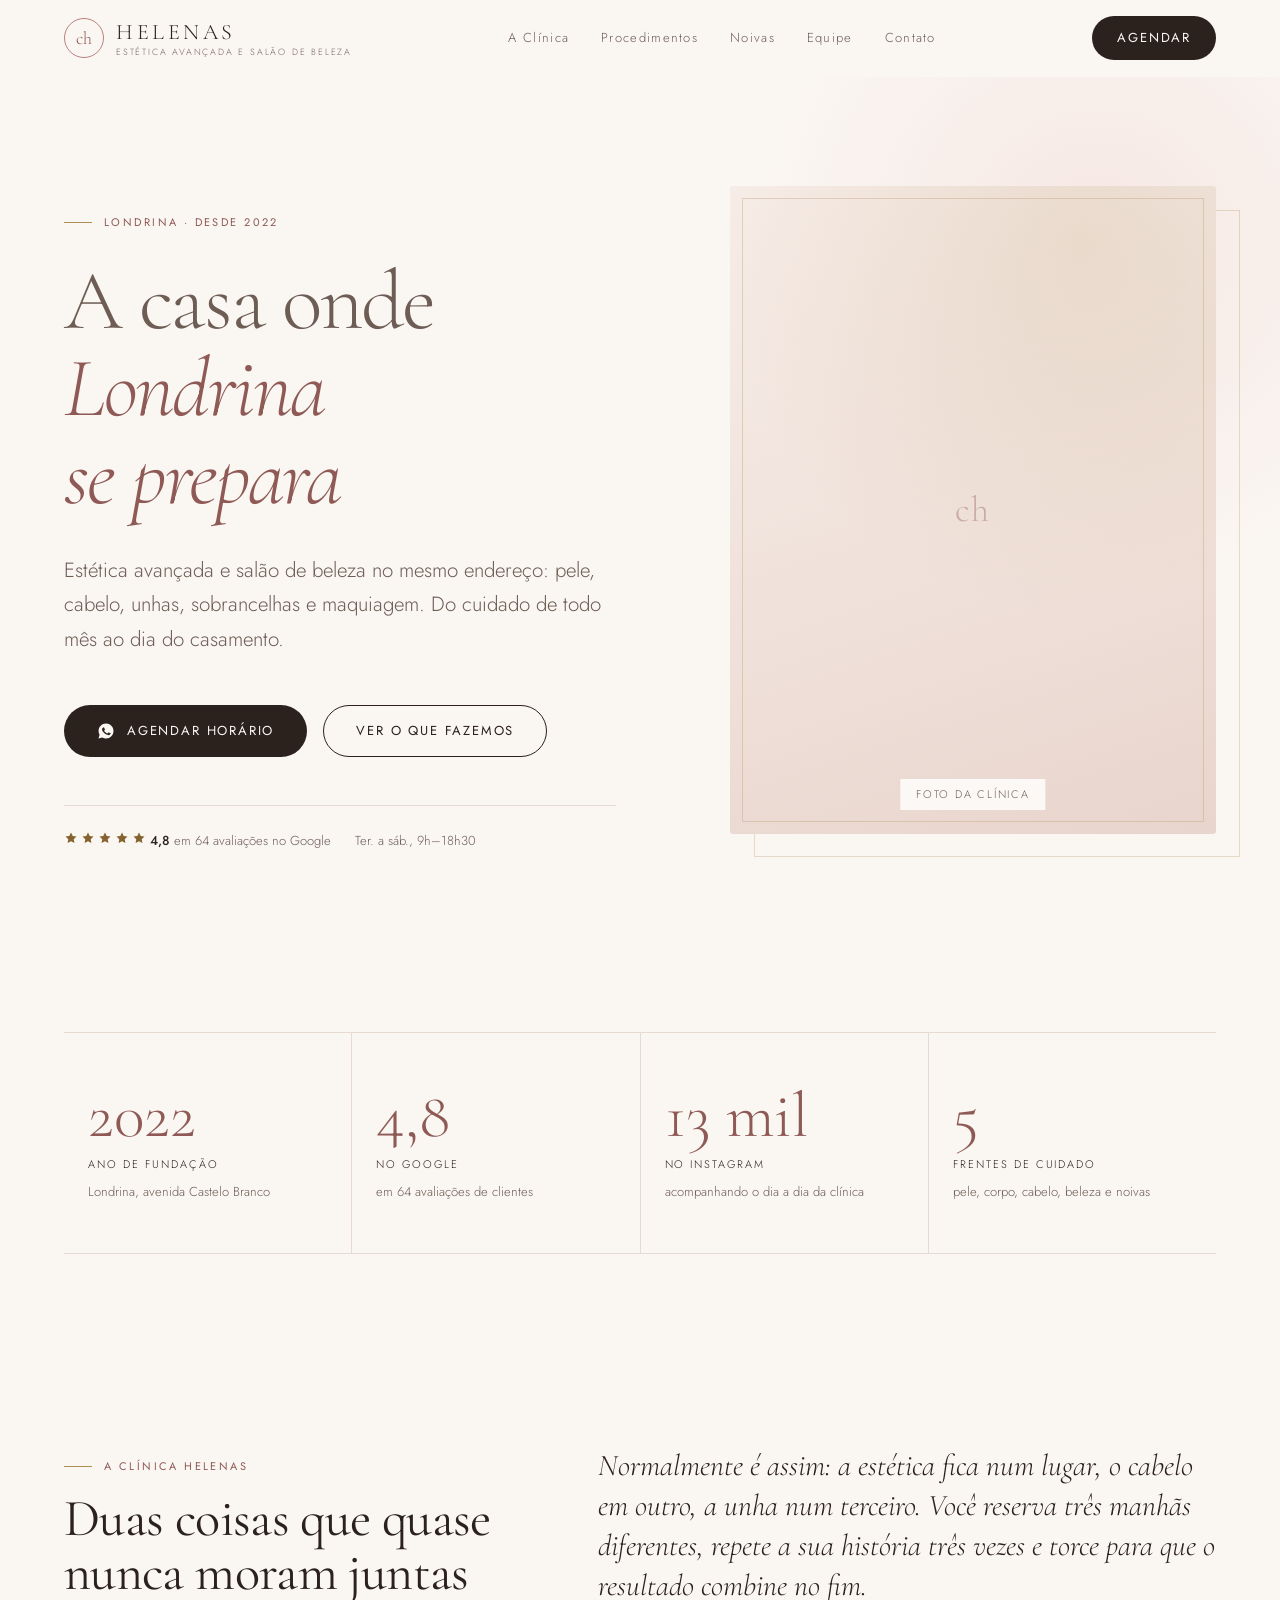
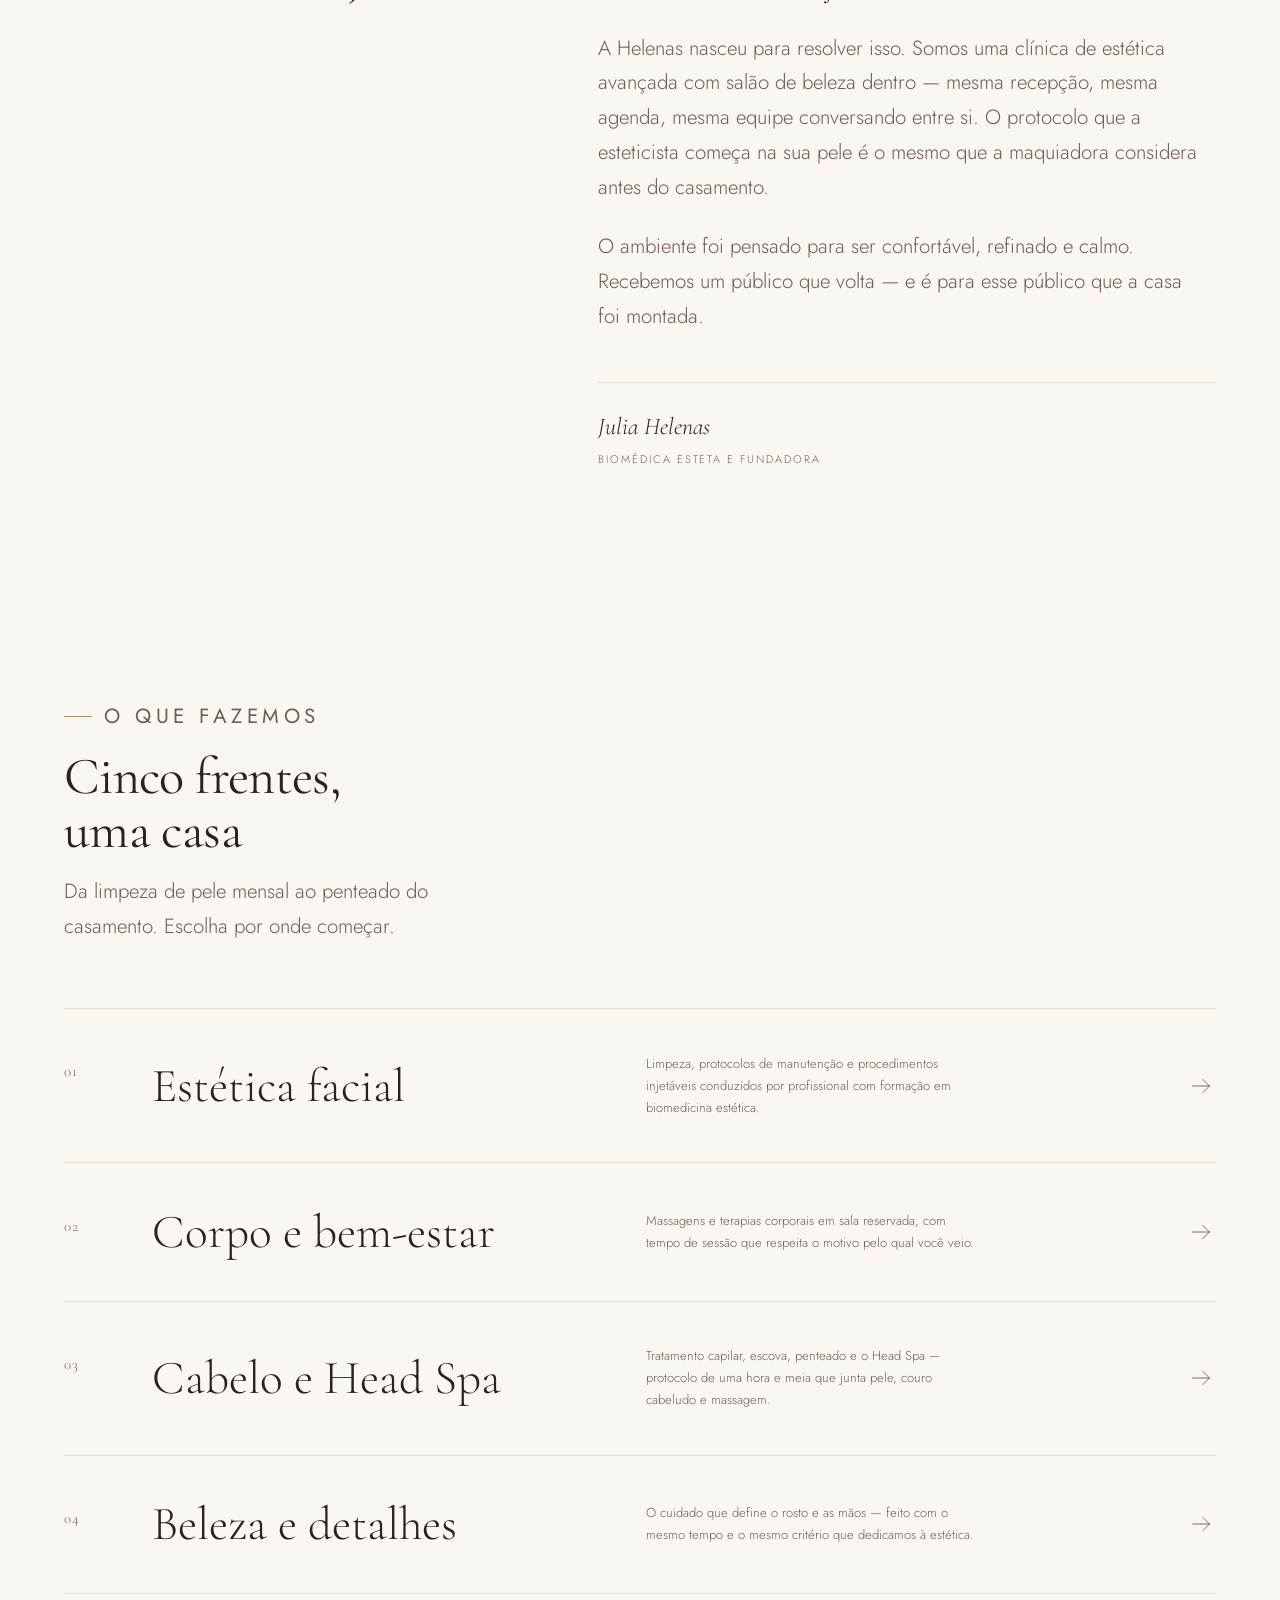
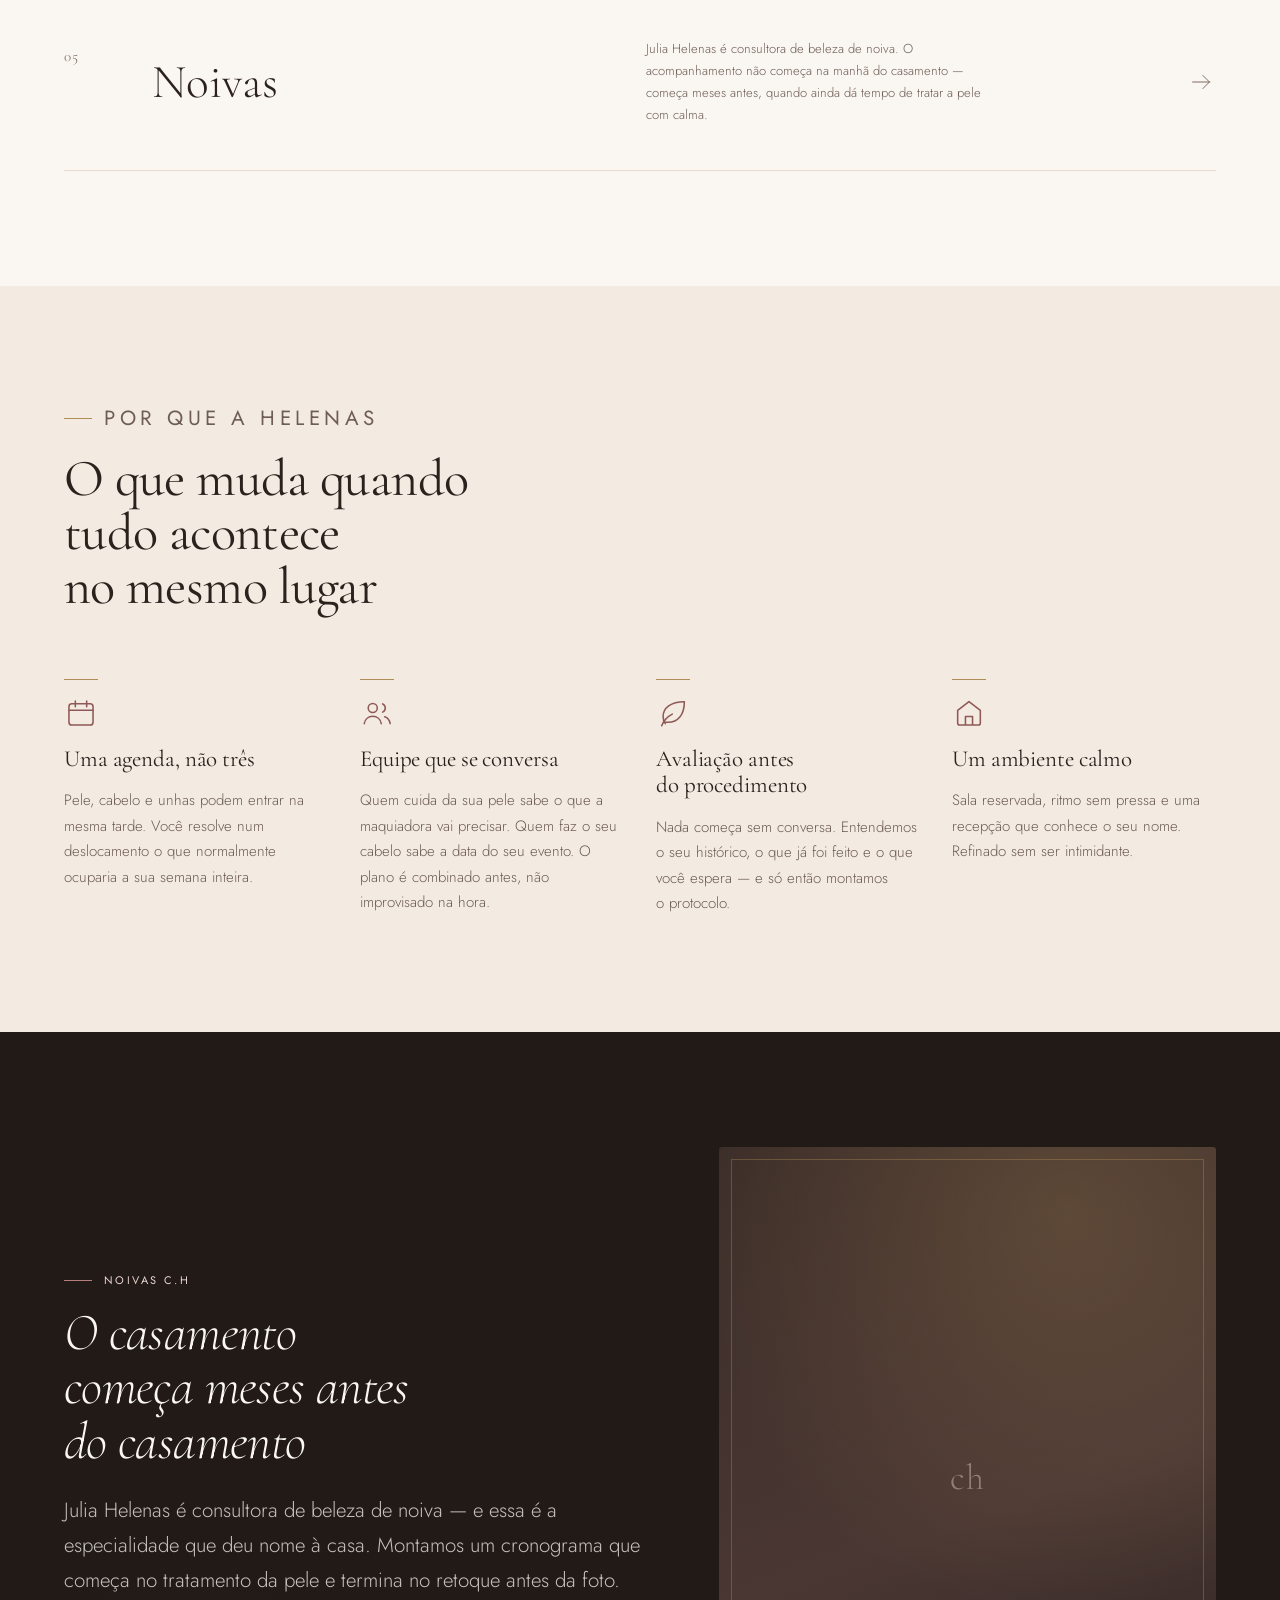
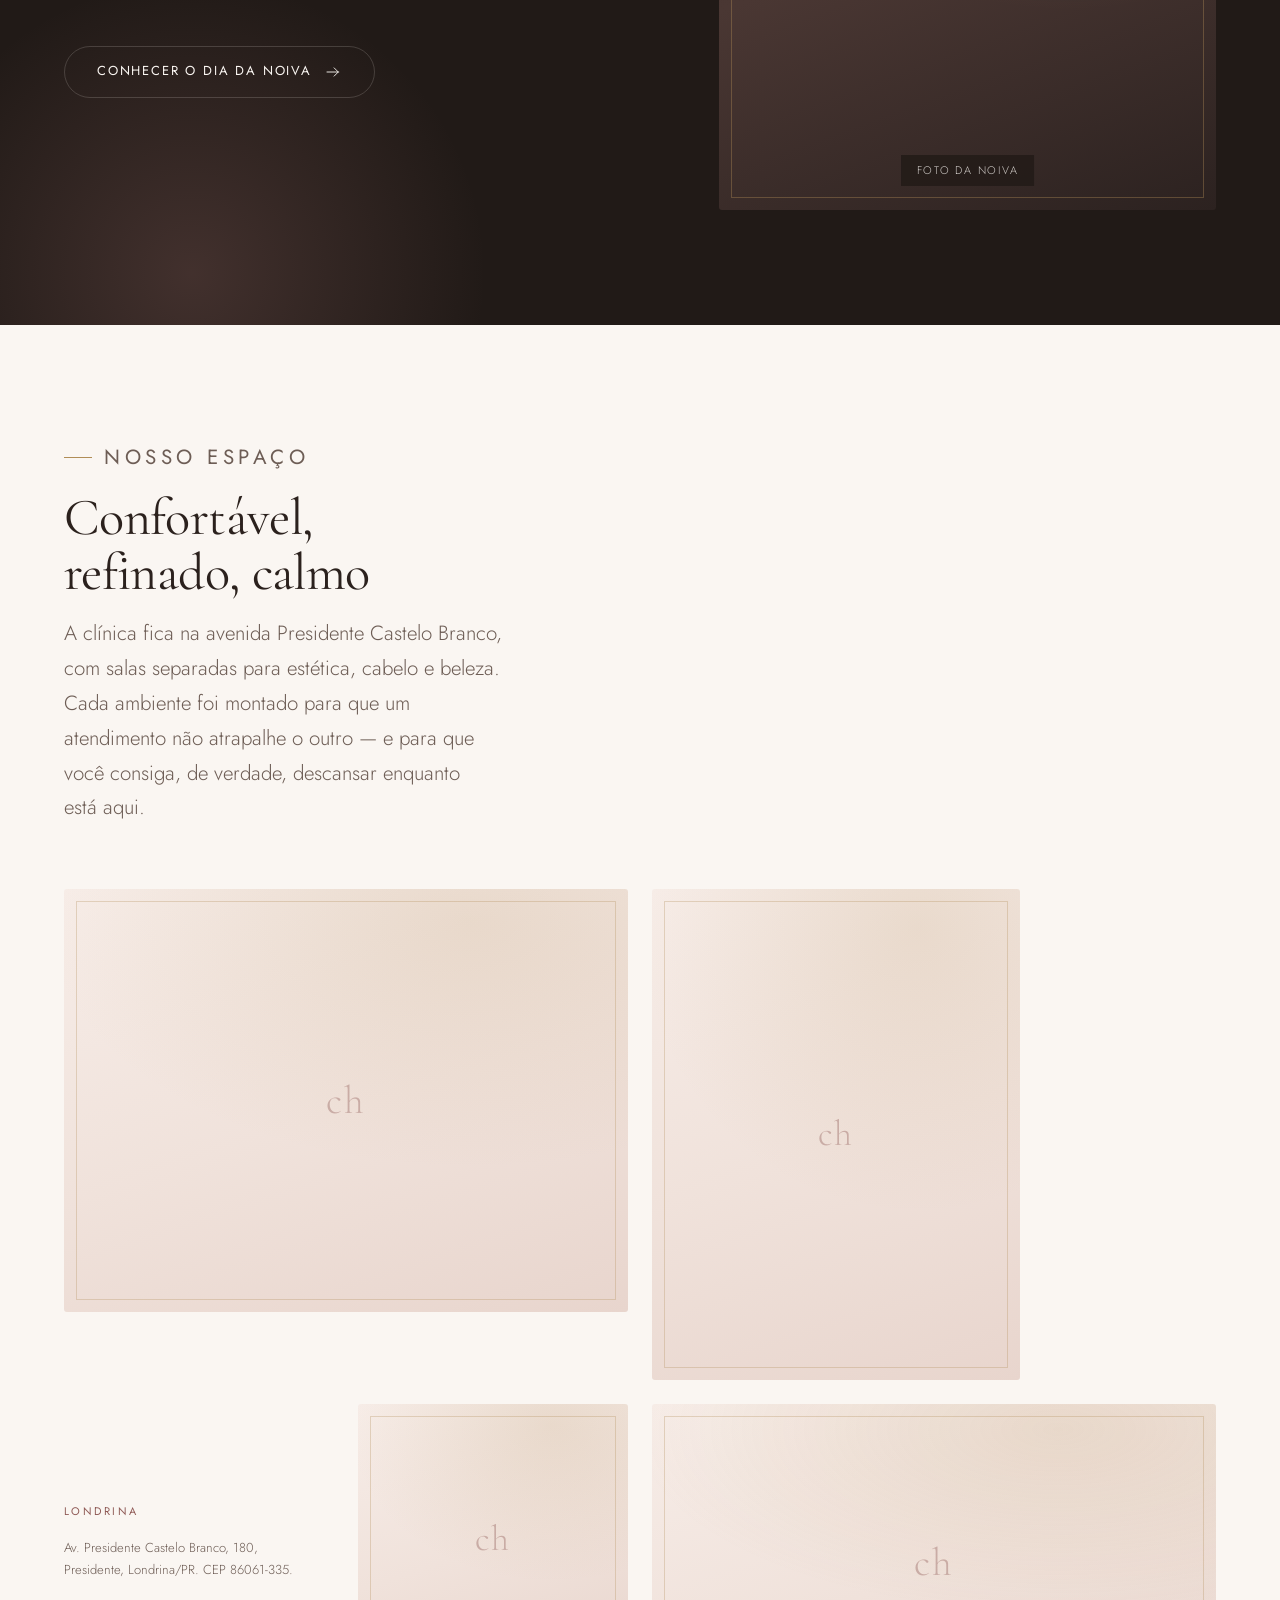
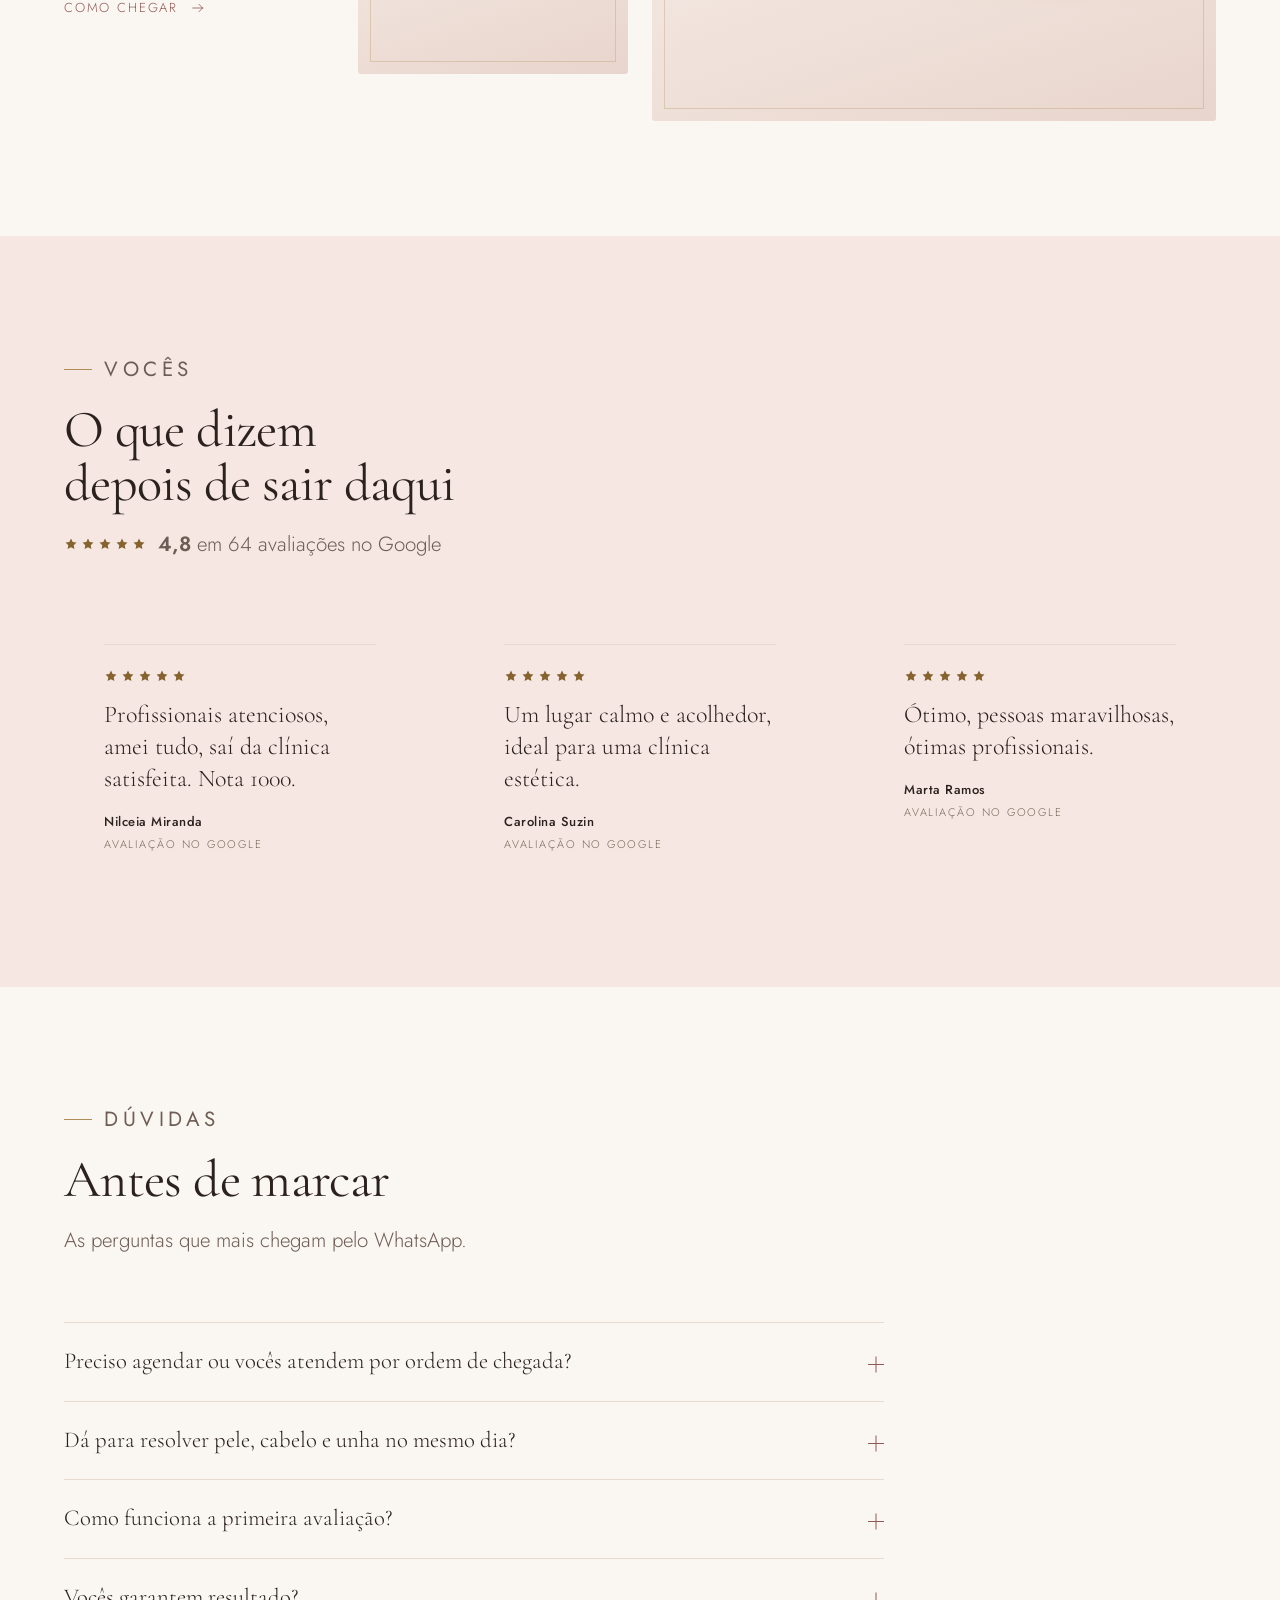
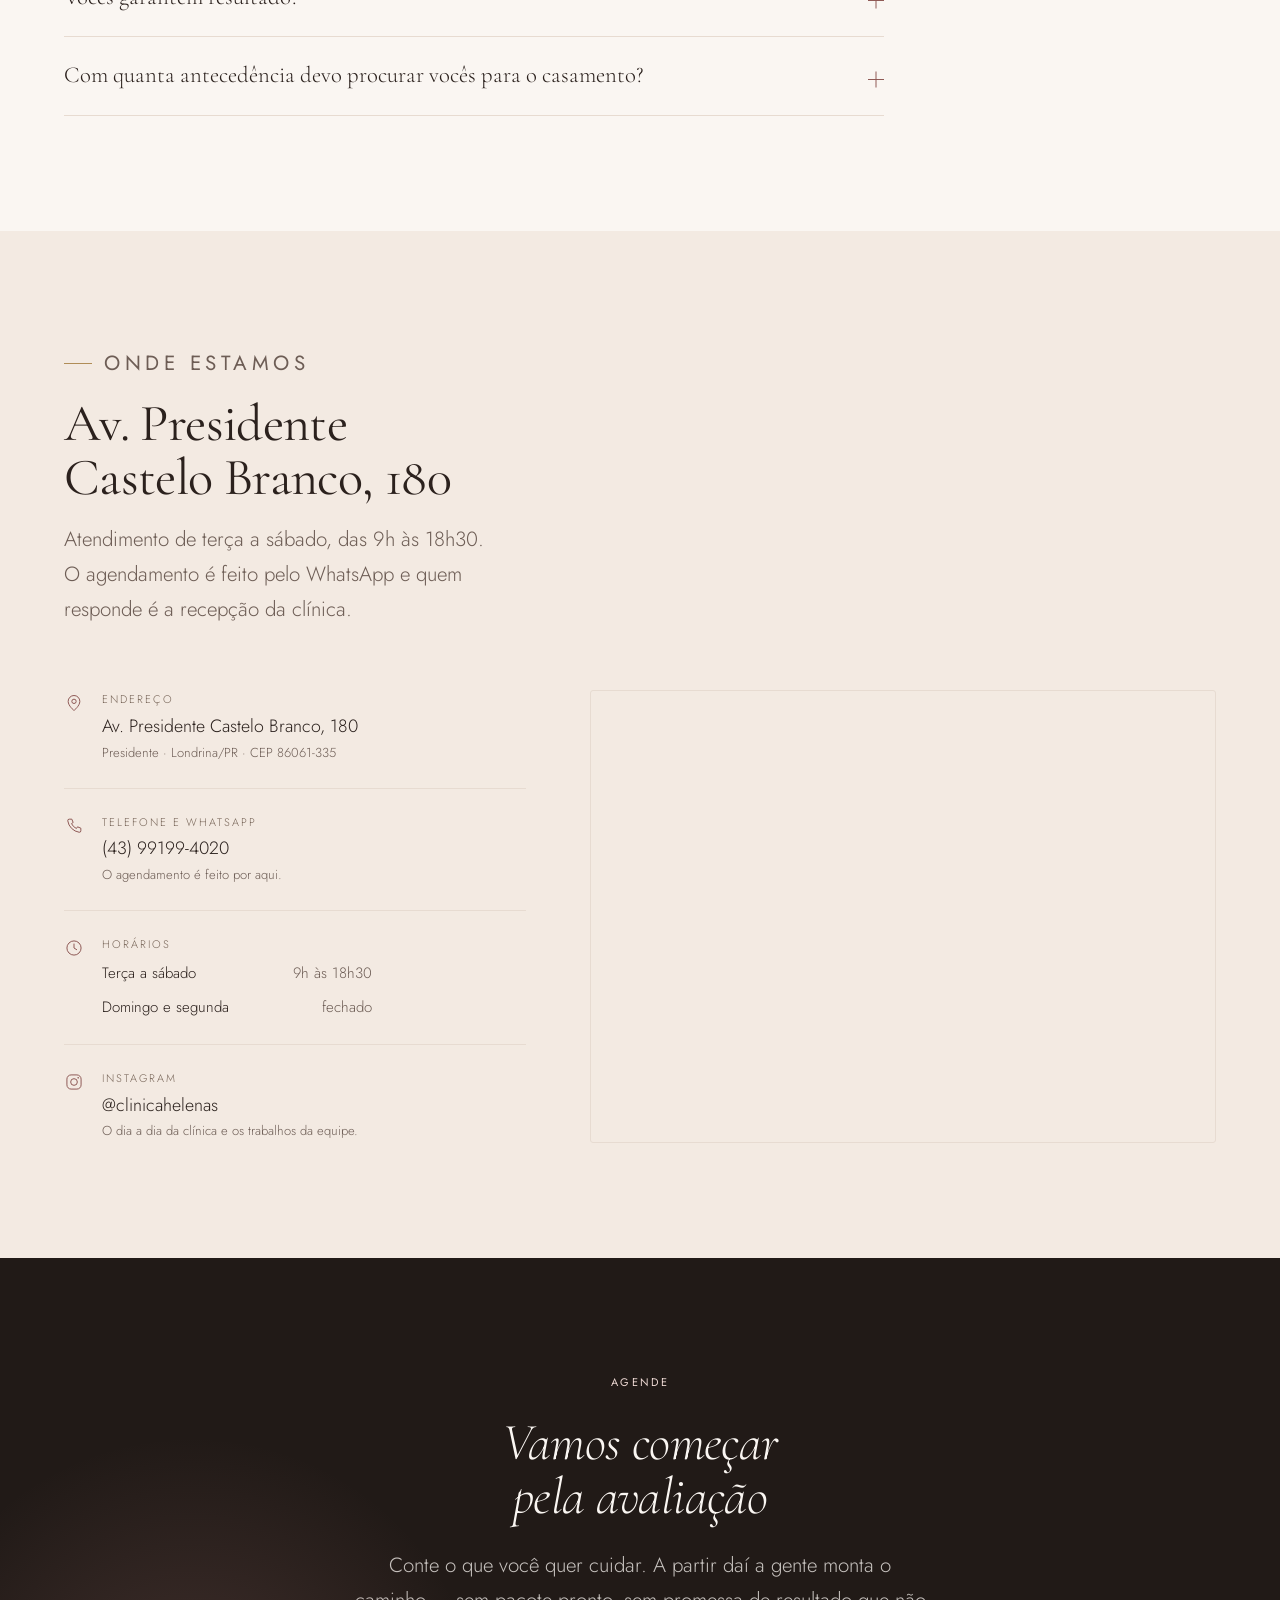
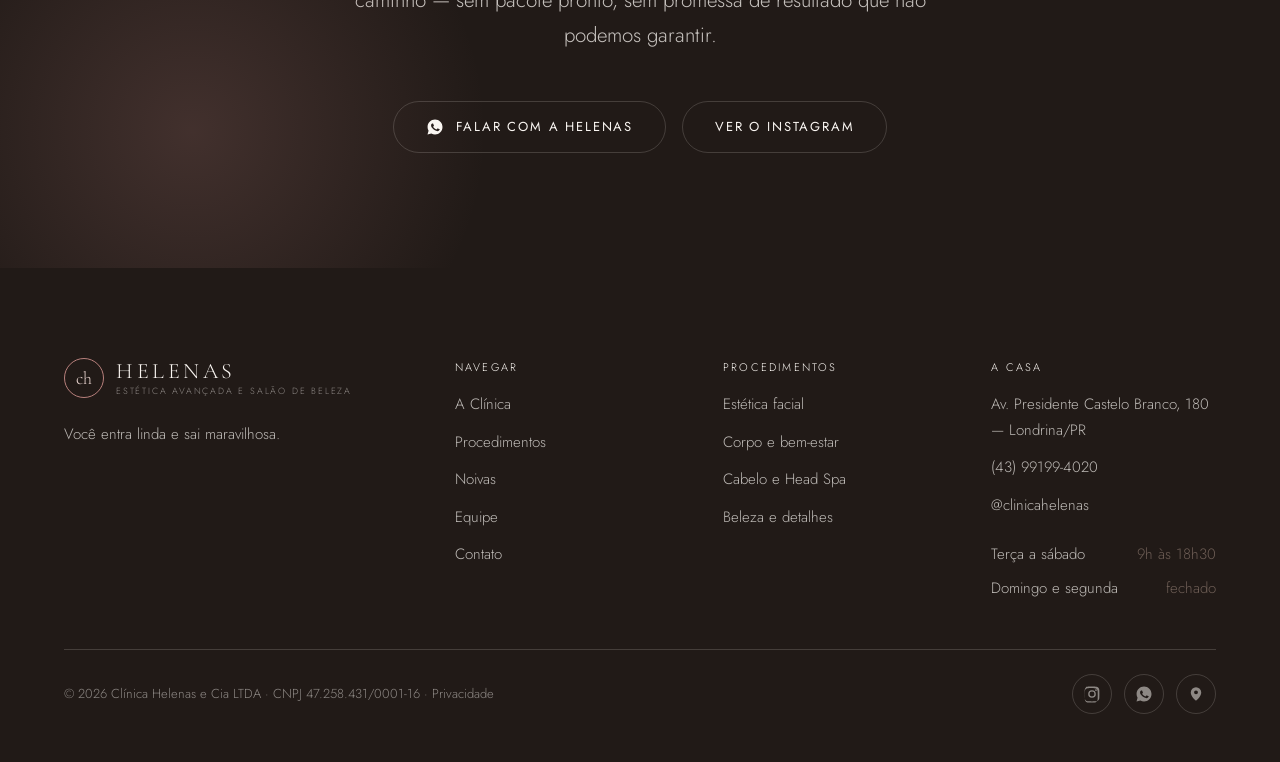
==== index.html @ 76448b74 "Publica o site da Clínica Helenas Site institucional estático de doze páginas para a clínica de esté" ====
<!doctype html>
<html lang="pt-BR">
<head>
<meta charset="utf-8">
<meta name="viewport" content="width=device-width, initial-scale=1">
<title>Clínica Helenas — Estética avançada e salão de beleza em Londrina</title>
<meta name="description" content="Clínica de estética avançada e salão de beleza em Londrina. Pele, cabelo, unhas, sobrancelhas, maquiagem e Dia da Noiva no mesmo endereço. Agende pelo WhatsApp.">
<link rel="canonical" href="https://eczp999.github.io/helenas/">
<meta name="theme-color" content="#faf6f2">
<meta name="author" content="Clínica Helenas">
<meta name="robots" content="index, follow, max-image-preview:large">
<meta name="geo.region" content="BR-PR">
<meta name="geo.placename" content="Londrina">

<meta property="og:type" content="website">
<meta property="og:site_name" content="Clínica Helenas">
<meta property="og:locale" content="pt_BR">
<meta property="og:title" content="Clínica Helenas — Estética avançada e salão de beleza em Londrina">
<meta property="og:description" content="Clínica de estética avançada e salão de beleza em Londrina. Pele, cabelo, unhas, sobrancelhas, maquiagem e Dia da Noiva no mesmo endereço. Agende pelo WhatsApp.">
<meta property="og:url" content="https://eczp999.github.io/helenas/">
<meta property="og:image" content="https://eczp999.github.io/helenas/assets/img/og.png">
<meta property="og:image:width" content="1200">
<meta property="og:image:height" content="630">
<meta property="og:image:alt" content="Clínica Helenas — Estética avançada e salão de beleza em Londrina">
<meta name="twitter:card" content="summary_large_image">
<meta name="twitter:title" content="Clínica Helenas — Estética avançada e salão de beleza em Londrina">
<meta name="twitter:description" content="Clínica de estética avançada e salão de beleza em Londrina. Pele, cabelo, unhas, sobrancelhas, maquiagem e Dia da Noiva no mesmo endereço. Agende pelo WhatsApp.">
<meta name="twitter:image" content="https://eczp999.github.io/helenas/assets/img/og.png">

<link rel="icon" href="favicon.ico" sizes="32x32">
<link rel="icon" href="assets/img/favicon.svg" type="image/svg+xml">
<link rel="apple-touch-icon" href="assets/img/favicon.svg">

<link rel="preload" href="assets/fonts/cormorant-latin-var.woff2" as="font" type="font/woff2" crossorigin>
<link rel="preload" href="assets/fonts/cormorant-italic-latin-var.woff2" as="font" type="font/woff2" crossorigin>
<link rel="preload" href="assets/fonts/jost-latin-var.woff2" as="font" type="font/woff2" crossorigin>
<link rel="stylesheet" href="assets/css/helenas.css?v=72c29e4b">
<script type="application/ld+json">{"@context":"https://schema.org","@graph":[{"@type":["BeautySalon","HealthAndBeautyBusiness"],"@id":"https://eczp999.github.io/helenas/#negocio","name":"Clínica Helenas","legalName":"Clínica Helenas e Cia LTDA","description":"Estética avançada e salão de beleza em Londrina/PR.","url":"https://eczp999.github.io/helenas/","telephone":"+5543991994020","foundingDate":"2022","priceRange":"$$","currenciesAccepted":"BRL","address":{"@type":"PostalAddress","streetAddress":"Av. Presidente Castelo Branco, 180","addressLocality":"Londrina","addressRegion":"PR","postalCode":"86061-335","addressCountry":"BR"},"areaServed":{"@type":"City","name":"Londrina"},"openingHoursSpecification":[{"@type":"OpeningHoursSpecification","dayOfWeek":["Tu","We","Th","Fr","Sa"],"opens":"09:00","closes":"18:30"}],"sameAs":["https://www.instagram.com/clinicahelenas/"],"hasMap":"https://www.google.com/maps/search/?api=1&query=Cl%C3%ADnica%20Helenas%2C%20Av.%20Presidente%20Castelo%20Branco%2C%20180%2C%20Londrina%20-%20PR%2C%2086061-335","aggregateRating":{"@type":"AggregateRating","ratingValue":"4.8","reviewCount":64,"bestRating":"5"},"makesOffer":[{"@type":"Offer","itemOffered":{"@type":"Service","name":"Estética facial","description":"Limpeza, protocolos de manutenção e procedimentos injetáveis conduzidos por profissional com formação em biomedicina estética.","url":"https://eczp999.github.io/helenas/procedimentos/estetica-facial/"}},{"@type":"Offer","itemOffered":{"@type":"Service","name":"Corpo e bem-estar","description":"Massagens e terapias corporais em sala reservada, com tempo de sessão que respeita o motivo pelo qual você veio.","url":"https://eczp999.github.io/helenas/procedimentos/corpo-e-bem-estar/"}},{"@type":"Offer","itemOffered":{"@type":"Service","name":"Cabelo e Head Spa","description":"Tratamento capilar, escova, penteado e o Head Spa — protocolo de uma hora e meia que junta pele, couro cabeludo e massagem.","url":"https://eczp999.github.io/helenas/procedimentos/cabelo-e-head-spa/"}},{"@type":"Offer","itemOffered":{"@type":"Service","name":"Beleza e detalhes","description":"O cuidado que define o rosto e as mãos — feito com o mesmo tempo e o mesmo critério que dedicamos à estética.","url":"https://eczp999.github.io/helenas/procedimentos/beleza-e-detalhes/"}}]},{"@type":"FAQPage","mainEntity":[{"@type":"Question","name":"Preciso agendar ou vocês atendem por ordem de chegada?","acceptedAnswer":{"@type":"Answer","text":"Todo atendimento é agendado. A agenda é montada com intervalo entre clientes justamente para que ninguém seja atendido com pressa — por isso não trabalhamos com encaixe por ordem de chegada. O agendamento é feito pelo WhatsApp."}},{"@type":"Question","name":"Dá para resolver pele, cabelo e unha no mesmo dia?","acceptedAnswer":{"@type":"Answer","text":"Dá, e é o principal motivo de a clínica e o salão funcionarem no mesmo endereço. Avise no agendamento tudo o que você quer fazer: a recepção monta a sequência dos horários para que um procedimento não atrapalhe o outro."}},{"@type":"Question","name":"Como funciona a primeira avaliação?","acceptedAnswer":{"@type":"Answer","text":"É uma conversa presencial, sem procedimento. Olhamos a sua pele ou o seu cabelo de perto, perguntamos o que já foi feito antes, o que você usa em casa e o que espera. Ao final você sai com um plano — e com a informação de quanto tempo ele leva."}},{"@type":"Question","name":"Vocês garantem resultado?","acceptedAnswer":{"@type":"Answer","text":"Não. Resultado estético depende de pele, histórico, idade, saúde e do cuidado que você mantém em casa. O que fazemos é explicar, antes, o que cada procedimento faz e o que ele não faz, para que a decisão seja sua e informada."}},{"@type":"Question","name":"Com quanta antecedência devo procurar vocês para o casamento?","acceptedAnswer":{"@type":"Answer","text":"Quanto antes melhor. Tratamento de pele precisa de meses para acontecer com calma e alguns procedimentos pedem distância da data. Se o casamento já está próximo, ainda assim vale conversar: montamos o cronograma possível dentro do tempo que houver."}},{"@type":"Question","name":"Homens são atendidos?","acceptedAnswer":{"@type":"Answer","text":"Sim. O Head Spa e as massagens atendem homens e mulheres, e os demais serviços também."}},{"@type":"Question","name":"Quanto tempo dura um atendimento?","acceptedAnswer":{"@type":"Answer","text":"Varia por procedimento. O Head Spa completo leva cerca de uma hora e meia; uma sobrancelha, bem menos. No agendamento informamos a duração prevista para que você organize o seu dia."}},{"@type":"Question","name":"Onde fica a clínica?","acceptedAnswer":{"@type":"Answer","text":"Na avenida Presidente Castelo Branco, 180, bairro Presidente, em Londrina. Atendemos de terça a sábado, das 9h às 18h30."}}]},{"@type":"WebSite","@id":"https://eczp999.github.io/helenas/#site","url":"https://eczp999.github.io/helenas/","name":"Clínica Helenas","inLanguage":"pt-BR","publisher":{"@id":"https://eczp999.github.io/helenas/#negocio"}}]}</script>

</head>
<body>
<a class="pular" href="#conteudo">Pular para o conteúdo</a>
<header class="topo" data-topo>
<div class="env topo__barra">
<a class="marca" href="./"><span class="marca__selo" aria-hidden="true">ch</span><span class="marca__texto"><span class="marca__nome">HELENAS</span><span class="marca__assinatura">Estética avançada e salão de beleza</span></span></a>
<nav class="topo__nav" aria-label="Navegação principal"><a class="topo__link" href="a-clinica/">A Clínica</a><a class="topo__link" href="procedimentos/">Procedimentos</a><a class="topo__link" href="noivas/">Noivas</a><a class="topo__link" href="equipe/">Equipe</a><a class="topo__link" href="contato/">Contato</a></nav>
<a class="botao botao--primario topo__acao" href="https://wa.me/5543991994020?text=Ol%C3%A1%21%20Vim%20pelo%20site%20da%20Cl%C3%ADnica%20Helenas%20e%20gostaria%20de%20agendar%20um%20hor%C3%A1rio.%20Quais%20datas%20voc%C3%AAs%20t%C3%AAm%20dispon%C3%ADveis%3F" target="_blank" rel="noopener">Agendar</a>
<button class="menu-botao" type="button" data-menu-botao aria-expanded="false" aria-controls="gaveta">
<span class="menu-botao__traco" aria-hidden="true"><span></span><span></span><span></span></span>
Menu
</button>
</div>
</header>
<div class="gaveta" id="gaveta" data-gaveta data-aberta="nao">
<nav class="gaveta__lista" aria-label="Navegação"><a href="a-clinica/">A Clínica<span>01</span></a><a href="procedimentos/">Procedimentos<span>02</span></a><a href="noivas/">Noivas<span>03</span></a><a href="equipe/">Equipe<span>04</span></a><a href="contato/">Contato<span>05</span></a></nav>
<div class="gaveta__rodape">
<a class="botao botao--primario" href="https://wa.me/5543991994020?text=Ol%C3%A1%21%20Vim%20pelo%20site%20da%20Cl%C3%ADnica%20Helenas%20e%20gostaria%20de%20agendar%20um%20hor%C3%A1rio.%20Quais%20datas%20voc%C3%AAs%20t%C3%AAm%20dispon%C3%ADveis%3F" target="_blank" rel="noopener"><svg viewBox="0 0 24 24" aria-hidden="true" focusable="false"><path d="M12.04 2c-5.5 0-9.96 4.46-9.96 9.96 0 1.76.46 3.45 1.34 4.96L2 22l5.2-1.36a9.9 9.9 0 0 0 4.84 1.24h.01c5.5 0 9.96-4.46 9.96-9.96S17.54 2 12.04 2Zm5.8 14.13c-.24.68-1.42 1.32-1.95 1.37-.5.05-.98.23-3.3-.69-2.78-1.1-4.55-3.95-4.69-4.13-.14-.19-1.12-1.49-1.12-2.84 0-1.35.71-2.02.96-2.29.25-.28.55-.35.73-.35.18 0 .37 0 .53.01.17.01.4-.06.62.48.24.57.8 1.97.87 2.11.07.14.12.31.02.5-.1.19-.15.31-.29.47-.14.17-.3.37-.43.5-.14.14-.29.29-.12.57.17.28.74 1.22 1.59 1.98 1.09.97 2.01 1.27 2.29 1.41.28.14.45.12.62-.07.17-.19.71-.83.9-1.11.19-.28.38-.24.64-.14.26.09 1.65.78 1.94.92.28.14.47.21.54.33.07.11.07.65-.17 1.33Z"/></svg> Agendar pelo WhatsApp</a>
<p class="gaveta__contato"><span>(43) 99199-4020</span><span>Ter. a sáb., 9h–18h30</span></p>
</div>
</div>
<main id="conteudo"><section class="hero">
<div class="env hero__grade">
<div class="hero__texto revelar visivel">
<p class="etiqueta">Londrina · desde 2022</p>
<h1 class="hero__titulo"><span>A casa onde</span><span>Londrina se prepara</span></h1>
<p class="hero__texto">Estética avançada e salão de beleza no mesmo endereço: pele, cabelo, unhas, sobrancelhas e maquiagem. Do cuidado de todo mês ao dia do casamento.</p>
<div class="hero__acoes">
<a class="botao botao--primario" href="https://wa.me/5543991994020?text=Ol%C3%A1%21%20Vim%20pelo%20site%20da%20Cl%C3%ADnica%20Helenas%20e%20gostaria%20de%20agendar%20um%20hor%C3%A1rio.%20Quais%20datas%20voc%C3%AAs%20t%C3%AAm%20dispon%C3%ADveis%3F" target="_blank" rel="noopener"><svg viewBox="0 0 24 24" aria-hidden="true" focusable="false"><path d="M12.04 2c-5.5 0-9.96 4.46-9.96 9.96 0 1.76.46 3.45 1.34 4.96L2 22l5.2-1.36a9.9 9.9 0 0 0 4.84 1.24h.01c5.5 0 9.96-4.46 9.96-9.96S17.54 2 12.04 2Zm5.8 14.13c-.24.68-1.42 1.32-1.95 1.37-.5.05-.98.23-3.3-.69-2.78-1.1-4.55-3.95-4.69-4.13-.14-.19-1.12-1.49-1.12-2.84 0-1.35.71-2.02.96-2.29.25-.28.55-.35.73-.35.18 0 .37 0 .53.01.17.01.4-.06.62.48.24.57.8 1.97.87 2.11.07.14.12.31.02.5-.1.19-.15.31-.29.47-.14.17-.3.37-.43.5-.14.14-.29.29-.12.57.17.28.74 1.22 1.59 1.98 1.09.97 2.01 1.27 2.29 1.41.28.14.45.12.62-.07.17-.19.71-.83.9-1.11.19-.28.38-.24.64-.14.26.09 1.65.78 1.94.92.28.14.47.21.54.33.07.11.07.65-.17 1.33Z"/></svg> Agendar horário</a>
<a class="botao botao--contorno" href="#frentes">Ver o que fazemos</a>
</div>
<div class="hero__nota">
<span><span class="estrelas" aria-hidden="true"><svg viewBox="0 0 24 24" aria-hidden="true" focusable="false"><path d="m12 2.6 2.9 5.9 6.5.9-4.7 4.6 1.1 6.5-5.8-3-5.8 3 1.1-6.5L2.6 9.4l6.5-.9L12 2.6Z"/></svg><svg viewBox="0 0 24 24" aria-hidden="true" focusable="false"><path d="m12 2.6 2.9 5.9 6.5.9-4.7 4.6 1.1 6.5-5.8-3-5.8 3 1.1-6.5L2.6 9.4l6.5-.9L12 2.6Z"/></svg><svg viewBox="0 0 24 24" aria-hidden="true" focusable="false"><path d="m12 2.6 2.9 5.9 6.5.9-4.7 4.6 1.1 6.5-5.8-3-5.8 3 1.1-6.5L2.6 9.4l6.5-.9L12 2.6Z"/></svg><svg viewBox="0 0 24 24" aria-hidden="true" focusable="false"><path d="m12 2.6 2.9 5.9 6.5.9-4.7 4.6 1.1 6.5-5.8-3-5.8 3 1.1-6.5L2.6 9.4l6.5-.9L12 2.6Z"/></svg><svg viewBox="0 0 24 24" aria-hidden="true" focusable="false"><path d="m12 2.6 2.9 5.9 6.5.9-4.7 4.6 1.1 6.5-5.8-3-5.8 3 1.1-6.5L2.6 9.4l6.5-.9L12 2.6Z"/></svg></span> <strong>4,8</strong> em 64 avaliações no Google</span>
<span>Ter. a sáb., 9h–18h30</span>
</div>
</div>
<div class="hero__foto revelar visivel" data-atraso="1"><!-- FOTO REAL A INSERIR [hero]: Recepção da Clínica Helenas em Londrina --><div class="foto foto--retrato" data-foto="hero" role="img" aria-label="Recepção da Clínica Helenas em Londrina"><span class="marca-selo" aria-hidden="true">ch</span><span class="foto__rotulo">Foto da clínica</span></div></div>
</div>
</section>
<section class="secao--curta" aria-label="A clínica em números"><div class="env"><div class="numeros"><div class="numero revelar" data-atraso="0"><span class="numero__valor">2022</span><span class="numero__rotulo">ano de fundação</span><span class="numero__detalhe">Londrina, avenida Castelo Branco</span></div><div class="numero revelar" data-atraso="1"><span class="numero__valor">4,8</span><span class="numero__rotulo">no Google</span><span class="numero__detalhe">em 64 avaliações de clientes</span></div><div class="numero revelar" data-atraso="2"><span class="numero__valor">13 mil</span><span class="numero__rotulo">no Instagram</span><span class="numero__detalhe">acompanhando o dia a dia da clínica</span></div><div class="numero revelar" data-atraso="3"><span class="numero__valor">5</span><span class="numero__rotulo">frentes de cuidado</span><span class="numero__detalhe">pele, corpo, cabelo, beleza e noivas</span></div></div></div></section>
<section class="secao">
<div class="env manifesto__grade">
<div class="manifesto__titulo revelar">
<p class="etiqueta">A Clínica Helenas</p>
<h2>Duas coisas que quase nunca moram juntas</h2>
</div>
<div class="manifesto__corpo revelar" data-atraso="1">
<p>Normalmente é assim: a estética fica num lugar, o cabelo em outro, a unha num terceiro. Você reserva três manhãs diferentes, repete a sua história três vezes e torce para que o resultado combine no fim.</p><p>A Helenas nasceu para resolver isso. Somos uma clínica de estética avançada com salão de beleza dentro — mesma recepção, mesma agenda, mesma equipe conversando entre si. O protocolo que a esteticista começa na sua pele é o mesmo que a maquiadora considera antes do casamento.</p><p>O ambiente foi pensado para ser confortável, refinado e calmo. Recebemos um público que volta — e é para esse público que a casa foi montada.</p>
<div class="assinatura">
<span class="assinatura__nome">Julia Helenas</span>
<span class="assinatura__papel">Biomédica esteta e fundadora</span>
</div>
</div>
</div>
</section>
<section class="secao" id="frentes">
<div class="env">
<div class="cabeca-secao revelar">
<p class="etiqueta">O que fazemos</p>
<h2>Cinco frentes, uma casa</h2>
<p>Da limpeza de pele mensal ao penteado do casamento. Escolha por onde começar.</p>
</div>
<ul class="indice"><li class="indice__item revelar" data-atraso="0"><a class="indice__link" href="procedimentos/estetica-facial/"><span class="indice__ordem">01</span><span class="indice__nome">Estética facial</span><span class="indice__resumo">Limpeza, protocolos de manutenção e procedimentos injetáveis conduzidos por profissional com formação em biomedicina estética.</span><svg class="indice__seta" viewBox="0 0 32 32" fill="none" stroke="currentColor" stroke-width="1" aria-hidden="true" focusable="false"><path d="M7 16h18m0 0-7-7m7 7-7 7" stroke-linecap="round" stroke-linejoin="round"/></svg></a><!-- FOTO REAL A INSERIR [indice-estetica-facial]: Atendimento de Estética facial na Clínica Helenas --><div class="foto indice__mini" data-foto="indice-estetica-facial" role="img" aria-label="Atendimento de Estética facial na Clínica Helenas"><span class="marca-selo" aria-hidden="true">ch</span></div></li><li class="indice__item revelar" data-atraso="1"><a class="indice__link" href="procedimentos/corpo-e-bem-estar/"><span class="indice__ordem">02</span><span class="indice__nome">Corpo e bem-estar</span><span class="indice__resumo">Massagens e terapias corporais em sala reservada, com tempo de sessão que respeita o motivo pelo qual você veio.</span><svg class="indice__seta" viewBox="0 0 32 32" fill="none" stroke="currentColor" stroke-width="1" aria-hidden="true" focusable="false"><path d="M7 16h18m0 0-7-7m7 7-7 7" stroke-linecap="round" stroke-linejoin="round"/></svg></a><!-- FOTO REAL A INSERIR [indice-corpo-e-bem-estar]: Atendimento de Corpo e bem-estar na Clínica Helenas --><div class="foto indice__mini" data-foto="indice-corpo-e-bem-estar" role="img" aria-label="Atendimento de Corpo e bem-estar na Clínica Helenas"><span class="marca-selo" aria-hidden="true">ch</span></div></li><li class="indice__item revelar" data-atraso="2"><a class="indice__link" href="procedimentos/cabelo-e-head-spa/"><span class="indice__ordem">03</span><span class="indice__nome">Cabelo e Head Spa</span><span class="indice__resumo">Tratamento capilar, escova, penteado e o Head Spa — protocolo de uma hora e meia que junta pele, couro cabeludo e massagem.</span><svg class="indice__seta" viewBox="0 0 32 32" fill="none" stroke="currentColor" stroke-width="1" aria-hidden="true" focusable="false"><path d="M7 16h18m0 0-7-7m7 7-7 7" stroke-linecap="round" stroke-linejoin="round"/></svg></a><!-- FOTO REAL A INSERIR [indice-cabelo-e-head-spa]: Atendimento de Cabelo e Head Spa na Clínica Helenas --><div class="foto indice__mini" data-foto="indice-cabelo-e-head-spa" role="img" aria-label="Atendimento de Cabelo e Head Spa na Clínica Helenas"><span class="marca-selo" aria-hidden="true">ch</span></div></li><li class="indice__item revelar" data-atraso="3"><a class="indice__link" href="procedimentos/beleza-e-detalhes/"><span class="indice__ordem">04</span><span class="indice__nome">Beleza e detalhes</span><span class="indice__resumo">O cuidado que define o rosto e as mãos — feito com o mesmo tempo e o mesmo critério que dedicamos à estética.</span><svg class="indice__seta" viewBox="0 0 32 32" fill="none" stroke="currentColor" stroke-width="1" aria-hidden="true" focusable="false"><path d="M7 16h18m0 0-7-7m7 7-7 7" stroke-linecap="round" stroke-linejoin="round"/></svg></a><!-- FOTO REAL A INSERIR [indice-beleza-e-detalhes]: Atendimento de Beleza e detalhes na Clínica Helenas --><div class="foto indice__mini" data-foto="indice-beleza-e-detalhes" role="img" aria-label="Atendimento de Beleza e detalhes na Clínica Helenas"><span class="marca-selo" aria-hidden="true">ch</span></div></li><li class="indice__item revelar" data-atraso="4"><a class="indice__link" href="noivas/"><span class="indice__ordem">05</span><span class="indice__nome">Noivas</span><span class="indice__resumo">Julia Helenas é consultora de beleza de noiva. O acompanhamento não começa na manhã do casamento — começa meses antes, quando ainda dá tempo de tratar a pele com calma.</span><svg class="indice__seta" viewBox="0 0 32 32" fill="none" stroke="currentColor" stroke-width="1" aria-hidden="true" focusable="false"><path d="M7 16h18m0 0-7-7m7 7-7 7" stroke-linecap="round" stroke-linejoin="round"/></svg></a><!-- FOTO REAL A INSERIR [indice-noivas]: Atendimento de Noivas na Clínica Helenas --><div class="foto indice__mini" data-foto="indice-noivas" role="img" aria-label="Atendimento de Noivas na Clínica Helenas"><span class="marca-selo" aria-hidden="true">ch</span></div></li></ul>
</div>
</section>
<section class="secao secao--areia">
<div class="env">
<div class="cabeca-secao revelar">
<p class="etiqueta">Por que a Helenas</p>
<h2>O que muda quando tudo acontece no mesmo lugar</h2>
</div>
<ul class="pilares"><li class="pilar revelar" data-atraso="0"><svg class="pilar__icone" viewBox="0 0 24 24" fill="none" stroke="currentColor" stroke-width="1.15" aria-hidden="true" focusable="false"><rect x="3.5" y="5.5" width="17" height="15" rx="2"/><path d="M3.5 10h17M8 3.5v4m8-4v4" stroke-linecap="round"/></svg><h3>Uma agenda, não três</h3><p>Pele, cabelo e unhas podem entrar na mesma tarde. Você resolve num deslocamento o que normalmente ocuparia a sua semana inteira.</p></li><li class="pilar revelar" data-atraso="1"><svg class="pilar__icone" viewBox="0 0 24 24" fill="none" stroke="currentColor" stroke-width="1.15" aria-hidden="true" focusable="false"><circle cx="9" cy="8.5" r="3.2"/><path d="M3 19.5c.5-3.2 3-5.2 6-5.2s5.5 2 6 5.2" stroke-linecap="round"/><path d="M16 5.6a3.2 3.2 0 0 1 0 5.8m1.4 3.2c2.1.6 3.5 2.3 3.9 4.9" stroke-linecap="round"/></svg><h3>Equipe que se conversa</h3><p>Quem cuida da sua pele sabe o que a maquiadora vai precisar. Quem faz o seu cabelo sabe a data do seu evento. O plano é combinado antes, não improvisado na hora.</p></li><li class="pilar revelar" data-atraso="2"><svg class="pilar__icone" viewBox="0 0 24 24" fill="none" stroke="currentColor" stroke-width="1.15" aria-hidden="true" focusable="false"><path d="M20 4C10.5 4 5 8.4 5 14.5c0 2 .6 3.7 1.6 5" stroke-linecap="round"/><path d="M20 4c0 9.5-4.6 14.5-11.5 14.5H6.6" stroke-linecap="round"/><path d="M4 21c1.4-3.6 4-6.4 7.5-8.2" stroke-linecap="round"/></svg><h3>Avaliação antes do procedimento</h3><p>Nada começa sem conversa. Entendemos o seu histórico, o que já foi feito e o que você espera — e só então montamos o protocolo.</p></li><li class="pilar revelar" data-atraso="3"><svg class="pilar__icone" viewBox="0 0 24 24" fill="none" stroke="currentColor" stroke-width="1.15" aria-hidden="true" focusable="false"><path d="M4 10.2 12 4l8 6.2V19a1.5 1.5 0 0 1-1.5 1.5h-13A1.5 1.5 0 0 1 4 19v-8.8Z" stroke-linejoin="round"/><path d="M9.5 20.5v-6h5v6" stroke-linejoin="round"/></svg><h3>Um ambiente calmo</h3><p>Sala reservada, ritmo sem pressa e uma recepção que conhece o seu nome. Refinado sem ser intimidante.</p></li></ul>
</div>
</section>
<section class="secao escuro faixa-noivas">
<div class="env faixa-noivas__grade">
<div class="revelar">
<p class="etiqueta">Noivas C.H</p>
<h2 style="margin-top:var(--e4)">O casamento começa meses antes do casamento</h2>
<p class="faixa-noivas__texto">Julia Helenas é consultora de beleza de noiva — e essa é a especialidade que deu nome à casa. Montamos um cronograma que começa no tratamento da pele e termina no retoque antes da foto.</p>
<div class="faixa-noivas__acao">
<a class="botao botao--claro" href="noivas/">Conhecer o Dia da Noiva <svg class="seta" viewBox="0 0 24 24" fill="none" stroke="currentColor" stroke-width="1.2" aria-hidden="true" focusable="false"><path d="M4 12h15m0 0-5.5-5.5M19 12l-5.5 5.5" stroke-linecap="round" stroke-linejoin="round"/></svg></a>
</div>
</div>
<div class="revelar" data-atraso="1"><!-- FOTO REAL A INSERIR [noiva-principal]: Noiva sendo preparada na Clínica Helenas --><div class="foto foto--retrato" data-foto="noiva-principal" role="img" aria-label="Noiva sendo preparada na Clínica Helenas"><span class="marca-selo" aria-hidden="true">ch</span><span class="foto__rotulo">Foto da noiva</span></div></div>
</div>
</section>
<section class="secao">
<div class="env">
<div class="cabeca-secao revelar">
<p class="etiqueta">Nosso espaço</p>
<h2>Confortável, refinado, calmo</h2>
<p>A clínica fica na avenida Presidente Castelo Branco, com salas separadas para estética, cabelo e beleza. Cada ambiente foi montado para que um atendimento não atrapalhe o outro — e para que você consiga, de verdade, descansar enquanto está aqui.</p>
</div>
<div class="espaco__grade">
<div class="espaco__a revelar"><!-- FOTO REAL A INSERIR [espaco-recepcao]: Recepção da Clínica Helenas --><div class="foto foto--paisagem" data-foto="espaco-recepcao" role="img" aria-label="Recepção da Clínica Helenas"><span class="marca-selo" aria-hidden="true">ch</span></div></div>
<div class="espaco__b revelar" data-atraso="1"><!-- FOTO REAL A INSERIR [espaco-sala]: Sala de atendimento estético --><div class="foto foto--retrato" data-foto="espaco-sala" role="img" aria-label="Sala de atendimento estético"><span class="marca-selo" aria-hidden="true">ch</span></div></div>
<div class="espaco__texto revelar" data-atraso="1">
<p class="etiqueta etiqueta--solta">Londrina</p>
<p class="dado__extra">Av. Presidente Castelo Branco, 180, Presidente, Londrina/PR. CEP 86061-335.</p>
<a class="link-filete" href="https://www.google.com/maps/search/?api=1&amp;query=Cl%C3%ADnica%20Helenas%2C%20Av.%20Presidente%20Castelo%20Branco%2C%20180%2C%20Londrina%20-%20PR%2C%2086061-335" target="_blank" rel="noopener">Como chegar <svg class="seta" viewBox="0 0 24 24" fill="none" stroke="currentColor" stroke-width="1.2" aria-hidden="true" focusable="false"><path d="M4 12h15m0 0-5.5-5.5M19 12l-5.5 5.5" stroke-linecap="round" stroke-linejoin="round"/></svg></a>
</div>
<div class="espaco__c revelar" data-atraso="2"><!-- FOTO REAL A INSERIR [espaco-salao]: Área do salão de beleza --><div class="foto foto--quadro" data-foto="espaco-salao" role="img" aria-label="Área do salão de beleza"><span class="marca-selo" aria-hidden="true">ch</span></div></div>
<div class="espaco__d revelar" data-atraso="2"><!-- FOTO REAL A INSERIR [espaco-detalhe]: Detalhe da decoração da clínica --><div class="foto foto--larga" data-foto="espaco-detalhe" role="img" aria-label="Detalhe da decoração da clínica"><span class="marca-selo" aria-hidden="true">ch</span></div></div>
</div>
</div>
</section>
<section class="secao secao--veu">
<div class="env">
<div class="cabeca-secao revelar">
<p class="etiqueta">Vocês</p>
<h2>O que dizem depois de sair daqui</h2>
<p class="nota-google"><span class="estrelas" aria-hidden="true"><svg viewBox="0 0 24 24" aria-hidden="true" focusable="false"><path d="m12 2.6 2.9 5.9 6.5.9-4.7 4.6 1.1 6.5-5.8-3-5.8 3 1.1-6.5L2.6 9.4l6.5-.9L12 2.6Z"/></svg><svg viewBox="0 0 24 24" aria-hidden="true" focusable="false"><path d="m12 2.6 2.9 5.9 6.5.9-4.7 4.6 1.1 6.5-5.8-3-5.8 3 1.1-6.5L2.6 9.4l6.5-.9L12 2.6Z"/></svg><svg viewBox="0 0 24 24" aria-hidden="true" focusable="false"><path d="m12 2.6 2.9 5.9 6.5.9-4.7 4.6 1.1 6.5-5.8-3-5.8 3 1.1-6.5L2.6 9.4l6.5-.9L12 2.6Z"/></svg><svg viewBox="0 0 24 24" aria-hidden="true" focusable="false"><path d="m12 2.6 2.9 5.9 6.5.9-4.7 4.6 1.1 6.5-5.8-3-5.8 3 1.1-6.5L2.6 9.4l6.5-.9L12 2.6Z"/></svg><svg viewBox="0 0 24 24" aria-hidden="true" focusable="false"><path d="m12 2.6 2.9 5.9 6.5.9-4.7 4.6 1.1 6.5-5.8-3-5.8 3 1.1-6.5L2.6 9.4l6.5-.9L12 2.6Z"/></svg></span> <span><strong>4,8</strong> em 64 avaliações no Google</span></p>
</div>
<div class="avaliacoes"><figure class="avaliacao revelar" data-atraso="0"><span class="estrelas" aria-hidden="true"><svg viewBox="0 0 24 24" aria-hidden="true" focusable="false"><path d="m12 2.6 2.9 5.9 6.5.9-4.7 4.6 1.1 6.5-5.8-3-5.8 3 1.1-6.5L2.6 9.4l6.5-.9L12 2.6Z"/></svg><svg viewBox="0 0 24 24" aria-hidden="true" focusable="false"><path d="m12 2.6 2.9 5.9 6.5.9-4.7 4.6 1.1 6.5-5.8-3-5.8 3 1.1-6.5L2.6 9.4l6.5-.9L12 2.6Z"/></svg><svg viewBox="0 0 24 24" aria-hidden="true" focusable="false"><path d="m12 2.6 2.9 5.9 6.5.9-4.7 4.6 1.1 6.5-5.8-3-5.8 3 1.1-6.5L2.6 9.4l6.5-.9L12 2.6Z"/></svg><svg viewBox="0 0 24 24" aria-hidden="true" focusable="false"><path d="m12 2.6 2.9 5.9 6.5.9-4.7 4.6 1.1 6.5-5.8-3-5.8 3 1.1-6.5L2.6 9.4l6.5-.9L12 2.6Z"/></svg><svg viewBox="0 0 24 24" aria-hidden="true" focusable="false"><path d="m12 2.6 2.9 5.9 6.5.9-4.7 4.6 1.1 6.5-5.8-3-5.8 3 1.1-6.5L2.6 9.4l6.5-.9L12 2.6Z"/></svg></span><blockquote>Profissionais atenciosos, amei tudo, saí da clínica satisfeita. Nota 1000.</blockquote><figcaption><strong>Nilceia Miranda</strong><span>Avaliação no Google</span></figcaption></figure><figure class="avaliacao revelar" data-atraso="1"><span class="estrelas" aria-hidden="true"><svg viewBox="0 0 24 24" aria-hidden="true" focusable="false"><path d="m12 2.6 2.9 5.9 6.5.9-4.7 4.6 1.1 6.5-5.8-3-5.8 3 1.1-6.5L2.6 9.4l6.5-.9L12 2.6Z"/></svg><svg viewBox="0 0 24 24" aria-hidden="true" focusable="false"><path d="m12 2.6 2.9 5.9 6.5.9-4.7 4.6 1.1 6.5-5.8-3-5.8 3 1.1-6.5L2.6 9.4l6.5-.9L12 2.6Z"/></svg><svg viewBox="0 0 24 24" aria-hidden="true" focusable="false"><path d="m12 2.6 2.9 5.9 6.5.9-4.7 4.6 1.1 6.5-5.8-3-5.8 3 1.1-6.5L2.6 9.4l6.5-.9L12 2.6Z"/></svg><svg viewBox="0 0 24 24" aria-hidden="true" focusable="false"><path d="m12 2.6 2.9 5.9 6.5.9-4.7 4.6 1.1 6.5-5.8-3-5.8 3 1.1-6.5L2.6 9.4l6.5-.9L12 2.6Z"/></svg><svg viewBox="0 0 24 24" aria-hidden="true" focusable="false"><path d="m12 2.6 2.9 5.9 6.5.9-4.7 4.6 1.1 6.5-5.8-3-5.8 3 1.1-6.5L2.6 9.4l6.5-.9L12 2.6Z"/></svg></span><blockquote>Um lugar calmo e acolhedor, ideal para uma clínica estética.</blockquote><figcaption><strong>Carolina Suzin</strong><span>Avaliação no Google</span></figcaption></figure><figure class="avaliacao revelar" data-atraso="2"><span class="estrelas" aria-hidden="true"><svg viewBox="0 0 24 24" aria-hidden="true" focusable="false"><path d="m12 2.6 2.9 5.9 6.5.9-4.7 4.6 1.1 6.5-5.8-3-5.8 3 1.1-6.5L2.6 9.4l6.5-.9L12 2.6Z"/></svg><svg viewBox="0 0 24 24" aria-hidden="true" focusable="false"><path d="m12 2.6 2.9 5.9 6.5.9-4.7 4.6 1.1 6.5-5.8-3-5.8 3 1.1-6.5L2.6 9.4l6.5-.9L12 2.6Z"/></svg><svg viewBox="0 0 24 24" aria-hidden="true" focusable="false"><path d="m12 2.6 2.9 5.9 6.5.9-4.7 4.6 1.1 6.5-5.8-3-5.8 3 1.1-6.5L2.6 9.4l6.5-.9L12 2.6Z"/></svg><svg viewBox="0 0 24 24" aria-hidden="true" focusable="false"><path d="m12 2.6 2.9 5.9 6.5.9-4.7 4.6 1.1 6.5-5.8-3-5.8 3 1.1-6.5L2.6 9.4l6.5-.9L12 2.6Z"/></svg><svg viewBox="0 0 24 24" aria-hidden="true" focusable="false"><path d="m12 2.6 2.9 5.9 6.5.9-4.7 4.6 1.1 6.5-5.8-3-5.8 3 1.1-6.5L2.6 9.4l6.5-.9L12 2.6Z"/></svg></span><blockquote>Ótimo, pessoas maravilhosas, ótimas profissionais.</blockquote><figcaption><strong>Marta Ramos</strong><span>Avaliação no Google</span></figcaption></figure></div>
</div>
</section>
<section class="secao ">
<div class="env">
<div class="cabeca-secao revelar">
<p class="etiqueta">Dúvidas</p>
<h2>Antes de marcar</h2>
<p>As perguntas que mais chegam pelo WhatsApp.</p>
</div>
<div class="faq revelar"><details class="faq__item"><summary>Preciso agendar ou vocês atendem por ordem de chegada?<span class="faq__sinal" aria-hidden="true"></span></summary><div class="faq__resposta"><p>Todo atendimento é agendado. A agenda é montada com intervalo entre clientes justamente para que ninguém seja atendido com pressa — por isso não trabalhamos com encaixe por ordem de chegada. O agendamento é feito pelo WhatsApp.</p></div></details><details class="faq__item"><summary>Dá para resolver pele, cabelo e unha no mesmo dia?<span class="faq__sinal" aria-hidden="true"></span></summary><div class="faq__resposta"><p>Dá, e é o principal motivo de a clínica e o salão funcionarem no mesmo endereço. Avise no agendamento tudo o que você quer fazer: a recepção monta a sequência dos horários para que um procedimento não atrapalhe o outro.</p></div></details><details class="faq__item"><summary>Como funciona a primeira avaliação?<span class="faq__sinal" aria-hidden="true"></span></summary><div class="faq__resposta"><p>É uma conversa presencial, sem procedimento. Olhamos a sua pele ou o seu cabelo de perto, perguntamos o que já foi feito antes, o que você usa em casa e o que espera. Ao final você sai com um plano — e com a informação de quanto tempo ele leva.</p></div></details><details class="faq__item"><summary>Vocês garantem resultado?<span class="faq__sinal" aria-hidden="true"></span></summary><div class="faq__resposta"><p>Não. Resultado estético depende de pele, histórico, idade, saúde e do cuidado que você mantém em casa. O que fazemos é explicar, antes, o que cada procedimento faz e o que ele não faz, para que a decisão seja sua e informada.</p></div></details><details class="faq__item"><summary>Com quanta antecedência devo procurar vocês para o casamento?<span class="faq__sinal" aria-hidden="true"></span></summary><div class="faq__resposta"><p>Quanto antes melhor. Tratamento de pele precisa de meses para acontecer com calma e alguns procedimentos pedem distância da data. Se o casamento já está próximo, ainda assim vale conversar: montamos o cronograma possível dentro do tempo que houver.</p></div></details></div>
</div>
</section>
<section class="secao secao--areia" id="local">
<div class="env">
<div class="cabeca-secao revelar">
<p class="etiqueta">Onde estamos</p>
<h2>Av. Presidente Castelo Branco, 180</h2>
<p>Atendimento de terça a sábado, das 9h às 18h30. O agendamento é feito pelo WhatsApp e quem responde é a recepção da clínica.</p>
</div>
<div class="local__grade">
<div class="revelar"><div class="dados">
<div class="dado"><svg viewBox="0 0 24 24" fill="none" stroke="currentColor" stroke-width="1.15" aria-hidden="true" focusable="false"><path d="M12 21s7-5.6 7-11a7 7 0 1 0-14 0c0 5.4 7 11 7 11Z" stroke-linejoin="round"/><circle cx="12" cy="10" r="2.6"/></svg><div>
<span class="dado__rotulo">Endereço</span>
<a class="dado__valor" href="https://www.google.com/maps/search/?api=1&amp;query=Cl%C3%ADnica%20Helenas%2C%20Av.%20Presidente%20Castelo%20Branco%2C%20180%2C%20Londrina%20-%20PR%2C%2086061-335" target="_blank" rel="noopener">Av. Presidente Castelo Branco, 180</a>
<p class="dado__extra">Presidente · Londrina/PR · CEP 86061-335</p>
</div></div>
<div class="dado"><svg viewBox="0 0 24 24" fill="none" stroke="currentColor" stroke-width="1.15" aria-hidden="true" focusable="false"><path d="M6.3 3.8h3.1l1.6 4-2 1.3a12 12 0 0 0 5.9 5.9l1.3-2 4 1.6v3.1a1.8 1.8 0 0 1-2 1.8A16.4 16.4 0 0 1 4.5 5.8a1.8 1.8 0 0 1 1.8-2Z" stroke-linejoin="round"/></svg><div>
<span class="dado__rotulo">Telefone e WhatsApp</span>
<a class="dado__valor" href="https://wa.me/5543991994020?text=Ol%C3%A1%21%20Vim%20pelo%20site%20da%20Cl%C3%ADnica%20Helenas%20e%20gostaria%20de%20agendar%20um%20hor%C3%A1rio.%20Quais%20datas%20voc%C3%AAs%20t%C3%AAm%20dispon%C3%ADveis%3F" target="_blank" rel="noopener">(43) 99199-4020</a>
<p class="dado__extra">O agendamento é feito por aqui.</p>
</div></div>
<div class="dado"><svg viewBox="0 0 24 24" fill="none" stroke="currentColor" stroke-width="1.15" aria-hidden="true" focusable="false"><circle cx="12" cy="12" r="8.5"/><path d="M12 7.2V12l3.2 2" stroke-linecap="round"/></svg><div>
<span class="dado__rotulo">Horários</span>
<ul class="horarios" style="margin-top:var(--e2)"><li><span>Terça a sábado</span> <span>9h às 18h30</span></li><li><span>Domingo e segunda</span> <span>fechado</span></li></ul>
</div></div>
<div class="dado"><svg viewBox="0 0 24 24" fill="none" stroke="currentColor" stroke-width="1.15" aria-hidden="true" focusable="false"><rect x="3.5" y="3.5" width="17" height="17" rx="5"/><circle cx="12" cy="12" r="4"/><circle cx="17" cy="7" r="1" fill="currentColor" stroke="none"/></svg><div>
<span class="dado__rotulo">Instagram</span>
<a class="dado__valor" href="https://www.instagram.com/clinicahelenas/" target="_blank" rel="noopener">@clinicahelenas</a>
<p class="dado__extra">O dia a dia da clínica e os trabalhos da equipe.</p>
</div></div>
</div></div>
<div class="revelar" data-atraso="1"><div class="mapa" data-mapa="https://www.google.com/maps?q=Cl%C3%ADnica%20Helenas%2C%20Av.%20Presidente%20Castelo%20Branco%2C%20180%2C%20Londrina%20-%20PR%2C%2086061-335&amp;output=embed" data-titulo="Mapa com a localização da Clínica Helenas"></div></div>
</div>
</div>

</section>
<section class="secao final escuro">
<div class="env final__grade">
<p class="etiqueta etiqueta--solta">Agende</p>
<h2>Vamos começar pela avaliação</h2>
<p class="texto-g">Conte o que você quer cuidar. A partir daí a gente monta o caminho — sem pacote pronto, sem promessa de resultado que não podemos garantir.</p>
<div class="final__acoes">
<a class="botao botao--claro" href="https://wa.me/5543991994020?text=Ol%C3%A1%21%20Vim%20pelo%20site%20da%20Cl%C3%ADnica%20Helenas%20e%20gostaria%20de%20marcar%20uma%20avalia%C3%A7%C3%A3o%20para%20entender%20qual%20protocolo%20combina%20comigo." target="_blank" rel="noopener"><svg viewBox="0 0 24 24" aria-hidden="true" focusable="false"><path d="M12.04 2c-5.5 0-9.96 4.46-9.96 9.96 0 1.76.46 3.45 1.34 4.96L2 22l5.2-1.36a9.9 9.9 0 0 0 4.84 1.24h.01c5.5 0 9.96-4.46 9.96-9.96S17.54 2 12.04 2Zm5.8 14.13c-.24.68-1.42 1.32-1.95 1.37-.5.05-.98.23-3.3-.69-2.78-1.1-4.55-3.95-4.69-4.13-.14-.19-1.12-1.49-1.12-2.84 0-1.35.71-2.02.96-2.29.25-.28.55-.35.73-.35.18 0 .37 0 .53.01.17.01.4-.06.62.48.24.57.8 1.97.87 2.11.07.14.12.31.02.5-.1.19-.15.31-.29.47-.14.17-.3.37-.43.5-.14.14-.29.29-.12.57.17.28.74 1.22 1.59 1.98 1.09.97 2.01 1.27 2.29 1.41.28.14.45.12.62-.07.17-.19.71-.83.9-1.11.19-.28.38-.24.64-.14.26.09 1.65.78 1.94.92.28.14.47.21.54.33.07.11.07.65-.17 1.33Z"/></svg> Falar com a Helenas</a>
<a class="botao botao--claro" href="https://www.instagram.com/clinicahelenas/" target="_blank" rel="noopener">Ver o Instagram</a>
</div>
</div>
</section>
</main><footer class="rodape">
<div class="env">
<div class="rodape__grade">
<div>
<div class="marca"><span class="marca__selo" aria-hidden="true">ch</span><span class="marca__texto"><span class="marca__nome">HELENAS</span><span class="marca__assinatura">Estética avançada e salão de beleza</span></span></div>
<p class="rodape__sobre">Você entra linda e sai maravilhosa.</p>
</div>
<div>
<p class="rodape__titulo">Navegar</p>
<ul class="rodape__lista"><li><a href="a-clinica/">A Clínica</a></li><li><a href="procedimentos/">Procedimentos</a></li><li><a href="noivas/">Noivas</a></li><li><a href="equipe/">Equipe</a></li><li><a href="contato/">Contato</a></li></ul>
</div>
<div>
<p class="rodape__titulo">Procedimentos</p>
<ul class="rodape__lista"><li><a href="procedimentos/estetica-facial/">Estética facial</a></li><li><a href="procedimentos/corpo-e-bem-estar/">Corpo e bem-estar</a></li><li><a href="procedimentos/cabelo-e-head-spa/">Cabelo e Head Spa</a></li><li><a href="procedimentos/beleza-e-detalhes/">Beleza e detalhes</a></li></ul>
</div>
<div>
<p class="rodape__titulo">A casa</p>
<ul class="rodape__lista">
<li><a href="https://www.google.com/maps/search/?api=1&amp;query=Cl%C3%ADnica%20Helenas%2C%20Av.%20Presidente%20Castelo%20Branco%2C%20180%2C%20Londrina%20-%20PR%2C%2086061-335" target="_blank" rel="noopener">Av. Presidente Castelo Branco, 180 — Londrina/PR</a></li>
<li><a href="tel:+5543991994020">(43) 99199-4020</a></li>
<li><a href="https://www.instagram.com/clinicahelenas/" target="_blank" rel="noopener">@clinicahelenas</a></li>
</ul>
<ul class="horarios" style="margin-top:var(--e5)"><li><span>Terça a sábado</span> <span>9h às 18h30</span></li><li><span>Domingo e segunda</span> <span>fechado</span></li></ul>
</div>
</div>
<div class="rodape__fim">
<p>© 2026 Clínica Helenas e Cia LTDA · CNPJ 47.258.431/0001-16 · <a href="privacidade/">Privacidade</a></p>
<div class="rodape__sociais">
<a href="https://www.instagram.com/clinicahelenas/" target="_blank" rel="noopener" aria-label="Instagram da Clínica Helenas"><svg viewBox="0 0 24 24" aria-hidden="true" focusable="false"><path d="M12 2.16c3.2 0 3.58.01 4.85.07 1.17.05 1.8.25 2.23.41.56.22.96.48 1.38.9.42.42.68.82.9 1.38.16.42.36 1.06.41 2.23.06 1.26.07 1.64.07 4.85s-.01 3.58-.07 4.85c-.05 1.17-.25 1.8-.41 2.23-.22.56-.48.96-.9 1.38-.42.42-.82.68-1.38.9-.42.16-1.06.36-2.23.41-1.26.06-1.64.07-4.85.07s-3.58-.01-4.85-.07c-1.17-.05-1.8-.25-2.23-.41a3.8 3.8 0 0 1-1.38-.9 3.8 3.8 0 0 1-.9-1.38c-.16-.42-.36-1.06-.41-2.23-.06-1.26-.07-1.64-.07-4.85s.01-3.58.07-4.85c.05-1.17.25-1.8.41-2.23.22-.56.48-.96.9-1.38.42-.42.82-.681.38-.9.42-.16 1.06-.36 2.23-.41 1.26-.06 1.64-.07 4.85-.07Zm0 1.98c-3.15 0-3.52.01-4.76.07-1.15.05-1.77.24-2.19.4-.55.21-.94.47-1.35.88-.41.41-.67.8-.88 1.35-.16.42-.35 1.04-.4 2.19-.06 1.24-.07 1.61-.07 4.76s.01 3.52.07 4.76c.05 1.15.24 1.77.4 2.19.21.55.47.94.88 1.35.41.41.8.67 1.35.88.42.16 1.04.352.19.4 1.24.06 1.61.07 4.76.07s3.52-.01 4.76-.07c1.15-.05 1.77-.24 2.19-.4.55-.21.94-.47 1.35-.88.41-.41.67-.8.88-1.35.16-.42.35-1.04.4-2.19.06-1.24.07-1.61.07-4.76s-.01-3.52-.07-4.76c-.05-1.15-.24-1.77-.4-2.19a3.6 3.6 0 0 0-.88-1.35 3.6 3.6 0 0 0-1.35-.88c-.42-.16-1.04-.35-2.19-.4-1.24-.06-1.61-.07-4.76-.07Z"/><path d="M12 6.9a5.1 5.1 0 1 0 0 10.2 5.1 5.1 0 0 0 0-10.2Zm0 8.41a3.31 3.31 0 1 1 0-6.62 3.31 3.31 0 0 1 0 6.62Z"/><circle cx="17.31" cy="6.69" r="1.19"/></svg></a>
<a href="https://wa.me/5543991994020?text=Ol%C3%A1%21%20Vim%20pelo%20site%20da%20Cl%C3%ADnica%20Helenas%20e%20fiquei%20com%20algumas%20d%C3%BAvidas.%20Posso%20falar%20com%20voc%C3%AAs%20por%20aqui%3F" target="_blank" rel="noopener" aria-label="WhatsApp da Clínica Helenas"><svg viewBox="0 0 24 24" aria-hidden="true" focusable="false"><path d="M12.04 2c-5.5 0-9.96 4.46-9.96 9.96 0 1.76.46 3.45 1.34 4.96L2 22l5.2-1.36a9.9 9.9 0 0 0 4.84 1.24h.01c5.5 0 9.96-4.46 9.96-9.96S17.54 2 12.04 2Zm5.8 14.13c-.24.68-1.42 1.32-1.95 1.37-.5.05-.98.23-3.3-.69-2.78-1.1-4.55-3.95-4.69-4.13-.14-.19-1.12-1.49-1.12-2.84 0-1.35.71-2.02.96-2.29.25-.28.55-.35.73-.35.18 0 .37 0 .53.01.17.01.4-.06.62.48.24.57.8 1.97.87 2.11.07.14.12.31.02.5-.1.19-.15.31-.29.47-.14.17-.3.37-.43.5-.14.14-.29.29-.12.57.17.28.74 1.22 1.59 1.98 1.09.97 2.01 1.27 2.29 1.41.28.14.45.12.62-.07.17-.19.71-.83.9-1.11.19-.28.38-.24.64-.14.26.09 1.65.78 1.94.92.28.14.47.21.54.33.07.11.07.65-.17 1.33Z"/></svg></a>
<a href="https://www.google.com/maps/search/?api=1&amp;query=Cl%C3%ADnica%20Helenas%2C%20Av.%20Presidente%20Castelo%20Branco%2C%20180%2C%20Londrina%20-%20PR%2C%2086061-335" target="_blank" rel="noopener" aria-label="Como chegar até a Clínica Helenas"><svg viewBox="0 0 24 24" aria-hidden="true"><path d="M12 21s7-5.6 7-11a7 7 0 1 0-14 0c0 5.4 7 11 7 11Zm0-8.6a2.6 2.6 0 1 1 0-5.2 2.6 2.6 0 0 1 0 5.2Z"/></svg></a>
</div>
</div>
</div>
</footer>
<a class="zap" data-zap data-visivel="nao" href="https://wa.me/5543991994020?text=Ol%C3%A1%21%20Vim%20pelo%20site%20da%20Cl%C3%ADnica%20Helenas%20e%20fiquei%20com%20algumas%20d%C3%BAvidas.%20Posso%20falar%20com%20voc%C3%AAs%20por%20aqui%3F" target="_blank" rel="noopener" aria-label="Falar com a Clínica Helenas pelo WhatsApp"><svg viewBox="0 0 24 24" aria-hidden="true" focusable="false"><path d="M12.04 2c-5.5 0-9.96 4.46-9.96 9.96 0 1.76.46 3.45 1.34 4.96L2 22l5.2-1.36a9.9 9.9 0 0 0 4.84 1.24h.01c5.5 0 9.96-4.46 9.96-9.96S17.54 2 12.04 2Zm5.8 14.13c-.24.68-1.42 1.32-1.95 1.37-.5.05-.98.23-3.3-.69-2.78-1.1-4.55-3.95-4.69-4.13-.14-.19-1.12-1.49-1.12-2.84 0-1.35.71-2.02.96-2.29.25-.28.55-.35.73-.35.18 0 .37 0 .53.01.17.01.4-.06.62.48.24.57.8 1.97.87 2.11.07.14.12.31.02.5-.1.19-.15.31-.29.47-.14.17-.3.37-.43.5-.14.14-.29.29-.12.57.17.28.74 1.22 1.59 1.98 1.09.97 2.01 1.27 2.29 1.41.28.14.45.12.62-.07.17-.19.71-.83.9-1.11.19-.28.38-.24.64-.14.26.09 1.65.78 1.94.92.28.14.47.21.54.33.07.11.07.65-.17 1.33Z"/></svg></a><script src="assets/js/helenas.js?v=72c29e4b" defer></script>
</body>
</html>
---- assets/css/helenas.css ----
@charset "UTF-8";
/* ==========================================================================
   Clínica Helenas — Londrina/PR
   Estética avançada e salão de beleza.

    1. Fontes            7. Índice editorial    13. Equipe
    2. Tokens            8. Pilares             14. Avaliações
    3. Base              9. Faixa escura        15. FAQ
    4. Peças             10. Espaço             16. Localização
    5. Cabeçalho         11. Procedimentos      17. Rodapé
    6. Hero              12. Noivas             18. Sistema
   ========================================================================== */

/* -------------------------------------------------------------------------
   1. Fontes — auto-hospedadas, subconjunto latino, woff2 variável
   ------------------------------------------------------------------------- */
@font-face {
  font-family: "Cormorant";
  src: url("../fonts/cormorant-latin-var.woff2") format("woff2-variations");
  font-weight: 300 700;
  font-style: normal;
  font-display: swap;
  unicode-range: U+0000-00FF, U+0131, U+0152-0153, U+02BB-02BC, U+02C6, U+02DA,
    U+02DC, U+0304, U+0308, U+0329, U+2000-206F, U+20AC, U+2122, U+2212, U+FEFF, U+FFFD;
}
@font-face {
  font-family: "Cormorant";
  src: url("../fonts/cormorant-italic-latin-var.woff2") format("woff2-variations");
  font-weight: 300 600;
  font-style: italic;
  font-display: swap;
  unicode-range: U+0000-00FF, U+0131, U+0152-0153, U+02BB-02BC, U+02C6, U+02DA,
    U+02DC, U+0304, U+0308, U+0329, U+2000-206F, U+20AC, U+2122, U+2212, U+FEFF, U+FFFD;
}
@font-face {
  font-family: "Jost";
  src: url("../fonts/jost-latin-var.woff2") format("woff2-variations");
  font-weight: 300 600;
  font-style: normal;
  font-display: swap;
  unicode-range: U+0000-00FF, U+0131, U+0152-0153, U+02BB-02BC, U+02C6, U+02DA,
    U+02DC, U+0304, U+0308, U+0329, U+2000-206F, U+20AC, U+2122, U+2212, U+FEFF, U+FFFD;
}

/* -------------------------------------------------------------------------
   2. Tokens
   ------------------------------------------------------------------------- */
:root {
  /* Superfícies — marfim quente, tirado do fundo do monograma da marca */
  --porcelana: #faf6f2;
  --areia: #f3eae2;
  --nata: #fffdfb;
  --carvao: #211a17;      /* seções escuras */
  --carvao-alto: #2d2421;

  /* Tinta — os três tons passam de 4,5:1 sobre porcelana, areia e véu.
     A hierarquia entre eles vem do tamanho e do espacejamento, não só da cor. */
  --tinta: #2b211d;
  --tinta-suave: #6d5d55;
  --tinta-clara: #786659;

  /* Marca — rosé do monograma "ch" */
  --rose: #b8807c;
  --rose-forte: #8f5a56;  /* texto e links: contraste 5,5:1 sobre porcelana */
  --rose-claro: #edd8d3;
  --rose-veu: #f6e7e3;

  /* Detalhe */
  --ouro: #b08d57;        /* só filetes e ornamentos: 2,9:1, não serve a texto */
  --ouro-texto: #856330;  /* o mesmo dourado escurecido até 4,6:1, para numerais */
  --ouro-veu: rgba(176, 141, 87, 0.28);
  --linha: #e7dbd1;
  --linha-escura: rgba(250, 246, 242, 0.16);

  /* Tipografia */
  --serifa: "Cormorant", "Iowan Old Style", Garamond, Georgia, serif;
  --sans: "Jost", system-ui, -apple-system, "Segoe UI", Roboto, sans-serif;

  --t-etiqueta: 0.6875rem;
  --t-mini: 0.8125rem;
  --t-corpo: clamp(1rem, 0.955rem + 0.2vw, 1.125rem);
  --t-corpo-g: clamp(1.0625rem, 0.98rem + 0.38vw, 1.3125rem);
  --t-h3: clamp(1.375rem, 1.24rem + 0.6vw, 1.75rem);
  --t-h2: clamp(2rem, 1.5rem + 2.2vw, 3.5rem);
  --t-h1: clamp(2.75rem, 1.75rem + 4.4vw, 5.5rem);
  --t-numero: clamp(2.5rem, 1.9rem + 2.6vw, 4rem);

  /* Espaço — base 8 */
  --e1: 4px;  --e2: 8px;  --e3: 12px; --e4: 16px; --e5: 24px;
  --e6: 32px; --e7: 48px; --e8: 64px; --e9: 96px; --e10: 128px;
  --e11: 168px;

  --raio: 2px;            /* cantos quase retos: linguagem editorial */
  --raio-foto: 3px;
  --largura: 1240px;
  --largura-texto: 62ch;
  --topo: 76px;
  --lento: 620ms cubic-bezier(0.22, 1, 0.36, 1);
  --rapido: 260ms cubic-bezier(0.4, 0, 0.2, 1);
}

/* -------------------------------------------------------------------------
   3. Base
   ------------------------------------------------------------------------- */
*, *::before, *::after { box-sizing: border-box; }

html {
  overflow-x: clip;
  scroll-behavior: smooth;
  scroll-padding-top: calc(var(--topo) + var(--e5));
  -webkit-text-size-adjust: 100%;
}

body {
  margin: 0;
  background: var(--porcelana);
  color: var(--tinta);
  font-family: var(--sans);
  font-size: var(--t-corpo);
  font-weight: 300;
  line-height: 1.7;
  overflow-x: clip;
  -webkit-font-smoothing: antialiased;
  text-rendering: optimizeLegibility;
}

h1, h2, h3, h4 {
  font-family: var(--serifa);
  font-weight: 400;
  line-height: 1.04;
  letter-spacing: -0.012em;
  margin: 0;
  text-wrap: balance;
}
h1 { font-size: var(--t-h1); }
h2 { font-size: var(--t-h2); }
h3 { font-size: var(--t-h3); line-height: 1.16; letter-spacing: -0.005em; }
h4 { font-size: 1.1875rem; line-height: 1.25; }

p { margin: 0; text-wrap: pretty; }
ul, ol { margin: 0; padding: 0; list-style: none; }
img { max-width: 100%; display: block; }
a { color: inherit; text-decoration: none; }
button { font: inherit; color: inherit; }

::selection { background: var(--rose-claro); color: var(--tinta); }

:focus-visible {
  outline: 2px solid var(--rose-forte);
  outline-offset: 4px;
  border-radius: 2px;
}

/* Barra de rolagem discreta, só onde o navegador permite estilizar */
@supports (scrollbar-color: red blue) {
  html { scrollbar-color: var(--rose-claro) var(--porcelana); scrollbar-width: thin; }
}

.pular {
  position: absolute;
  left: var(--e4);
  top: -100px;
  z-index: 300;
  padding: var(--e3) var(--e5);
  background: var(--tinta);
  color: var(--porcelana);
  font-size: var(--t-mini);
  transition: top var(--rapido);
}
.pular:focus { top: var(--e4); }

.oculto-visual {
  position: absolute;
  width: 1px; height: 1px;
  margin: -1px; padding: 0;
  overflow: hidden;
  clip: rect(0 0 0 0);
  clip-path: inset(50%);
  white-space: nowrap;
  border: 0;
}

/* -------------------------------------------------------------------------
   4. Peças — envelope, etiquetas, botões, filetes, fotografia
   ------------------------------------------------------------------------- */
.env {
  width: min(100% - var(--e5) * 2, var(--largura));
  margin-inline: auto;
}
@media (min-width: 60rem) {
  .env { width: min(100% - var(--e8) * 2, var(--largura)); }
}

.secao { padding-block: clamp(var(--e8), 9vw, var(--e11)); }
.secao--curta { padding-block: clamp(var(--e7), 6vw, var(--e9)); }
.secao--areia { background: var(--areia); }
.secao--veu { background: var(--rose-veu); }

.etiqueta {
  display: inline-flex;
  align-items: center;
  gap: var(--e3);
  font-size: var(--t-etiqueta);
  font-weight: 400;
  letter-spacing: 0.22em;
  text-transform: uppercase;
  color: var(--rose-forte);
  margin: 0;
}
.etiqueta::before {
  content: "";
  width: 28px;
  height: 1px;
  background: var(--ouro);
  flex: none;
}
.etiqueta--solta::before { display: none; }

.cabeca-secao {
  display: grid;
  gap: var(--e4);
  max-width: 44ch;
  margin-bottom: clamp(var(--e7), 5vw, var(--e9));
}
.cabeca-secao--centro {
  max-width: 52ch;
  margin-inline: auto;
  text-align: center;
  justify-items: center;
}
.cabeca-secao p { color: var(--tinta-suave); font-size: var(--t-corpo-g); }

.texto-g { font-size: var(--t-corpo-g); color: var(--tinta-suave); }
.destaque { color: var(--rose-forte); }
.italico { font-style: italic; }

/* Botões */
.botao {
  display: inline-flex;
  align-items: center;
  justify-content: center;
  gap: var(--e3);
  min-height: 52px;
  padding: 0 var(--e6);
  border: 1px solid transparent;
  border-radius: 999px;
  font-size: var(--t-mini);
  font-weight: 400;
  letter-spacing: 0.14em;
  text-transform: uppercase;
  cursor: pointer;
  position: relative;
  overflow: hidden;
  isolation: isolate;
  transition: color var(--rapido), border-color var(--rapido), background var(--rapido);
}
.botao::after {
  content: "";
  position: absolute;
  inset: 0;
  z-index: -1;
  transform: translateY(101%);
  transition: transform var(--lento);
}
.botao:hover::after, .botao:focus-visible::after { transform: translateY(0); }

.botao--primario { background: var(--tinta); color: var(--porcelana); }
.botao--primario::after { background: var(--rose-forte); }

.botao--contorno { border-color: var(--tinta); color: var(--tinta); }
.botao--contorno::after { background: var(--tinta); }
.botao--contorno:hover, .botao--contorno:focus-visible { color: var(--porcelana); }

.botao--claro { border-color: var(--linha-escura); color: var(--porcelana); }
.botao--claro::after { background: var(--porcelana); }
.botao--claro:hover, .botao--claro:focus-visible { color: var(--tinta); border-color: var(--porcelana); }

.botao svg { width: 18px; height: 18px; fill: currentColor; flex: none; }

/* Link com filete que cresce */
.link-filete {
  display: inline-flex;
  align-items: center;
  gap: var(--e3);
  font-size: var(--t-mini);
  letter-spacing: 0.14em;
  text-transform: uppercase;
  color: var(--rose-forte);
  padding-bottom: 4px;
  background-image: linear-gradient(var(--rose-forte), var(--rose-forte));
  background-size: 0% 1px;
  background-position: 0 100%;
  background-repeat: no-repeat;
  transition: background-size var(--lento);
}
.link-filete:hover, .link-filete:focus-visible { background-size: 100% 1px; }
.link-filete .seta { transition: transform var(--lento); }
.link-filete:hover .seta { transform: translateX(5px); }

.seta { width: 16px; height: 16px; flex: none; }

/* Filete ornamental */
.regua {
  display: flex;
  align-items: center;
  gap: var(--e4);
  color: var(--ouro);
}
.regua::before, .regua::after {
  content: "";
  height: 1px;
  flex: 1;
  background: var(--ouro-veu);
}
.regua svg { width: 26px; height: 26px; flex: none; opacity: 0.85; }

/* Espaço de fotografia: superfície da marca enquanto a foto real não chega.
   Nunca banco de imagens, nunca imagem gerada. */
.foto {
  position: relative;
  overflow: hidden;
  border-radius: var(--raio-foto);
  background:
    radial-gradient(130% 100% at 72% 8%, rgba(176, 141, 87, 0.16), transparent 58%),
    linear-gradient(162deg, #f7ede8 0%, #f0e2db 52%, #e8d5cd 100%);
  display: grid;
  place-items: center;
  isolation: isolate;
}
.foto::after {
  content: "";
  position: absolute;
  inset: 12px;
  border: 1px solid rgba(176, 141, 87, 0.3);
  pointer-events: none;
}
.foto .marca-selo {
  font-family: var(--serifa);
  font-size: clamp(2.25rem, 7cqi, 4.5rem);
  line-height: 1;
  letter-spacing: 0.04em;
  color: var(--rose-forte);
  opacity: 0.38;
  user-select: none;
}
.foto { container-type: inline-size; }
.foto img {
  position: absolute;
  inset: 0;
  width: 100%;
  height: 100%;
  object-fit: cover;
}
/* Com a foto real no lugar, a moldura interna e o monograma saem de cena. */
.foto--real { background: var(--areia); }
.foto--real::after { display: none; }
.foto__rotulo {
  position: absolute;
  bottom: var(--e5);
  left: 50%;
  transform: translateX(-50%);
  padding: 6px var(--e4);
  background: rgba(255, 253, 251, 0.88);
  color: var(--tinta-suave);
  font-size: 0.6875rem;
  letter-spacing: 0.16em;
  text-transform: uppercase;
  white-space: nowrap;
}
.foto--retrato { aspect-ratio: 3 / 4; }
.foto--alta { aspect-ratio: 2 / 3; }
.foto--paisagem { aspect-ratio: 4 / 3; }
.foto--larga { aspect-ratio: 16 / 9; }
.foto--banda { aspect-ratio: 2 / 1; }
@media (min-width: 62rem) { .foto--banda { aspect-ratio: 2.45 / 1; } }
.foto--quadro { aspect-ratio: 1; }

/* Revelação na rolagem */
.revelar {
  opacity: 0;
  transform: translateY(24px);
  transition: opacity 900ms cubic-bezier(0.22, 1, 0.36, 1),
              transform 900ms cubic-bezier(0.22, 1, 0.36, 1);
}
.revelar.visivel { opacity: 1; transform: none; }
.revelar[data-atraso="1"] { transition-delay: 90ms; }
.revelar[data-atraso="2"] { transition-delay: 180ms; }
.revelar[data-atraso="3"] { transition-delay: 270ms; }
.revelar[data-atraso="4"] { transition-delay: 360ms; }

/* -------------------------------------------------------------------------
   5. Cabeçalho
   ------------------------------------------------------------------------- */
.topo {
  position: sticky;
  top: 0;
  z-index: 100;
  background: rgba(250, 246, 242, 0);
  border-bottom: 1px solid transparent;
  transition: background var(--rapido), border-color var(--rapido),
              backdrop-filter var(--rapido);
}
.topo[data-preso="sim"] {
  background: rgba(250, 246, 242, 0.9);
  backdrop-filter: saturate(1.3) blur(14px);
  border-bottom-color: var(--linha);
}
.topo__barra {
  display: flex;
  align-items: center;
  justify-content: space-between;
  gap: var(--e5);
  min-height: var(--topo);
}

.marca {
  display: inline-flex;
  align-items: center;
  gap: var(--e3);
  flex: none;
}
.marca__selo {
  width: 40px; height: 40px;
  flex: none;
  display: grid;
  place-items: center;
  border: 1px solid var(--rose);
  border-radius: 50%;
  font-family: var(--serifa);
  font-size: 1.125rem;
  line-height: 1;
  letter-spacing: 0.02em;
  color: var(--rose-forte);
  transition: background var(--rapido), color var(--rapido);
}
a.marca:hover .marca__selo { background: var(--rose-forte); color: var(--porcelana); }
.marca__texto { display: grid; line-height: 1; }
.marca__nome {
  font-family: var(--serifa);
  font-size: 1.375rem;
  letter-spacing: 0.16em;
  color: var(--tinta);
}
.marca__assinatura {
  font-size: 0.5625rem;
  letter-spacing: 0.2em;
  text-transform: uppercase;
  color: var(--tinta-clara);
  margin-top: 4px;
}
/* Abaixo de 30rem a assinatura roubaria a largura do botão de menu. */
@media (max-width: 29.99rem) {
  .topo .marca__assinatura { display: none; }
}

.topo__nav { display: none; }
@media (min-width: 62rem) {
  .topo__nav { display: flex; align-items: center; gap: var(--e6); }
}
.topo__link {
  font-size: var(--t-mini);
  letter-spacing: 0.1em;
  color: var(--tinta-suave);
  padding-block: var(--e2);
  position: relative;
  transition: color var(--rapido);
}
.topo__link::after {
  content: "";
  position: absolute;
  left: 0; right: 0; bottom: 0;
  height: 1px;
  background: var(--rose-forte);
  transform: scaleX(0);
  transform-origin: left;
  transition: transform var(--lento);
}
.topo__link:hover, .topo__link:focus-visible { color: var(--tinta); }
.topo__link:hover::after, .topo__link:focus-visible::after { transform: scaleX(1); }
.topo__link[aria-current="page"] { color: var(--tinta); }
.topo__link[aria-current="page"]::after { transform: scaleX(1); background: var(--ouro); }

.topo__acao { display: none; }
@media (min-width: 62rem) { .topo__acao { display: inline-flex; } }
.topo .botao { min-height: 44px; padding-inline: var(--e5); }

/* Menu de bolso */
.menu-botao {
  display: inline-flex;
  align-items: center;
  flex: none;
  gap: var(--e3);
  background: none;
  border: 0;
  padding: var(--e2);
  margin-right: calc(var(--e2) * -1);
  cursor: pointer;
  font-size: var(--t-etiqueta);
  letter-spacing: 0.18em;
  text-transform: uppercase;
  color: var(--tinta);
}
@media (min-width: 62rem) { .menu-botao { display: none; } }
.menu-botao__traco { display: grid; gap: 5px; width: 22px; }
.menu-botao__traco span {
  height: 1px;
  background: currentColor;
  transition: transform var(--rapido), opacity var(--rapido);
}
.menu-botao[aria-expanded="true"] .menu-botao__traco span:nth-child(1) { transform: translateY(6px) rotate(45deg); }
.menu-botao[aria-expanded="true"] .menu-botao__traco span:nth-child(2) { opacity: 0; }
.menu-botao[aria-expanded="true"] .menu-botao__traco span:nth-child(3) { transform: translateY(-6px) rotate(-45deg); }

.gaveta {
  position: fixed;
  inset: var(--topo) 0 0;
  z-index: 99;
  background: var(--porcelana);
  padding: var(--e7) var(--e5) var(--e8);
  overflow-y: auto;
  opacity: 0;
  visibility: hidden;
  transform: translateY(-12px);
  transition: opacity var(--rapido), transform var(--rapido), visibility var(--rapido);
}
.gaveta[data-aberta="sim"] { opacity: 1; visibility: visible; transform: none; }
@media (min-width: 62rem) { .gaveta { display: none; } }

.gaveta__lista { display: grid; }
.gaveta__lista a {
  display: flex;
  align-items: baseline;
  gap: var(--e4);
  padding-block: var(--e5);
  border-bottom: 1px solid var(--linha);
  font-family: var(--serifa);
  font-size: 1.75rem;
}
.gaveta__lista a span {
  font-family: var(--sans);
  font-size: 0.6875rem;
  letter-spacing: 0.16em;
  color: var(--tinta-clara);
}
.gaveta__rodape { margin-top: var(--e7); display: grid; gap: var(--e4); }
.gaveta__rodape .botao { width: 100%; }
.gaveta__contato {
  font-size: var(--t-mini);
  color: var(--tinta-suave);
  display: grid;
  gap: var(--e2);
  text-align: center;
}

/* -------------------------------------------------------------------------
   6. Hero
   ------------------------------------------------------------------------- */
.hero {
  position: relative;
  padding-top: clamp(var(--e7), 7vw, var(--e10));
  padding-bottom: clamp(var(--e8), 8vw, var(--e10));
  overflow: hidden;
}
.hero::before {
  content: "";
  position: absolute;
  top: -22%;
  right: -14%;
  width: min(58vw, 720px);
  aspect-ratio: 1;
  background: radial-gradient(circle, var(--rose-veu) 0%, transparent 66%);
  pointer-events: none;
  z-index: -1;
}
.hero__grade {
  display: grid;
  gap: clamp(var(--e7), 6vw, var(--e9));
  align-items: center;
}
@media (min-width: 62rem) {
  .hero__grade { grid-template-columns: 1.08fr 0.92fr; gap: var(--e9); }
}

.hero__titulo {
  margin-top: var(--e5);
  font-weight: 300;
  letter-spacing: -0.022em;
}
.hero__titulo span { display: block; }
.hero__titulo span:last-child { font-style: italic; color: var(--rose-forte); }

.hero__texto {
  margin-top: var(--e6);
  max-width: 46ch;
  font-size: var(--t-corpo-g);
  color: var(--tinta-suave);
}
.hero__acoes {
  margin-top: clamp(var(--e6), 4vw, var(--e7));
  display: flex;
  flex-wrap: wrap;
  gap: var(--e4);
}
.hero__nota {
  margin-top: var(--e7);
  padding-top: var(--e5);
  border-top: 1px solid var(--linha);
  display: flex;
  flex-wrap: wrap;
  align-items: center;
  gap: var(--e3) var(--e5);
  font-size: var(--t-mini);
  color: var(--tinta-suave);
}
.hero__nota strong { font-weight: 500; color: var(--tinta); }

.hero__foto { position: relative; }
.hero__foto .foto { aspect-ratio: 4 / 5; }
@media (min-width: 62rem) {
  .hero__foto .foto { aspect-ratio: 3 / 4; }
  .hero__foto::after {
    content: "";
    position: absolute;
    inset: var(--e5) calc(var(--e5) * -1) calc(var(--e5) * -1) var(--e5);
    border: 1px solid var(--ouro-veu);
    z-index: -1;
  }
}

.estrelas { display: inline-flex; gap: 3px; color: var(--ouro-texto); }
.estrelas svg { width: 14px; height: 14px; fill: currentColor; }

/* Faixa de números */
.numeros {
  display: grid;
  gap: 1px;
  background: var(--linha);
  border-block: 1px solid var(--linha);
}
@media (min-width: 40rem) { .numeros { grid-template-columns: repeat(2, 1fr); } }
@media (min-width: 62rem) { .numeros { grid-template-columns: repeat(4, 1fr); } }

.numero {
  background: var(--porcelana);
  padding: clamp(var(--e6), 4vw, var(--e8)) var(--e5);
  display: grid;
  gap: var(--e2);
  align-content: start;
}
.numero__valor {
  font-family: var(--serifa);
  font-size: var(--t-numero);
  font-weight: 300;
  line-height: 1;
  color: var(--rose-forte);
}
.numero__rotulo {
  font-size: var(--t-etiqueta);
  letter-spacing: 0.18em;
  text-transform: uppercase;
  color: var(--tinta);
}
.numero__detalhe { font-size: var(--t-mini); color: var(--tinta-suave); line-height: 1.5; }

/* -------------------------------------------------------------------------
   7. Manifesto e índice editorial
   ------------------------------------------------------------------------- */
.manifesto__grade {
  display: grid;
  gap: clamp(var(--e7), 6vw, var(--e9));
}
@media (min-width: 62rem) {
  .manifesto__grade { grid-template-columns: 0.85fr 1.15fr; align-items: start; }
}
.manifesto__titulo { position: sticky; top: calc(var(--topo) + var(--e7)); }
@media (max-width: 61.99rem) { .manifesto__titulo { position: static; } }
.manifesto__titulo h2 { margin-top: var(--e4); }

.manifesto__corpo { display: grid; gap: var(--e5); max-width: var(--largura-texto); }
.manifesto__corpo p { font-size: var(--t-corpo-g); color: var(--tinta-suave); }
.manifesto__corpo p:first-child {
  font-family: var(--serifa);
  font-size: clamp(1.375rem, 1.1rem + 1.2vw, 1.875rem);
  line-height: 1.34;
  color: var(--tinta);
  font-style: italic;
}
.assinatura {
  margin-top: var(--e5);
  padding-top: var(--e5);
  border-top: 1px solid var(--linha);
  display: grid;
  gap: 2px;
}
.assinatura__nome {
  font-family: var(--serifa);
  font-style: italic;
  font-size: 1.5rem;
  color: var(--tinta);
}
.assinatura__papel {
  font-size: var(--t-etiqueta);
  letter-spacing: 0.18em;
  text-transform: uppercase;
  color: var(--tinta-clara);
}

/* Índice — lista editorial de categorias, com fotografia que aparece no hover */
.indice { border-top: 1px solid var(--linha); }
.indice__item { border-bottom: 1px solid var(--linha); position: relative; }
.indice__link {
  display: grid;
  grid-template-columns: auto 1fr auto;
  align-items: center;
  gap: var(--e4) var(--e5);
  padding-block: clamp(var(--e5), 3.4vw, var(--e7));
  transition: color var(--rapido);
}
@media (min-width: 48rem) {
  .indice__link { grid-template-columns: 3.5rem 1fr 1.1fr auto; gap: var(--e6); }
}
.indice__ordem {
  font-family: var(--serifa);
  font-size: 0.9375rem;
  color: var(--tinta-clara);
  letter-spacing: 0.06em;
  align-self: start;
  padding-top: 0.45em;
}
.indice__nome {
  font-family: var(--serifa);
  font-size: clamp(1.75rem, 1.2rem + 2.2vw, 3rem);
  font-weight: 300;
  line-height: 1.06;
  transition: transform var(--lento), color var(--rapido);
}
.indice__resumo {
  display: none;
  color: var(--tinta-suave);
  font-size: var(--t-mini);
  max-width: 42ch;
}
@media (min-width: 48rem) { .indice__resumo { display: block; } }
.indice__seta {
  width: 30px; height: 30px;
  color: var(--tinta-clara);
  transition: transform var(--lento), color var(--rapido);
}
.indice__link:hover .indice__nome,
.indice__link:focus-visible .indice__nome { color: var(--rose-forte); }
.indice__link:hover .indice__seta,
.indice__link:focus-visible .indice__seta { transform: translateX(8px); color: var(--rose-forte); }
@media (min-width: 48rem) {
  .indice__link:hover .indice__nome,
  .indice__link:focus-visible .indice__nome { transform: translateX(10px); }
}

/* Miniatura que segue o cursor — só em telas grandes e ponteiro fino */
.indice__mini {
  position: absolute;
  top: 50%;
  right: 14%;
  width: 230px;
  aspect-ratio: 3 / 4;
  translate: 0 -50%;
  opacity: 0;
  scale: 0.94;
  pointer-events: none;
  z-index: 2;
  transition: opacity var(--lento), scale var(--lento);
}
@media (max-width: 74.99rem), (pointer: coarse) { .indice__mini { display: none; } }
.indice__link:hover ~ .indice__mini { opacity: 1; scale: 1; }

/* -------------------------------------------------------------------------
   8. Pilares
   ------------------------------------------------------------------------- */
.pilares {
  display: grid;
  gap: var(--e7) var(--e6);
}
@media (min-width: 40rem) { .pilares { grid-template-columns: repeat(2, 1fr); } }
@media (min-width: 72rem) { .pilares { grid-template-columns: repeat(4, 1fr); gap: var(--e6); } }

.pilar { display: grid; gap: var(--e4); align-content: start; }
.pilar__icone {
  width: 34px; height: 34px;
  color: var(--rose-forte);
  stroke: currentColor;
  fill: none;
  stroke-width: 1.1;
}
.pilar h3 { font-size: 1.4375rem; }
.pilar p { color: var(--tinta-suave); font-size: 0.9375rem; }
.pilar::before {
  content: "";
  width: 34px;
  height: 1px;
  background: var(--ouro);
  order: -1;
}

/* -------------------------------------------------------------------------
   9. Faixa escura
   ------------------------------------------------------------------------- */
.escuro {
  background: var(--carvao);
  color: var(--porcelana);
  position: relative;
  overflow: hidden;
}
.escuro::before {
  content: "";
  position: absolute;
  bottom: -30%;
  left: -10%;
  width: min(55vw, 640px);
  aspect-ratio: 1;
  background: radial-gradient(circle, rgba(184, 128, 124, 0.22) 0%, transparent 65%);
  pointer-events: none;
}
.escuro .etiqueta { color: var(--rose-claro); }
.escuro .etiqueta::before { background: var(--rose); }
.escuro .texto-g, .escuro p { color: rgba(250, 246, 242, 0.76); }
.escuro .cabeca-secao p { color: rgba(250, 246, 242, 0.76); }
.escuro .regua::before, .escuro .regua::after { background: var(--linha-escura); }

.faixa-noivas__grade {
  display: grid;
  gap: clamp(var(--e7), 6vw, var(--e9));
  align-items: center;
  position: relative;
}
@media (min-width: 62rem) {
  .faixa-noivas__grade { grid-template-columns: 1fr 0.86fr; }
}
.faixa-noivas h2 {
  font-style: italic;
  font-weight: 300;
  max-width: 16ch;
}
.faixa-noivas__texto { margin-top: var(--e5); max-width: 48ch; font-size: var(--t-corpo-g); }
.faixa-noivas__acao { margin-top: var(--e7); }
.faixa-noivas .foto {
  background:
    radial-gradient(130% 100% at 70% 10%, rgba(176, 141, 87, 0.26), transparent 60%),
    linear-gradient(160deg, #3a2c28 0%, #4a3733 55%, #2c2220 100%);
}
.faixa-noivas .foto::after { border-color: rgba(176, 141, 87, 0.38); }
.faixa-noivas .foto .marca-selo { color: var(--rose-claro); opacity: 0.42; }
.faixa-noivas .foto__rotulo { background: rgba(33, 26, 23, 0.82); color: rgba(250, 246, 242, 0.8); }

/* -------------------------------------------------------------------------
   10. Espaço
   ------------------------------------------------------------------------- */
.espaco__grade {
  display: grid;
  gap: var(--e5);
  grid-template-columns: repeat(2, 1fr);
}
.espaco__texto { grid-column: 1 / -1; display: grid; gap: var(--e4); }
@media (min-width: 62rem) {
  .espaco__grade { grid-template-columns: repeat(12, 1fr); gap: var(--e5); }
  .espaco__a { grid-column: 1 / 7; }
  .espaco__b { grid-column: 7 / 11; align-self: end; }
  .espaco__c { grid-column: 4 / 7; }
  .espaco__d { grid-column: 7 / 13; }
  .espaco__texto { grid-column: 1 / 4; align-self: center; padding-right: var(--e5); }
}

/* -------------------------------------------------------------------------
   11. Procedimentos
   ------------------------------------------------------------------------- */
.intro-pagina {
  padding-top: clamp(var(--e7), 6vw, var(--e9));
  padding-bottom: clamp(var(--e6), 4vw, var(--e8));
}
.intro-pagina__grade { display: grid; gap: var(--e6); }
@media (min-width: 62rem) {
  .intro-pagina__grade { grid-template-columns: 1.1fr 0.9fr; gap: var(--e9); align-items: end; }
}
.intro-pagina h1 { margin-top: var(--e5); max-width: 15ch; }
.intro-pagina__texto { font-size: var(--t-corpo-g); color: var(--tinta-suave); max-width: 50ch; }

.migalhas {
  display: flex;
  flex-wrap: wrap;
  align-items: center;
  gap: var(--e2) var(--e3);
  font-size: var(--t-etiqueta);
  letter-spacing: 0.14em;
  text-transform: uppercase;
  color: var(--tinta-clara);
}
.migalhas a { transition: color var(--rapido); }
.migalhas a:hover { color: var(--rose-forte); }
.migalhas li:not(:last-child)::after { content: "/"; margin-left: var(--e3); color: var(--ouro-texto); }
.migalhas ol { display: contents; }

/* Procedimento — linhas editoriais alternadas, não cartões repetidos */
.proc { border-top: 1px solid var(--linha); }
.proc__item { border-bottom: 1px solid var(--linha); }
.proc__linha {
  display: grid;
  gap: var(--e4) var(--e7);
  padding-block: clamp(var(--e6), 4vw, var(--e8));
  align-items: start;
}
@media (min-width: 56rem) {
  .proc__linha { grid-template-columns: 3rem 1fr 1.25fr; gap: var(--e7); }
}
.proc__ordem {
  font-family: var(--serifa);
  font-size: 0.9375rem;
  color: var(--ouro-texto);
  letter-spacing: 0.08em;
}
.proc__cabeca { display: grid; gap: var(--e3); align-content: start; }
.proc__cabeca h3 { max-width: 18ch; }
.proc__resumo { color: var(--tinta-suave); font-size: 0.9375rem; }
.proc__corpo { display: grid; gap: var(--e5); }
.proc__corpo p { color: var(--tinta-suave); }
.proc__indicacao {
  padding: var(--e5);
  background: var(--rose-veu);
  border-left: 2px solid var(--rose);
  display: grid;
  gap: var(--e2);
}
.proc__indicacao dt {
  font-size: var(--t-etiqueta);
  letter-spacing: 0.18em;
  text-transform: uppercase;
  color: var(--rose-forte);
}
.proc__indicacao dd { margin: 0; font-size: 0.9375rem; color: var(--tinta-suave); }
.proc__duracao {
  display: inline-flex;
  align-items: center;
  gap: var(--e2);
  font-size: var(--t-mini);
  color: var(--tinta-suave);
}
.proc__duracao svg { width: 15px; height: 15px; stroke: currentColor; fill: none; stroke-width: 1.2; }
.proc__acao { justify-self: start; }

/* Cartões de categoria no hub */
.cats { display: grid; gap: var(--e6); }
@media (min-width: 48rem) { .cats { grid-template-columns: repeat(2, 1fr); } }
.cat {
  display: grid;
  gap: var(--e5);
  align-content: start;
  padding-bottom: var(--e6);
  border-bottom: 1px solid var(--linha);
  transition: opacity var(--rapido);
}
.cat .foto { aspect-ratio: 5 / 4; transition: scale var(--lento); }
.cat__midia { overflow: hidden; border-radius: var(--raio-foto); }
.cat:hover .foto { scale: 1.035; }
.cat__texto { display: grid; gap: var(--e3); }
.cat h2 { font-size: clamp(1.5rem, 1.2rem + 1.1vw, 2rem); }
.cat p { color: var(--tinta-suave); font-size: 0.9375rem; }

/* -------------------------------------------------------------------------
   12. Noivas — cronograma
   ------------------------------------------------------------------------- */
.cronograma { display: grid; gap: 0; counter-reset: etapa; }
.etapa {
  display: grid;
  gap: var(--e3) var(--e6);
  padding-block: clamp(var(--e6), 4vw, var(--e7));
  border-bottom: 1px solid var(--linha);
  position: relative;
}
@media (min-width: 56rem) {
  .etapa { grid-template-columns: 0.55fr 1.45fr; align-items: start; }
}
.etapa:first-child { border-top: 1px solid var(--linha); }
.etapa__marco { display: grid; gap: var(--e2); align-content: start; }
.etapa__marco h3 { font-size: 1.5rem; }
.etapa__quando {
  font-size: var(--t-etiqueta);
  letter-spacing: 0.16em;
  text-transform: uppercase;
  color: var(--rose-forte);
}
.etapa p { color: var(--tinta-suave); max-width: 58ch; }
.etapa::before {
  counter-increment: etapa;
  content: counter(etapa, decimal-leading-zero);
  font-family: var(--serifa);
  font-size: 0.875rem;
  color: var(--ouro-texto);
  letter-spacing: 0.1em;
}
@media (min-width: 56rem) {
  .etapa { grid-template-columns: 2.5rem 0.5fr 1.4fr; }
  .etapa::before { padding-top: 0.35em; }
}

.inclui {
  display: grid;
  gap: var(--e3) var(--e6);
}
@media (min-width: 40rem) { .inclui { grid-template-columns: repeat(2, 1fr); } }
.inclui li {
  display: flex;
  align-items: baseline;
  gap: var(--e3);
  padding-block: var(--e3);
  border-bottom: 1px solid var(--linha);
  font-size: 0.9375rem;
}
.inclui li::before {
  content: "";
  width: 5px; height: 5px;
  border-radius: 50%;
  background: var(--rose);
  flex: none;
  translate: 0 -2px;
}
.escuro .inclui li { border-bottom-color: var(--linha-escura); }

/* -------------------------------------------------------------------------
   13. Equipe
   ------------------------------------------------------------------------- */
.perfil {
  display: grid;
  gap: clamp(var(--e6), 5vw, var(--e8));
}
@media (min-width: 56rem) {
  .perfil { grid-template-columns: 0.8fr 1.2fr; align-items: center; }
}
.perfil__texto { display: grid; gap: var(--e4); }
.perfil__texto h2, .perfil__texto h3 { margin-top: var(--e2); }
.perfil__papel {
  font-size: var(--t-etiqueta);
  letter-spacing: 0.18em;
  text-transform: uppercase;
  color: var(--rose-forte);
}
.perfil__bio { display: grid; gap: var(--e4); color: var(--tinta-suave); }
.perfil__areas { display: flex; flex-wrap: wrap; gap: var(--e2); margin-top: var(--e2); }
.marca-area {
  padding: 5px var(--e4);
  border: 1px solid var(--linha);
  border-radius: 999px;
  font-size: 0.75rem;
  letter-spacing: 0.08em;
  color: var(--tinta-suave);
}

.equipe-grade { display: grid; gap: var(--e7) var(--e6); }
@media (min-width: 40rem) { .equipe-grade { grid-template-columns: repeat(2, 1fr); } }
@media (min-width: 62rem) { .equipe-grade { grid-template-columns: repeat(3, 1fr); } }
.membro { display: grid; gap: var(--e4); align-content: start; }
.membro .foto { aspect-ratio: 4 / 5; }
.membro h3 { font-size: 1.5rem; }

/* -------------------------------------------------------------------------
   14. Avaliações
   ------------------------------------------------------------------------- */
.avaliacoes { display: grid; gap: var(--e6); }
@media (min-width: 56rem) { .avaliacoes { grid-template-columns: repeat(3, 1fr); gap: var(--e7); } }

.avaliacao {
  display: grid;
  gap: var(--e4);
  align-content: start;
  padding-top: var(--e5);
  border-top: 1px solid var(--linha);
}
.avaliacao blockquote {
  margin: 0;
  font-family: var(--serifa);
  font-size: clamp(1.25rem, 1.1rem + 0.6vw, 1.5rem);
  line-height: 1.34;
  color: var(--tinta);
}
.avaliacao figcaption {
  display: grid;
  gap: 2px;
  font-size: var(--t-mini);
  color: var(--tinta-suave);
}
.avaliacao figcaption strong { font-weight: 500; color: var(--tinta); letter-spacing: 0.04em; }
.avaliacao figcaption span {
  font-size: 0.6875rem;
  letter-spacing: 0.16em;
  text-transform: uppercase;
  color: var(--tinta-clara);
}
.escuro .avaliacao { border-top-color: var(--linha-escura); }
.escuro .avaliacao blockquote { color: var(--porcelana); }
.escuro .avaliacao figcaption strong { color: var(--porcelana); }

.nota-google {
  display: inline-flex;
  align-items: center;
  gap: var(--e3);
  font-size: var(--t-mini);
  color: var(--tinta-suave);
}

/* -------------------------------------------------------------------------
   15. FAQ
   ------------------------------------------------------------------------- */
.faq { max-width: 82ch; }
.faq__item { border-bottom: 1px solid var(--linha); }
.faq__item:first-child { border-top: 1px solid var(--linha); }
.faq__item summary {
  display: flex;
  align-items: flex-start;
  justify-content: space-between;
  gap: var(--e5);
  padding-block: var(--e5);
  cursor: pointer;
  list-style: none;
  font-family: var(--serifa);
  font-size: clamp(1.1875rem, 1.1rem + 0.4vw, 1.4375rem);
  line-height: 1.3;
  transition: color var(--rapido);
}
.faq__item summary::-webkit-details-marker { display: none; }
.faq__item summary:hover { color: var(--rose-forte); }
.faq__sinal {
  position: relative;
  width: 16px; height: 16px;
  flex: none;
  margin-top: 0.4em;
}
.faq__sinal::before, .faq__sinal::after {
  content: "";
  position: absolute;
  background: var(--rose-forte);
  inset: 50% 0 auto 0;
  height: 1px;
  transition: transform var(--lento);
}
.faq__sinal::after { transform: rotate(90deg); }
.faq__item[open] .faq__sinal::after { transform: rotate(0deg); }
.faq__resposta {
  padding-bottom: var(--e6);
  padding-right: var(--e7);
  color: var(--tinta-suave);
  max-width: 68ch;
}

/* -------------------------------------------------------------------------
   16. Localização e contato
   ------------------------------------------------------------------------- */
.local__grade { display: grid; gap: clamp(var(--e6), 5vw, var(--e8)); }
@media (min-width: 62rem) { .local__grade { grid-template-columns: 0.85fr 1.15fr; } }

.dados { display: grid; gap: var(--e5); }
.dado {
  display: grid;
  grid-template-columns: 22px 1fr;
  gap: var(--e4);
  padding-bottom: var(--e5);
  border-bottom: 1px solid var(--linha);
}
.dado:last-child { border-bottom: 0; padding-bottom: 0; }
.dado svg { width: 20px; height: 20px; color: var(--rose-forte); stroke: currentColor; fill: none; stroke-width: 1.2; margin-top: 3px; }
.dado__rotulo {
  font-size: var(--t-etiqueta);
  letter-spacing: 0.18em;
  text-transform: uppercase;
  color: var(--tinta-clara);
  display: block;
  margin-bottom: 2px;
}
.dado__valor { color: var(--tinta); }
.dado a.dado__valor { transition: color var(--rapido); }
.dado a.dado__valor:hover { color: var(--rose-forte); }
.dado__extra { font-size: var(--t-mini); color: var(--tinta-suave); }

.horarios { display: grid; gap: var(--e2); font-size: 0.9375rem; }
.horarios li { display: flex; justify-content: space-between; gap: var(--e4); max-width: 30ch; }
.horarios span:last-child { color: var(--tinta-suave); }

.mapa {
  border: 1px solid var(--linha);
  border-radius: var(--raio-foto);
  overflow: hidden;
  background: var(--areia);
  min-height: 340px;
  height: 100%;
}
.mapa iframe { display: block; width: 100%; height: 100%; min-height: 340px; border: 0; }

/* Formulário */
.formulario { display: grid; gap: var(--e5); }
.campo { display: grid; gap: var(--e2); }
.campo label {
  font-size: var(--t-etiqueta);
  letter-spacing: 0.16em;
  text-transform: uppercase;
  color: var(--tinta-suave);
}
.campo input, .campo textarea, .campo select {
  font: inherit;
  font-size: 1rem;
  padding: var(--e4) 0;
  border: 0;
  border-bottom: 1px solid var(--linha);
  background: transparent;
  color: var(--tinta);
  border-radius: 0;
  transition: border-color var(--rapido);
}
.campo textarea { resize: vertical; min-height: 96px; }
.campo input:focus, .campo textarea:focus, .campo select:focus {
  outline: none;
  border-bottom-color: var(--rose-forte);
}
.campo input:focus-visible, .campo textarea:focus-visible, .campo select:focus-visible {
  outline: 2px solid var(--rose-forte);
  outline-offset: 4px;
}
.campo__erro { font-size: var(--t-mini); color: #a33a3a; min-height: 0; }
.campo[data-invalido="sim"] input,
.campo[data-invalido="sim"] textarea { border-bottom-color: #a33a3a; }
.formulario__nota { font-size: var(--t-mini); color: var(--tinta-clara); }
.formulario__aviso {
  padding: var(--e4) var(--e5);
  background: var(--rose-veu);
  border-left: 2px solid var(--rose);
  font-size: 0.9375rem;
  color: var(--tinta-suave);
}
.formulario__aviso[hidden] { display: none; }

/* -------------------------------------------------------------------------
   17. Chamada final, rodapé e flutuante
   ------------------------------------------------------------------------- */
.final { text-align: center; }
.final__grade { display: grid; gap: var(--e5); justify-items: center; }
.final h2 { max-width: 16ch; font-style: italic; font-weight: 300; }
.final p { max-width: 52ch; }
.final__acoes { margin-top: var(--e5); display: flex; flex-wrap: wrap; gap: var(--e4); justify-content: center; }

.rodape {
  background: var(--carvao);
  color: rgba(250, 246, 242, 0.72);
  padding-top: clamp(var(--e8), 7vw, var(--e9));
  padding-bottom: var(--e7);
  font-size: 0.9375rem;
}
.rodape a { transition: color var(--rapido); }
.rodape a:hover { color: var(--porcelana); }
.rodape__grade {
  display: grid;
  gap: var(--e7);
  padding-bottom: var(--e7);
  border-bottom: 1px solid var(--linha-escura);
}
@media (min-width: 48rem) { .rodape__grade { grid-template-columns: 1.4fr 1fr 1fr; } }
@media (min-width: 72rem) { .rodape__grade { grid-template-columns: 1.6fr 1fr 1fr 1.1fr; gap: var(--e8); } }

.rodape .marca__nome { color: var(--porcelana); }
.rodape .marca__assinatura { color: rgba(250, 246, 242, 0.5); }
.rodape .marca__selo { color: var(--rose-claro); }
.rodape__sobre { max-width: 34ch; margin-top: var(--e5); }
.rodape__titulo {
  font-size: var(--t-etiqueta);
  letter-spacing: 0.2em;
  text-transform: uppercase;
  color: var(--porcelana);
  margin-bottom: var(--e4);
}
.rodape__lista { display: grid; gap: var(--e3); }
.rodape__fim {
  padding-top: var(--e5);
  display: flex;
  flex-wrap: wrap;
  gap: var(--e3) var(--e5);
  justify-content: space-between;
  align-items: center;
  font-size: var(--t-mini);
  color: rgba(250, 246, 242, 0.5);
}
.rodape__sociais { display: flex; gap: var(--e3); }
.rodape__sociais a {
  width: 40px; height: 40px;
  display: grid;
  place-items: center;
  border: 1px solid var(--linha-escura);
  border-radius: 50%;
  transition: border-color var(--rapido), background var(--rapido), color var(--rapido);
}
.rodape__sociais a:hover { border-color: var(--rose); background: var(--rose); color: var(--carvao); }
.rodape__sociais svg { width: 18px; height: 18px; fill: currentColor; }

.zap {
  position: fixed;
  right: var(--e5);
  bottom: var(--e5);
  z-index: 90;
  width: 58px; height: 58px;
  display: grid;
  place-items: center;
  border-radius: 50%;
  background: var(--tinta);
  color: var(--porcelana);
  box-shadow: 0 8px 26px rgba(43, 33, 29, 0.24);
  opacity: 0;
  visibility: hidden;
  translate: 0 12px;
  transition: opacity var(--rapido), translate var(--rapido), visibility var(--rapido),
              background var(--rapido);
}
.zap[data-visivel="sim"] { opacity: 1; visibility: visible; translate: 0; }
.zap:hover { background: var(--rose-forte); }
.zap svg { width: 27px; height: 27px; fill: currentColor; }

/* -------------------------------------------------------------------------
   18. Página de erro, jurídico e preferências do sistema
   ------------------------------------------------------------------------- */
.erro { min-height: 68vh; display: grid; place-items: center; text-align: center; padding-block: var(--e9); }
.erro__grade { display: grid; gap: var(--e5); justify-items: center; max-width: 52ch; }
.erro__codigo {
  font-family: var(--serifa);
  font-size: clamp(5rem, 3rem + 12vw, 11rem);
  line-height: 0.85;
  font-weight: 300;
  color: var(--rose-claro);
}

.prosa { max-width: 72ch; display: grid; gap: var(--e5); }
.prosa h2 { font-size: clamp(1.5rem, 1.3rem + 0.9vw, 2rem); margin-top: var(--e5); }
.prosa p, .prosa li { color: var(--tinta-suave); }
.prosa ul { display: grid; gap: var(--e3); }
.prosa ul li { display: flex; gap: var(--e3); }
.prosa ul li::before { content: "—"; color: var(--ouro-texto); flex: none; }

@media (prefers-reduced-motion: reduce) {
  html { scroll-behavior: auto; }
  *, *::before, *::after {
    animation-duration: 0.01ms !important;
    animation-iteration-count: 1 !important;
    transition-duration: 0.01ms !important;
    scroll-behavior: auto !important;
  }
  .revelar { opacity: 1; transform: none; }
}

@media print {
  .topo, .zap, .gaveta, .mapa, .hero__foto, .foto { display: none; }
  body { background: #fff; color: #000; font-size: 11pt; }
  .secao { padding-block: 1rem; }
}
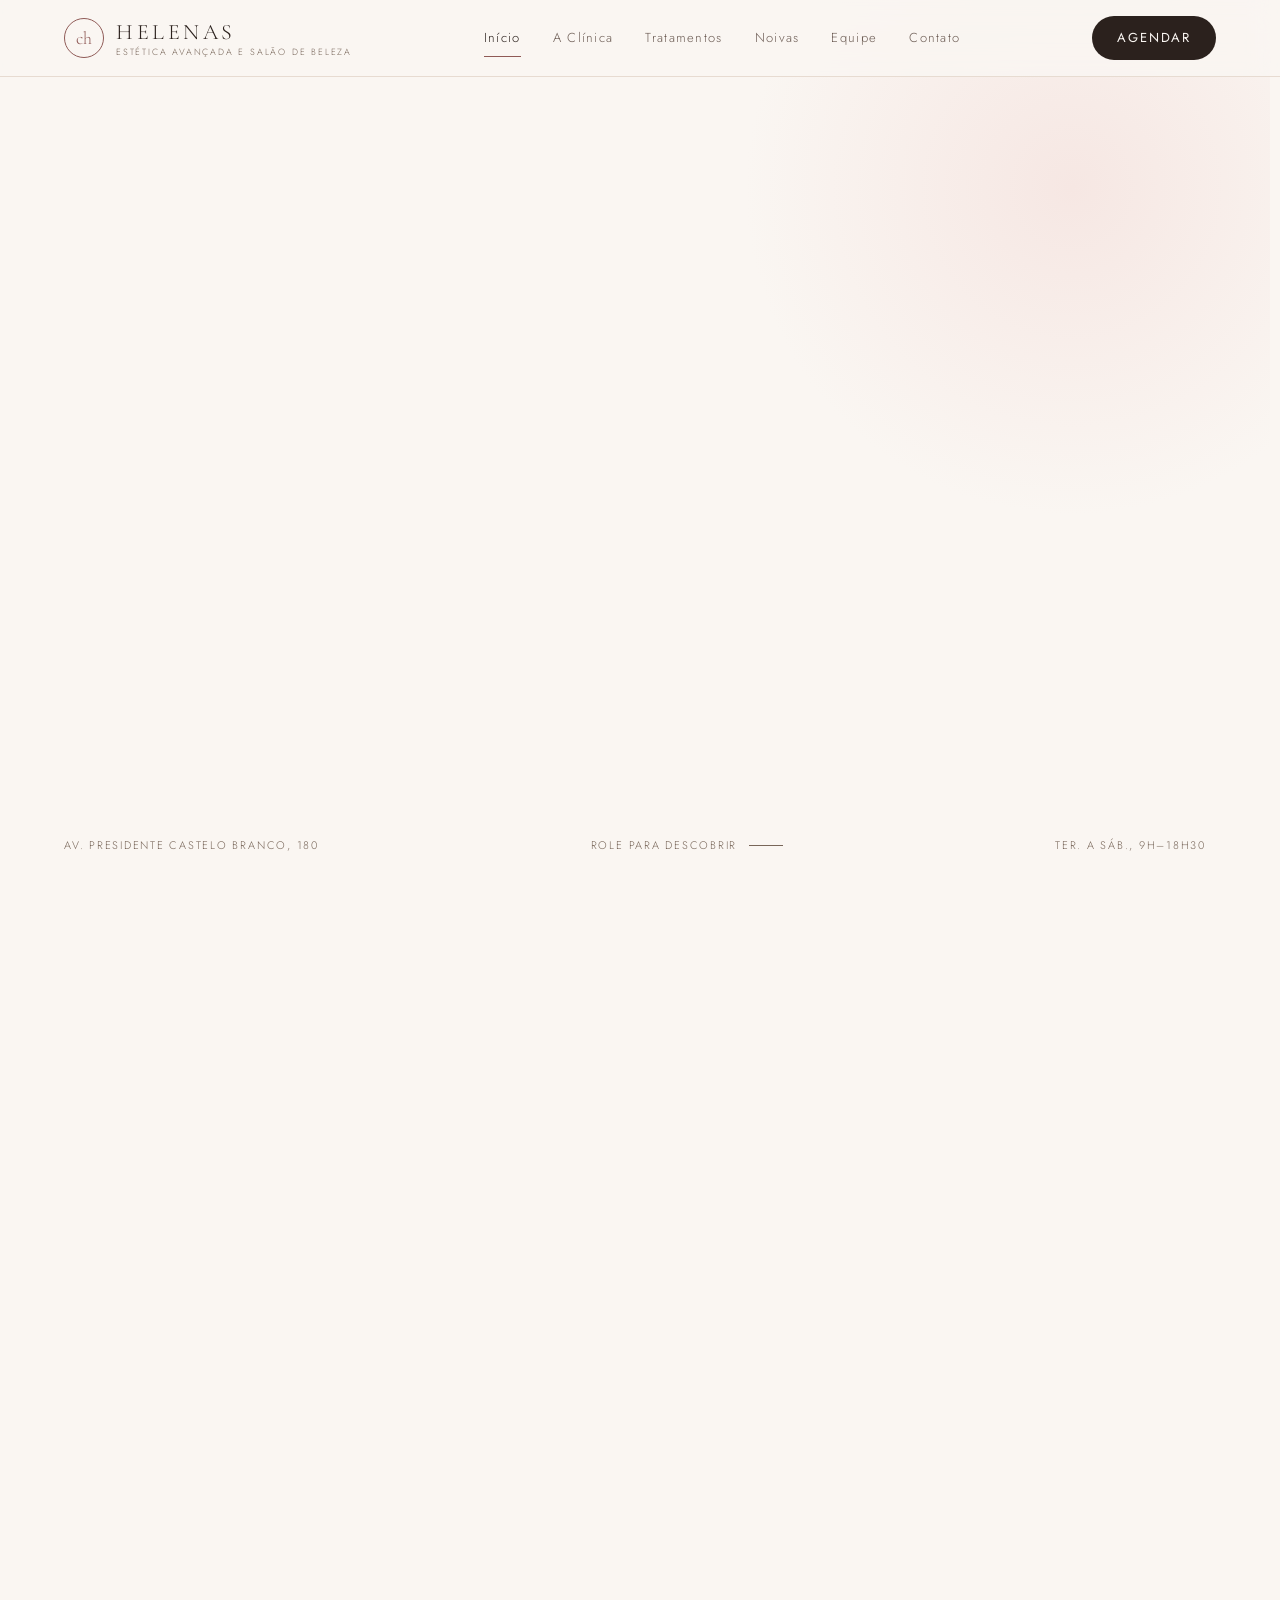
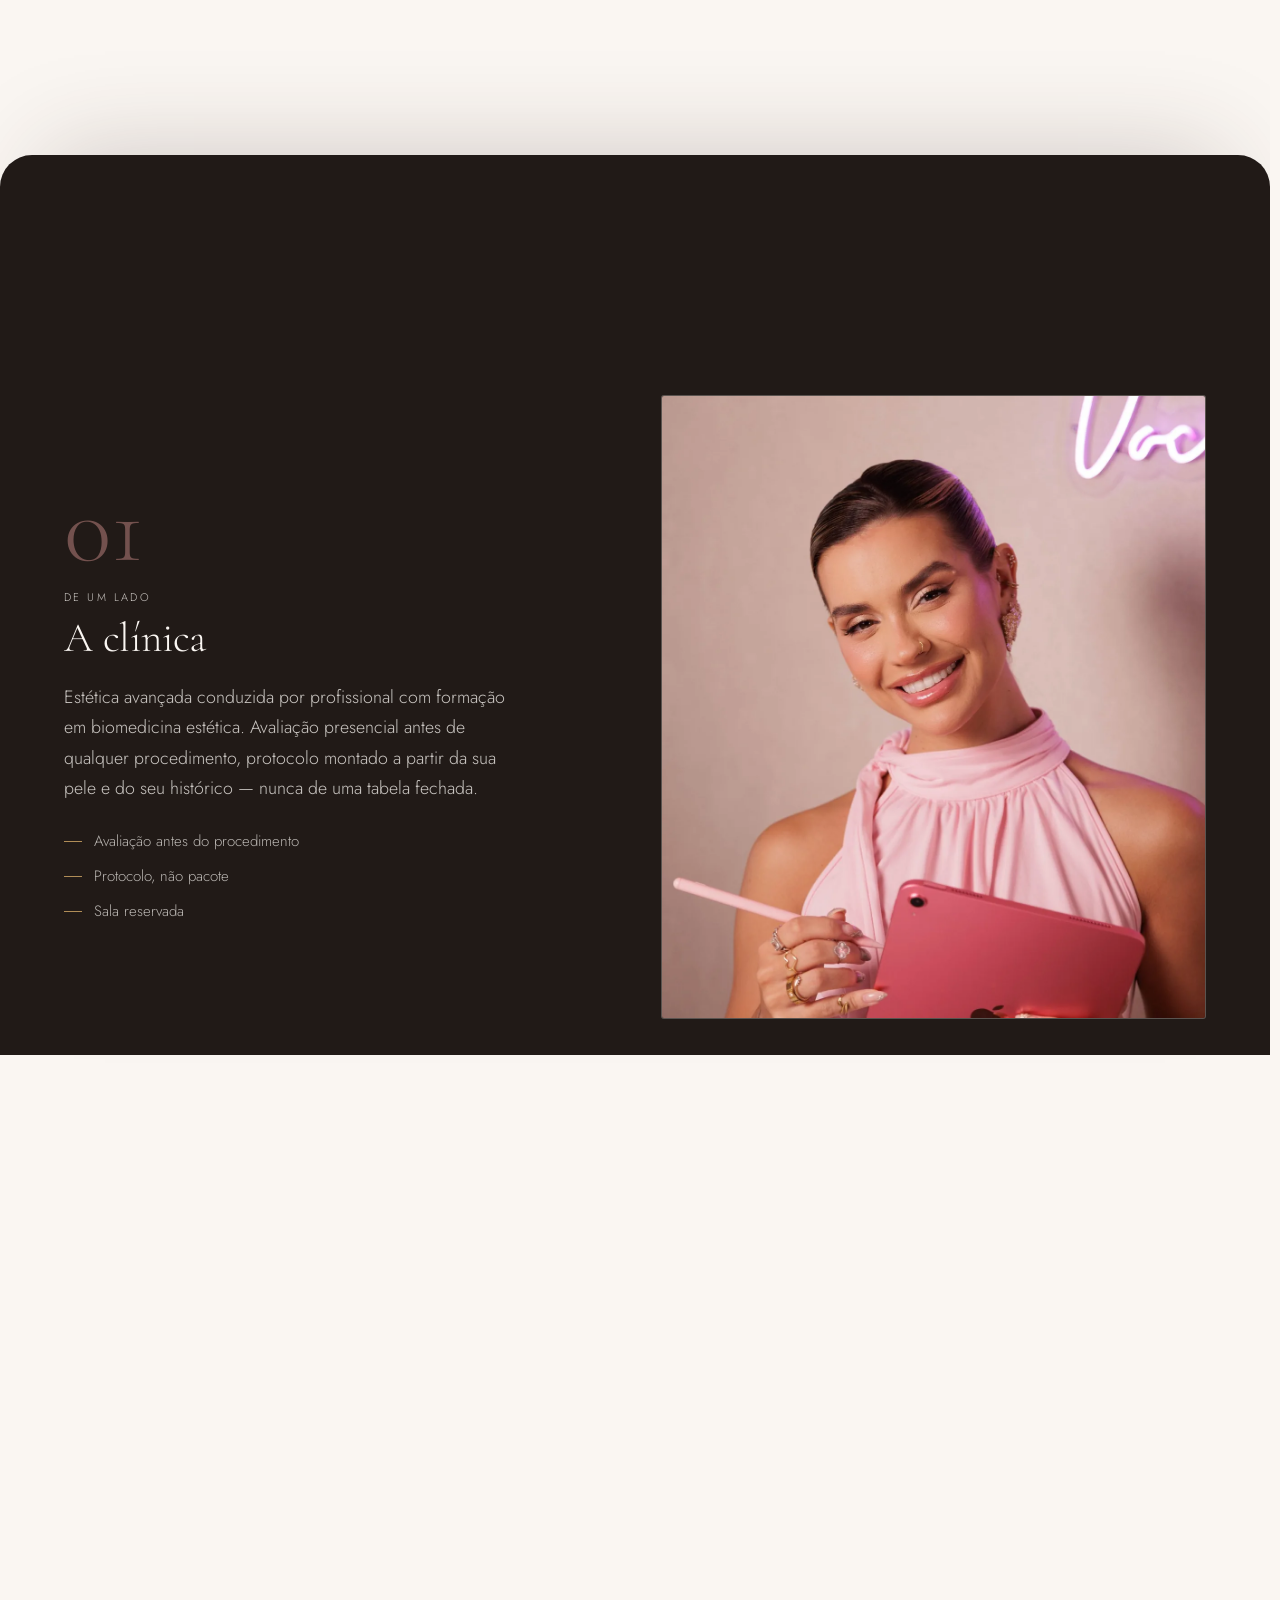
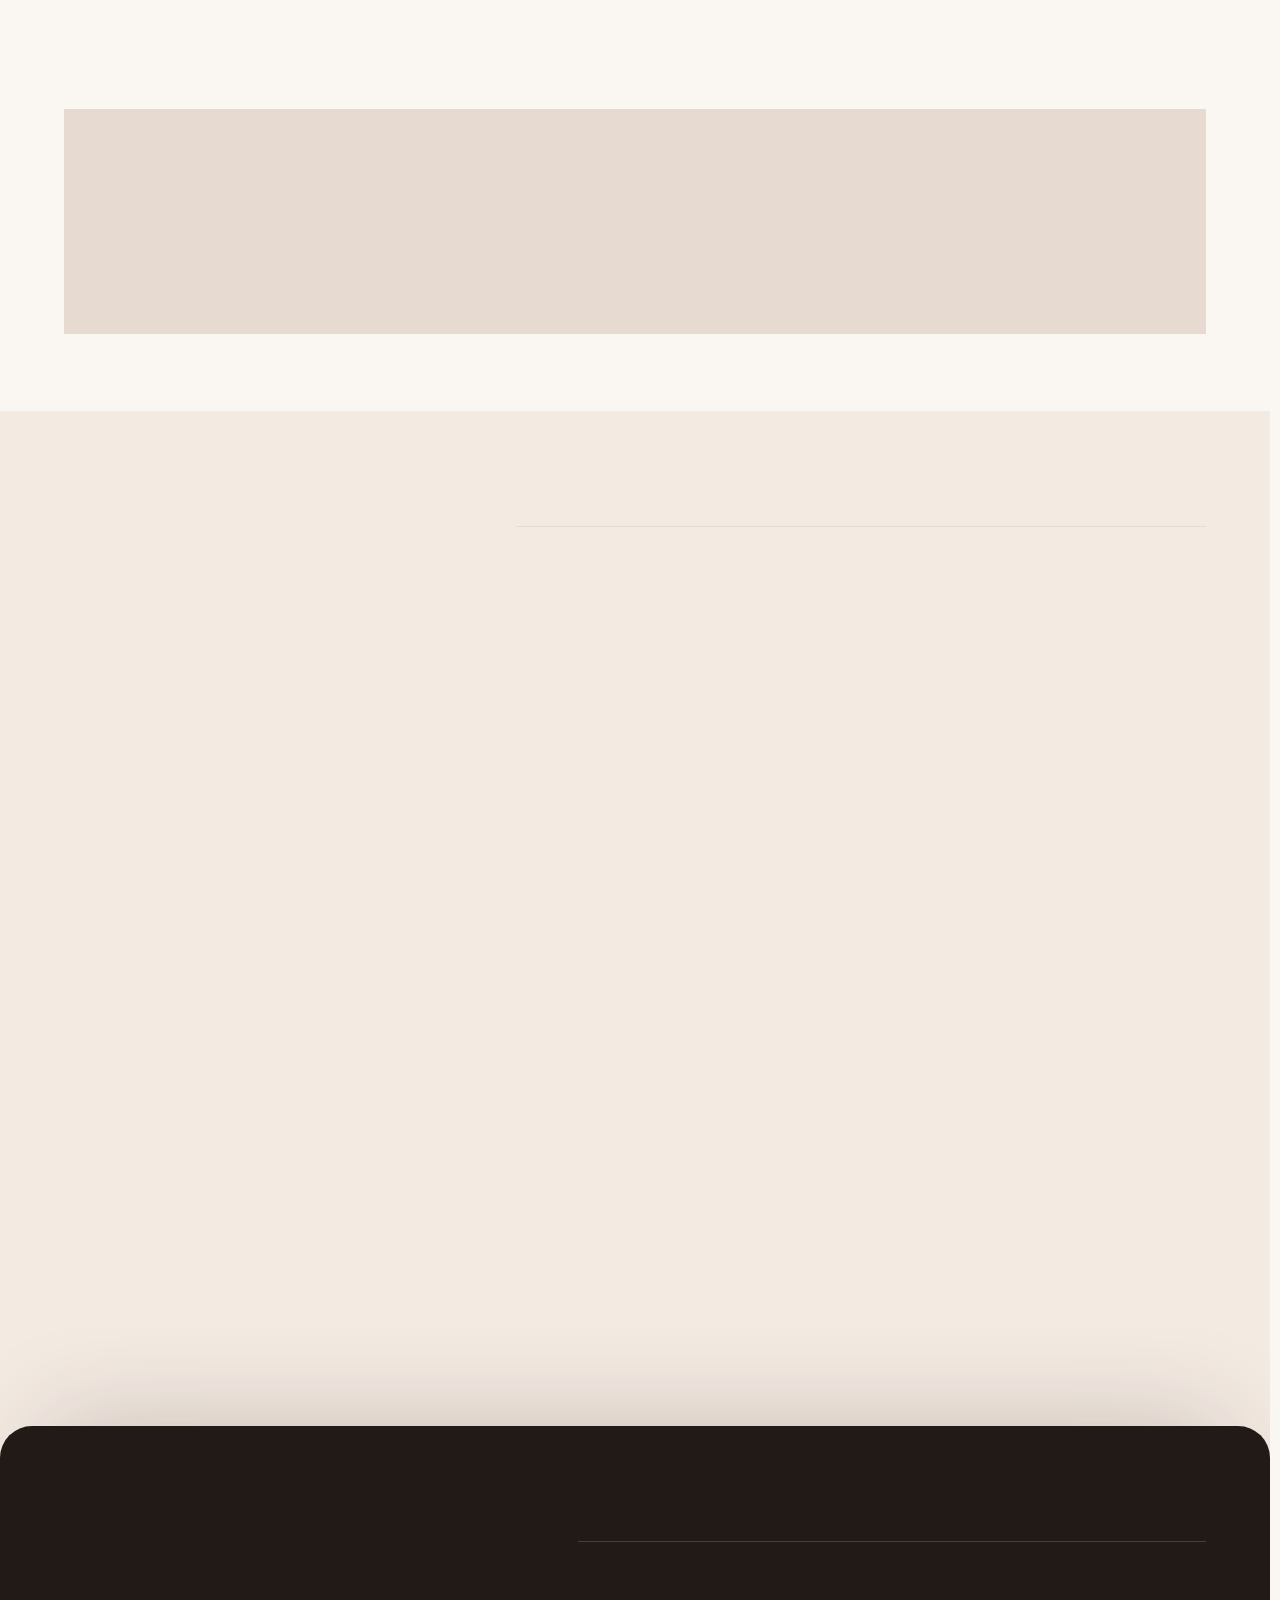
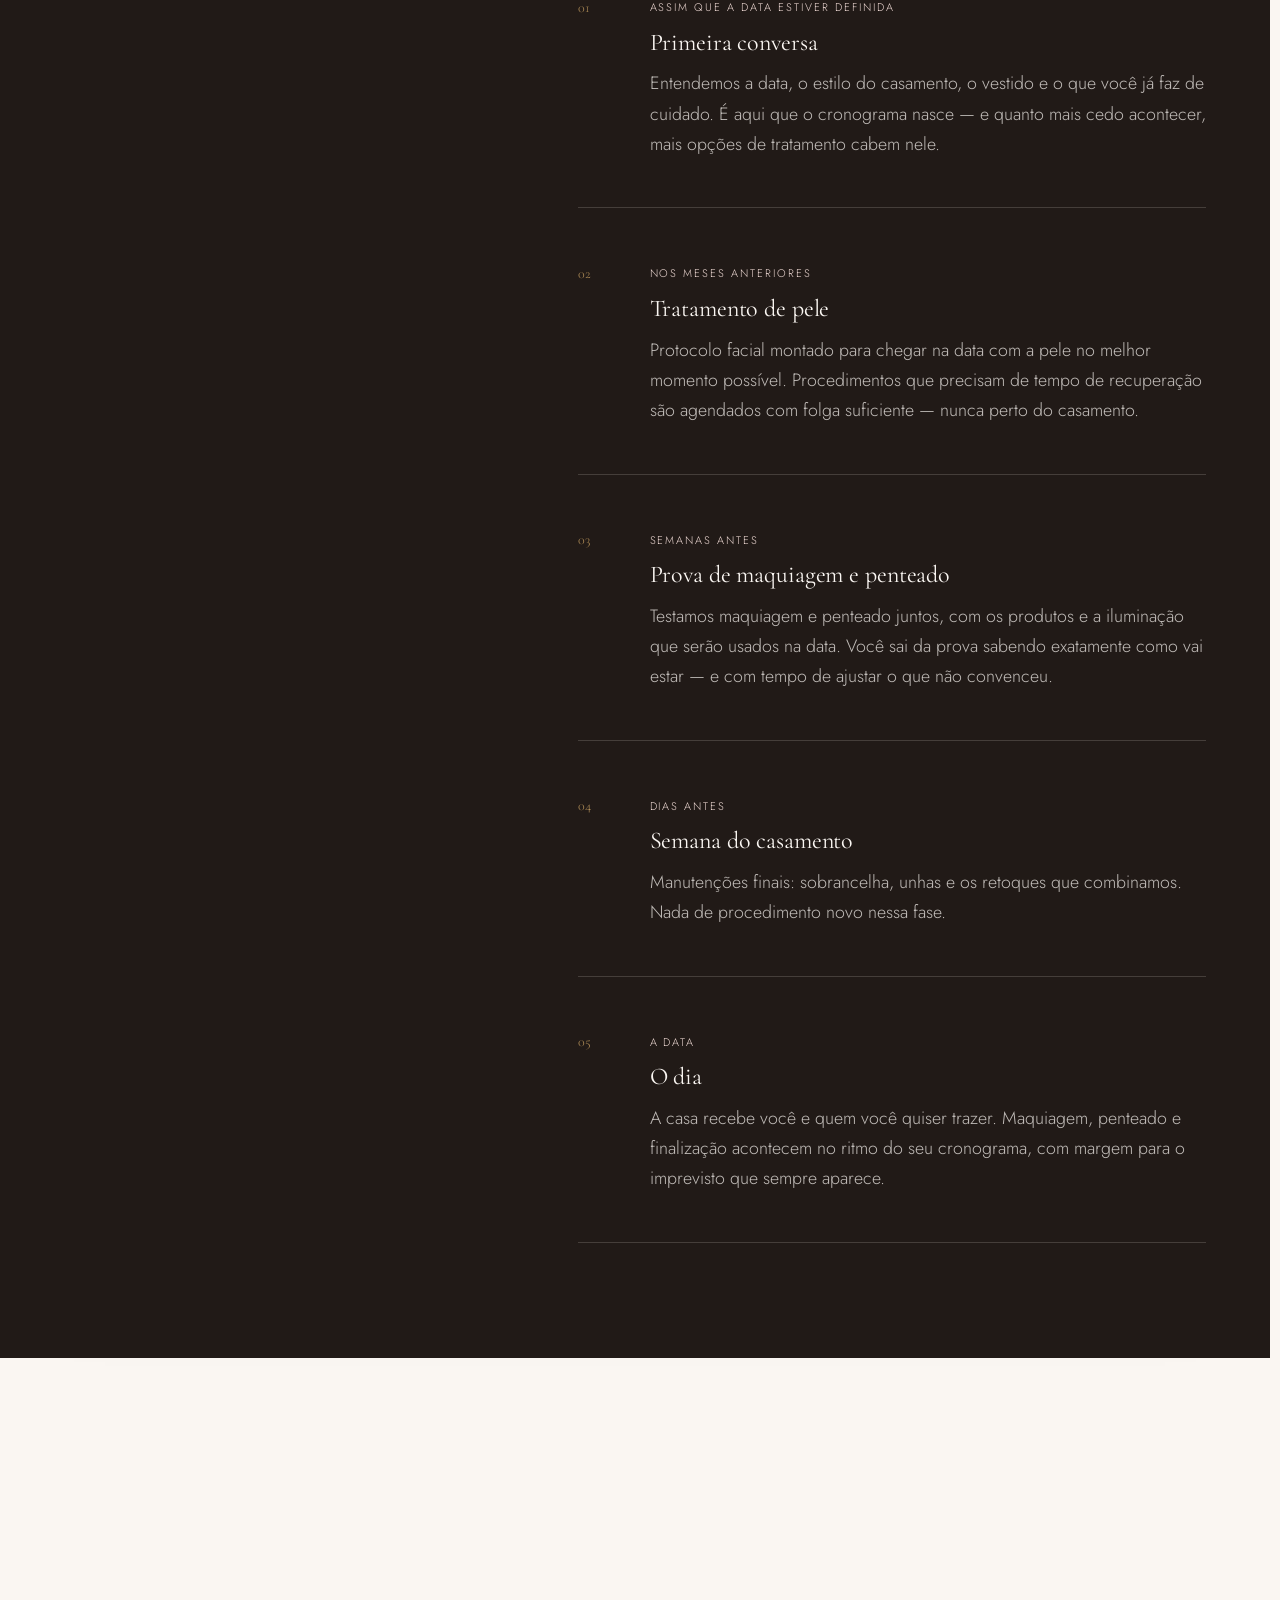
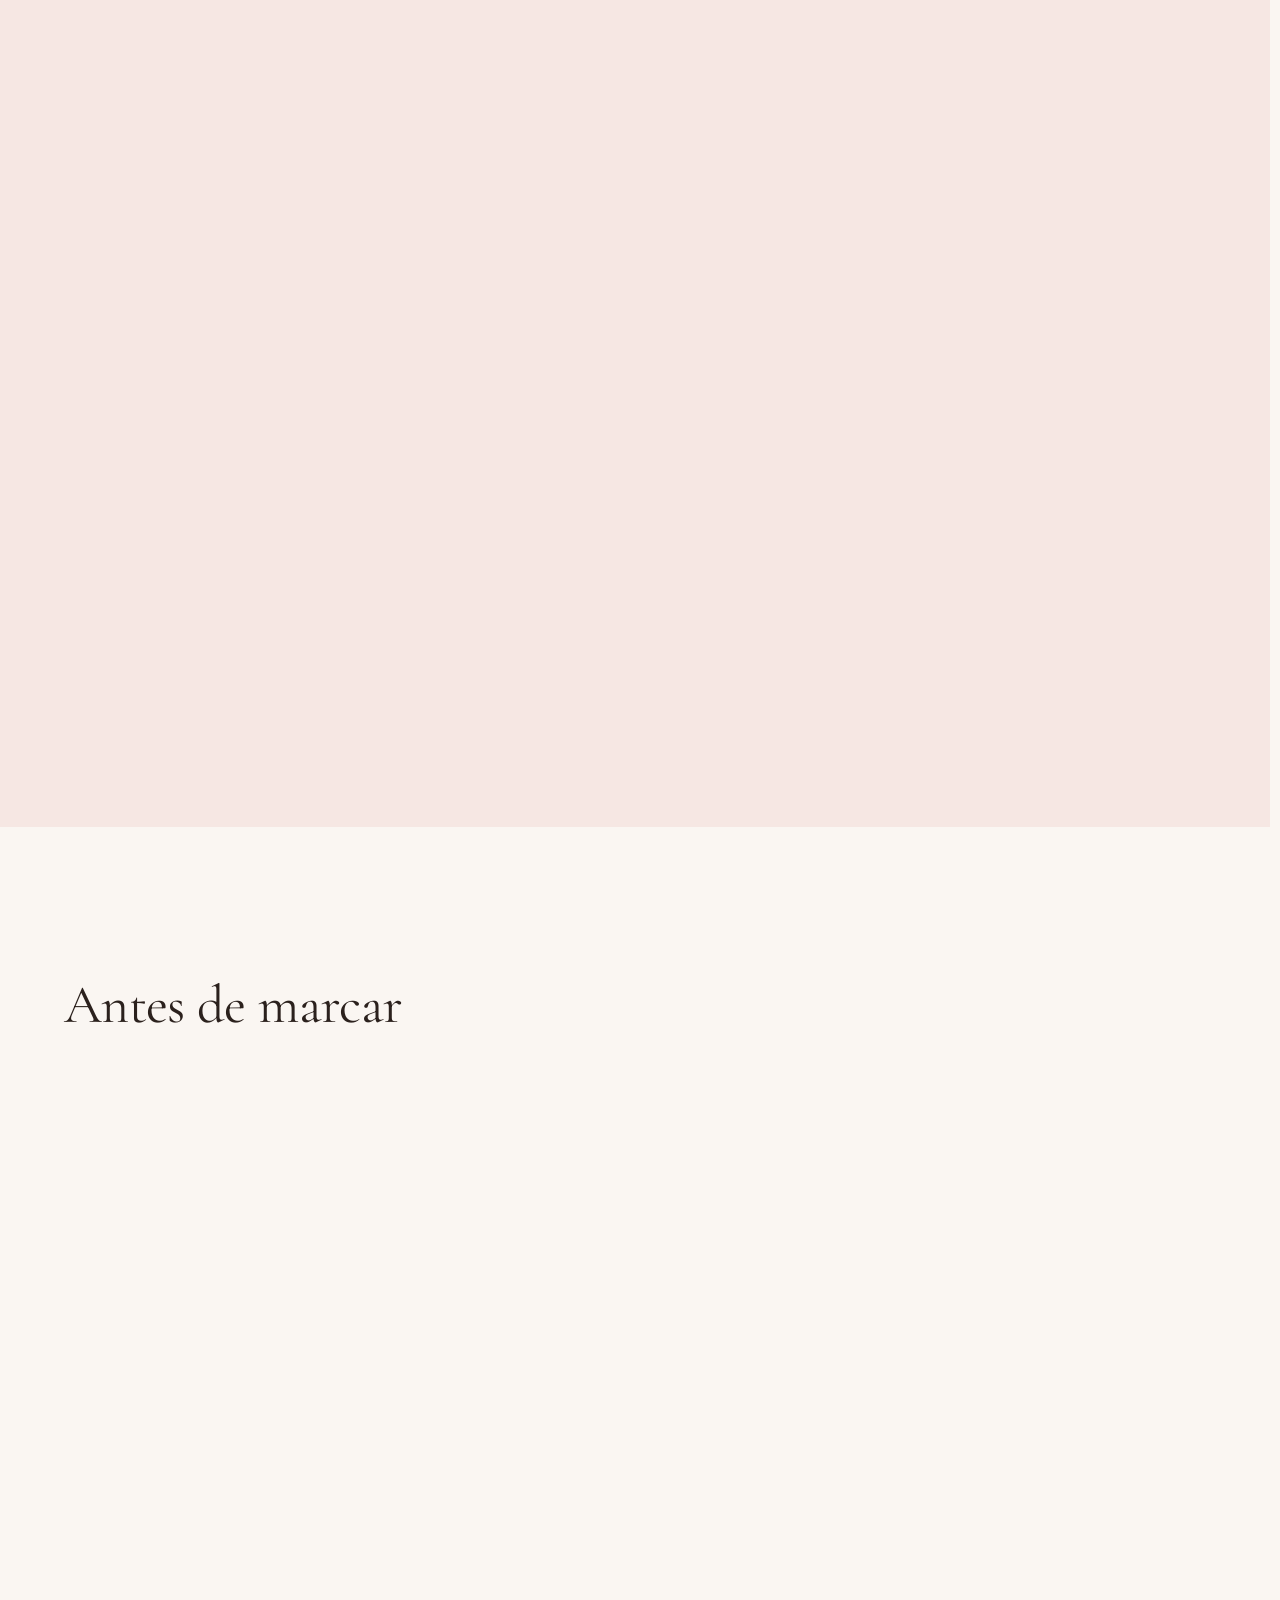
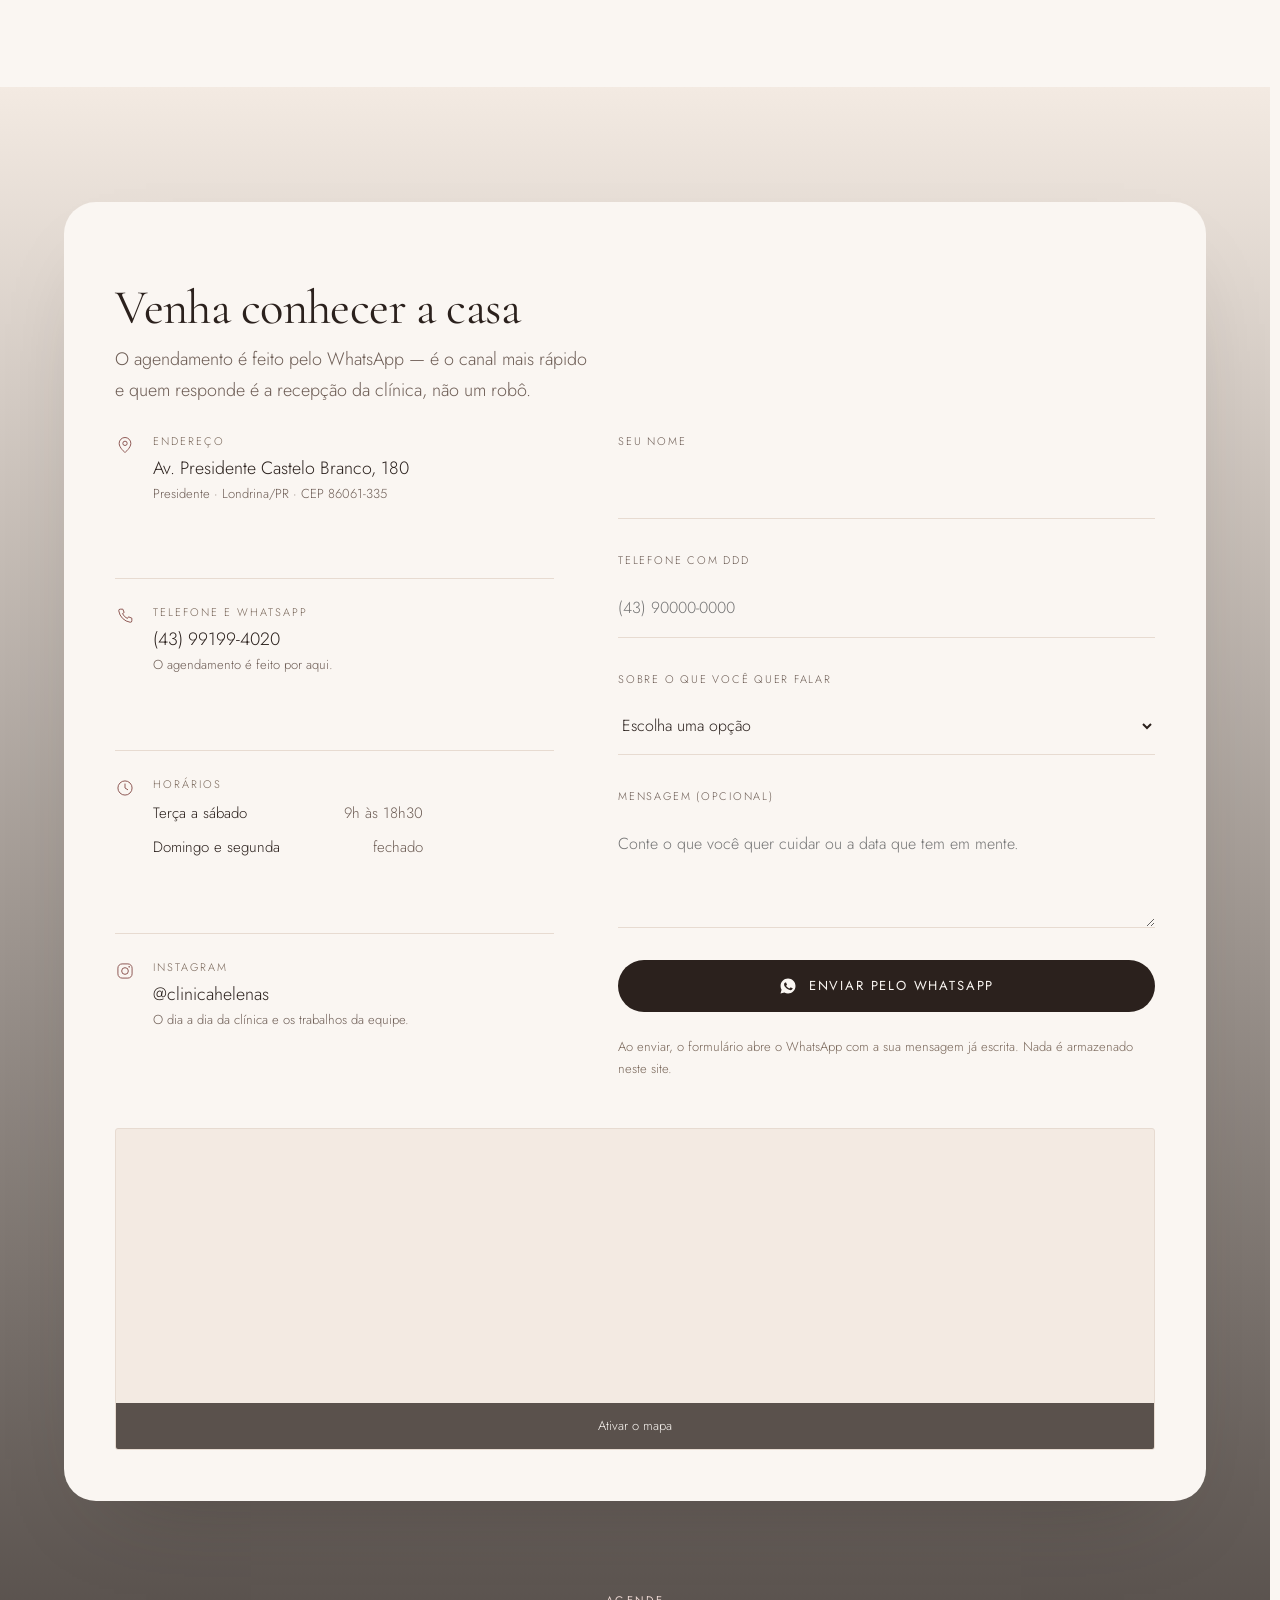
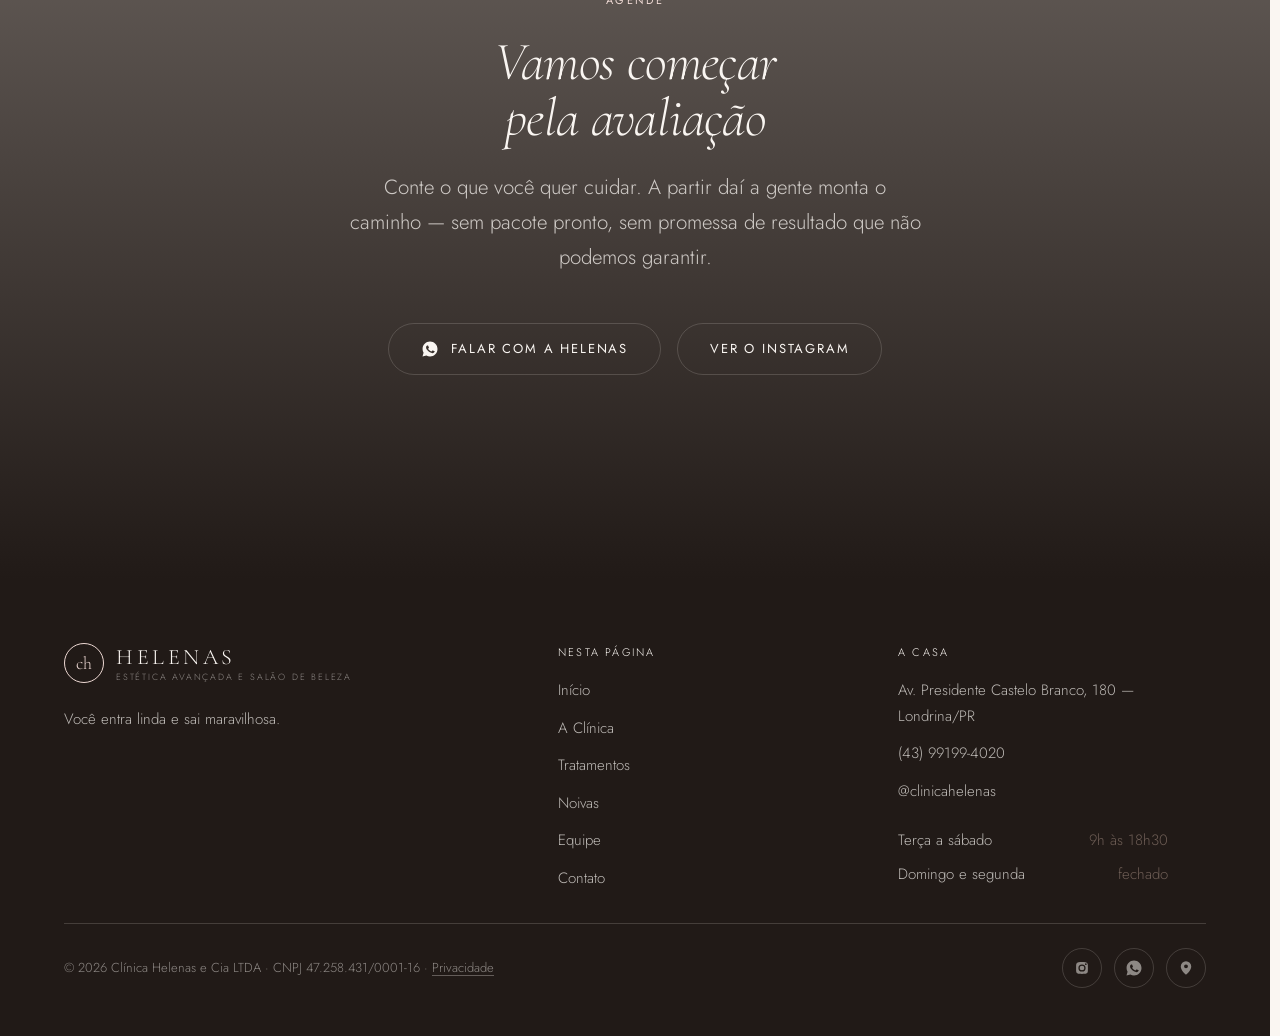
==== commit b1e51392: "Publica a V3: página única, com fotografia Substitui as doze páginas da V1 pela página única da V3, " ====
--- a/index.html
+++ b/index.html
@@ -7,7 +7,6 @@
 <meta name="description" content="Clínica de estética avançada e salão de beleza em Londrina. Pele, cabelo, unhas, sobrancelhas, maquiagem e Dia da Noiva no mesmo endereço. Agende pelo WhatsApp.">
 <link rel="canonical" href="https://eczp999.github.io/helenas/">
 <meta name="theme-color" content="#faf6f2">
-<meta name="author" content="Clínica Helenas">
 <meta name="robots" content="index, follow, max-image-preview:large">
 <meta name="geo.region" content="BR-PR">
 <meta name="geo.placename" content="Londrina">
@@ -34,145 +33,242 @@
 <link rel="preload" href="assets/fonts/cormorant-latin-var.woff2" as="font" type="font/woff2" crossorigin>
 <link rel="preload" href="assets/fonts/cormorant-italic-latin-var.woff2" as="font" type="font/woff2" crossorigin>
 <link rel="preload" href="assets/fonts/jost-latin-var.woff2" as="font" type="font/woff2" crossorigin>
-<link rel="stylesheet" href="assets/css/helenas.css?v=72c29e4b">
-<script type="application/ld+json">{"@context":"https://schema.org","@graph":[{"@type":["BeautySalon","HealthAndBeautyBusiness"],"@id":"https://eczp999.github.io/helenas/#negocio","name":"Clínica Helenas","legalName":"Clínica Helenas e Cia LTDA","description":"Estética avançada e salão de beleza em Londrina/PR.","url":"https://eczp999.github.io/helenas/","telephone":"+5543991994020","foundingDate":"2022","priceRange":"$$","currenciesAccepted":"BRL","address":{"@type":"PostalAddress","streetAddress":"Av. Presidente Castelo Branco, 180","addressLocality":"Londrina","addressRegion":"PR","postalCode":"86061-335","addressCountry":"BR"},"areaServed":{"@type":"City","name":"Londrina"},"openingHoursSpecification":[{"@type":"OpeningHoursSpecification","dayOfWeek":["Tu","We","Th","Fr","Sa"],"opens":"09:00","closes":"18:30"}],"sameAs":["https://www.instagram.com/clinicahelenas/"],"hasMap":"https://www.google.com/maps/search/?api=1&query=Cl%C3%ADnica%20Helenas%2C%20Av.%20Presidente%20Castelo%20Branco%2C%20180%2C%20Londrina%20-%20PR%2C%2086061-335","aggregateRating":{"@type":"AggregateRating","ratingValue":"4.8","reviewCount":64,"bestRating":"5"},"makesOffer":[{"@type":"Offer","itemOffered":{"@type":"Service","name":"Estética facial","description":"Limpeza, protocolos de manutenção e procedimentos injetáveis conduzidos por profissional com formação em biomedicina estética.","url":"https://eczp999.github.io/helenas/procedimentos/estetica-facial/"}},{"@type":"Offer","itemOffered":{"@type":"Service","name":"Corpo e bem-estar","description":"Massagens e terapias corporais em sala reservada, com tempo de sessão que respeita o motivo pelo qual você veio.","url":"https://eczp999.github.io/helenas/procedimentos/corpo-e-bem-estar/"}},{"@type":"Offer","itemOffered":{"@type":"Service","name":"Cabelo e Head Spa","description":"Tratamento capilar, escova, penteado e o Head Spa — protocolo de uma hora e meia que junta pele, couro cabeludo e massagem.","url":"https://eczp999.github.io/helenas/procedimentos/cabelo-e-head-spa/"}},{"@type":"Offer","itemOffered":{"@type":"Service","name":"Beleza e detalhes","description":"O cuidado que define o rosto e as mãos — feito com o mesmo tempo e o mesmo critério que dedicamos à estética.","url":"https://eczp999.github.io/helenas/procedimentos/beleza-e-detalhes/"}}]},{"@type":"FAQPage","mainEntity":[{"@type":"Question","name":"Preciso agendar ou vocês atendem por ordem de chegada?","acceptedAnswer":{"@type":"Answer","text":"Todo atendimento é agendado. A agenda é montada com intervalo entre clientes justamente para que ninguém seja atendido com pressa — por isso não trabalhamos com encaixe por ordem de chegada. O agendamento é feito pelo WhatsApp."}},{"@type":"Question","name":"Dá para resolver pele, cabelo e unha no mesmo dia?","acceptedAnswer":{"@type":"Answer","text":"Dá, e é o principal motivo de a clínica e o salão funcionarem no mesmo endereço. Avise no agendamento tudo o que você quer fazer: a recepção monta a sequência dos horários para que um procedimento não atrapalhe o outro."}},{"@type":"Question","name":"Como funciona a primeira avaliação?","acceptedAnswer":{"@type":"Answer","text":"É uma conversa presencial, sem procedimento. Olhamos a sua pele ou o seu cabelo de perto, perguntamos o que já foi feito antes, o que você usa em casa e o que espera. Ao final você sai com um plano — e com a informação de quanto tempo ele leva."}},{"@type":"Question","name":"Vocês garantem resultado?","acceptedAnswer":{"@type":"Answer","text":"Não. Resultado estético depende de pele, histórico, idade, saúde e do cuidado que você mantém em casa. O que fazemos é explicar, antes, o que cada procedimento faz e o que ele não faz, para que a decisão seja sua e informada."}},{"@type":"Question","name":"Com quanta antecedência devo procurar vocês para o casamento?","acceptedAnswer":{"@type":"Answer","text":"Quanto antes melhor. Tratamento de pele precisa de meses para acontecer com calma e alguns procedimentos pedem distância da data. Se o casamento já está próximo, ainda assim vale conversar: montamos o cronograma possível dentro do tempo que houver."}},{"@type":"Question","name":"Homens são atendidos?","acceptedAnswer":{"@type":"Answer","text":"Sim. O Head Spa e as massagens atendem homens e mulheres, e os demais serviços também."}},{"@type":"Question","name":"Quanto tempo dura um atendimento?","acceptedAnswer":{"@type":"Answer","text":"Varia por procedimento. O Head Spa completo leva cerca de uma hora e meia; uma sobrancelha, bem menos. No agendamento informamos a duração prevista para que você organize o seu dia."}},{"@type":"Question","name":"Onde fica a clínica?","acceptedAnswer":{"@type":"Answer","text":"Na avenida Presidente Castelo Branco, 180, bairro Presidente, em Londrina. Atendemos de terça a sábado, das 9h às 18h30."}}]},{"@type":"WebSite","@id":"https://eczp999.github.io/helenas/#site","url":"https://eczp999.github.io/helenas/","name":"Clínica Helenas","inLanguage":"pt-BR","publisher":{"@id":"https://eczp999.github.io/helenas/#negocio"}}]}</script>
+<link rel="stylesheet" href="assets/js/vendor/lenis.css?v=11509532">
+<link rel="stylesheet" href="assets/css/helenas.css?v=11509532">
 
+<script>
+/* Esconder-para-animar acontece aqui, antes da primeira pintura, para não
+   haver piscada — e só onde a animação vai existir. Se o app.js não confirmar
+   que subiu em 4 segundos (rede ruim, arquivo bloqueado, erro de script), a
+   classe cai sozinha e a página aparece inteira. Nenhum conteúdo depende de
+   JavaScript para ser visto. */
+(function () {
+  var d = document.documentElement;
+  if (!window.matchMedia || !matchMedia('(prefers-reduced-motion: no-preference)').matches) return;
+  d.classList.add('js');
+  setTimeout(function () { if (!window.__helenasOk) d.classList.remove('js'); }, 4000);
+})();
+</script>
+<script type="application/ld+json">{"@context":"https://schema.org","@graph":[{"@type":["BeautySalon","HealthAndBeautyBusiness"],"@id":"https://eczp999.github.io/helenas/#negocio","name":"Clínica Helenas","legalName":"Clínica Helenas e Cia LTDA","description":"Estética avançada e salão de beleza em Londrina/PR.","url":"https://eczp999.github.io/helenas/","telephone":"+5543991994020","foundingDate":"2022","priceRange":"$$","currenciesAccepted":"BRL","address":{"@type":"PostalAddress","streetAddress":"Av. Presidente Castelo Branco, 180","addressLocality":"Londrina","addressRegion":"PR","postalCode":"86061-335","addressCountry":"BR"},"areaServed":{"@type":"City","name":"Londrina"},"openingHoursSpecification":[{"@type":"OpeningHoursSpecification","dayOfWeek":["Tu","We","Th","Fr","Sa"],"opens":"09:00","closes":"18:30"}],"sameAs":["https://www.instagram.com/clinicahelenas/"],"hasMap":"https://www.google.com/maps/search/?api=1&query=Cl%C3%ADnica%20Helenas%2C%20Av.%20Presidente%20Castelo%20Branco%2C%20180%2C%20Londrina%20-%20PR%2C%2086061-335","aggregateRating":{"@type":"AggregateRating","ratingValue":"4.8","reviewCount":64,"bestRating":"5"}},{"@type":"WebSite","@id":"https://eczp999.github.io/helenas/#site","url":"https://eczp999.github.io/helenas/","name":"Clínica Helenas","inLanguage":"pt-BR","publisher":{"@id":"https://eczp999.github.io/helenas/#negocio"}},{"@type":"FAQPage","mainEntity":[{"@type":"Question","name":"Preciso agendar ou vocês atendem por ordem de chegada?","acceptedAnswer":{"@type":"Answer","text":"Todo atendimento é agendado. A agenda é montada com intervalo entre clientes justamente para que ninguém seja atendido com pressa — por isso não trabalhamos com encaixe por ordem de chegada. O agendamento é feito pelo WhatsApp."}},{"@type":"Question","name":"Dá para resolver pele, cabelo e unha no mesmo dia?","acceptedAnswer":{"@type":"Answer","text":"Dá, e é o principal motivo de a clínica e o salão funcionarem no mesmo endereço. Avise no agendamento tudo o que você quer fazer: a recepção monta a sequência dos horários para que um procedimento não atrapalhe o outro."}},{"@type":"Question","name":"Como funciona a primeira avaliação?","acceptedAnswer":{"@type":"Answer","text":"É uma conversa presencial, sem procedimento. Olhamos a sua pele ou o seu cabelo de perto, perguntamos o que já foi feito antes, o que você usa em casa e o que espera. Ao final você sai com um plano — e com a informação de quanto tempo ele leva."}},{"@type":"Question","name":"Vocês garantem resultado?","acceptedAnswer":{"@type":"Answer","text":"Não. Resultado estético depende de pele, histórico, idade, saúde e do cuidado que você mantém em casa. O que fazemos é explicar, antes, o que cada procedimento faz e o que ele não faz, para que a decisão seja sua e informada."}},{"@type":"Question","name":"Com quanta antecedência devo procurar vocês para o casamento?","acceptedAnswer":{"@type":"Answer","text":"Quanto antes melhor. Tratamento de pele precisa de meses para acontecer com calma e alguns procedimentos pedem distância da data. Se o casamento já está próximo, ainda assim vale conversar: montamos o cronograma possível dentro do tempo que houver."}},{"@type":"Question","name":"Homens são atendidos?","acceptedAnswer":{"@type":"Answer","text":"Sim. O Head Spa e as massagens atendem homens e mulheres, e os demais serviços também."}},{"@type":"Question","name":"Quanto tempo dura um atendimento?","acceptedAnswer":{"@type":"Answer","text":"Varia por procedimento. O Head Spa completo leva cerca de uma hora e meia; uma sobrancelha, bem menos. No agendamento informamos a duração prevista para que você organize o seu dia."}},{"@type":"Question","name":"Onde fica a clínica?","acceptedAnswer":{"@type":"Answer","text":"Na avenida Presidente Castelo Branco, 180, bairro Presidente, em Londrina. Atendemos de terça a sábado, das 9h às 18h30."}}]},{"@type":"Service","name":"Estética facial","description":"Limpeza, protocolos de manutenção e procedimentos injetáveis conduzidos por profissional com formação em biomedicina estética.","url":"https://eczp999.github.io/helenas/#modal-estetica-facial","provider":{"@id":"https://eczp999.github.io/helenas/#negocio"},"areaServed":{"@type":"City","name":"Londrina"},"hasOfferCatalog":{"@type":"OfferCatalog","name":"Estética facial","itemListElement":[{"@type":"Offer","itemOffered":{"@type":"Service","name":"Limpeza de pele profunda","description":"Higienização, extração e ativos escolhidos conforme o tipo de pele."}},{"@type":"Offer","itemOffered":{"@type":"Service","name":"Protocolos de rejuvenescimento facial","description":"Sessões combinadas para textura, firmeza e uniformidade da pele."}},{"@type":"Offer","itemOffered":{"@type":"Service","name":"Toxina botulínica","description":"Aplicação para rugas de expressão, com desenho conforme a sua musculatura."}},{"@type":"Offer","itemOffered":{"@type":"Service","name":"Preenchimento facial","description":"Reposição de volume em pontos específicos do rosto."}}]}},{"@type":"Service","name":"Corpo e bem-estar","description":"Massagens e terapias corporais em sala reservada, com tempo de sessão que respeita o motivo pelo qual você veio.","url":"https://eczp999.github.io/helenas/#modal-corpo-e-bem-estar","provider":{"@id":"https://eczp999.github.io/helenas/#negocio"},"areaServed":{"@type":"City","name":"Londrina"},"hasOfferCatalog":{"@type":"OfferCatalog","name":"Corpo e bem-estar","itemListElement":[{"@type":"Offer","itemOffered":{"@type":"Service","name":"Massagem relaxante","description":"Sessão em sala reservada, com pressão ajustada ao que o seu corpo aguenta."}},{"@type":"Offer","itemOffered":{"@type":"Service","name":"Massagem de pescoço, ombros e clavícula","description":"Sessão localizada na região que mais concentra tensão."}}]}},{"@type":"Service","name":"Cabelo e Head Spa","description":"Tratamento capilar, escova, penteado e o Head Spa — protocolo de uma hora e meia que junta pele, couro cabeludo e massagem.","url":"https://eczp999.github.io/helenas/#modal-cabelo-e-head-spa","provider":{"@id":"https://eczp999.github.io/helenas/#negocio"},"areaServed":{"@type":"City","name":"Londrina"},"hasOfferCatalog":{"@type":"OfferCatalog","name":"Cabelo e Head Spa","itemListElement":[{"@type":"Offer","itemOffered":{"@type":"Service","name":"Head Spa — spa capilar","description":"Uma hora e meia entre máscara facial, massagem, detox de couro cabeludo e escova."}},{"@type":"Offer","itemOffered":{"@type":"Service","name":"Escova e finalização","description":"Escova modelada, sozinha ou fechando outro atendimento."}},{"@type":"Offer","itemOffered":{"@type":"Service","name":"Penteado","description":"Penteado de festa e de noiva, com prova prévia quando for casamento."}}]}},{"@type":"Service","name":"Beleza e detalhes","description":"O cuidado que define o rosto e as mãos — feito com o mesmo tempo e o mesmo critério que dedicamos à estética.","url":"https://eczp999.github.io/helenas/#modal-beleza-e-detalhes","provider":{"@id":"https://eczp999.github.io/helenas/#negocio"},"areaServed":{"@type":"City","name":"Londrina"},"hasOfferCatalog":{"@type":"OfferCatalog","name":"Beleza e detalhes","itemListElement":[{"@type":"Offer","itemOffered":{"@type":"Service","name":"Design de sobrancelhas","description":"Desenho a partir do formato do rosto, não de um modelo pronto."}},{"@type":"Offer","itemOffered":{"@type":"Service","name":"Maquiagem","description":"Maquiagem social, de festa e de noiva, com teste prévio quando necessário."}},{"@type":"Offer","itemOffered":{"@type":"Service","name":"Unhas","description":"Manicure e pedicure com o tempo que o serviço realmente pede."}},{"@type":"Offer","itemOffered":{"@type":"Service","name":"Depilação","description":"Sessões em sala reservada, com privacidade preservada."}}]}},{"@type":"Service","name":"Dia da Noiva","description":"Julia Helenas é consultora de beleza de noiva — e essa é a especialidade que deu nome à casa. O acompanhamento não começa na manhã do casamento: começa quando ainda dá tempo de tratar a pele com calma.","url":"https://eczp999.github.io/helenas/#modal-noivas","provider":{"@id":"https://eczp999.github.io/helenas/#negocio"},"areaServed":{"@type":"City","name":"Londrina"}},{"@type":"Person","name":"Julia Helenas","jobTitle":"Biomédica esteta, maquiadora e fundadora","worksFor":{"@id":"https://eczp999.github.io/helenas/#negocio"},"sameAs":["https://www.instagram.com/ju.helenas/"]},{"@type":"Person","name":"Maria Gabriella","jobTitle":"Maquiagem","worksFor":{"@id":"https://eczp999.github.io/helenas/#negocio"}},{"@type":"Person","name":"Lill Leite","jobTitle":"Cabelo e penteados","worksFor":{"@id":"https://eczp999.github.io/helenas/#negocio"}},{"@type":"Person","name":"Letícia Oliveira","jobTitle":"Head Spa e terapias corporais","worksFor":{"@id":"https://eczp999.github.io/helenas/#negocio"}}]}</script>
 </head>
 <body>
 <a class="pular" href="#conteudo">Pular para o conteúdo</a>
 <header class="topo" data-topo>
 <div class="env topo__barra">
-<a class="marca" href="./"><span class="marca__selo" aria-hidden="true">ch</span><span class="marca__texto"><span class="marca__nome">HELENAS</span><span class="marca__assinatura">Estética avançada e salão de beleza</span></span></a>
-<nav class="topo__nav" aria-label="Navegação principal"><a class="topo__link" href="a-clinica/">A Clínica</a><a class="topo__link" href="procedimentos/">Procedimentos</a><a class="topo__link" href="noivas/">Noivas</a><a class="topo__link" href="equipe/">Equipe</a><a class="topo__link" href="contato/">Contato</a></nav>
+<a class="marca" href="#inicio"><span class="marca__selo" aria-hidden="true">ch</span><span class="marca__texto"><span class="marca__nome">HELENAS</span><span class="marca__assinatura">Estética avançada e salão de beleza</span></span></a>
+<nav class="topo__nav" aria-label="Seções da página"><a class="topo__link" href="#inicio">Início</a><a class="topo__link" href="#a-casa">A Clínica</a><a class="topo__link" href="#tratamentos">Tratamentos</a><a class="topo__link" href="#noivas">Noivas</a><a class="topo__link" href="#equipe">Equipe</a><a class="topo__link" href="#visita">Contato</a></nav>
 <a class="botao botao--primario topo__acao" href="https://wa.me/5543991994020?text=Ol%C3%A1%21%20Vim%20pelo%20site%20da%20Cl%C3%ADnica%20Helenas%20e%20gostaria%20de%20agendar%20um%20hor%C3%A1rio.%20Quais%20datas%20voc%C3%AAs%20t%C3%AAm%20dispon%C3%ADveis%3F" target="_blank" rel="noopener">Agendar</a>
 <button class="menu-botao" type="button" data-menu-botao aria-expanded="false" aria-controls="gaveta">
-<span class="menu-botao__traco" aria-hidden="true"><span></span><span></span><span></span></span>
-Menu
-</button>
+<span class="menu-botao__traco" aria-hidden="true"><span></span><span></span><span></span></span>Menu</button>
 </div>
 </header>
-<div class="gaveta" id="gaveta" data-gaveta data-aberta="nao">
-<nav class="gaveta__lista" aria-label="Navegação"><a href="a-clinica/">A Clínica<span>01</span></a><a href="procedimentos/">Procedimentos<span>02</span></a><a href="noivas/">Noivas<span>03</span></a><a href="equipe/">Equipe<span>04</span></a><a href="contato/">Contato<span>05</span></a></nav>
+<div class="gaveta" id="gaveta" data-gaveta data-aberta="nao" data-lenis-prevent>
+<nav class="gaveta__lista" aria-label="Seções da página"><a href="#inicio">Início<span>01</span></a><a href="#a-casa">A Clínica<span>02</span></a><a href="#tratamentos">Tratamentos<span>03</span></a><a href="#noivas">Noivas<span>04</span></a><a href="#equipe">Equipe<span>05</span></a><a href="#visita">Contato<span>06</span></a></nav>
 <div class="gaveta__rodape">
 <a class="botao botao--primario" href="https://wa.me/5543991994020?text=Ol%C3%A1%21%20Vim%20pelo%20site%20da%20Cl%C3%ADnica%20Helenas%20e%20gostaria%20de%20agendar%20um%20hor%C3%A1rio.%20Quais%20datas%20voc%C3%AAs%20t%C3%AAm%20dispon%C3%ADveis%3F" target="_blank" rel="noopener"><svg viewBox="0 0 24 24" aria-hidden="true" focusable="false"><path d="M12.04 2c-5.5 0-9.96 4.46-9.96 9.96 0 1.76.46 3.45 1.34 4.96L2 22l5.2-1.36a9.9 9.9 0 0 0 4.84 1.24h.01c5.5 0 9.96-4.46 9.96-9.96S17.54 2 12.04 2Zm5.8 14.13c-.24.68-1.42 1.32-1.95 1.37-.5.05-.98.23-3.3-.69-2.78-1.1-4.55-3.95-4.69-4.13-.14-.19-1.12-1.49-1.12-2.84 0-1.35.71-2.02.96-2.29.25-.28.55-.35.73-.35.18 0 .37 0 .53.01.17.01.4-.06.62.48.24.57.8 1.97.87 2.11.07.14.12.31.02.5-.1.19-.15.31-.29.47-.14.17-.3.37-.43.5-.14.14-.29.29-.12.57.17.28.74 1.22 1.59 1.98 1.09.97 2.01 1.27 2.29 1.41.28.14.45.12.62-.07.17-.19.71-.83.9-1.11.19-.28.38-.24.64-.14.26.09 1.65.78 1.94.92.28.14.47.21.54.33.07.11.07.65-.17 1.33Z"/></svg> Agendar pelo WhatsApp</a>
 <p class="gaveta__contato"><span>(43) 99199-4020</span><span>Ter. a sáb., 9h–18h30</span></p>
 </div>
 </div>
-<main id="conteudo"><section class="hero">
+<div class="trilho" data-trilho data-visivel="nao" aria-hidden="true">
+<span class="trilho__preenche" data-trilho-preenche></span>
+</div>
+<main id="conteudo"><section class="hero" id="inicio" aria-labelledby="t-hero">
 <div class="env hero__grade">
-<div class="hero__texto revelar visivel">
-<p class="etiqueta">Londrina · desde 2022</p>
-<h1 class="hero__titulo"><span>A casa onde</span><span>Londrina se prepara</span></h1>
-<p class="hero__texto">Estética avançada e salão de beleza no mesmo endereço: pele, cabelo, unhas, sobrancelhas e maquiagem. Do cuidado de todo mês ao dia do casamento.</p>
-<div class="hero__acoes">
+<div>
+<p class="etiqueta" data-fx="etiqueta">Londrina · desde 2022</p>
+<h1 class="hero__titulo" id="t-hero"><span class="linha"><span>A casa onde</span></span><span class="linha"><span class="italico">Londrina</span></span><span class="linha"><span class="italico">se prepara</span></span></h1>
+<p class="hero__texto" data-fx>Estética avançada e salão de beleza no mesmo endereço. Do cuidado de todo mês ao dia do casamento.</p>
+<div class="hero__acoes" data-fx>
 <a class="botao botao--primario" href="https://wa.me/5543991994020?text=Ol%C3%A1%21%20Vim%20pelo%20site%20da%20Cl%C3%ADnica%20Helenas%20e%20gostaria%20de%20agendar%20um%20hor%C3%A1rio.%20Quais%20datas%20voc%C3%AAs%20t%C3%AAm%20dispon%C3%ADveis%3F" target="_blank" rel="noopener"><svg viewBox="0 0 24 24" aria-hidden="true" focusable="false"><path d="M12.04 2c-5.5 0-9.96 4.46-9.96 9.96 0 1.76.46 3.45 1.34 4.96L2 22l5.2-1.36a9.9 9.9 0 0 0 4.84 1.24h.01c5.5 0 9.96-4.46 9.96-9.96S17.54 2 12.04 2Zm5.8 14.13c-.24.68-1.42 1.32-1.95 1.37-.5.05-.98.23-3.3-.69-2.78-1.1-4.55-3.95-4.69-4.13-.14-.19-1.12-1.49-1.12-2.84 0-1.35.71-2.02.96-2.29.25-.28.55-.35.73-.35.18 0 .37 0 .53.01.17.01.4-.06.62.48.24.57.8 1.97.87 2.11.07.14.12.31.02.5-.1.19-.15.31-.29.47-.14.17-.3.37-.43.5-.14.14-.29.29-.12.57.17.28.74 1.22 1.59 1.98 1.09.97 2.01 1.27 2.29 1.41.28.14.45.12.62-.07.17-.19.71-.83.9-1.11.19-.28.38-.24.64-.14.26.09 1.65.78 1.94.92.28.14.47.21.54.33.07.11.07.65-.17 1.33Z"/></svg> Agendar horário</a>
-<a class="botao botao--contorno" href="#frentes">Ver o que fazemos</a>
-</div>
-<div class="hero__nota">
+<a class="botao botao--contorno" href="#a-casa">Conhecer a casa</a>
+</div>
+<div class="hero__nota" data-fx>
 <span><span class="estrelas" aria-hidden="true"><svg viewBox="0 0 24 24" aria-hidden="true" focusable="false"><path d="m12 2.6 2.9 5.9 6.5.9-4.7 4.6 1.1 6.5-5.8-3-5.8 3 1.1-6.5L2.6 9.4l6.5-.9L12 2.6Z"/></svg><svg viewBox="0 0 24 24" aria-hidden="true" focusable="false"><path d="m12 2.6 2.9 5.9 6.5.9-4.7 4.6 1.1 6.5-5.8-3-5.8 3 1.1-6.5L2.6 9.4l6.5-.9L12 2.6Z"/></svg><svg viewBox="0 0 24 24" aria-hidden="true" focusable="false"><path d="m12 2.6 2.9 5.9 6.5.9-4.7 4.6 1.1 6.5-5.8-3-5.8 3 1.1-6.5L2.6 9.4l6.5-.9L12 2.6Z"/></svg><svg viewBox="0 0 24 24" aria-hidden="true" focusable="false"><path d="m12 2.6 2.9 5.9 6.5.9-4.7 4.6 1.1 6.5-5.8-3-5.8 3 1.1-6.5L2.6 9.4l6.5-.9L12 2.6Z"/></svg><svg viewBox="0 0 24 24" aria-hidden="true" focusable="false"><path d="m12 2.6 2.9 5.9 6.5.9-4.7 4.6 1.1 6.5-5.8-3-5.8 3 1.1-6.5L2.6 9.4l6.5-.9L12 2.6Z"/></svg></span> <strong>4,8</strong> em 64 avaliações no Google</span>
+</div>
+</div>
+<div class="hero__placa" data-fx><div class="campo campo--real" data-campo="hero"><img src="assets/img/fotos/hero.webp" alt="Julia Helenas no espaço da Clínica Helenas, diante do letreiro luminoso da casa." loading="eager" fetchpriority="high" decoding="async" style="object-position:50% 28%"></div></div>
+</div>
+<div class="env hero__rodape">
+<span>Av. Presidente Castelo Branco, 180</span>
+<span class="hero__rolar">Role para descobrir</span>
 <span>Ter. a sáb., 9h–18h30</span>
 </div>
-</div>
-<div class="hero__foto revelar visivel" data-atraso="1"><!-- FOTO REAL A INSERIR [hero]: Recepção da Clínica Helenas em Londrina --><div class="foto foto--retrato" data-foto="hero" role="img" aria-label="Recepção da Clínica Helenas em Londrina"><span class="marca-selo" aria-hidden="true">ch</span><span class="foto__rotulo">Foto da clínica</span></div></div>
-</div>
-</section>
-<section class="secao--curta" aria-label="A clínica em números"><div class="env"><div class="numeros"><div class="numero revelar" data-atraso="0"><span class="numero__valor">2022</span><span class="numero__rotulo">ano de fundação</span><span class="numero__detalhe">Londrina, avenida Castelo Branco</span></div><div class="numero revelar" data-atraso="1"><span class="numero__valor">4,8</span><span class="numero__rotulo">no Google</span><span class="numero__detalhe">em 64 avaliações de clientes</span></div><div class="numero revelar" data-atraso="2"><span class="numero__valor">13 mil</span><span class="numero__rotulo">no Instagram</span><span class="numero__detalhe">acompanhando o dia a dia da clínica</span></div><div class="numero revelar" data-atraso="3"><span class="numero__valor">5</span><span class="numero__rotulo">frentes de cuidado</span><span class="numero__detalhe">pele, corpo, cabelo, beleza e noivas</span></div></div></div></section>
-<section class="secao">
+</section>
+<section class="ato" id="manifesto" aria-labelledby="t-manifesto">
 <div class="env manifesto__grade">
-<div class="manifesto__titulo revelar">
-<p class="etiqueta">A Clínica Helenas</p>
-<h2>Duas coisas que quase nunca moram juntas</h2>
-</div>
-<div class="manifesto__corpo revelar" data-atraso="1">
-<p>Normalmente é assim: a estética fica num lugar, o cabelo em outro, a unha num terceiro. Você reserva três manhãs diferentes, repete a sua história três vezes e torce para que o resultado combine no fim.</p><p>A Helenas nasceu para resolver isso. Somos uma clínica de estética avançada com salão de beleza dentro — mesma recepção, mesma agenda, mesma equipe conversando entre si. O protocolo que a esteticista começa na sua pele é o mesmo que a maquiadora considera antes do casamento.</p><p>O ambiente foi pensado para ser confortável, refinado e calmo. Recebemos um público que volta — e é para esse público que a casa foi montada.</p>
-<div class="assinatura">
+<div class="manifesto__titulo">
+<p class="etiqueta" data-fx="etiqueta">O que nos move</p>
+<h2 id="t-manifesto" data-fx="titulo">Duas coisas que quase nunca moram juntas</h2>
+</div>
+<div class="manifesto__corpo"><p data-fx>Normalmente é assim: a estética fica num lugar, o cabelo em outro, a unha num terceiro. Você reserva três manhãs diferentes, repete a sua história três vezes e torce para que o resultado combine no fim.</p><p data-fx>A Helenas nasceu para resolver isso. Somos uma clínica de estética avançada com salão de beleza dentro — mesma recepção, mesma agenda, mesma equipe conversando entre si. O protocolo que a esteticista começa na sua pele é o mesmo que a maquiadora considera antes do casamento.</p><p data-fx>O ambiente foi pensado para ser confortável, refinado e calmo. Recebemos um público que volta — e é para esse público que a casa foi montada.</p>
+<div class="assinatura" data-fx>
 <span class="assinatura__nome">Julia Helenas</span>
 <span class="assinatura__papel">Biomédica esteta e fundadora</span>
 </div>
 </div>
 </div>
 </section>
-<section class="secao" id="frentes">
+<section class="ato casa ato--sobe" id="a-casa" data-tema="escuro" data-pin="pilha" aria-labelledby="t-casa">
 <div class="env">
-<div class="cabeca-secao revelar">
-<p class="etiqueta">O que fazemos</p>
-<h2>Cinco frentes, uma casa</h2>
-<p>Da limpeza de pele mensal ao penteado do casamento. Escolha por onde começar.</p>
-</div>
-<ul class="indice"><li class="indice__item revelar" data-atraso="0"><a class="indice__link" href="procedimentos/estetica-facial/"><span class="indice__ordem">01</span><span class="indice__nome">Estética facial</span><span class="indice__resumo">Limpeza, protocolos de manutenção e procedimentos injetáveis conduzidos por profissional com formação em biomedicina estética.</span><svg class="indice__seta" viewBox="0 0 32 32" fill="none" stroke="currentColor" stroke-width="1" aria-hidden="true" focusable="false"><path d="M7 16h18m0 0-7-7m7 7-7 7" stroke-linecap="round" stroke-linejoin="round"/></svg></a><!-- FOTO REAL A INSERIR [indice-estetica-facial]: Atendimento de Estética facial na Clínica Helenas --><div class="foto indice__mini" data-foto="indice-estetica-facial" role="img" aria-label="Atendimento de Estética facial na Clínica Helenas"><span class="marca-selo" aria-hidden="true">ch</span></div></li><li class="indice__item revelar" data-atraso="1"><a class="indice__link" href="procedimentos/corpo-e-bem-estar/"><span class="indice__ordem">02</span><span class="indice__nome">Corpo e bem-estar</span><span class="indice__resumo">Massagens e terapias corporais em sala reservada, com tempo de sessão que respeita o motivo pelo qual você veio.</span><svg class="indice__seta" viewBox="0 0 32 32" fill="none" stroke="currentColor" stroke-width="1" aria-hidden="true" focusable="false"><path d="M7 16h18m0 0-7-7m7 7-7 7" stroke-linecap="round" stroke-linejoin="round"/></svg></a><!-- FOTO REAL A INSERIR [indice-corpo-e-bem-estar]: Atendimento de Corpo e bem-estar na Clínica Helenas --><div class="foto indice__mini" data-foto="indice-corpo-e-bem-estar" role="img" aria-label="Atendimento de Corpo e bem-estar na Clínica Helenas"><span class="marca-selo" aria-hidden="true">ch</span></div></li><li class="indice__item revelar" data-atraso="2"><a class="indice__link" href="procedimentos/cabelo-e-head-spa/"><span class="indice__ordem">03</span><span class="indice__nome">Cabelo e Head Spa</span><span class="indice__resumo">Tratamento capilar, escova, penteado e o Head Spa — protocolo de uma hora e meia que junta pele, couro cabeludo e massagem.</span><svg class="indice__seta" viewBox="0 0 32 32" fill="none" stroke="currentColor" stroke-width="1" aria-hidden="true" focusable="false"><path d="M7 16h18m0 0-7-7m7 7-7 7" stroke-linecap="round" stroke-linejoin="round"/></svg></a><!-- FOTO REAL A INSERIR [indice-cabelo-e-head-spa]: Atendimento de Cabelo e Head Spa na Clínica Helenas --><div class="foto indice__mini" data-foto="indice-cabelo-e-head-spa" role="img" aria-label="Atendimento de Cabelo e Head Spa na Clínica Helenas"><span class="marca-selo" aria-hidden="true">ch</span></div></li><li class="indice__item revelar" data-atraso="3"><a class="indice__link" href="procedimentos/beleza-e-detalhes/"><span class="indice__ordem">04</span><span class="indice__nome">Beleza e detalhes</span><span class="indice__resumo">O cuidado que define o rosto e as mãos — feito com o mesmo tempo e o mesmo critério que dedicamos à estética.</span><svg class="indice__seta" viewBox="0 0 32 32" fill="none" stroke="currentColor" stroke-width="1" aria-hidden="true" focusable="false"><path d="M7 16h18m0 0-7-7m7 7-7 7" stroke-linecap="round" stroke-linejoin="round"/></svg></a><!-- FOTO REAL A INSERIR [indice-beleza-e-detalhes]: Atendimento de Beleza e detalhes na Clínica Helenas --><div class="foto indice__mini" data-foto="indice-beleza-e-detalhes" role="img" aria-label="Atendimento de Beleza e detalhes na Clínica Helenas"><span class="marca-selo" aria-hidden="true">ch</span></div></li><li class="indice__item revelar" data-atraso="4"><a class="indice__link" href="noivas/"><span class="indice__ordem">05</span><span class="indice__nome">Noivas</span><span class="indice__resumo">Julia Helenas é consultora de beleza de noiva. O acompanhamento não começa na manhã do casamento — começa meses antes, quando ainda dá tempo de tratar a pele com calma.</span><svg class="indice__seta" viewBox="0 0 32 32" fill="none" stroke="currentColor" stroke-width="1" aria-hidden="true" focusable="false"><path d="M7 16h18m0 0-7-7m7 7-7 7" stroke-linecap="round" stroke-linejoin="round"/></svg></a><!-- FOTO REAL A INSERIR [indice-noivas]: Atendimento de Noivas na Clínica Helenas --><div class="foto indice__mini" data-foto="indice-noivas" role="img" aria-label="Atendimento de Noivas na Clínica Helenas"><span class="marca-selo" aria-hidden="true">ch</span></div></li></ul>
-</div>
-</section>
-<section class="secao secao--areia">
+<div class="casa__cabeca">
+<p class="etiqueta" data-fx="etiqueta">A Clínica</p>
+<h2 id="t-casa" data-fx="titulo">Uma casa, dois ofícios</h2>
+<p class="texto-g" data-fx>Role para ver como as duas metades da Helenas se encontram.</p>
+</div>
+<div class="casa__palco" data-palco><article class="painel" data-painel>
+<div class="painel__grade">
+<div class="painel__texto">
+<span class="painel__ordem" aria-hidden="true">01</span>
+<p class="painel__etiqueta">De um lado</p>
+<h3>A clínica</h3>
+<p>Estética avançada conduzida por profissional com formação em biomedicina estética. Avaliação presencial antes de qualquer procedimento, protocolo montado a partir da sua pele e do seu histórico — nunca de uma tabela fechada.</p>
+<ul class="painel__marcadores"><li>Avaliação antes do procedimento</li><li>Protocolo, não pacote</li><li>Sala reservada</li></ul>
+</div>
+<div class="painel__campo"><div class="campo campo--real" data-campo="casa-1"><img src="assets/img/fotos/casa-1.webp" alt="Julia Helenas, biomédica esteta e fundadora da Clínica Helenas." loading="lazy" decoding="async" style="object-position:50% 32%"></div></div>
+</div>
+</article><article class="painel" data-painel>
+<div class="painel__grade">
+<div class="painel__texto">
+<span class="painel__ordem" aria-hidden="true">02</span>
+<p class="painel__etiqueta">Do outro</p>
+<h3>O salão</h3>
+<p>Cabelo, unhas, sobrancelhas e maquiagem com o mesmo tempo e o mesmo critério que dedicamos à estética. Uma sobrancelha aqui não é encaixe de quinze minutos entre dois atendimentos.</p>
+<ul class="painel__marcadores"><li>Design feito no espelho, com você</li><li>Materiais esterilizados</li><li>Tempo de cabine adequado</li></ul>
+</div>
+<div class="painel__campo"><div class="campo campo--real" data-campo="casa-2"><img src="assets/img/fotos/casa-2.webp" alt="Atendimento no salão da Clínica Helenas: a cliente na cadeira, de espelho na mão, com a profissional ao lado." loading="lazy" decoding="async" style="object-position:50% 35%"></div></div>
+</div>
+</article><article class="painel" data-painel>
+<div class="painel__grade">
+<div class="painel__texto">
+<span class="painel__ordem" aria-hidden="true">03</span>
+<p class="painel__etiqueta">No meio</p>
+<h3>A mesma recepção</h3>
+<p>Pele, cabelo e unhas podem entrar na mesma tarde. Quem cuida da sua pele sabe o que a maquiadora vai precisar; quem faz o seu cabelo sabe a data do seu evento. O plano é combinado antes, não improvisado na hora.</p>
+<ul class="painel__marcadores"><li>Uma agenda, não três</li><li>Equipe que se conversa</li><li>Um deslocamento só</li></ul>
+</div>
+<div class="painel__campo"><div class="campo campo--real" data-campo="casa-3"><img src="assets/img/fotos/casa-3.webp" alt="Entrada da Clínica Helenas, com o letreiro da casa na fachada." loading="lazy" decoding="async" style="object-position:50% 25%"></div></div>
+</div>
+</article></div>
+</div>
+</section>
+<section class="ato ato--curto" id="numeros" aria-labelledby="t-numeros">
 <div class="env">
-<div class="cabeca-secao revelar">
-<p class="etiqueta">Por que a Helenas</p>
-<h2>O que muda quando tudo acontece no mesmo lugar</h2>
-</div>
-<ul class="pilares"><li class="pilar revelar" data-atraso="0"><svg class="pilar__icone" viewBox="0 0 24 24" fill="none" stroke="currentColor" stroke-width="1.15" aria-hidden="true" focusable="false"><rect x="3.5" y="5.5" width="17" height="15" rx="2"/><path d="M3.5 10h17M8 3.5v4m8-4v4" stroke-linecap="round"/></svg><h3>Uma agenda, não três</h3><p>Pele, cabelo e unhas podem entrar na mesma tarde. Você resolve num deslocamento o que normalmente ocuparia a sua semana inteira.</p></li><li class="pilar revelar" data-atraso="1"><svg class="pilar__icone" viewBox="0 0 24 24" fill="none" stroke="currentColor" stroke-width="1.15" aria-hidden="true" focusable="false"><circle cx="9" cy="8.5" r="3.2"/><path d="M3 19.5c.5-3.2 3-5.2 6-5.2s5.5 2 6 5.2" stroke-linecap="round"/><path d="M16 5.6a3.2 3.2 0 0 1 0 5.8m1.4 3.2c2.1.6 3.5 2.3 3.9 4.9" stroke-linecap="round"/></svg><h3>Equipe que se conversa</h3><p>Quem cuida da sua pele sabe o que a maquiadora vai precisar. Quem faz o seu cabelo sabe a data do seu evento. O plano é combinado antes, não improvisado na hora.</p></li><li class="pilar revelar" data-atraso="2"><svg class="pilar__icone" viewBox="0 0 24 24" fill="none" stroke="currentColor" stroke-width="1.15" aria-hidden="true" focusable="false"><path d="M20 4C10.5 4 5 8.4 5 14.5c0 2 .6 3.7 1.6 5" stroke-linecap="round"/><path d="M20 4c0 9.5-4.6 14.5-11.5 14.5H6.6" stroke-linecap="round"/><path d="M4 21c1.4-3.6 4-6.4 7.5-8.2" stroke-linecap="round"/></svg><h3>Avaliação antes do procedimento</h3><p>Nada começa sem conversa. Entendemos o seu histórico, o que já foi feito e o que você espera — e só então montamos o protocolo.</p></li><li class="pilar revelar" data-atraso="3"><svg class="pilar__icone" viewBox="0 0 24 24" fill="none" stroke="currentColor" stroke-width="1.15" aria-hidden="true" focusable="false"><path d="M4 10.2 12 4l8 6.2V19a1.5 1.5 0 0 1-1.5 1.5h-13A1.5 1.5 0 0 1 4 19v-8.8Z" stroke-linejoin="round"/><path d="M9.5 20.5v-6h5v6" stroke-linejoin="round"/></svg><h3>Um ambiente calmo</h3><p>Sala reservada, ritmo sem pressa e uma recepção que conhece o seu nome. Refinado sem ser intimidante.</p></li></ul>
-</div>
-</section>
-<section class="secao escuro faixa-noivas">
-<div class="env faixa-noivas__grade">
-<div class="revelar">
-<p class="etiqueta">Noivas C.H</p>
-<h2 style="margin-top:var(--e4)">O casamento começa meses antes do casamento</h2>
-<p class="faixa-noivas__texto">Julia Helenas é consultora de beleza de noiva — e essa é a especialidade que deu nome à casa. Montamos um cronograma que começa no tratamento da pele e termina no retoque antes da foto.</p>
-<div class="faixa-noivas__acao">
-<a class="botao botao--claro" href="noivas/">Conhecer o Dia da Noiva <svg class="seta" viewBox="0 0 24 24" fill="none" stroke="currentColor" stroke-width="1.2" aria-hidden="true" focusable="false"><path d="M4 12h15m0 0-5.5-5.5M19 12l-5.5 5.5" stroke-linecap="round" stroke-linejoin="round"/></svg></a>
-</div>
-</div>
-<div class="revelar" data-atraso="1"><!-- FOTO REAL A INSERIR [noiva-principal]: Noiva sendo preparada na Clínica Helenas --><div class="foto foto--retrato" data-foto="noiva-principal" role="img" aria-label="Noiva sendo preparada na Clínica Helenas"><span class="marca-selo" aria-hidden="true">ch</span><span class="foto__rotulo">Foto da noiva</span></div></div>
-</div>
-</section>
-<section class="secao">
+<div class="casa__cabeca">
+<p class="etiqueta" data-fx="etiqueta">Em números</p>
+<h2 id="t-numeros" data-fx="titulo">Três anos de casa aberta</h2>
+</div>
+<div class="numeros__grade"><div class="numero" data-fx><span class="numero__valor">2022</span><span class="numero__rotulo">ano de fundação</span><span class="numero__detalhe">Londrina, avenida Castelo Branco</span></div><div class="numero" data-fx><span class="numero__valor">4,8</span><span class="numero__rotulo">no Google</span><span class="numero__detalhe">em 64 avaliações de clientes</span></div><div class="numero" data-fx><span class="numero__valor">13 mil</span><span class="numero__rotulo">no Instagram</span><span class="numero__detalhe">acompanhando o dia a dia da clínica</span></div><div class="numero" data-fx><span class="numero__valor">5</span><span class="numero__rotulo">frentes de cuidado</span><span class="numero__detalhe">pele, corpo, cabelo, beleza e noivas</span></div></div>
+</div>
+</section>
+<section class="ato ato--areia" id="tratamentos" aria-labelledby="t-trat">
+<div class="env trat__grade">
+<div class="trat__coluna">
+<p class="etiqueta" data-fx="etiqueta">Tratamentos</p>
+<h2 id="t-trat" data-fx="titulo">Quatro frentes, uma casa</h2>
+<p data-fx>Da limpeza de pele mensal ao penteado do casamento. Toque em uma frente para ver tudo o que ela reúne — sem sair desta página.</p>
+</div>
+<ul class="indice"><li class="indice__item" data-fx>
+<button class="indice__botao" type="button" data-abre="modal-estetica-facial"
+        aria-haspopup="dialog" aria-label="Ver os procedimentos — Estética facial">
+<span class="indice__ordem" aria-hidden="true">01</span>
+<span class="indice__corpo">
+<span class="indice__nome">Estética facial</span>
+<span class="indice__resumo">Limpeza, protocolos de manutenção e procedimentos injetáveis conduzidos por profissional com formação em biomedicina estética.</span>
+<span class="indice__mais">Ver os procedimentos</span>
+</span>
+<svg class="indice__seta" viewBox="0 0 32 32" fill="none" stroke="currentColor" stroke-width="1" aria-hidden="true" focusable="false"><path d="M7 16h18m0 0-7-7m7 7-7 7" stroke-linecap="round" stroke-linejoin="round"/></svg></button></li><li class="indice__item" data-fx>
+<button class="indice__botao" type="button" data-abre="modal-corpo-e-bem-estar"
+        aria-haspopup="dialog" aria-label="Ver os procedimentos — Corpo e bem-estar">
+<span class="indice__ordem" aria-hidden="true">02</span>
+<span class="indice__corpo">
+<span class="indice__nome">Corpo e bem-estar</span>
+<span class="indice__resumo">Massagens e terapias corporais em sala reservada, com tempo de sessão que respeita o motivo pelo qual você veio.</span>
+<span class="indice__mais">Ver os procedimentos</span>
+</span>
+<svg class="indice__seta" viewBox="0 0 32 32" fill="none" stroke="currentColor" stroke-width="1" aria-hidden="true" focusable="false"><path d="M7 16h18m0 0-7-7m7 7-7 7" stroke-linecap="round" stroke-linejoin="round"/></svg></button></li><li class="indice__item" data-fx>
+<button class="indice__botao" type="button" data-abre="modal-cabelo-e-head-spa"
+        aria-haspopup="dialog" aria-label="Ver os procedimentos — Cabelo e Head Spa">
+<span class="indice__ordem" aria-hidden="true">03</span>
+<span class="indice__corpo">
+<span class="indice__nome">Cabelo e Head Spa</span>
+<span class="indice__resumo">Tratamento capilar, escova, penteado e o Head Spa — protocolo de uma hora e meia que junta pele, couro cabeludo e massagem.</span>
+<span class="indice__mais">Ver os procedimentos</span>
+</span>
+<svg class="indice__seta" viewBox="0 0 32 32" fill="none" stroke="currentColor" stroke-width="1" aria-hidden="true" focusable="false"><path d="M7 16h18m0 0-7-7m7 7-7 7" stroke-linecap="round" stroke-linejoin="round"/></svg></button></li><li class="indice__item" data-fx>
+<button class="indice__botao" type="button" data-abre="modal-beleza-e-detalhes"
+        aria-haspopup="dialog" aria-label="Ver os procedimentos — Beleza e detalhes">
+<span class="indice__ordem" aria-hidden="true">04</span>
+<span class="indice__corpo">
+<span class="indice__nome">Beleza e detalhes</span>
+<span class="indice__resumo">O cuidado que define o rosto e as mãos — feito com o mesmo tempo e o mesmo critério que dedicamos à estética.</span>
+<span class="indice__mais">Ver os procedimentos</span>
+</span>
+<svg class="indice__seta" viewBox="0 0 32 32" fill="none" stroke="currentColor" stroke-width="1" aria-hidden="true" focusable="false"><path d="M7 16h18m0 0-7-7m7 7-7 7" stroke-linecap="round" stroke-linejoin="round"/></svg></button></li></ul>
+</div>
+</section>
+<section class="ato noivas ato--sobe" id="noivas" data-tema="escuro" aria-labelledby="t-noivas">
+<div class="env noivas__grade">
+<div class="noivas__coluna">
+<p class="etiqueta" data-fx="etiqueta">Noivas C.H</p>
+<h2 id="t-noivas" data-fx="titulo">O casamento começa meses antes do casamento</h2>
+<p data-fx>Julia Helenas é consultora de beleza de noiva — e essa é a especialidade que deu nome à casa. O acompanhamento não começa na manhã do casamento: começa quando ainda dá tempo de tratar a pele com calma.</p>
+<div data-fx><button class="botao botao--claro" type="button" data-abre="modal-noivas"
+     aria-haspopup="dialog">Ver a experiência completa <svg class="seta" viewBox="0 0 24 24" fill="none" stroke="currentColor" stroke-width="1.2" aria-hidden="true" focusable="false"><path d="M4 12h15m0 0-5.5-5.5M19 12l-5.5 5.5" stroke-linecap="round" stroke-linejoin="round"/></svg></button></div>
+<div class="noivas__campo" data-fx><div class="campo campo--real" data-campo="noiva"><img src="assets/img/fotos/noiva.webp" alt="Noiva pronta na Clínica Helenas, de véu e buquê." loading="lazy" decoding="async" style="object-position:50% 26%"></div></div>
+</div>
+<ol class="cronograma"><li class="etapa"><div><span class="etapa__quando">assim que a data estiver definida</span><h3>Primeira conversa</h3><p>Entendemos a data, o estilo do casamento, o vestido e o que você já faz de cuidado. É aqui que o cronograma nasce — e quanto mais cedo acontecer, mais opções de tratamento cabem nele.</p></div></li><li class="etapa"><div><span class="etapa__quando">nos meses anteriores</span><h3>Tratamento de pele</h3><p>Protocolo facial montado para chegar na data com a pele no melhor momento possível. Procedimentos que precisam de tempo de recuperação são agendados com folga suficiente — nunca perto do casamento.</p></div></li><li class="etapa"><div><span class="etapa__quando">semanas antes</span><h3>Prova de maquiagem e penteado</h3><p>Testamos maquiagem e penteado juntos, com os produtos e a iluminação que serão usados na data. Você sai da prova sabendo exatamente como vai estar — e com tempo de ajustar o que não convenceu.</p></div></li><li class="etapa"><div><span class="etapa__quando">dias antes</span><h3>Semana do casamento</h3><p>Manutenções finais: sobrancelha, unhas e os retoques que combinamos. Nada de procedimento novo nessa fase.</p></div></li><li class="etapa"><div><span class="etapa__quando">a data</span><h3>O dia</h3><p>A casa recebe você e quem você quiser trazer. Maquiagem, penteado e finalização acontecem no ritmo do seu cronograma, com margem para o imprevisto que sempre aparece.</p></div></li></ol>
+</div>
+</section>
+<section class="ato" id="equipe" aria-labelledby="t-equipe">
 <div class="env">
-<div class="cabeca-secao revelar">
-<p class="etiqueta">Nosso espaço</p>
-<h2>Confortável, refinado, calmo</h2>
-<p>A clínica fica na avenida Presidente Castelo Branco, com salas separadas para estética, cabelo e beleza. Cada ambiente foi montado para que um atendimento não atrapalhe o outro — e para que você consiga, de verdade, descansar enquanto está aqui.</p>
-</div>
-<div class="espaco__grade">
-<div class="espaco__a revelar"><!-- FOTO REAL A INSERIR [espaco-recepcao]: Recepção da Clínica Helenas --><div class="foto foto--paisagem" data-foto="espaco-recepcao" role="img" aria-label="Recepção da Clínica Helenas"><span class="marca-selo" aria-hidden="true">ch</span></div></div>
-<div class="espaco__b revelar" data-atraso="1"><!-- FOTO REAL A INSERIR [espaco-sala]: Sala de atendimento estético --><div class="foto foto--retrato" data-foto="espaco-sala" role="img" aria-label="Sala de atendimento estético"><span class="marca-selo" aria-hidden="true">ch</span></div></div>
-<div class="espaco__texto revelar" data-atraso="1">
-<p class="etiqueta etiqueta--solta">Londrina</p>
-<p class="dado__extra">Av. Presidente Castelo Branco, 180, Presidente, Londrina/PR. CEP 86061-335.</p>
-<a class="link-filete" href="https://www.google.com/maps/search/?api=1&amp;query=Cl%C3%ADnica%20Helenas%2C%20Av.%20Presidente%20Castelo%20Branco%2C%20180%2C%20Londrina%20-%20PR%2C%2086061-335" target="_blank" rel="noopener">Como chegar <svg class="seta" viewBox="0 0 24 24" fill="none" stroke="currentColor" stroke-width="1.2" aria-hidden="true" focusable="false"><path d="M4 12h15m0 0-5.5-5.5M19 12l-5.5 5.5" stroke-linecap="round" stroke-linejoin="round"/></svg></a>
-</div>
-<div class="espaco__c revelar" data-atraso="2"><!-- FOTO REAL A INSERIR [espaco-salao]: Área do salão de beleza --><div class="foto foto--quadro" data-foto="espaco-salao" role="img" aria-label="Área do salão de beleza"><span class="marca-selo" aria-hidden="true">ch</span></div></div>
-<div class="espaco__d revelar" data-atraso="2"><!-- FOTO REAL A INSERIR [espaco-detalhe]: Detalhe da decoração da clínica --><div class="foto foto--larga" data-foto="espaco-detalhe" role="img" aria-label="Detalhe da decoração da clínica"><span class="marca-selo" aria-hidden="true">ch</span></div></div>
-</div>
-</div>
-</section>
-<section class="secao secao--veu">
+<div class="casa__cabeca">
+<p class="etiqueta" data-fx="etiqueta">Equipe</p>
+<h2 id="t-equipe" data-fx="titulo">Quem cuida de você</h2>
+<p class="texto-g" data-fx>A Helenas é uma equipe pequena por escolha. Cada profissional acompanha a cliente do início ao fim do atendimento — e todas se falam quando um caso passa por mais de uma área.</p>
+</div>
+<div class="perfil">
+<div data-fx><div class="campo campo--real" data-campo="equipe-julia-helenas"><img src="assets/img/fotos/equipe-julia-helenas.webp" alt="Retrato de Julia Helenas, biomédica esteta, maquiadora e fundadora da Clínica Helenas." loading="lazy" decoding="async" style="object-position:50% 22%"></div></div>
+<div class="perfil__texto">
+<span class="perfil__papel" data-fx="etiqueta">Biomédica esteta, maquiadora e fundadora</span>
+<h3 data-fx="titulo" style="font-size:var(--t-h2)">Julia Helenas</h3>
+<div class="perfil__bio" data-fx><p>Julia é biomédica esteta, maquiadora profissional e fundadora da Clínica Helenas. Atua como consultora de beleza de noiva em Londrina, acompanhando o cronograma de cada casamento do tratamento de pele até o retoque final no dia.</p></div>
+<div class="perfil__areas" data-fx><span class="marca-area">Consultoria de noiva</span><span class="marca-area">Maquiagem</span><span class="marca-area">Estética facial</span></div>
+<div data-fx style="display:flex;gap:var(--e6);flex-wrap:wrap"><button class="link-filete" type="button" data-abre="modal-julia-helenas" aria-haspopup="dialog">Conhecer Julia <svg class="seta" viewBox="0 0 24 24" fill="none" stroke="currentColor" stroke-width="1.2" aria-hidden="true" focusable="false"><path d="M4 12h15m0 0-5.5-5.5M19 12l-5.5 5.5" stroke-linecap="round" stroke-linejoin="round"/></svg></button><a class="link-filete" href="https://www.instagram.com/ju.helenas/" target="_blank" rel="noopener">@ju.helenas <svg class="seta" viewBox="0 0 24 24" fill="none" stroke="currentColor" stroke-width="1.2" aria-hidden="true" focusable="false"><path d="M4 12h15m0 0-5.5-5.5M19 12l-5.5 5.5" stroke-linecap="round" stroke-linejoin="round"/></svg></a></div>
+</div>
+</div>
+<div class="equipe__grade"><article class="membro" data-fx><!-- CAMPO DE FOTO [equipe-maria-gabriella]: Retrato de Maria Gabriella --><div class="campo" data-campo="equipe-maria-gabriella" aria-hidden="true"></div><div><span class="perfil__papel">Maquiagem</span><h3 style="margin-top:var(--e2)">Maria Gabriella</h3></div><div class="perfil__areas"><span class="marca-area">Maquiagem social e de festa</span><span class="marca-area">Maquiagem de noiva</span></div></article><article class="membro" data-fx><!-- CAMPO DE FOTO [equipe-lill-leite]: Retrato de Lill Leite --><div class="campo" data-campo="equipe-lill-leite" aria-hidden="true"></div><div><span class="perfil__papel">Cabelo e penteados</span><h3 style="margin-top:var(--e2)">Lill Leite</h3></div><div class="perfil__areas"><span class="marca-area">Penteado de noiva</span><span class="marca-area">Escova e finalização</span></div></article><article class="membro" data-fx><!-- CAMPO DE FOTO [equipe-leticia-oliveira]: Retrato de Letícia Oliveira --><div class="campo" data-campo="equipe-leticia-oliveira" aria-hidden="true"></div><div><span class="perfil__papel">Head Spa e terapias corporais</span><h3 style="margin-top:var(--e2)">Letícia Oliveira</h3></div><div class="perfil__areas"><span class="marca-area">Head Spa</span><span class="marca-area">Massagem relaxante</span></div></article></div>
+</div>
+</section>
+<section class="ato ato--veu" id="depoimentos" aria-labelledby="t-dep">
+<div class="env dep__grade">
+<div class="dep__coluna">
+<p class="etiqueta" data-fx="etiqueta">Vocês</p>
+<h2 id="t-dep" data-fx="titulo">O que dizem depois de sair daqui</h2>
+<p class="nota-google" data-fx><span class="estrelas" aria-hidden="true"><svg viewBox="0 0 24 24" aria-hidden="true" focusable="false"><path d="m12 2.6 2.9 5.9 6.5.9-4.7 4.6 1.1 6.5-5.8-3-5.8 3 1.1-6.5L2.6 9.4l6.5-.9L12 2.6Z"/></svg><svg viewBox="0 0 24 24" aria-hidden="true" focusable="false"><path d="m12 2.6 2.9 5.9 6.5.9-4.7 4.6 1.1 6.5-5.8-3-5.8 3 1.1-6.5L2.6 9.4l6.5-.9L12 2.6Z"/></svg><svg viewBox="0 0 24 24" aria-hidden="true" focusable="false"><path d="m12 2.6 2.9 5.9 6.5.9-4.7 4.6 1.1 6.5-5.8-3-5.8 3 1.1-6.5L2.6 9.4l6.5-.9L12 2.6Z"/></svg><svg viewBox="0 0 24 24" aria-hidden="true" focusable="false"><path d="m12 2.6 2.9 5.9 6.5.9-4.7 4.6 1.1 6.5-5.8-3-5.8 3 1.1-6.5L2.6 9.4l6.5-.9L12 2.6Z"/></svg><svg viewBox="0 0 24 24" aria-hidden="true" focusable="false"><path d="m12 2.6 2.9 5.9 6.5.9-4.7 4.6 1.1 6.5-5.8-3-5.8 3 1.1-6.5L2.6 9.4l6.5-.9L12 2.6Z"/></svg></span> <span><strong>4,8</strong> em 64 avaliações no Google</span></p>
+</div>
+<div class="dep__lista"><figure class="avaliacao" data-fx><span class="estrelas" aria-hidden="true"><svg viewBox="0 0 24 24" aria-hidden="true" focusable="false"><path d="m12 2.6 2.9 5.9 6.5.9-4.7 4.6 1.1 6.5-5.8-3-5.8 3 1.1-6.5L2.6 9.4l6.5-.9L12 2.6Z"/></svg><svg viewBox="0 0 24 24" aria-hidden="true" focusable="false"><path d="m12 2.6 2.9 5.9 6.5.9-4.7 4.6 1.1 6.5-5.8-3-5.8 3 1.1-6.5L2.6 9.4l6.5-.9L12 2.6Z"/></svg><svg viewBox="0 0 24 24" aria-hidden="true" focusable="false"><path d="m12 2.6 2.9 5.9 6.5.9-4.7 4.6 1.1 6.5-5.8-3-5.8 3 1.1-6.5L2.6 9.4l6.5-.9L12 2.6Z"/></svg><svg viewBox="0 0 24 24" aria-hidden="true" focusable="false"><path d="m12 2.6 2.9 5.9 6.5.9-4.7 4.6 1.1 6.5-5.8-3-5.8 3 1.1-6.5L2.6 9.4l6.5-.9L12 2.6Z"/></svg><svg viewBox="0 0 24 24" aria-hidden="true" focusable="false"><path d="m12 2.6 2.9 5.9 6.5.9-4.7 4.6 1.1 6.5-5.8-3-5.8 3 1.1-6.5L2.6 9.4l6.5-.9L12 2.6Z"/></svg></span><blockquote>Profissionais atenciosos, amei tudo, saí da clínica satisfeita. Nota 1000.</blockquote><figcaption><strong>Nilceia Miranda</strong><span>Avaliação no Google</span></figcaption></figure><figure class="avaliacao" data-fx><span class="estrelas" aria-hidden="true"><svg viewBox="0 0 24 24" aria-hidden="true" focusable="false"><path d="m12 2.6 2.9 5.9 6.5.9-4.7 4.6 1.1 6.5-5.8-3-5.8 3 1.1-6.5L2.6 9.4l6.5-.9L12 2.6Z"/></svg><svg viewBox="0 0 24 24" aria-hidden="true" focusable="false"><path d="m12 2.6 2.9 5.9 6.5.9-4.7 4.6 1.1 6.5-5.8-3-5.8 3 1.1-6.5L2.6 9.4l6.5-.9L12 2.6Z"/></svg><svg viewBox="0 0 24 24" aria-hidden="true" focusable="false"><path d="m12 2.6 2.9 5.9 6.5.9-4.7 4.6 1.1 6.5-5.8-3-5.8 3 1.1-6.5L2.6 9.4l6.5-.9L12 2.6Z"/></svg><svg viewBox="0 0 24 24" aria-hidden="true" focusable="false"><path d="m12 2.6 2.9 5.9 6.5.9-4.7 4.6 1.1 6.5-5.8-3-5.8 3 1.1-6.5L2.6 9.4l6.5-.9L12 2.6Z"/></svg><svg viewBox="0 0 24 24" aria-hidden="true" focusable="false"><path d="m12 2.6 2.9 5.9 6.5.9-4.7 4.6 1.1 6.5-5.8-3-5.8 3 1.1-6.5L2.6 9.4l6.5-.9L12 2.6Z"/></svg></span><blockquote>Um lugar calmo e acolhedor, ideal para uma clínica estética.</blockquote><figcaption><strong>Carolina Suzin</strong><span>Avaliação no Google</span></figcaption></figure><figure class="avaliacao" data-fx><span class="estrelas" aria-hidden="true"><svg viewBox="0 0 24 24" aria-hidden="true" focusable="false"><path d="m12 2.6 2.9 5.9 6.5.9-4.7 4.6 1.1 6.5-5.8-3-5.8 3 1.1-6.5L2.6 9.4l6.5-.9L12 2.6Z"/></svg><svg viewBox="0 0 24 24" aria-hidden="true" focusable="false"><path d="m12 2.6 2.9 5.9 6.5.9-4.7 4.6 1.1 6.5-5.8-3-5.8 3 1.1-6.5L2.6 9.4l6.5-.9L12 2.6Z"/></svg><svg viewBox="0 0 24 24" aria-hidden="true" focusable="false"><path d="m12 2.6 2.9 5.9 6.5.9-4.7 4.6 1.1 6.5-5.8-3-5.8 3 1.1-6.5L2.6 9.4l6.5-.9L12 2.6Z"/></svg><svg viewBox="0 0 24 24" aria-hidden="true" focusable="false"><path d="m12 2.6 2.9 5.9 6.5.9-4.7 4.6 1.1 6.5-5.8-3-5.8 3 1.1-6.5L2.6 9.4l6.5-.9L12 2.6Z"/></svg><svg viewBox="0 0 24 24" aria-hidden="true" focusable="false"><path d="m12 2.6 2.9 5.9 6.5.9-4.7 4.6 1.1 6.5-5.8-3-5.8 3 1.1-6.5L2.6 9.4l6.5-.9L12 2.6Z"/></svg></span><blockquote>Ótimo, pessoas maravilhosas, ótimas profissionais.</blockquote><figcaption><strong>Marta Ramos</strong><span>Avaliação no Google</span></figcaption></figure></div>
+</div>
+</section>
+<section class="ato" id="duvidas" aria-labelledby="t-faq">
+<div class="env dep__grade">
+<div class="dep__coluna">
+<p class="etiqueta" data-fx="etiqueta">Dúvidas</p>
+<h2 id="t-faq" data-fx="titulo">Antes de marcar</h2>
+<p data-fx>As perguntas que mais chegam pelo WhatsApp.</p>
+</div>
+<div data-fx><details class="faq__item"><summary>Preciso agendar ou vocês atendem por ordem de chegada?<span class="faq__sinal" aria-hidden="true"></span></summary><div class="faq__resposta"><p>Todo atendimento é agendado. A agenda é montada com intervalo entre clientes justamente para que ninguém seja atendido com pressa — por isso não trabalhamos com encaixe por ordem de chegada. O agendamento é feito pelo WhatsApp.</p></div></details><details class="faq__item"><summary>Dá para resolver pele, cabelo e unha no mesmo dia?<span class="faq__sinal" aria-hidden="true"></span></summary><div class="faq__resposta"><p>Dá, e é o principal motivo de a clínica e o salão funcionarem no mesmo endereço. Avise no agendamento tudo o que você quer fazer: a recepção monta a sequência dos horários para que um procedimento não atrapalhe o outro.</p></div></details><details class="faq__item"><summary>Como funciona a primeira avaliação?<span class="faq__sinal" aria-hidden="true"></span></summary><div class="faq__resposta"><p>É uma conversa presencial, sem procedimento. Olhamos a sua pele ou o seu cabelo de perto, perguntamos o que já foi feito antes, o que você usa em casa e o que espera. Ao final você sai com um plano — e com a informação de quanto tempo ele leva.</p></div></details><details class="faq__item"><summary>Vocês garantem resultado?<span class="faq__sinal" aria-hidden="true"></span></summary><div class="faq__resposta"><p>Não. Resultado estético depende de pele, histórico, idade, saúde e do cuidado que você mantém em casa. O que fazemos é explicar, antes, o que cada procedimento faz e o que ele não faz, para que a decisão seja sua e informada.</p></div></details><details class="faq__item"><summary>Com quanta antecedência devo procurar vocês para o casamento?<span class="faq__sinal" aria-hidden="true"></span></summary><div class="faq__resposta"><p>Quanto antes melhor. Tratamento de pele precisa de meses para acontecer com calma e alguns procedimentos pedem distância da data. Se o casamento já está próximo, ainda assim vale conversar: montamos o cronograma possível dentro do tempo que houver.</p></div></details><details class="faq__item"><summary>Homens são atendidos?<span class="faq__sinal" aria-hidden="true"></span></summary><div class="faq__resposta"><p>Sim. O Head Spa e as massagens atendem homens e mulheres, e os demais serviços também.</p></div></details><details class="faq__item"><summary>Quanto tempo dura um atendimento?<span class="faq__sinal" aria-hidden="true"></span></summary><div class="faq__resposta"><p>Varia por procedimento. O Head Spa completo leva cerca de uma hora e meia; uma sobrancelha, bem menos. No agendamento informamos a duração prevista para que você organize o seu dia.</p></div></details><details class="faq__item"><summary>Onde fica a clínica?<span class="faq__sinal" aria-hidden="true"></span></summary><div class="faq__resposta"><p>Na avenida Presidente Castelo Branco, 180, bairro Presidente, em Londrina. Atendemos de terça a sábado, das 9h às 18h30.</p></div></details></div>
+</div>
+</section>
+<section class="ato visita" id="visita" aria-labelledby="t-visita">
 <div class="env">
-<div class="cabeca-secao revelar">
-<p class="etiqueta">Vocês</p>
-<h2>O que dizem depois de sair daqui</h2>
-<p class="nota-google"><span class="estrelas" aria-hidden="true"><svg viewBox="0 0 24 24" aria-hidden="true" focusable="false"><path d="m12 2.6 2.9 5.9 6.5.9-4.7 4.6 1.1 6.5-5.8-3-5.8 3 1.1-6.5L2.6 9.4l6.5-.9L12 2.6Z"/></svg><svg viewBox="0 0 24 24" aria-hidden="true" focusable="false"><path d="m12 2.6 2.9 5.9 6.5.9-4.7 4.6 1.1 6.5-5.8-3-5.8 3 1.1-6.5L2.6 9.4l6.5-.9L12 2.6Z"/></svg><svg viewBox="0 0 24 24" aria-hidden="true" focusable="false"><path d="m12 2.6 2.9 5.9 6.5.9-4.7 4.6 1.1 6.5-5.8-3-5.8 3 1.1-6.5L2.6 9.4l6.5-.9L12 2.6Z"/></svg><svg viewBox="0 0 24 24" aria-hidden="true" focusable="false"><path d="m12 2.6 2.9 5.9 6.5.9-4.7 4.6 1.1 6.5-5.8-3-5.8 3 1.1-6.5L2.6 9.4l6.5-.9L12 2.6Z"/></svg><svg viewBox="0 0 24 24" aria-hidden="true" focusable="false"><path d="m12 2.6 2.9 5.9 6.5.9-4.7 4.6 1.1 6.5-5.8-3-5.8 3 1.1-6.5L2.6 9.4l6.5-.9L12 2.6Z"/></svg></span> <span><strong>4,8</strong> em 64 avaliações no Google</span></p>
-</div>
-<div class="avaliacoes"><figure class="avaliacao revelar" data-atraso="0"><span class="estrelas" aria-hidden="true"><svg viewBox="0 0 24 24" aria-hidden="true" focusable="false"><path d="m12 2.6 2.9 5.9 6.5.9-4.7 4.6 1.1 6.5-5.8-3-5.8 3 1.1-6.5L2.6 9.4l6.5-.9L12 2.6Z"/></svg><svg viewBox="0 0 24 24" aria-hidden="true" focusable="false"><path d="m12 2.6 2.9 5.9 6.5.9-4.7 4.6 1.1 6.5-5.8-3-5.8 3 1.1-6.5L2.6 9.4l6.5-.9L12 2.6Z"/></svg><svg viewBox="0 0 24 24" aria-hidden="true" focusable="false"><path d="m12 2.6 2.9 5.9 6.5.9-4.7 4.6 1.1 6.5-5.8-3-5.8 3 1.1-6.5L2.6 9.4l6.5-.9L12 2.6Z"/></svg><svg viewBox="0 0 24 24" aria-hidden="true" focusable="false"><path d="m12 2.6 2.9 5.9 6.5.9-4.7 4.6 1.1 6.5-5.8-3-5.8 3 1.1-6.5L2.6 9.4l6.5-.9L12 2.6Z"/></svg><svg viewBox="0 0 24 24" aria-hidden="true" focusable="false"><path d="m12 2.6 2.9 5.9 6.5.9-4.7 4.6 1.1 6.5-5.8-3-5.8 3 1.1-6.5L2.6 9.4l6.5-.9L12 2.6Z"/></svg></span><blockquote>Profissionais atenciosos, amei tudo, saí da clínica satisfeita. Nota 1000.</blockquote><figcaption><strong>Nilceia Miranda</strong><span>Avaliação no Google</span></figcaption></figure><figure class="avaliacao revelar" data-atraso="1"><span class="estrelas" aria-hidden="true"><svg viewBox="0 0 24 24" aria-hidden="true" focusable="false"><path d="m12 2.6 2.9 5.9 6.5.9-4.7 4.6 1.1 6.5-5.8-3-5.8 3 1.1-6.5L2.6 9.4l6.5-.9L12 2.6Z"/></svg><svg viewBox="0 0 24 24" aria-hidden="true" focusable="false"><path d="m12 2.6 2.9 5.9 6.5.9-4.7 4.6 1.1 6.5-5.8-3-5.8 3 1.1-6.5L2.6 9.4l6.5-.9L12 2.6Z"/></svg><svg viewBox="0 0 24 24" aria-hidden="true" focusable="false"><path d="m12 2.6 2.9 5.9 6.5.9-4.7 4.6 1.1 6.5-5.8-3-5.8 3 1.1-6.5L2.6 9.4l6.5-.9L12 2.6Z"/></svg><svg viewBox="0 0 24 24" aria-hidden="true" focusable="false"><path d="m12 2.6 2.9 5.9 6.5.9-4.7 4.6 1.1 6.5-5.8-3-5.8 3 1.1-6.5L2.6 9.4l6.5-.9L12 2.6Z"/></svg><svg viewBox="0 0 24 24" aria-hidden="true" focusable="false"><path d="m12 2.6 2.9 5.9 6.5.9-4.7 4.6 1.1 6.5-5.8-3-5.8 3 1.1-6.5L2.6 9.4l6.5-.9L12 2.6Z"/></svg></span><blockquote>Um lugar calmo e acolhedor, ideal para uma clínica estética.</blockquote><figcaption><strong>Carolina Suzin</strong><span>Avaliação no Google</span></figcaption></figure><figure class="avaliacao revelar" data-atraso="2"><span class="estrelas" aria-hidden="true"><svg viewBox="0 0 24 24" aria-hidden="true" focusable="false"><path d="m12 2.6 2.9 5.9 6.5.9-4.7 4.6 1.1 6.5-5.8-3-5.8 3 1.1-6.5L2.6 9.4l6.5-.9L12 2.6Z"/></svg><svg viewBox="0 0 24 24" aria-hidden="true" focusable="false"><path d="m12 2.6 2.9 5.9 6.5.9-4.7 4.6 1.1 6.5-5.8-3-5.8 3 1.1-6.5L2.6 9.4l6.5-.9L12 2.6Z"/></svg><svg viewBox="0 0 24 24" aria-hidden="true" focusable="false"><path d="m12 2.6 2.9 5.9 6.5.9-4.7 4.6 1.1 6.5-5.8-3-5.8 3 1.1-6.5L2.6 9.4l6.5-.9L12 2.6Z"/></svg><svg viewBox="0 0 24 24" aria-hidden="true" focusable="false"><path d="m12 2.6 2.9 5.9 6.5.9-4.7 4.6 1.1 6.5-5.8-3-5.8 3 1.1-6.5L2.6 9.4l6.5-.9L12 2.6Z"/></svg><svg viewBox="0 0 24 24" aria-hidden="true" focusable="false"><path d="m12 2.6 2.9 5.9 6.5.9-4.7 4.6 1.1 6.5-5.8-3-5.8 3 1.1-6.5L2.6 9.4l6.5-.9L12 2.6Z"/></svg></span><blockquote>Ótimo, pessoas maravilhosas, ótimas profissionais.</blockquote><figcaption><strong>Marta Ramos</strong><span>Avaliação no Google</span></figcaption></figure></div>
-</div>
-</section>
-<section class="secao ">
-<div class="env">
-<div class="cabeca-secao revelar">
-<p class="etiqueta">Dúvidas</p>
-<h2>Antes de marcar</h2>
-<p>As perguntas que mais chegam pelo WhatsApp.</p>
-</div>
-<div class="faq revelar"><details class="faq__item"><summary>Preciso agendar ou vocês atendem por ordem de chegada?<span class="faq__sinal" aria-hidden="true"></span></summary><div class="faq__resposta"><p>Todo atendimento é agendado. A agenda é montada com intervalo entre clientes justamente para que ninguém seja atendido com pressa — por isso não trabalhamos com encaixe por ordem de chegada. O agendamento é feito pelo WhatsApp.</p></div></details><details class="faq__item"><summary>Dá para resolver pele, cabelo e unha no mesmo dia?<span class="faq__sinal" aria-hidden="true"></span></summary><div class="faq__resposta"><p>Dá, e é o principal motivo de a clínica e o salão funcionarem no mesmo endereço. Avise no agendamento tudo o que você quer fazer: a recepção monta a sequência dos horários para que um procedimento não atrapalhe o outro.</p></div></details><details class="faq__item"><summary>Como funciona a primeira avaliação?<span class="faq__sinal" aria-hidden="true"></span></summary><div class="faq__resposta"><p>É uma conversa presencial, sem procedimento. Olhamos a sua pele ou o seu cabelo de perto, perguntamos o que já foi feito antes, o que você usa em casa e o que espera. Ao final você sai com um plano — e com a informação de quanto tempo ele leva.</p></div></details><details class="faq__item"><summary>Vocês garantem resultado?<span class="faq__sinal" aria-hidden="true"></span></summary><div class="faq__resposta"><p>Não. Resultado estético depende de pele, histórico, idade, saúde e do cuidado que você mantém em casa. O que fazemos é explicar, antes, o que cada procedimento faz e o que ele não faz, para que a decisão seja sua e informada.</p></div></details><details class="faq__item"><summary>Com quanta antecedência devo procurar vocês para o casamento?<span class="faq__sinal" aria-hidden="true"></span></summary><div class="faq__resposta"><p>Quanto antes melhor. Tratamento de pele precisa de meses para acontecer com calma e alguns procedimentos pedem distância da data. Se o casamento já está próximo, ainda assim vale conversar: montamos o cronograma possível dentro do tempo que houver.</p></div></details></div>
-</div>
-</section>
-<section class="secao secao--areia" id="local">
-<div class="env">
-<div class="cabeca-secao revelar">
-<p class="etiqueta">Onde estamos</p>
-<h2>Av. Presidente Castelo Branco, 180</h2>
-<p>Atendimento de terça a sábado, das 9h às 18h30. O agendamento é feito pelo WhatsApp e quem responde é a recepção da clínica.</p>
-</div>
-<div class="local__grade">
-<div class="revelar"><div class="dados">
+<div class="visita__cartao">
+<div class="casa__cabeca">
+<p class="etiqueta" data-fx="etiqueta">Visita</p>
+<h2 id="t-visita" data-fx="titulo">Venha conhecer a casa</h2>
+<p class="texto-g" data-fx>O agendamento é feito pelo WhatsApp — é o canal mais rápido e quem responde é a recepção da clínica, não um robô.</p>
+</div>
+<div class="visita__grade">
+<div class="dados" data-fx>
 <div class="dado"><svg viewBox="0 0 24 24" fill="none" stroke="currentColor" stroke-width="1.15" aria-hidden="true" focusable="false"><path d="M12 21s7-5.6 7-11a7 7 0 1 0-14 0c0 5.4 7 11 7 11Z" stroke-linejoin="round"/><circle cx="12" cy="10" r="2.6"/></svg><div>
 <span class="dado__rotulo">Endereço</span>
 <a class="dado__valor" href="https://www.google.com/maps/search/?api=1&amp;query=Cl%C3%ADnica%20Helenas%2C%20Av.%20Presidente%20Castelo%20Branco%2C%20180%2C%20Londrina%20-%20PR%2C%2086061-335" target="_blank" rel="noopener">Av. Presidente Castelo Branco, 180</a>
@@ -192,40 +288,63 @@
 <a class="dado__valor" href="https://www.instagram.com/clinicahelenas/" target="_blank" rel="noopener">@clinicahelenas</a>
 <p class="dado__extra">O dia a dia da clínica e os trabalhos da equipe.</p>
 </div></div>
-</div></div>
-<div class="revelar" data-atraso="1"><div class="mapa" data-mapa="https://www.google.com/maps?q=Cl%C3%ADnica%20Helenas%2C%20Av.%20Presidente%20Castelo%20Branco%2C%20180%2C%20Londrina%20-%20PR%2C%2086061-335&amp;output=embed" data-titulo="Mapa com a localização da Clínica Helenas"></div></div>
-</div>
-</div>
-
-</section>
-<section class="secao final escuro">
-<div class="env final__grade">
-<p class="etiqueta etiqueta--solta">Agende</p>
-<h2>Vamos começar pela avaliação</h2>
-<p class="texto-g">Conte o que você quer cuidar. A partir daí a gente monta o caminho — sem pacote pronto, sem promessa de resultado que não podemos garantir.</p>
-<div class="final__acoes">
+</div>
+<div data-fx><form class="formulario" data-form="https://wa.me/5543991994020" novalidate>
+<div class="campo-form">
+<label for="f-nome">Seu nome</label>
+<input id="f-nome" name="nome" type="text" required minlength="2" autocomplete="name"
+       data-faltando="Diga como podemos te chamar.">
+<span class="campo-form__erro" data-erro role="alert"></span>
+</div>
+<div class="campo-form">
+<label for="f-tel">Telefone com DDD</label>
+<input id="f-tel" name="telefone" type="tel" required minlength="8" autocomplete="tel"
+       inputmode="tel" placeholder="(43) 90000-0000" data-faltando="Precisamos de um telefone para retornar.">
+<span class="campo-form__erro" data-erro role="alert"></span>
+</div>
+<div class="campo-form">
+<label for="f-assunto">Sobre o que você quer falar</label>
+<select id="f-assunto" name="assunto">
+<option value="">Escolha uma opção</option><option value="Estética facial">Estética facial</option><option value="Corpo e bem-estar">Corpo e bem-estar</option><option value="Cabelo e Head Spa">Cabelo e Head Spa</option><option value="Beleza e detalhes">Beleza e detalhes</option>
+<option value="Dia da Noiva">Dia da Noiva</option>
+<option value="Outro assunto">Outro assunto</option>
+</select>
+<span class="campo-form__erro" data-erro role="alert"></span>
+</div>
+<div class="campo-form">
+<label for="f-msg">Mensagem (opcional)</label>
+<textarea id="f-msg" name="mensagem" rows="3"
+          placeholder="Conte o que você quer cuidar ou a data que tem em mente."></textarea>
+<span class="campo-form__erro" data-erro role="alert"></span>
+</div>
+<p class="formulario__aviso" data-aviso hidden></p>
+<button class="botao botao--primario" type="submit"><svg viewBox="0 0 24 24" aria-hidden="true" focusable="false"><path d="M12.04 2c-5.5 0-9.96 4.46-9.96 9.96 0 1.76.46 3.45 1.34 4.96L2 22l5.2-1.36a9.9 9.9 0 0 0 4.84 1.24h.01c5.5 0 9.96-4.46 9.96-9.96S17.54 2 12.04 2Zm5.8 14.13c-.24.68-1.42 1.32-1.95 1.37-.5.05-.98.23-3.3-.69-2.78-1.1-4.55-3.95-4.69-4.13-.14-.19-1.12-1.49-1.12-2.84 0-1.35.71-2.02.96-2.29.25-.28.55-.35.73-.35.18 0 .37 0 .53.01.17.01.4-.06.62.48.24.57.8 1.97.87 2.11.07.14.12.31.02.5-.1.19-.15.31-.29.47-.14.17-.3.37-.43.5-.14.14-.29.29-.12.57.17.28.74 1.22 1.59 1.98 1.09.97 2.01 1.27 2.29 1.41.28.14.45.12.62-.07.17-.19.71-.83.9-1.11.19-.28.38-.24.64-.14.26.09 1.65.78 1.94.92.28.14.47.21.54.33.07.11.07.65-.17 1.33Z"/></svg> Enviar pelo WhatsApp</button>
+<p class="formulario__nota">Ao enviar, o formulário abre o WhatsApp com a sua mensagem já escrita.
+Nada é armazenado neste site.</p>
+</form></div>
+</div>
+<div class="mapa" data-mapa="https://www.google.com/maps?q=Cl%C3%ADnica%20Helenas%2C%20Av.%20Presidente%20Castelo%20Branco%2C%20180%2C%20Londrina%20-%20PR%2C%2086061-335&amp;output=embed" data-titulo="Mapa com a localização da Clínica Helenas"
+     style="margin-top:var(--e7)"></div>
+</div>
+</div>
+<div class="env final">
+<div class="final__grade">
+<p class="etiqueta etiqueta--solta" data-fx="etiqueta">Agende</p>
+<h2 data-fx="titulo">Vamos começar pela avaliação</h2>
+<p class="texto-g" data-fx>Conte o que você quer cuidar. A partir daí a gente monta o caminho — sem pacote pronto, sem promessa de resultado que não podemos garantir.</p>
+<div class="final__acoes" data-fx>
 <a class="botao botao--claro" href="https://wa.me/5543991994020?text=Ol%C3%A1%21%20Vim%20pelo%20site%20da%20Cl%C3%ADnica%20Helenas%20e%20gostaria%20de%20marcar%20uma%20avalia%C3%A7%C3%A3o%20para%20entender%20qual%20protocolo%20combina%20comigo." target="_blank" rel="noopener"><svg viewBox="0 0 24 24" aria-hidden="true" focusable="false"><path d="M12.04 2c-5.5 0-9.96 4.46-9.96 9.96 0 1.76.46 3.45 1.34 4.96L2 22l5.2-1.36a9.9 9.9 0 0 0 4.84 1.24h.01c5.5 0 9.96-4.46 9.96-9.96S17.54 2 12.04 2Zm5.8 14.13c-.24.68-1.42 1.32-1.95 1.37-.5.05-.98.23-3.3-.69-2.78-1.1-4.55-3.95-4.69-4.13-.14-.19-1.12-1.49-1.12-2.84 0-1.35.71-2.02.96-2.29.25-.28.55-.35.73-.35.18 0 .37 0 .53.01.17.01.4-.06.62.48.24.57.8 1.97.87 2.11.07.14.12.31.02.5-.1.19-.15.31-.29.47-.14.17-.3.37-.43.5-.14.14-.29.29-.12.57.17.28.74 1.22 1.59 1.98 1.09.97 2.01 1.27 2.29 1.41.28.14.45.12.62-.07.17-.19.71-.83.9-1.11.19-.28.38-.24.64-.14.26.09 1.65.78 1.94.92.28.14.47.21.54.33.07.11.07.65-.17 1.33Z"/></svg> Falar com a Helenas</a>
 <a class="botao botao--claro" href="https://www.instagram.com/clinicahelenas/" target="_blank" rel="noopener">Ver o Instagram</a>
+</div>
 </div>
 </div>
 </section>
 </main><footer class="rodape">
 <div class="env">
 <div class="rodape__grade">
-<div>
-<div class="marca"><span class="marca__selo" aria-hidden="true">ch</span><span class="marca__texto"><span class="marca__nome">HELENAS</span><span class="marca__assinatura">Estética avançada e salão de beleza</span></span></div>
-<p class="rodape__sobre">Você entra linda e sai maravilhosa.</p>
-</div>
-<div>
-<p class="rodape__titulo">Navegar</p>
-<ul class="rodape__lista"><li><a href="a-clinica/">A Clínica</a></li><li><a href="procedimentos/">Procedimentos</a></li><li><a href="noivas/">Noivas</a></li><li><a href="equipe/">Equipe</a></li><li><a href="contato/">Contato</a></li></ul>
-</div>
-<div>
-<p class="rodape__titulo">Procedimentos</p>
-<ul class="rodape__lista"><li><a href="procedimentos/estetica-facial/">Estética facial</a></li><li><a href="procedimentos/corpo-e-bem-estar/">Corpo e bem-estar</a></li><li><a href="procedimentos/cabelo-e-head-spa/">Cabelo e Head Spa</a></li><li><a href="procedimentos/beleza-e-detalhes/">Beleza e detalhes</a></li></ul>
-</div>
-<div>
-<p class="rodape__titulo">A casa</p>
+<div><div class="marca"><span class="marca__selo" aria-hidden="true">ch</span><span class="marca__texto"><span class="marca__nome">HELENAS</span><span class="marca__assinatura">Estética avançada e salão de beleza</span></span></div><p class="rodape__sobre">Você entra linda e sai maravilhosa.</p></div>
+<div><p class="rodape__titulo">Nesta página</p><ul class="rodape__lista"><li><a href="#inicio">Início</a></li><li><a href="#a-casa">A Clínica</a></li><li><a href="#tratamentos">Tratamentos</a></li><li><a href="#noivas">Noivas</a></li><li><a href="#equipe">Equipe</a></li><li><a href="#visita">Contato</a></li></ul></div>
+<div><p class="rodape__titulo">A casa</p>
 <ul class="rodape__lista">
 <li><a href="https://www.google.com/maps/search/?api=1&amp;query=Cl%C3%ADnica%20Helenas%2C%20Av.%20Presidente%20Castelo%20Branco%2C%20180%2C%20Londrina%20-%20PR%2C%2086061-335" target="_blank" rel="noopener">Av. Presidente Castelo Branco, 180 — Londrina/PR</a></li>
 <li><a href="tel:+5543991994020">(43) 99199-4020</a></li>
@@ -235,15 +354,252 @@
 </div>
 </div>
 <div class="rodape__fim">
-<p>© 2026 Clínica Helenas e Cia LTDA · CNPJ 47.258.431/0001-16 · <a href="privacidade/">Privacidade</a></p>
+<p>© 2026 Clínica Helenas e Cia LTDA · CNPJ 47.258.431/0001-16 ·
+<button class="rodape__legal" type="button" data-abre="modal-privacidade"
+        aria-haspopup="dialog">Privacidade</button></p>
 <div class="rodape__sociais">
-<a href="https://www.instagram.com/clinicahelenas/" target="_blank" rel="noopener" aria-label="Instagram da Clínica Helenas"><svg viewBox="0 0 24 24" aria-hidden="true" focusable="false"><path d="M12 2.16c3.2 0 3.58.01 4.85.07 1.17.05 1.8.25 2.23.41.56.22.96.48 1.38.9.42.42.68.82.9 1.38.16.42.36 1.06.41 2.23.06 1.26.07 1.64.07 4.85s-.01 3.58-.07 4.85c-.05 1.17-.25 1.8-.41 2.23-.22.56-.48.96-.9 1.38-.42.42-.82.68-1.38.9-.42.16-1.06.36-2.23.41-1.26.06-1.64.07-4.85.07s-3.58-.01-4.85-.07c-1.17-.05-1.8-.25-2.23-.41a3.8 3.8 0 0 1-1.38-.9 3.8 3.8 0 0 1-.9-1.38c-.16-.42-.36-1.06-.41-2.23-.06-1.26-.07-1.64-.07-4.85s.01-3.58.07-4.85c.05-1.17.25-1.8.41-2.23.22-.56.48-.96.9-1.38.42-.42.82-.681.38-.9.42-.16 1.06-.36 2.23-.41 1.26-.06 1.64-.07 4.85-.07Zm0 1.98c-3.15 0-3.52.01-4.76.07-1.15.05-1.77.24-2.19.4-.55.21-.94.47-1.35.88-.41.41-.67.8-.88 1.35-.16.42-.35 1.04-.4 2.19-.06 1.24-.07 1.61-.07 4.76s.01 3.52.07 4.76c.05 1.15.24 1.77.4 2.19.21.55.47.94.88 1.35.41.41.8.67 1.35.88.42.16 1.04.352.19.4 1.24.06 1.61.07 4.76.07s3.52-.01 4.76-.07c1.15-.05 1.77-.24 2.19-.4.55-.21.94-.47 1.35-.88.41-.41.67-.8.88-1.35.16-.42.35-1.04.4-2.19.06-1.24.07-1.61.07-4.76s-.01-3.52-.07-4.76c-.05-1.15-.24-1.77-.4-2.19a3.6 3.6 0 0 0-.88-1.35 3.6 3.6 0 0 0-1.35-.88c-.42-.16-1.04-.35-2.19-.4-1.24-.06-1.61-.07-4.76-.07Z"/><path d="M12 6.9a5.1 5.1 0 1 0 0 10.2 5.1 5.1 0 0 0 0-10.2Zm0 8.41a3.31 3.31 0 1 1 0-6.62 3.31 3.31 0 0 1 0 6.62Z"/><circle cx="17.31" cy="6.69" r="1.19"/></svg></a>
+<a href="https://www.instagram.com/clinicahelenas/" target="_blank" rel="noopener" aria-label="Instagram da Clínica Helenas"><svg viewBox="0 0 24 24" aria-hidden="true" focusable="false"><path d="M12 4.14c2.56 0 2.87.01 3.88.06.94.04 1.44.2 1.78.33.45.17.77.38 1.1.72.34.33.55.65.72 1.1.13.34.29.84.33 1.78.05 1.01.06 1.32.06 3.88s-.01 2.87-.06 3.88c-.04.94-.2 1.44-.33 1.78-.17.45-.38.77-.72 1.1-.33.34-.65.55-1.1.72-.34.13-.84.29-1.78.33-1.01.05-1.32.06-3.88.06s-2.87-.01-3.88-.06c-.94-.04-1.44-.2-1.78-.33a2.96 2.96 0 0 1-1.1-.72a3 3 0 0 1-.72-1.1c-.13-.34-.29-.84-.33-1.78C4.15 14.87 4.14 14.56 4.14 12s.01-2.87.06-3.88c.04-.94.2-1.44.33-1.78.17-.45.38-.77.72-1.1.33-.34.65-.55 1.1-.72.34-.13.84-.29 1.78-.33 1.01-.05 1.32-.06 3.88-.06Z"/><path d="M12 7.19a4.81 4.81 0 1 0 0 9.62 4.81 4.81 0 0 0 0-9.62Zm0 7.93a3.12 3.12 0 1 1 0-6.24 3.12 3.12 0 0 1 0 6.24Z" class="ico-vazado"/><circle cx="17.1" cy="6.9" r="1.13" class="ico-vazado"/></svg></a>
 <a href="https://wa.me/5543991994020?text=Ol%C3%A1%21%20Vim%20pelo%20site%20da%20Cl%C3%ADnica%20Helenas%20e%20fiquei%20com%20algumas%20d%C3%BAvidas.%20Posso%20falar%20com%20voc%C3%AAs%20por%20aqui%3F" target="_blank" rel="noopener" aria-label="WhatsApp da Clínica Helenas"><svg viewBox="0 0 24 24" aria-hidden="true" focusable="false"><path d="M12.04 2c-5.5 0-9.96 4.46-9.96 9.96 0 1.76.46 3.45 1.34 4.96L2 22l5.2-1.36a9.9 9.9 0 0 0 4.84 1.24h.01c5.5 0 9.96-4.46 9.96-9.96S17.54 2 12.04 2Zm5.8 14.13c-.24.68-1.42 1.32-1.95 1.37-.5.05-.98.23-3.3-.69-2.78-1.1-4.55-3.95-4.69-4.13-.14-.19-1.12-1.49-1.12-2.84 0-1.35.71-2.02.96-2.29.25-.28.55-.35.73-.35.18 0 .37 0 .53.01.17.01.4-.06.62.48.24.57.8 1.97.87 2.11.07.14.12.31.02.5-.1.19-.15.31-.29.47-.14.17-.3.37-.43.5-.14.14-.29.29-.12.57.17.28.74 1.22 1.59 1.98 1.09.97 2.01 1.27 2.29 1.41.28.14.45.12.62-.07.17-.19.71-.83.9-1.11.19-.28.38-.24.64-.14.26.09 1.65.78 1.94.92.28.14.47.21.54.33.07.11.07.65-.17 1.33Z"/></svg></a>
 <a href="https://www.google.com/maps/search/?api=1&amp;query=Cl%C3%ADnica%20Helenas%2C%20Av.%20Presidente%20Castelo%20Branco%2C%20180%2C%20Londrina%20-%20PR%2C%2086061-335" target="_blank" rel="noopener" aria-label="Como chegar até a Clínica Helenas"><svg viewBox="0 0 24 24" aria-hidden="true"><path d="M12 21s7-5.6 7-11a7 7 0 1 0-14 0c0 5.4 7 11 7 11Zm0-8.6a2.6 2.6 0 1 1 0-5.2 2.6 2.6 0 0 1 0 5.2Z"/></svg></a>
 </div>
 </div>
 </div>
 </footer>
-<a class="zap" data-zap data-visivel="nao" href="https://wa.me/5543991994020?text=Ol%C3%A1%21%20Vim%20pelo%20site%20da%20Cl%C3%ADnica%20Helenas%20e%20fiquei%20com%20algumas%20d%C3%BAvidas.%20Posso%20falar%20com%20voc%C3%AAs%20por%20aqui%3F" target="_blank" rel="noopener" aria-label="Falar com a Clínica Helenas pelo WhatsApp"><svg viewBox="0 0 24 24" aria-hidden="true" focusable="false"><path d="M12.04 2c-5.5 0-9.96 4.46-9.96 9.96 0 1.76.46 3.45 1.34 4.96L2 22l5.2-1.36a9.9 9.9 0 0 0 4.84 1.24h.01c5.5 0 9.96-4.46 9.96-9.96S17.54 2 12.04 2Zm5.8 14.13c-.24.68-1.42 1.32-1.95 1.37-.5.05-.98.23-3.3-.69-2.78-1.1-4.55-3.95-4.69-4.13-.14-.19-1.12-1.49-1.12-2.84 0-1.35.71-2.02.96-2.29.25-.28.55-.35.73-.35.18 0 .37 0 .53.01.17.01.4-.06.62.48.24.57.8 1.97.87 2.11.07.14.12.31.02.5-.1.19-.15.31-.29.47-.14.17-.3.37-.43.5-.14.14-.29.29-.12.57.17.28.74 1.22 1.59 1.98 1.09.97 2.01 1.27 2.29 1.41.28.14.45.12.62-.07.17-.19.71-.83.9-1.11.19-.28.38-.24.64-.14.26.09 1.65.78 1.94.92.28.14.47.21.54.33.07.11.07.65-.17 1.33Z"/></svg></a><script src="assets/js/helenas.js?v=72c29e4b" defer></script>
-</body>
+<dialog class="modal" id="modal-estetica-facial" aria-labelledby="modal-estetica-facial-t">
+<div class="modal__caixa">
+<div class="modal__topo">
+<span class="modal__etiqueta">Rosto</span>
+<button class="modal__fechar" type="button" data-fechar><svg viewBox="0 0 24 24" aria-hidden="true" focusable="false"><path d="M6 6l12 12M18 6 6 18" stroke-linecap="round"/></svg> Fechar</button>
+</div>
+<div class="modal__corpo" data-lenis-prevent tabindex="0" aria-label="Conteúdo de Pele tratada, do básico ao injetável">
+<div class="modal__interno">
+<div class="modal__cabeca"><h2 id="modal-estetica-facial-t">Pele tratada, do básico ao injetável</h2></div>
+<p class="texto-g" style="max-width:62ch;margin-top:var(--e5)">O rosto é onde a maioria das clientes começa. Nossa abordagem é sequencial: primeiro entendemos o estado da pele — oleosidade, textura, manchas, sinais de flacidez — e só então definimos entre um protocolo de manutenção, um tratamento mais intensivo ou um procedimento injetável. Muita gente chega pedindo o injetável e sai com um plano de pele. Faz parte.</p>
+<div class="modal__banda"><div class="campo campo--banda campo--real" data-campo="trat-estetica-facial"><img src="assets/img/fotos/trat-estetica-facial.webp" alt="Procedimento injetável facial conduzido na Clínica Helenas." loading="lazy" decoding="async" style="object-position:50% 35%"></div></div>
+<ul class="proc"><li class="proc__item"><div class="proc__linha">
+<span class="proc__ordem" aria-hidden="true">01</span>
+<div class="proc__cabeca"><h3>Limpeza de pele profunda</h3><p class="proc__resumo">Higienização, extração e ativos escolhidos conforme o tipo de pele.</p></div>
+<div class="proc__corpo"><p>A limpeza é a base de quase todo protocolo facial. Higienizamos, esfoliamos, fazemos a extração de cravos e comedões e finalizamos com máscara e ativos escolhidos para o seu tipo de pele. É também a sessão em que conseguimos avaliar melhor a pele de perto — muitas vezes o plano de tratamento nasce aqui.</p>
+<dl class="proc__indicacao"><dt>Para quem</dt><dd>Pele com cravos, poros dilatados, oleosidade ou textura irregular. Costuma ser repetida em intervalos definidos na avaliação.</dd></dl>
+<a class="link-filete" href="https://wa.me/5543991994020?text=Ol%C3%A1%21%20Vi%20Limpeza%20de%20pele%20profunda%20no%20site%20da%20Cl%C3%ADnica%20Helenas%20e%20gostaria%20de%20mais%20informa%C3%A7%C3%B5es." target="_blank" rel="noopener">Perguntar sobre limpeza de pele profunda <svg class="seta" viewBox="0 0 24 24" fill="none" stroke="currentColor" stroke-width="1.2" aria-hidden="true" focusable="false"><path d="M4 12h15m0 0-5.5-5.5M19 12l-5.5 5.5" stroke-linecap="round" stroke-linejoin="round"/></svg></a>
+</div></div></li><li class="proc__item"><div class="proc__linha">
+<span class="proc__ordem" aria-hidden="true">02</span>
+<div class="proc__cabeca"><h3>Protocolos de rejuvenescimento facial</h3><p class="proc__resumo">Sessões combinadas para textura, firmeza e uniformidade da pele.</p></div>
+<div class="proc__corpo"><p>São protocolos montados em sessões, combinando técnicas conforme o que a sua pele pede. O objetivo é trabalhar textura, firmeza e uniformidade de tom ao longo do tempo, não em uma única visita. O número de sessões e o intervalo entre elas saem da avaliação.</p>
+<dl class="proc__indicacao"><dt>Para quem</dt><dd>Quem busca manutenção da pele, melhora de textura ou está começando a notar perda de firmeza.</dd></dl>
+<a class="link-filete" href="https://wa.me/5543991994020?text=Ol%C3%A1%21%20Vi%20Protocolos%20de%20rejuvenescimento%20facial%20no%20site%20da%20Cl%C3%ADnica%20Helenas%20e%20gostaria%20de%20mais%20informa%C3%A7%C3%B5es." target="_blank" rel="noopener">Perguntar sobre protocolos de rejuvenescimento facial <svg class="seta" viewBox="0 0 24 24" fill="none" stroke="currentColor" stroke-width="1.2" aria-hidden="true" focusable="false"><path d="M4 12h15m0 0-5.5-5.5M19 12l-5.5 5.5" stroke-linecap="round" stroke-linejoin="round"/></svg></a>
+</div></div></li><li class="proc__item"><div class="proc__linha">
+<span class="proc__ordem" aria-hidden="true">03</span>
+<div class="proc__cabeca"><h3>Toxina botulínica</h3><p class="proc__resumo">Aplicação para rugas de expressão, com desenho conforme a sua musculatura.</p></div>
+<div class="proc__corpo"><p>A toxina botulínica age relaxando os músculos responsáveis pelas rugas de expressão — testa, glabela e região dos olhos, principalmente. A aplicação é planejada a partir da sua musculatura e da expressão que você quer preservar: o desenho muda de rosto para rosto. O efeito é temporário e precisa de reaplicação periódica.</p>
+<dl class="proc__indicacao"><dt>Para quem</dt><dd>Rugas de expressão dinâmicas. A indicação é definida em avaliação presencial e não se aplica a todos os casos.</dd></dl>
+<a class="link-filete" href="https://wa.me/5543991994020?text=Ol%C3%A1%21%20Vi%20Toxina%20botul%C3%ADnica%20no%20site%20da%20Cl%C3%ADnica%20Helenas%20e%20gostaria%20de%20mais%20informa%C3%A7%C3%B5es." target="_blank" rel="noopener">Perguntar sobre toxina botulínica <svg class="seta" viewBox="0 0 24 24" fill="none" stroke="currentColor" stroke-width="1.2" aria-hidden="true" focusable="false"><path d="M4 12h15m0 0-5.5-5.5M19 12l-5.5 5.5" stroke-linecap="round" stroke-linejoin="round"/></svg></a>
+</div></div></li><li class="proc__item"><div class="proc__linha">
+<span class="proc__ordem" aria-hidden="true">04</span>
+<div class="proc__cabeca"><h3>Preenchimento facial</h3><p class="proc__resumo">Reposição de volume em pontos específicos do rosto.</p></div>
+<div class="proc__corpo"><p>O preenchimento repõe volume em regiões que perderam sustentação ou define contornos específicos. É um procedimento de precisão: a quantidade, o ponto de aplicação e o produto são definidos na avaliação, considerando proporção do rosto e o que você espera. Também é temporário.</p>
+<dl class="proc__indicacao"><dt>Para quem</dt><dd>Perda de volume, sulcos marcados ou desejo de definição pontual. Depende de avaliação presencial.</dd></dl>
+<a class="link-filete" href="https://wa.me/5543991994020?text=Ol%C3%A1%21%20Vi%20Preenchimento%20facial%20no%20site%20da%20Cl%C3%ADnica%20Helenas%20e%20gostaria%20de%20mais%20informa%C3%A7%C3%B5es." target="_blank" rel="noopener">Perguntar sobre preenchimento facial <svg class="seta" viewBox="0 0 24 24" fill="none" stroke="currentColor" stroke-width="1.2" aria-hidden="true" focusable="false"><path d="M4 12h15m0 0-5.5-5.5M19 12l-5.5 5.5" stroke-linecap="round" stroke-linejoin="round"/></svg></a>
+</div></div></li></ul>
+<div class="modal__sub"><h3>Sobre estética facial</h3><div><details class="faq__item"><summary>Preciso fazer avaliação antes de um procedimento injetável?<span class="faq__sinal" aria-hidden="true"></span></summary><div class="faq__resposta"><p>Sim, sempre. A avaliação presencial é o que define se o procedimento é indicado para você, qual a técnica e a quantidade. Ela pode ser marcada pelo WhatsApp.</p></div></details><details class="faq__item"><summary>Quantas sessões um protocolo facial costuma ter?<span class="faq__sinal" aria-hidden="true"></span></summary><div class="faq__resposta"><p>Depende da pele e do objetivo. Alguns protocolos são de sessão única e outros seguem por meses. Esse número sai da avaliação — preferimos não estimar antes de ver a sua pele.</p></div></details><details class="faq__item"><summary>Posso fazer limpeza de pele antes de um evento?<span class="faq__sinal" aria-hidden="true"></span></summary><div class="faq__resposta"><p>Pode, mas com antecedência. A pele costuma precisar de alguns dias para se acomodar depois da extração. Na avaliação a gente calcula a data olhando o seu calendário.</p></div></details></div></div>
+</div>
+</div>
+<div class="modal__acao">
+<p>A avaliação presencial é o que define o protocolo.</p>
+<a class="botao botao--primario" href="https://wa.me/5543991994020?text=Ol%C3%A1%21%20Vim%20pelo%20site%20da%20Cl%C3%ADnica%20Helenas%20e%20gostaria%20de%20saber%20mais%20sobre%20Est%C3%A9tica%20facial." target="_blank" rel="noopener"><svg viewBox="0 0 24 24" aria-hidden="true" focusable="false"><path d="M12.04 2c-5.5 0-9.96 4.46-9.96 9.96 0 1.76.46 3.45 1.34 4.96L2 22l5.2-1.36a9.9 9.9 0 0 0 4.84 1.24h.01c5.5 0 9.96-4.46 9.96-9.96S17.54 2 12.04 2Zm5.8 14.13c-.24.68-1.42 1.32-1.95 1.37-.5.05-.98.23-3.3-.69-2.78-1.1-4.55-3.95-4.69-4.13-.14-.19-1.12-1.49-1.12-2.84 0-1.35.71-2.02.96-2.29.25-.28.55-.35.73-.35.18 0 .37 0 .53.01.17.01.4-.06.62.48.24.57.8 1.97.87 2.11.07.14.12.31.02.5-.1.19-.15.31-.29.47-.14.17-.3.37-.43.5-.14.14-.29.29-.12.57.17.28.74 1.22 1.59 1.98 1.09.97 2.01 1.27 2.29 1.41.28.14.45.12.62-.07.17-.19.71-.83.9-1.11.19-.28.38-.24.64-.14.26.09 1.65.78 1.94.92.28.14.47.21.54.33.07.11.07.65-.17 1.33Z"/></svg> Agendar avaliação</a>
+</div>
+</div>
+</dialog>
+<dialog class="modal" id="modal-corpo-e-bem-estar" aria-labelledby="modal-corpo-e-bem-estar-t">
+<div class="modal__caixa">
+<div class="modal__topo">
+<span class="modal__etiqueta">Corpo</span>
+<button class="modal__fechar" type="button" data-fechar><svg viewBox="0 0 24 24" aria-hidden="true" focusable="false"><path d="M6 6l12 12M18 6 6 18" stroke-linecap="round"/></svg> Fechar</button>
+</div>
+<div class="modal__corpo" data-lenis-prevent tabindex="0" aria-label="Conteúdo de Massagem e cuidado corporal">
+<div class="modal__interno">
+<div class="modal__cabeca"><h2 id="modal-corpo-e-bem-estar-t">Massagem e cuidado corporal</h2></div>
+<p class="texto-g" style="max-width:62ch;margin-top:var(--e5)">Essa é a parte mais silenciosa da casa. Massagem relaxante, cuidado com a tensão de pescoço e ombros e terapias corporais conduzidas sem pressa, em sala reservada. Boa parte das clientes chega aqui depois de uma semana pesada — e é exatamente para isso que a sala existe.</p>
+<div class="modal__banda"><!-- CAMPO DE FOTO [trat-corpo-e-bem-estar]: Atendimento de corpo e bem-estar --><div class="campo campo--banda" data-campo="trat-corpo-e-bem-estar" aria-hidden="true"></div></div>
+<ul class="proc"><li class="proc__item"><div class="proc__linha">
+<span class="proc__ordem" aria-hidden="true">01</span>
+<div class="proc__cabeca"><h3>Massagem relaxante</h3><p class="proc__resumo">Sessão em sala reservada, com pressão ajustada ao que o seu corpo aguenta.</p></div>
+<div class="proc__corpo"><p>Massagem de relaxamento com foco nas regiões que acumulam tensão — pescoço, ombros, trapézio e costas. A pressão é ajustada durante a sessão. Não é uma massagem padronizada: a profissional pergunta e corrige o toque ao longo do atendimento.</p>
+<dl class="proc__indicacao"><dt>Para quem</dt><dd>Tensão muscular, rotina estressante ou simplesmente uma hora de silêncio.</dd></dl>
+<a class="link-filete" href="https://wa.me/5543991994020?text=Ol%C3%A1%21%20Vi%20Massagem%20relaxante%20no%20site%20da%20Cl%C3%ADnica%20Helenas%20e%20gostaria%20de%20mais%20informa%C3%A7%C3%B5es." target="_blank" rel="noopener">Perguntar sobre massagem relaxante <svg class="seta" viewBox="0 0 24 24" fill="none" stroke="currentColor" stroke-width="1.2" aria-hidden="true" focusable="false"><path d="M4 12h15m0 0-5.5-5.5M19 12l-5.5 5.5" stroke-linecap="round" stroke-linejoin="round"/></svg></a>
+</div></div></li><li class="proc__item"><div class="proc__linha">
+<span class="proc__ordem" aria-hidden="true">02</span>
+<div class="proc__cabeca"><h3>Massagem de pescoço, ombros e clavícula</h3><p class="proc__resumo">Sessão localizada na região que mais concentra tensão.</p></div>
+<div class="proc__corpo"><p>Trabalho localizado na região cervical, ombros e clavícula. É a mesma técnica que integra o Head Spa e pode ser feita isolada, quando a queixa está concentrada ali.</p>
+<dl class="proc__indicacao"><dt>Para quem</dt><dd>Quem passa o dia em frente ao computador ou acorda com a região travada.</dd></dl>
+<a class="link-filete" href="https://wa.me/5543991994020?text=Ol%C3%A1%21%20Vi%20Massagem%20de%20pesco%C3%A7o%2C%20ombros%20e%20clav%C3%ADcula%20no%20site%20da%20Cl%C3%ADnica%20Helenas%20e%20gostaria%20de%20mais%20informa%C3%A7%C3%B5es." target="_blank" rel="noopener">Perguntar sobre massagem de pescoço, ombros e clavícula <svg class="seta" viewBox="0 0 24 24" fill="none" stroke="currentColor" stroke-width="1.2" aria-hidden="true" focusable="false"><path d="M4 12h15m0 0-5.5-5.5M19 12l-5.5 5.5" stroke-linecap="round" stroke-linejoin="round"/></svg></a>
+</div></div></li></ul>
+<div class="modal__sub"><h3>Sobre corpo e bem-estar</h3><div><details class="faq__item"><summary>Preciso levar alguma coisa?<span class="faq__sinal" aria-hidden="true"></span></summary><div class="faq__resposta"><p>Não. A sala tem tudo o que é necessário e a clínica fornece o que você precisar durante a sessão.</p></div></details><details class="faq__item"><summary>Homens são atendidos?<span class="faq__sinal" aria-hidden="true"></span></summary><div class="faq__resposta"><p>Sim. As massagens e o Head Spa atendem homens e mulheres.</p></div></details></div></div>
+</div>
+</div>
+<div class="modal__acao">
+<p>A avaliação presencial é o que define o protocolo.</p>
+<a class="botao botao--primario" href="https://wa.me/5543991994020?text=Ol%C3%A1%21%20Vim%20pelo%20site%20da%20Cl%C3%ADnica%20Helenas%20e%20gostaria%20de%20saber%20mais%20sobre%20Corpo%20e%20bem-estar." target="_blank" rel="noopener"><svg viewBox="0 0 24 24" aria-hidden="true" focusable="false"><path d="M12.04 2c-5.5 0-9.96 4.46-9.96 9.96 0 1.76.46 3.45 1.34 4.96L2 22l5.2-1.36a9.9 9.9 0 0 0 4.84 1.24h.01c5.5 0 9.96-4.46 9.96-9.96S17.54 2 12.04 2Zm5.8 14.13c-.24.68-1.42 1.32-1.95 1.37-.5.05-.98.23-3.3-.69-2.78-1.1-4.55-3.95-4.69-4.13-.14-.19-1.12-1.49-1.12-2.84 0-1.35.71-2.02.96-2.29.25-.28.55-.35.73-.35.18 0 .37 0 .53.01.17.01.4-.06.62.48.24.57.8 1.97.87 2.11.07.14.12.31.02.5-.1.19-.15.31-.29.47-.14.17-.3.37-.43.5-.14.14-.29.29-.12.57.17.28.74 1.22 1.59 1.98 1.09.97 2.01 1.27 2.29 1.41.28.14.45.12.62-.07.17-.19.71-.83.9-1.11.19-.28.38-.24.64-.14.26.09 1.65.78 1.94.92.28.14.47.21.54.33.07.11.07.65-.17 1.33Z"/></svg> Agendar avaliação</a>
+</div>
+</div>
+</dialog>
+<dialog class="modal" id="modal-cabelo-e-head-spa" aria-labelledby="modal-cabelo-e-head-spa-t">
+<div class="modal__caixa">
+<div class="modal__topo">
+<span class="modal__etiqueta">Cabelo</span>
+<button class="modal__fechar" type="button" data-fechar><svg viewBox="0 0 24 24" aria-hidden="true" focusable="false"><path d="M6 6l12 12M18 6 6 18" stroke-linecap="round"/></svg> Fechar</button>
+</div>
+<div class="modal__corpo" data-lenis-prevent tabindex="0" aria-label="Conteúdo de Do couro cabeludo à escova">
+<div class="modal__interno">
+<div class="modal__cabeca"><h2 id="modal-cabelo-e-head-spa-t">Do couro cabeludo à escova</h2></div>
+<p class="texto-g" style="max-width:62ch;margin-top:var(--e5)">O salão da casa cuida do cabelo em duas frentes: o serviço de sempre — corte, escova, penteado — e o tratamento de couro cabeludo, que é onde a estética e o cabelo se encontram. O Head Spa é o carro-chefe dessa área e é, provavelmente, o procedimento mais completo que fazemos em uma sessão só.</p>
+<div class="modal__banda"><div class="campo campo--banda campo--real" data-campo="trat-cabelo-e-head-spa"><img src="assets/img/fotos/trat-cabelo-e-head-spa.webp" alt="Cabelo tratado e finalizado no salão da Clínica Helenas." loading="lazy" decoding="async" style="object-position:50% 35%"></div></div>
+<ul class="proc"><li class="proc__item"><div class="proc__linha">
+<span class="proc__ordem" aria-hidden="true">01</span>
+<div class="proc__cabeca"><h3>Head Spa — spa capilar</h3><p class="proc__resumo">Uma hora e meia entre máscara facial, massagem, detox de couro cabeludo e escova.</p><p class="proc__duracao"><svg viewBox="0 0 24 24" fill="none" stroke="currentColor" stroke-width="1.15" aria-hidden="true" focusable="false"><circle cx="12" cy="12" r="8.5"/><path d="M12 7.2V12l3.2 2" stroke-linecap="round"/></svg> Duração aproximada: cerca de 1h30</p></div>
+<div class="proc__corpo"><p>O Head Spa é um protocolo em cinco etapas, na mesma sessão: massagem facial com máscara de argila branca para controlar a oleosidade; massagem relaxante em clavícula, ombros e pescoço; higienização profunda do couro cabeludo com um detox de argila, gengibre e menta; massagem de couro cabeludo; e finalização com escova. Dura cerca de uma hora e meia, e atende homens e mulheres.</p>
+<dl class="proc__indicacao"><dt>Para quem</dt><dd>Couro cabeludo oleoso ou sensível, queda de cabelo associada a estresse, ou quem quer um cuidado completo em uma visita só.</dd></dl>
+<a class="link-filete" href="https://wa.me/5543991994020?text=Ol%C3%A1%21%20Vi%20Head%20Spa%20%E2%80%94%20spa%20capilar%20no%20site%20da%20Cl%C3%ADnica%20Helenas%20e%20gostaria%20de%20mais%20informa%C3%A7%C3%B5es." target="_blank" rel="noopener">Perguntar sobre head spa — spa capilar <svg class="seta" viewBox="0 0 24 24" fill="none" stroke="currentColor" stroke-width="1.2" aria-hidden="true" focusable="false"><path d="M4 12h15m0 0-5.5-5.5M19 12l-5.5 5.5" stroke-linecap="round" stroke-linejoin="round"/></svg></a>
+</div></div></li><li class="proc__item"><div class="proc__linha">
+<span class="proc__ordem" aria-hidden="true">02</span>
+<div class="proc__cabeca"><h3>Escova e finalização</h3><p class="proc__resumo">Escova modelada, sozinha ou fechando outro atendimento.</p></div>
+<div class="proc__corpo"><p>Escova modelada conforme o seu tipo de cabelo e o efeito que você quer. Pode ser marcada sozinha ou como finalização de um tratamento capilar, de uma maquiagem ou do Dia da Noiva.</p>
+<dl class="proc__indicacao"><dt>Para quem</dt><dd>Eventos, reuniões ou manutenção da semana.</dd></dl>
+<a class="link-filete" href="https://wa.me/5543991994020?text=Ol%C3%A1%21%20Vi%20Escova%20e%20finaliza%C3%A7%C3%A3o%20no%20site%20da%20Cl%C3%ADnica%20Helenas%20e%20gostaria%20de%20mais%20informa%C3%A7%C3%B5es." target="_blank" rel="noopener">Perguntar sobre escova e finalização <svg class="seta" viewBox="0 0 24 24" fill="none" stroke="currentColor" stroke-width="1.2" aria-hidden="true" focusable="false"><path d="M4 12h15m0 0-5.5-5.5M19 12l-5.5 5.5" stroke-linecap="round" stroke-linejoin="round"/></svg></a>
+</div></div></li><li class="proc__item"><div class="proc__linha">
+<span class="proc__ordem" aria-hidden="true">03</span>
+<div class="proc__cabeca"><h3>Penteado</h3><p class="proc__resumo">Penteado de festa e de noiva, com prova prévia quando for casamento.</p></div>
+<div class="proc__corpo"><p>Penteados para festa, formatura e casamento. Para noivas, fazemos a prova antes da data — é nessa prova que o penteado é fechado junto com a maquiagem e com o vestido, para que nada seja decidido na manhã do casamento.</p>
+<dl class="proc__indicacao"><dt>Para quem</dt><dd>Casamentos, formaturas e eventos.</dd></dl>
+<a class="link-filete" href="https://wa.me/5543991994020?text=Ol%C3%A1%21%20Vi%20Penteado%20no%20site%20da%20Cl%C3%ADnica%20Helenas%20e%20gostaria%20de%20mais%20informa%C3%A7%C3%B5es." target="_blank" rel="noopener">Perguntar sobre penteado <svg class="seta" viewBox="0 0 24 24" fill="none" stroke="currentColor" stroke-width="1.2" aria-hidden="true" focusable="false"><path d="M4 12h15m0 0-5.5-5.5M19 12l-5.5 5.5" stroke-linecap="round" stroke-linejoin="round"/></svg></a>
+</div></div></li></ul>
+<div class="modal__sub"><h3>Sobre cabelo e head spa</h3><div><details class="faq__item"><summary>Quanto tempo dura o Head Spa?<span class="faq__sinal" aria-hidden="true"></span></summary><div class="faq__resposta"><p>Cerca de uma hora e meia, contando as cinco etapas e a escova final.</p></div></details><details class="faq__item"><summary>O Head Spa serve para quem tem queda de cabelo?<span class="faq__sinal" aria-hidden="true"></span></summary><div class="faq__resposta"><p>Ele cuida da saúde do couro cabeludo, que é parte do quadro. Queda de cabelo tem várias causas e algumas pedem acompanhamento médico — na avaliação orientamos o que faz sentido.</p></div></details><details class="faq__item"><summary>Dá para fazer cabelo e estética no mesmo dia?<span class="faq__sinal" aria-hidden="true"></span></summary><div class="faq__resposta"><p>Sim, e é o motivo de a casa existir. Avise no agendamento que a recepção monta a sequência dos horários.</p></div></details></div></div>
+</div>
+</div>
+<div class="modal__acao">
+<p>A avaliação presencial é o que define o protocolo.</p>
+<a class="botao botao--primario" href="https://wa.me/5543991994020?text=Ol%C3%A1%21%20Vim%20pelo%20site%20da%20Cl%C3%ADnica%20Helenas%20e%20gostaria%20de%20saber%20mais%20sobre%20Cabelo%20e%20Head%20Spa." target="_blank" rel="noopener"><svg viewBox="0 0 24 24" aria-hidden="true" focusable="false"><path d="M12.04 2c-5.5 0-9.96 4.46-9.96 9.96 0 1.76.46 3.45 1.34 4.96L2 22l5.2-1.36a9.9 9.9 0 0 0 4.84 1.24h.01c5.5 0 9.96-4.46 9.96-9.96S17.54 2 12.04 2Zm5.8 14.13c-.24.68-1.42 1.32-1.95 1.37-.5.05-.98.23-3.3-.69-2.78-1.1-4.55-3.95-4.69-4.13-.14-.19-1.12-1.49-1.12-2.84 0-1.35.71-2.02.96-2.29.25-.28.55-.35.73-.35.18 0 .37 0 .53.01.17.01.4-.06.62.48.24.57.8 1.97.87 2.11.07.14.12.31.02.5-.1.19-.15.31-.29.47-.14.17-.3.37-.43.5-.14.14-.29.29-.12.57.17.28.74 1.22 1.59 1.98 1.09.97 2.01 1.27 2.29 1.41.28.14.45.12.62-.07.17-.19.71-.83.9-1.11.19-.28.38-.24.64-.14.26.09 1.65.78 1.94.92.28.14.47.21.54.33.07.11.07.65-.17 1.33Z"/></svg> Agendar avaliação</a>
+</div>
+</div>
+</dialog>
+<dialog class="modal" id="modal-beleza-e-detalhes" aria-labelledby="modal-beleza-e-detalhes-t">
+<div class="modal__caixa">
+<div class="modal__topo">
+<span class="modal__etiqueta">Beleza</span>
+<button class="modal__fechar" type="button" data-fechar><svg viewBox="0 0 24 24" aria-hidden="true" focusable="false"><path d="M6 6l12 12M18 6 6 18" stroke-linecap="round"/></svg> Fechar</button>
+</div>
+<div class="modal__corpo" data-lenis-prevent tabindex="0" aria-label="Conteúdo de Sobrancelha, unhas, maquiagem e depilação">
+<div class="modal__interno">
+<div class="modal__cabeca"><h2 id="modal-beleza-e-detalhes-t">Sobrancelha, unhas, maquiagem e depilação</h2></div>
+<p class="texto-g" style="max-width:62ch;margin-top:var(--e5)">São os serviços de manutenção, aqueles que voltam no calendário. A diferença é o tempo dedicado a cada um: uma sobrancelha aqui não é encaixe de quinze minutos entre dois atendimentos. É design feito olhando o formato do seu rosto, com o espelho na mão e a sua opinião no meio.</p>
+<div class="modal__banda"><div class="campo campo--banda campo--real" data-campo="trat-beleza-e-detalhes"><img src="assets/img/fotos/trat-beleza-e-detalhes.webp" alt="Maquiagem sendo aplicada na Clínica Helenas." loading="lazy" decoding="async" style="object-position:50% 22%"></div></div>
+<ul class="proc"><li class="proc__item"><div class="proc__linha">
+<span class="proc__ordem" aria-hidden="true">01</span>
+<div class="proc__cabeca"><h3>Design de sobrancelhas</h3><p class="proc__resumo">Desenho a partir do formato do rosto, não de um modelo pronto.</p></div>
+<div class="proc__corpo"><p>O design começa olhando a proporção do seu rosto, o sentido do fio e o que você já tem. Definimos o desenho junto, antes de tirar qualquer fio — porque sobrancelha retirada demora a voltar.</p>
+<dl class="proc__indicacao"><dt>Para quem</dt><dd>Manutenção periódica ou correção de um desenho com o qual você não se identifica.</dd></dl>
+<a class="link-filete" href="https://wa.me/5543991994020?text=Ol%C3%A1%21%20Vi%20Design%20de%20sobrancelhas%20no%20site%20da%20Cl%C3%ADnica%20Helenas%20e%20gostaria%20de%20mais%20informa%C3%A7%C3%B5es." target="_blank" rel="noopener">Perguntar sobre design de sobrancelhas <svg class="seta" viewBox="0 0 24 24" fill="none" stroke="currentColor" stroke-width="1.2" aria-hidden="true" focusable="false"><path d="M4 12h15m0 0-5.5-5.5M19 12l-5.5 5.5" stroke-linecap="round" stroke-linejoin="round"/></svg></a>
+</div></div></li><li class="proc__item"><div class="proc__linha">
+<span class="proc__ordem" aria-hidden="true">02</span>
+<div class="proc__cabeca"><h3>Maquiagem</h3><p class="proc__resumo">Maquiagem social, de festa e de noiva, com teste prévio quando necessário.</p></div>
+<div class="proc__corpo"><p>Maquiagem para o dia a dia, festa, formatura e casamento, executada por maquiadora profissional. Para casamento, a prova é feita antes — com a mesma iluminação e os mesmos produtos que serão usados na data.</p>
+<dl class="proc__indicacao"><dt>Para quem</dt><dd>Eventos, ensaios fotográficos e casamentos.</dd></dl>
+<a class="link-filete" href="https://wa.me/5543991994020?text=Ol%C3%A1%21%20Vi%20Maquiagem%20no%20site%20da%20Cl%C3%ADnica%20Helenas%20e%20gostaria%20de%20mais%20informa%C3%A7%C3%B5es." target="_blank" rel="noopener">Perguntar sobre maquiagem <svg class="seta" viewBox="0 0 24 24" fill="none" stroke="currentColor" stroke-width="1.2" aria-hidden="true" focusable="false"><path d="M4 12h15m0 0-5.5-5.5M19 12l-5.5 5.5" stroke-linecap="round" stroke-linejoin="round"/></svg></a>
+</div></div></li><li class="proc__item"><div class="proc__linha">
+<span class="proc__ordem" aria-hidden="true">03</span>
+<div class="proc__cabeca"><h3>Unhas</h3><p class="proc__resumo">Manicure e pedicure com o tempo que o serviço realmente pede.</p></div>
+<div class="proc__corpo"><p>Cuidado de mãos e pés com materiais esterilizados e tempo de cabine adequado. É um dos serviços que mais se combina com outros na mesma visita — costuma entrar enquanto outro procedimento age.</p>
+<dl class="proc__indicacao"><dt>Para quem</dt><dd>Manutenção quinzenal ou mensal, e composição do Dia da Noiva.</dd></dl>
+<a class="link-filete" href="https://wa.me/5543991994020?text=Ol%C3%A1%21%20Vi%20Unhas%20no%20site%20da%20Cl%C3%ADnica%20Helenas%20e%20gostaria%20de%20mais%20informa%C3%A7%C3%B5es." target="_blank" rel="noopener">Perguntar sobre unhas <svg class="seta" viewBox="0 0 24 24" fill="none" stroke="currentColor" stroke-width="1.2" aria-hidden="true" focusable="false"><path d="M4 12h15m0 0-5.5-5.5M19 12l-5.5 5.5" stroke-linecap="round" stroke-linejoin="round"/></svg></a>
+</div></div></li><li class="proc__item"><div class="proc__linha">
+<span class="proc__ordem" aria-hidden="true">04</span>
+<div class="proc__cabeca"><h3>Depilação</h3><p class="proc__resumo">Sessões em sala reservada, com privacidade preservada.</p></div>
+<div class="proc__corpo"><p>Depilação em sala fechada, com o cuidado de preparo e pós que a pele precisa. As regiões atendidas e a técnica são confirmadas no agendamento.</p>
+<dl class="proc__indicacao"><dt>Para quem</dt><dd>Manutenção periódica.</dd></dl>
+<a class="link-filete" href="https://wa.me/5543991994020?text=Ol%C3%A1%21%20Vi%20Depila%C3%A7%C3%A3o%20no%20site%20da%20Cl%C3%ADnica%20Helenas%20e%20gostaria%20de%20mais%20informa%C3%A7%C3%B5es." target="_blank" rel="noopener">Perguntar sobre depilação <svg class="seta" viewBox="0 0 24 24" fill="none" stroke="currentColor" stroke-width="1.2" aria-hidden="true" focusable="false"><path d="M4 12h15m0 0-5.5-5.5M19 12l-5.5 5.5" stroke-linecap="round" stroke-linejoin="round"/></svg></a>
+</div></div></li></ul>
+<div class="modal__sub"><h3>Sobre beleza e detalhes</h3><div><details class="faq__item"><summary>Dá para fazer sobrancelha e unha no mesmo horário?<span class="faq__sinal" aria-hidden="true"></span></summary><div class="faq__resposta"><p>Sim. Avise no agendamento e a recepção encaixa os dois na mesma janela.</p></div></details><details class="faq__item"><summary>A maquiagem inclui teste antes do casamento?<span class="faq__sinal" aria-hidden="true"></span></summary><div class="faq__resposta"><p>Para noivas, sim — a prova de maquiagem faz parte do processo e é marcada com antecedência da data.</p></div></details></div></div>
+</div>
+</div>
+<div class="modal__acao">
+<p>A avaliação presencial é o que define o protocolo.</p>
+<a class="botao botao--primario" href="https://wa.me/5543991994020?text=Ol%C3%A1%21%20Vim%20pelo%20site%20da%20Cl%C3%ADnica%20Helenas%20e%20gostaria%20de%20saber%20mais%20sobre%20Beleza%20e%20detalhes." target="_blank" rel="noopener"><svg viewBox="0 0 24 24" aria-hidden="true" focusable="false"><path d="M12.04 2c-5.5 0-9.96 4.46-9.96 9.96 0 1.76.46 3.45 1.34 4.96L2 22l5.2-1.36a9.9 9.9 0 0 0 4.84 1.24h.01c5.5 0 9.96-4.46 9.96-9.96S17.54 2 12.04 2Zm5.8 14.13c-.24.68-1.42 1.32-1.95 1.37-.5.05-.98.23-3.3-.69-2.78-1.1-4.55-3.95-4.69-4.13-.14-.19-1.12-1.49-1.12-2.84 0-1.35.71-2.02.96-2.29.25-.28.55-.35.73-.35.18 0 .37 0 .53.01.17.01.4-.06.62.48.24.57.8 1.97.87 2.11.07.14.12.31.02.5-.1.19-.15.31-.29.47-.14.17-.3.37-.43.5-.14.14-.29.29-.12.57.17.28.74 1.22 1.59 1.98 1.09.97 2.01 1.27 2.29 1.41.28.14.45.12.62-.07.17-.19.71-.83.9-1.11.19-.28.38-.24.64-.14.26.09 1.65.78 1.94.92.28.14.47.21.54.33.07.11.07.65-.17 1.33Z"/></svg> Agendar avaliação</a>
+</div>
+</div>
+</dialog>
+<dialog class="modal" id="modal-noivas" aria-labelledby="modal-noivas-t">
+<div class="modal__caixa">
+<div class="modal__topo">
+<span class="modal__etiqueta">Noivas C.H</span>
+<button class="modal__fechar" type="button" data-fechar><svg viewBox="0 0 24 24" aria-hidden="true" focusable="false"><path d="M6 6l12 12M18 6 6 18" stroke-linecap="round"/></svg> Fechar</button>
+</div>
+<div class="modal__corpo" data-lenis-prevent tabindex="0" aria-label="Conteúdo de Dia da Noiva">
+<div class="modal__interno">
+<div class="modal__cabeca"><h2 id="modal-noivas-t">Dia da Noiva</h2></div>
+<div class="modal__sub" style="margin-top:var(--e6)">
+<h3>Por que a noiva é a especialidade da casa</h3>
+<div style="display:grid;gap:var(--e4);color:var(--tinta-suave);max-width:64ch"><p>A Clínica Helenas nasceu de um problema que Julia via de perto: noivas chegando ao casamento com a pele tratada num lugar, o cabelo em outro e a maquiagem em um terceiro — e o resultado final sendo uma surpresa para todo mundo, inclusive para a noiva.</p><p>Aqui o cronograma é um só. A pele começa a ser tratada com meses de antecedência, a prova de maquiagem e penteado acontece antes da data, e no dia do casamento a equipe que recebe você é a mesma que acompanhou o caminho inteiro.</p></div>
+</div>
+<div class="modal__banda"><div class="campo campo--banda campo--real" data-campo="noivas-banda"><img src="assets/img/fotos/noivas-banda.webp" alt="Noiva sob o véu, pronta para a cerimônia, na Clínica Helenas." loading="lazy" decoding="async" style="object-position:50% 34%"></div></div>
+<div class="modal__sub">
+<h3>Como funciona o acompanhamento</h3>
+<p style="color:var(--tinta-clara);font-size:var(--t-mini);max-width:60ch">O calendário abaixo é o desenho mais comum. O seu é ajustado na primeira conversa, a partir da data do casamento e do estado da sua pele.</p>
+<ol class="cronograma" style="counter-reset:etapa"><li class="etapa" style="border-color:var(--linha)"><div><span class="etapa__quando" style="color:var(--rose-forte)">assim que a data estiver definida</span><h3>Primeira conversa</h3><p style="color:var(--tinta-suave)">Entendemos a data, o estilo do casamento, o vestido e o que você já faz de cuidado. É aqui que o cronograma nasce — e quanto mais cedo acontecer, mais opções de tratamento cabem nele.</p></div></li><li class="etapa" style="border-color:var(--linha)"><div><span class="etapa__quando" style="color:var(--rose-forte)">nos meses anteriores</span><h3>Tratamento de pele</h3><p style="color:var(--tinta-suave)">Protocolo facial montado para chegar na data com a pele no melhor momento possível. Procedimentos que precisam de tempo de recuperação são agendados com folga suficiente — nunca perto do casamento.</p></div></li><li class="etapa" style="border-color:var(--linha)"><div><span class="etapa__quando" style="color:var(--rose-forte)">semanas antes</span><h3>Prova de maquiagem e penteado</h3><p style="color:var(--tinta-suave)">Testamos maquiagem e penteado juntos, com os produtos e a iluminação que serão usados na data. Você sai da prova sabendo exatamente como vai estar — e com tempo de ajustar o que não convenceu.</p></div></li><li class="etapa" style="border-color:var(--linha)"><div><span class="etapa__quando" style="color:var(--rose-forte)">dias antes</span><h3>Semana do casamento</h3><p style="color:var(--tinta-suave)">Manutenções finais: sobrancelha, unhas e os retoques que combinamos. Nada de procedimento novo nessa fase.</p></div></li><li class="etapa" style="border-color:var(--linha)"><div><span class="etapa__quando" style="color:var(--rose-forte)">a data</span><h3>O dia</h3><p style="color:var(--tinta-suave)">A casa recebe você e quem você quiser trazer. Maquiagem, penteado e finalização acontecem no ritmo do seu cronograma, com margem para o imprevisto que sempre aparece.</p></div></li></ol>
+</div>
+<div class="modal__sub">
+<h3>O que costuma entrar</h3>
+<p style="color:var(--tinta-clara);font-size:var(--t-mini)">A composição final depende do que você contratar. Fechamos os detalhes na primeira conversa.</p>
+<ul class="inclui"><li>Consultoria de beleza com Julia Helenas</li><li>Cronograma de tratamento de pele até a data</li><li>Prova de maquiagem</li><li>Prova de penteado</li><li>Maquiagem no dia do casamento</li><li>Penteado no dia do casamento</li><li>Sobrancelha e unhas na semana do casamento</li><li>Espaço da clínica reservado para o dia</li></ul>
+</div>
+<div class="modal__sub">
+<h3>Madrinhas, mães e convidadas</h3>
+<p style="color:var(--tinta-suave);max-width:62ch">Atendemos também quem vai com você. Maquiagem e penteado de madrinhas, mães e convidadas podem ser agendados para o mesmo dia — combine no fechamento para que a recepção reserve a agenda inteira.</p>
+</div>
+</div>
+</div>
+<div class="modal__acao">
+<p>A primeira conversa é sem compromisso e serve para desenhar o cronograma. Quanto antes, mais caminho a gente tem.</p>
+<a class="botao botao--primario" href="https://wa.me/5543991994020?text=Ol%C3%A1%21%20Vim%20pelo%20site%20da%20Cl%C3%ADnica%20Helenas%20e%20quero%20saber%20sobre%20o%20Dia%20da%20Noiva.%20Meu%20casamento%20est%C3%A1%20marcado%20para%20" target="_blank" rel="noopener"><svg viewBox="0 0 24 24" aria-hidden="true" focusable="false"><path d="M12.04 2c-5.5 0-9.96 4.46-9.96 9.96 0 1.76.46 3.45 1.34 4.96L2 22l5.2-1.36a9.9 9.9 0 0 0 4.84 1.24h.01c5.5 0 9.96-4.46 9.96-9.96S17.54 2 12.04 2Zm5.8 14.13c-.24.68-1.42 1.32-1.95 1.37-.5.05-.98.23-3.3-.69-2.78-1.1-4.55-3.95-4.69-4.13-.14-.19-1.12-1.49-1.12-2.84 0-1.35.71-2.02.96-2.29.25-.28.55-.35.73-.35.18 0 .37 0 .53.01.17.01.4-.06.62.48.24.57.8 1.97.87 2.11.07.14.12.31.02.5-.1.19-.15.31-.29.47-.14.17-.3.37-.43.5-.14.14-.29.29-.12.57.17.28.74 1.22 1.59 1.98 1.09.97 2.01 1.27 2.29 1.41.28.14.45.12.62-.07.17-.19.71-.83.9-1.11.19-.28.38-.24.64-.14.26.09 1.65.78 1.94.92.28.14.47.21.54.33.07.11.07.65-.17 1.33Z"/></svg> Falar sobre o Dia da Noiva</a>
+</div>
+</div>
+</dialog>
+<dialog class="modal" id="modal-julia-helenas" aria-labelledby="modal-julia-helenas-t">
+<div class="modal__caixa">
+<div class="modal__topo">
+<span class="modal__etiqueta">Biomédica esteta, maquiadora e fundadora</span>
+<button class="modal__fechar" type="button" data-fechar><svg viewBox="0 0 24 24" aria-hidden="true" focusable="false"><path d="M6 6l12 12M18 6 6 18" stroke-linecap="round"/></svg> Fechar</button>
+</div>
+<div class="modal__corpo" data-lenis-prevent tabindex="0" aria-label="Conteúdo de Julia Helenas">
+<div class="modal__interno">
+<div class="modal__cabeca"><h2 id="modal-julia-helenas-t">Julia Helenas</h2></div>
+<div class="modal__banda"><div class="campo campo--banda campo--real" data-campo="equipe-julia-helenas-modal"><img src="assets/img/fotos/equipe-julia-helenas-modal.webp" alt="Fotografias de clientes espalhadas sobre a mesa, na Clínica Helenas." loading="lazy" decoding="async" style="object-position:50% 35%"></div></div>
+<div style="display:grid;gap:var(--e4);color:var(--tinta-suave);max-width:64ch"><p>Julia é biomédica esteta, maquiadora profissional e fundadora da Clínica Helenas. Atua como consultora de beleza de noiva em Londrina, acompanhando o cronograma de cada casamento do tratamento de pele até o retoque final no dia.</p><p>É dela a decisão que definiu a casa: reunir estética avançada e salão sob a mesma administração, para que o cuidado de uma cliente não dependesse de três agendas que não se falam.</p></div>
+<div class="perfil__areas" style="margin-top:var(--e6)"><span class="marca-area">Consultoria de noiva</span><span class="marca-area">Maquiagem</span><span class="marca-area">Estética facial</span></div><p style="margin-top:var(--e5)"><a class="link-filete" href="https://www.instagram.com/ju.helenas/" target="_blank" rel="noopener">@ju.helenas <svg class="seta" viewBox="0 0 24 24" fill="none" stroke="currentColor" stroke-width="1.2" aria-hidden="true" focusable="false"><path d="M4 12h15m0 0-5.5-5.5M19 12l-5.5 5.5" stroke-linecap="round" stroke-linejoin="round"/></svg></a></p>
+</div>
+</div>
+<div class="modal__acao">
+<p>O agendamento é feito pelo WhatsApp da clínica.</p>
+<a class="botao botao--primario" href="https://wa.me/5543991994020?text=Ol%C3%A1%21%20Vim%20pelo%20site%20da%20Cl%C3%ADnica%20Helenas%20e%20fiquei%20com%20algumas%20d%C3%BAvidas.%20Posso%20falar%20com%20voc%C3%AAs%20por%20aqui%3F" target="_blank" rel="noopener"><svg viewBox="0 0 24 24" aria-hidden="true" focusable="false"><path d="M12.04 2c-5.5 0-9.96 4.46-9.96 9.96 0 1.76.46 3.45 1.34 4.96L2 22l5.2-1.36a9.9 9.9 0 0 0 4.84 1.24h.01c5.5 0 9.96-4.46 9.96-9.96S17.54 2 12.04 2Zm5.8 14.13c-.24.68-1.42 1.32-1.95 1.37-.5.05-.98.23-3.3-.69-2.78-1.1-4.55-3.95-4.69-4.13-.14-.19-1.12-1.49-1.12-2.84 0-1.35.71-2.02.96-2.29.25-.28.55-.35.73-.35.18 0 .37 0 .53.01.17.01.4-.06.62.48.24.57.8 1.97.87 2.11.07.14.12.31.02.5-.1.19-.15.31-.29.47-.14.17-.3.37-.43.5-.14.14-.29.29-.12.57.17.28.74 1.22 1.59 1.98 1.09.97 2.01 1.27 2.29 1.41.28.14.45.12.62-.07.17-.19.71-.83.9-1.11.19-.28.38-.24.64-.14.26.09 1.65.78 1.94.92.28.14.47.21.54.33.07.11.07.65-.17 1.33Z"/></svg> Falar com a Helenas</a>
+</div>
+</div>
+</dialog>
+<dialog class="modal" id="modal-privacidade" aria-labelledby="modal-privacidade-t">
+<div class="modal__caixa">
+<div class="modal__topo">
+<span class="modal__etiqueta">Jurídico</span>
+<button class="modal__fechar" type="button" data-fechar><svg viewBox="0 0 24 24" aria-hidden="true" focusable="false"><path d="M6 6l12 12M18 6 6 18" stroke-linecap="round"/></svg> Fechar</button>
+</div>
+<div class="modal__corpo" data-lenis-prevent tabindex="0" aria-label="Conteúdo de Privacidade">
+<div class="modal__interno">
+<div class="modal__cabeca"><h2 id="modal-privacidade-t">Privacidade</h2></div>
+<p class="texto-g" style="max-width:62ch;margin-top:var(--e5)">Este site é uma página estática. Ele não tem cadastro, não tem área de cliente e não guarda nada do que você escreve.</p><div class="modal__sub"><h3>O formulário de contato</h3><div style="display:grid;gap:var(--e4);max-width:64ch"><p style="color:var(--tinta-suave)">O formulário desta página não envia dados para servidor nenhum. Ele monta uma mensagem com o que você escreveu e abre o WhatsApp da clínica com esse texto já pronto. Nada fica armazenado aqui — nem mesmo enquanto você digita. A conversa a partir daí acontece dentro do WhatsApp, sob a política de privacidade do próprio aplicativo.</p></div></div><div class="modal__sub"><h3>Cookies e medição de audiência</h3><div style="display:grid;gap:var(--e4);max-width:64ch"><p style="color:var(--tinta-suave)">O site não usa cookies de rastreamento, não tem pixel de rede social e não roda ferramenta de análise de audiência. As fontes tipográficas são servidas pelo próprio site, sem chamada a servidores externos.</p></div></div><div class="modal__sub"><h3>Conteúdo de terceiros</h3><div style="display:grid;gap:var(--e4);max-width:64ch"><p style="color:var(--tinta-suave)">Duas coisas nesta página vêm de fora e podem registrar o seu acesso conforme as políticas de quem as fornece:</p></div><ul class="inclui" style="margin-top:var(--e4)"><li>o mapa do Google Maps, que só é carregado quando você rola até a seção de visita;</li><li>os links para WhatsApp e Instagram, que levam você para fora deste site.</li></ul></div><div class="modal__sub"><h3>Dados que a clínica guarda</h3><div style="display:grid;gap:var(--e4);max-width:64ch"><p style="color:var(--tinta-suave)">Quando você agenda um atendimento, a Clínica Helenas registra os dados necessários para prestar o serviço — nome, contato e informações relevantes de anamnese. Esse tratamento acontece fora deste site e segue a Lei Geral de Proteção de Dados (Lei 13.709/2018).</p><p style="color:var(--tinta-suave)">Para pedir acesso, correção ou exclusão dos seus dados, fale com a clínica pelo WhatsApp.</p></div></div><div class="modal__sub"><h3>Responsável pelo tratamento</h3><p style="color:var(--tinta-suave)">Clínica Helenas e Cia LTDA — CNPJ 47.258.431/0001-16.<br>Av. Presidente Castelo Branco, 180, Presidente, Londrina/PR. CEP 86061-335.</p></div>
+</div>
+</div>
+<div class="modal__acao">
+<p>Pedidos de acesso, correção ou exclusão são atendidos pelo WhatsApp da clínica.</p>
+<a class="botao botao--primario" href="https://wa.me/5543991994020?text=Ol%C3%A1%21%20Vim%20pelo%20site%20da%20Cl%C3%ADnica%20Helenas%20e%20fiquei%20com%20algumas%20d%C3%BAvidas.%20Posso%20falar%20com%20voc%C3%AAs%20por%20aqui%3F" target="_blank" rel="noopener"><svg viewBox="0 0 24 24" aria-hidden="true" focusable="false"><path d="M12.04 2c-5.5 0-9.96 4.46-9.96 9.96 0 1.76.46 3.45 1.34 4.96L2 22l5.2-1.36a9.9 9.9 0 0 0 4.84 1.24h.01c5.5 0 9.96-4.46 9.96-9.96S17.54 2 12.04 2Zm5.8 14.13c-.24.68-1.42 1.32-1.95 1.37-.5.05-.98.23-3.3-.69-2.78-1.1-4.55-3.95-4.69-4.13-.14-.19-1.12-1.49-1.12-2.84 0-1.35.71-2.02.96-2.29.25-.28.55-.35.73-.35.18 0 .37 0 .53.01.17.01.4-.06.62.48.24.57.8 1.97.87 2.11.07.14.12.31.02.5-.1.19-.15.31-.29.47-.14.17-.3.37-.43.5-.14.14-.29.29-.12.57.17.28.74 1.22 1.59 1.98 1.09.97 2.01 1.27 2.29 1.41.28.14.45.12.62-.07.17-.19.71-.83.9-1.11.19-.28.38-.24.64-.14.26.09 1.65.78 1.94.92.28.14.47.21.54.33.07.11.07.65-.17 1.33Z"/></svg> Falar sobre os meus dados</a>
+</div>
+</div>
+</dialog>
+<a class="zap" data-zap data-visivel="nao" href="https://wa.me/5543991994020?text=Ol%C3%A1%21%20Vim%20pelo%20site%20da%20Cl%C3%ADnica%20Helenas%20e%20fiquei%20com%20algumas%20d%C3%BAvidas.%20Posso%20falar%20com%20voc%C3%AAs%20por%20aqui%3F" target="_blank" rel="noopener" aria-label="Falar com a Clínica Helenas pelo WhatsApp"><svg viewBox="0 0 24 24" aria-hidden="true" focusable="false"><path d="M12.04 2c-5.5 0-9.96 4.46-9.96 9.96 0 1.76.46 3.45 1.34 4.96L2 22l5.2-1.36a9.9 9.9 0 0 0 4.84 1.24h.01c5.5 0 9.96-4.46 9.96-9.96S17.54 2 12.04 2Zm5.8 14.13c-.24.68-1.42 1.32-1.95 1.37-.5.05-.98.23-3.3-.69-2.78-1.1-4.55-3.95-4.69-4.13-.14-.19-1.12-1.49-1.12-2.84 0-1.35.71-2.02.96-2.29.25-.28.55-.35.73-.35.18 0 .37 0 .53.01.17.01.4-.06.62.48.24.57.8 1.97.87 2.11.07.14.12.31.02.5-.1.19-.15.31-.29.47-.14.17-.3.37-.43.5-.14.14-.29.29-.12.57.17.28.74 1.22 1.59 1.98 1.09.97 2.01 1.27 2.29 1.41.28.14.45.12.62-.07.17-.19.71-.83.9-1.11.19-.28.38-.24.64-.14.26.09 1.65.78 1.94.92.28.14.47.21.54.33.07.11.07.65-.17 1.33Z"/></svg></a><script src="assets/js/vendor/gsap.min.js?v=11509532"></script><script src="assets/js/vendor/ScrollTrigger.min.js?v=11509532"></script><script src="assets/js/vendor/lenis.min.js?v=11509532"></script><script src="assets/js/app.js?v=11509532" defer></script></body>
 </html>
--- a/assets/js/vendor/lenis.css
+++ b/assets/js/vendor/lenis.css
@@ -0,0 +1,26 @@
+html.lenis,
+html.lenis body {
+  height: auto;
+}
+
+.lenis:not(.lenis-autoToggle).lenis-stopped {
+  overflow: clip;
+}
+
+.lenis [data-lenis-prevent],
+.lenis [data-lenis-prevent-wheel],
+.lenis [data-lenis-prevent-touch],
+.lenis [data-lenis-prevent-vertical],
+.lenis [data-lenis-prevent-horizontal] {
+  overscroll-behavior: contain;
+}
+
+.lenis.lenis-smooth iframe {
+  pointer-events: none;
+}
+
+.lenis.lenis-autoToggle {
+  transition-property: overflow;
+  transition-duration: 1ms;
+  transition-behavior: allow-discrete;
+}
--- a/assets/css/helenas.css
+++ b/assets/css/helenas.css
@@ -1,14 +1,22 @@
 @charset "UTF-8";
 /* ==========================================================================
-   Clínica Helenas — Londrina/PR
-   Estética avançada e salão de beleza.
-
-    1. Fontes            7. Índice editorial    13. Equipe
-    2. Tokens            8. Pilares             14. Avaliações
-    3. Base              9. Faixa escura        15. FAQ
-    4. Peças             10. Espaço             16. Localização
-    5. Cabeçalho         11. Procedimentos      17. Rodapé
-    6. Hero              12. Noivas             18. Sistema
+   Clínica Helenas — V2, página única
+   Londrina/PR. Estética avançada e salão de beleza.
+
+   REGRA ESTRUTURAL QUE GOVERNA O ARQUIVO INTEIRO
+   O CSS sem a classe .fx é o layout em fluxo normal, legível, sem nada
+   absoluto e sem nada invisível. O empilhamento que as seções pinadas
+   pressupõem é ligado pela classe .fx, que o JavaScript adiciona só no ramo
+   desktop-com-movimento do gsap.matchMedia e remove na limpeza.
+   Consequência: celular, prefers-reduced-motion, JS quebrado e robô de busca
+   recebem a mesma página legível, sem nada para desfazer.
+
+    1. Fontes           7. Ato 2 — manifesto     13. Ato 8 — depoimentos
+    2. Tokens           8. Ato 3 — a casa (pin)  14. Ato 9 — dúvidas
+    3. Base             9. Ato 4 — números       15. Ato 10 — visita
+    4. Peças           10. Ato 5 — tratamentos   16. Rodapé
+    5. Cabeçalho       11. Ato 6 — noivas (pin)  17. Modais
+    6. Ato 1 — hero    12. Ato 7 — equipe        18. Movimento e sistema
    ========================================================================== */
 
 /* -------------------------------------------------------------------------
@@ -49,28 +57,36 @@
   /* Superfícies — marfim quente, tirado do fundo do monograma da marca */
   --porcelana: #faf6f2;
   --areia: #f3eae2;
+  --veu: #f6e7e3;
   --nata: #fffdfb;
-  --carvao: #211a17;      /* seções escuras */
-  --carvao-alto: #2d2421;
-
-  /* Tinta — os três tons passam de 4,5:1 sobre porcelana, areia e véu.
-     A hierarquia entre eles vem do tamanho e do espacejamento, não só da cor. */
+  --espresso: #211a17;
+  --espresso-alto: #2d2421;
+
+  /* Tinta — os três tons passam de 4,5:1 sobre porcelana, areia e véu */
   --tinta: #2b211d;
   --tinta-suave: #6d5d55;
   --tinta-clara: #786659;
 
   /* Marca — rosé do monograma "ch" */
   --rose: #b8807c;
-  --rose-forte: #8f5a56;  /* texto e links: contraste 5,5:1 sobre porcelana */
+  --rose-forte: #8f5a56;
   --rose-claro: #edd8d3;
-  --rose-veu: #f6e7e3;
 
   /* Detalhe */
   --ouro: #b08d57;        /* só filetes e ornamentos: 2,9:1, não serve a texto */
   --ouro-texto: #856330;  /* o mesmo dourado escurecido até 4,6:1, para numerais */
-  --ouro-veu: rgba(176, 141, 87, 0.28);
   --linha: #e7dbd1;
-  --linha-escura: rgba(250, 246, 242, 0.16);
+  --linha-clara: rgba(250, 246, 242, 0.16);
+
+  /* Tema de página — trocado por seção durante o scroll (ver secao 18).
+     Cabeçalho, filetes e trilho de progresso leem estas variáveis, então o
+     site inteiro muda de temperatura junto com o fundo. */
+  --pg-bg: var(--porcelana);
+  --pg-fg: var(--tinta);
+  --pg-suave: var(--tinta-suave);
+  --pg-clara: var(--tinta-clara);
+  --pg-linha: var(--linha);
+  --pg-marca: var(--rose-forte);
 
   /* Tipografia */
   --serifa: "Cormorant", "Iowan Old Style", Garamond, Georgia, serif;
@@ -81,22 +97,24 @@
   --t-corpo: clamp(1rem, 0.955rem + 0.2vw, 1.125rem);
   --t-corpo-g: clamp(1.0625rem, 0.98rem + 0.38vw, 1.3125rem);
   --t-h3: clamp(1.375rem, 1.24rem + 0.6vw, 1.75rem);
-  --t-h2: clamp(2rem, 1.5rem + 2.2vw, 3.5rem);
-  --t-h1: clamp(2.75rem, 1.75rem + 4.4vw, 5.5rem);
-  --t-numero: clamp(2.5rem, 1.9rem + 2.6vw, 4rem);
+  --t-h2: clamp(2rem, 1.45rem + 2.4vw, 3.75rem);
+  --t-h1: clamp(2.875rem, 1.6rem + 5.4vw, 6.5rem);
+  --t-display: clamp(3.5rem, 1.8rem + 7.6vw, 9rem);
+  --t-numero: clamp(2.5rem, 1.85rem + 2.9vw, 4.25rem);
 
   /* Espaço — base 8 */
   --e1: 4px;  --e2: 8px;  --e3: 12px; --e4: 16px; --e5: 24px;
   --e6: 32px; --e7: 48px; --e8: 64px; --e9: 96px; --e10: 128px;
   --e11: 168px;
 
-  --raio: 2px;            /* cantos quase retos: linguagem editorial */
-  --raio-foto: 3px;
-  --largura: 1240px;
+  --raio: 2px;
+  --raio-campo: 3px;
+  --raio-placa: 32px;     /* placas que "pousam" na página, só nos cantos de cima */
+  --largura: 1320px;
   --largura-texto: 62ch;
   --topo: 76px;
+  --rapido: 260ms cubic-bezier(0.4, 0, 0.2, 1);
   --lento: 620ms cubic-bezier(0.22, 1, 0.36, 1);
-  --rapido: 260ms cubic-bezier(0.4, 0, 0.2, 1);
 }
 
 /* -------------------------------------------------------------------------
@@ -105,12 +123,19 @@
 *, *::before, *::after { box-sizing: border-box; }
 
 html {
+  /* Sem scroll-behavior: smooth — briga com lenis.scrollTo e produz
+     animação dupla com engasgo no fim. */
+  scroll-behavior: auto;
+  /* Reserva a calha da barra de rolagem para sempre: sem isto a página toda
+     salta ~15px para a direita quando um modal esconde a barra. */
+  scrollbar-gutter: stable;
   overflow-x: clip;
-  scroll-behavior: smooth;
-  scroll-padding-top: calc(var(--topo) + var(--e5));
   -webkit-text-size-adjust: 100%;
 }
 
+/* O fundo do corpo é fixo. Quem muda de cor é cada ato, pela sua própria
+   classe — as variáveis --pg-* existem para o cabeçalho e o trilho, que são
+   fixos e precisam saber sobre que temperatura estão flutuando. */
 body {
   margin: 0;
   background: var(--porcelana);
@@ -122,6 +147,7 @@
   overflow-x: clip;
   -webkit-font-smoothing: antialiased;
   text-rendering: optimizeLegibility;
+  transition: background-color 700ms ease, color 700ms ease;
 }
 
 h1, h2, h3, h4 {
@@ -146,12 +172,11 @@
 ::selection { background: var(--rose-claro); color: var(--tinta); }
 
 :focus-visible {
-  outline: 2px solid var(--rose-forte);
+  outline: 2px solid var(--pg-marca);
   outline-offset: 4px;
   border-radius: 2px;
 }
 
-/* Barra de rolagem discreta, só onde o navegador permite estilizar */
 @supports (scrollbar-color: red blue) {
   html { scrollbar-color: var(--rose-claro) var(--porcelana); scrollbar-width: thin; }
 }
@@ -174,14 +199,13 @@
   width: 1px; height: 1px;
   margin: -1px; padding: 0;
   overflow: hidden;
-  clip: rect(0 0 0 0);
   clip-path: inset(50%);
   white-space: nowrap;
   border: 0;
 }
 
 /* -------------------------------------------------------------------------
-   4. Peças — envelope, etiquetas, botões, filetes, fotografia
+   4. Peças — envelope, etiquetas, botões, filetes, campo de fotografia
    ------------------------------------------------------------------------- */
 .env {
   width: min(100% - var(--e5) * 2, var(--largura));
@@ -191,10 +215,34 @@
   .env { width: min(100% - var(--e8) * 2, var(--largura)); }
 }
 
-.secao { padding-block: clamp(var(--e8), 9vw, var(--e11)); }
-.secao--curta { padding-block: clamp(var(--e7), 6vw, var(--e9)); }
-.secao--areia { background: var(--areia); }
-.secao--veu { background: var(--rose-veu); }
+.ato {
+  position: relative;
+  padding-block: clamp(var(--e8), 9vw, var(--e11));
+  scroll-margin-top: calc(var(--topo) + var(--e5));
+}
+.ato--curto { padding-block: clamp(var(--e7), 6vw, var(--e9)); }
+.ato--areia { background: var(--areia); }
+.ato--veu { background: var(--veu); }
+
+/* Sobreposição com raio: o ato seguinte sobe por cima do anterior em vez de
+   começar do zero. É a fronteira mais barata e a que mais rende — sozinha já
+   tira a sensação de caixas empilhadas. */
+.ato--sobe {
+  margin-top: clamp(-96px, -6vw, -40px);
+  border-radius: var(--raio-placa) var(--raio-placa) 0 0;
+  box-shadow: 0 -48px 96px -48px rgba(60, 40, 35, 0.22);
+  z-index: 2;
+}
+
+/* Temperatura da seção, lida pelo cabeçalho e pelo trilho de progresso. */
+:root[data-tema="escuro"] {
+  --pg-bg: var(--espresso);
+  --pg-fg: var(--porcelana);
+  --pg-suave: rgba(250, 246, 242, 0.76);
+  --pg-clara: rgba(250, 246, 242, 0.54);
+  --pg-linha: var(--linha-clara);
+  --pg-marca: var(--rose-claro);
+}
 
 .etiqueta {
   display: inline-flex;
@@ -204,34 +252,20 @@
   font-weight: 400;
   letter-spacing: 0.22em;
   text-transform: uppercase;
-  color: var(--rose-forte);
+  color: var(--pg-marca);
   margin: 0;
 }
 .etiqueta::before {
   content: "";
   width: 28px;
   height: 1px;
-  background: var(--ouro);
+  background: currentColor;
+  opacity: 0.6;
   flex: none;
 }
 .etiqueta--solta::before { display: none; }
 
-.cabeca-secao {
-  display: grid;
-  gap: var(--e4);
-  max-width: 44ch;
-  margin-bottom: clamp(var(--e7), 5vw, var(--e9));
-}
-.cabeca-secao--centro {
-  max-width: 52ch;
-  margin-inline: auto;
-  text-align: center;
-  justify-items: center;
-}
-.cabeca-secao p { color: var(--tinta-suave); font-size: var(--t-corpo-g); }
-
-.texto-g { font-size: var(--t-corpo-g); color: var(--tinta-suave); }
-.destaque { color: var(--rose-forte); }
+.texto-g { font-size: var(--t-corpo-g); color: var(--pg-suave); }
 .italico { font-style: italic; }
 
 /* Botões */
@@ -244,6 +278,7 @@
   padding: 0 var(--e6);
   border: 1px solid transparent;
   border-radius: 999px;
+  font-family: var(--sans);
   font-size: var(--t-mini);
   font-weight: 400;
   letter-spacing: 0.14em;
@@ -267,13 +302,13 @@
 .botao--primario { background: var(--tinta); color: var(--porcelana); }
 .botao--primario::after { background: var(--rose-forte); }
 
-.botao--contorno { border-color: var(--tinta); color: var(--tinta); }
-.botao--contorno::after { background: var(--tinta); }
-.botao--contorno:hover, .botao--contorno:focus-visible { color: var(--porcelana); }
-
-.botao--claro { border-color: var(--linha-escura); color: var(--porcelana); }
+.botao--contorno { border-color: currentColor; color: var(--pg-fg); }
+.botao--contorno::after { background: var(--pg-fg); }
+.botao--contorno:hover, .botao--contorno:focus-visible { color: var(--pg-bg); }
+
+.botao--claro { border-color: var(--linha-clara); color: var(--porcelana); }
 .botao--claro::after { background: var(--porcelana); }
-.botao--claro:hover, .botao--claro:focus-visible { color: var(--tinta); border-color: var(--porcelana); }
+.botao--claro:hover, .botao--claro:focus-visible { color: var(--espresso); border-color: var(--porcelana); }
 
 .botao svg { width: 18px; height: 18px; fill: currentColor; flex: none; }
 
@@ -285,13 +320,16 @@
   font-size: var(--t-mini);
   letter-spacing: 0.14em;
   text-transform: uppercase;
-  color: var(--rose-forte);
+  color: var(--pg-marca);
   padding-bottom: 4px;
-  background-image: linear-gradient(var(--rose-forte), var(--rose-forte));
+  background-image: linear-gradient(currentColor, currentColor);
   background-size: 0% 1px;
   background-position: 0 100%;
   background-repeat: no-repeat;
   transition: background-size var(--lento);
+  cursor: pointer;
+  border: 0;
+  background-color: transparent;
 }
 .link-filete:hover, .link-filete:focus-visible { background-size: 100% 1px; }
 .link-filete .seta { transition: transform var(--lento); }
@@ -299,111 +337,54 @@
 
 .seta { width: 16px; height: 16px; flex: none; }
 
-/* Filete ornamental */
-.regua {
-  display: flex;
-  align-items: center;
-  gap: var(--e4);
-  color: var(--ouro);
-}
-.regua::before, .regua::after {
-  content: "";
-  height: 1px;
-  flex: 1;
-  background: var(--ouro-veu);
-}
-.regua svg { width: 26px; height: 26px; flex: none; opacity: 0.85; }
-
-/* Espaço de fotografia: superfície da marca enquanto a foto real não chega.
-   Nunca banco de imagens, nunca imagem gerada. */
-.foto {
+.estrelas { display: inline-flex; gap: 3px; color: var(--ouro-texto); }
+.estrelas svg { width: 14px; height: 14px; fill: currentColor; }
+
+/* ---- Campo de fotografia ------------------------------------------------
+   Campo sem arquivo fica EM BRANCO: uma superfície um tom fora do fundo, com
+   filete fino. Nada de monograma, nada de ícone, nada de banco de imagens.
+   Lê-se como espaço negativo intencional, não como imagem quebrada — e é por
+   isso que os campos ainda vazios não estragam a página.
+   Com arquivo, o gerador troca o campo por <img> sozinho; o object-position
+   vem do dados.json, porque o mesmo arquivo é cortado em proporções muito
+   diferentes e no centro o corte decepa cabeça. */
+.campo {
   position: relative;
-  overflow: hidden;
-  border-radius: var(--raio-foto);
-  background:
-    radial-gradient(130% 100% at 72% 8%, rgba(176, 141, 87, 0.16), transparent 58%),
-    linear-gradient(162deg, #f7ede8 0%, #f0e2db 52%, #e8d5cd 100%);
-  display: grid;
-  place-items: center;
-  isolation: isolate;
-}
-.foto::after {
-  content: "";
-  position: absolute;
-  inset: 12px;
-  border: 1px solid rgba(176, 141, 87, 0.3);
-  pointer-events: none;
-}
-.foto .marca-selo {
-  font-family: var(--serifa);
-  font-size: clamp(2.25rem, 7cqi, 4.5rem);
-  line-height: 1;
-  letter-spacing: 0.04em;
-  color: var(--rose-forte);
-  opacity: 0.38;
-  user-select: none;
-}
-.foto { container-type: inline-size; }
-.foto img {
+  overflow: clip;
+  border-radius: var(--raio-campo);
+  background: color-mix(in oklab, var(--porcelana) 88%, var(--rose));
+  border: 1px solid var(--linha);
+}
+.campo--real { background: var(--areia); border-color: transparent; }
+.campo img {
   position: absolute;
   inset: 0;
   width: 100%;
   height: 100%;
   object-fit: cover;
 }
-/* Com a foto real no lugar, a moldura interna e o monograma saem de cena. */
-.foto--real { background: var(--areia); }
-.foto--real::after { display: none; }
-.foto__rotulo {
-  position: absolute;
-  bottom: var(--e5);
-  left: 50%;
-  transform: translateX(-50%);
-  padding: 6px var(--e4);
-  background: rgba(255, 253, 251, 0.88);
-  color: var(--tinta-suave);
-  font-size: 0.6875rem;
-  letter-spacing: 0.16em;
-  text-transform: uppercase;
-  white-space: nowrap;
-}
-.foto--retrato { aspect-ratio: 3 / 4; }
-.foto--alta { aspect-ratio: 2 / 3; }
-.foto--paisagem { aspect-ratio: 4 / 3; }
-.foto--larga { aspect-ratio: 16 / 9; }
-.foto--banda { aspect-ratio: 2 / 1; }
-@media (min-width: 62rem) { .foto--banda { aspect-ratio: 2.45 / 1; } }
-.foto--quadro { aspect-ratio: 1; }
-
-/* Revelação na rolagem */
-.revelar {
-  opacity: 0;
-  transform: translateY(24px);
-  transition: opacity 900ms cubic-bezier(0.22, 1, 0.36, 1),
-              transform 900ms cubic-bezier(0.22, 1, 0.36, 1);
-}
-.revelar.visivel { opacity: 1; transform: none; }
-.revelar[data-atraso="1"] { transition-delay: 90ms; }
-.revelar[data-atraso="2"] { transition-delay: 180ms; }
-.revelar[data-atraso="3"] { transition-delay: 270ms; }
-.revelar[data-atraso="4"] { transition-delay: 360ms; }
+.campo--retrato { aspect-ratio: 3 / 4; }
+.campo--alta { aspect-ratio: 2 / 3; }
+.campo--quadro { aspect-ratio: 1; }
+.campo--paisagem { aspect-ratio: 4 / 3; }
+.campo--banda { aspect-ratio: 2 / 1; }
+@media (min-width: 62rem) { .campo--banda { aspect-ratio: 2.45 / 1; } }
 
 /* -------------------------------------------------------------------------
    5. Cabeçalho
    ------------------------------------------------------------------------- */
 .topo {
-  position: sticky;
-  top: 0;
+  position: fixed;
+  top: 0; left: 0; right: 0;
   z-index: 100;
-  background: rgba(250, 246, 242, 0);
+  background: transparent;
   border-bottom: 1px solid transparent;
-  transition: background var(--rapido), border-color var(--rapido),
-              backdrop-filter var(--rapido);
-}
-.topo[data-preso="sim"] {
-  background: rgba(250, 246, 242, 0.9);
-  backdrop-filter: saturate(1.3) blur(14px);
-  border-bottom-color: var(--linha);
+  transition: background 700ms ease, border-color 700ms ease, color 700ms ease;
+  color: var(--pg-fg);
+  /* Moldura constante: não encolhe, não esconde ao rolar, não some. */
+  background: color-mix(in oklab, var(--pg-bg) 84%, transparent);
+  backdrop-filter: saturate(1.2) blur(14px);
+  border-bottom-color: var(--pg-linha);
 }
 .topo__barra {
   display: flex;
@@ -413,54 +394,38 @@
   min-height: var(--topo);
 }
 
-.marca {
-  display: inline-flex;
-  align-items: center;
-  gap: var(--e3);
-  flex: none;
-}
+.marca { display: inline-flex; align-items: center; gap: var(--e3); flex: none; }
 .marca__selo {
   width: 40px; height: 40px;
   flex: none;
   display: grid;
   place-items: center;
-  border: 1px solid var(--rose);
+  border: 1px solid currentColor;
   border-radius: 50%;
   font-family: var(--serifa);
   font-size: 1.125rem;
   line-height: 1;
-  letter-spacing: 0.02em;
-  color: var(--rose-forte);
+  color: var(--pg-marca);
   transition: background var(--rapido), color var(--rapido);
 }
-a.marca:hover .marca__selo { background: var(--rose-forte); color: var(--porcelana); }
+a.marca:hover .marca__selo { background: var(--pg-marca); color: var(--pg-bg); }
 .marca__texto { display: grid; line-height: 1; }
-.marca__nome {
-  font-family: var(--serifa);
-  font-size: 1.375rem;
-  letter-spacing: 0.16em;
-  color: var(--tinta);
-}
+.marca__nome { font-family: var(--serifa); font-size: 1.375rem; letter-spacing: 0.16em; }
 .marca__assinatura {
   font-size: 0.5625rem;
   letter-spacing: 0.2em;
   text-transform: uppercase;
-  color: var(--tinta-clara);
+  color: var(--pg-clara);
   margin-top: 4px;
 }
-/* Abaixo de 30rem a assinatura roubaria a largura do botão de menu. */
-@media (max-width: 29.99rem) {
-  .topo .marca__assinatura { display: none; }
-}
+@media (max-width: 29.99rem) { .topo .marca__assinatura { display: none; } }
 
 .topo__nav { display: none; }
-@media (min-width: 62rem) {
-  .topo__nav { display: flex; align-items: center; gap: var(--e6); }
-}
+@media (min-width: 62rem) { .topo__nav { display: flex; align-items: center; gap: var(--e6); } }
 .topo__link {
   font-size: var(--t-mini);
   letter-spacing: 0.1em;
-  color: var(--tinta-suave);
+  color: var(--pg-suave);
   padding-block: var(--e2);
   position: relative;
   transition: color var(--rapido);
@@ -470,21 +435,18 @@
   position: absolute;
   left: 0; right: 0; bottom: 0;
   height: 1px;
-  background: var(--rose-forte);
+  background: var(--pg-marca);
   transform: scaleX(0);
   transform-origin: left;
   transition: transform var(--lento);
 }
-.topo__link:hover, .topo__link:focus-visible { color: var(--tinta); }
-.topo__link:hover::after, .topo__link:focus-visible::after { transform: scaleX(1); }
-.topo__link[aria-current="page"] { color: var(--tinta); }
-.topo__link[aria-current="page"]::after { transform: scaleX(1); background: var(--ouro); }
+.topo__link:hover, .topo__link.is-ativo { color: var(--pg-fg); }
+.topo__link:hover::after, .topo__link.is-ativo::after { transform: scaleX(1); }
 
 .topo__acao { display: none; }
 @media (min-width: 62rem) { .topo__acao { display: inline-flex; } }
 .topo .botao { min-height: 44px; padding-inline: var(--e5); }
 
-/* Menu de bolso */
 .menu-botao {
   display: inline-flex;
   align-items: center;
@@ -498,24 +460,24 @@
   font-size: var(--t-etiqueta);
   letter-spacing: 0.18em;
   text-transform: uppercase;
-  color: var(--tinta);
 }
 @media (min-width: 62rem) { .menu-botao { display: none; } }
 .menu-botao__traco { display: grid; gap: 5px; width: 22px; }
-.menu-botao__traco span {
-  height: 1px;
-  background: currentColor;
-  transition: transform var(--rapido), opacity var(--rapido);
-}
+.menu-botao__traco span { height: 1px; background: currentColor; transition: transform var(--rapido), opacity var(--rapido); }
 .menu-botao[aria-expanded="true"] .menu-botao__traco span:nth-child(1) { transform: translateY(6px) rotate(45deg); }
 .menu-botao[aria-expanded="true"] .menu-botao__traco span:nth-child(2) { opacity: 0; }
 .menu-botao[aria-expanded="true"] .menu-botao__traco span:nth-child(3) { transform: translateY(-6px) rotate(-45deg); }
+
+/* Trava de rolagem enquanto a gaveta está aberta. overflow: hidden na raiz
+   preserva o scrollY — o truque de position: fixed no body o perderia e a
+   página voltaria ao topo ao fechar o menu. */
+html.menu-aberto, html.menu-aberto body { overflow: hidden; }
 
 .gaveta {
   position: fixed;
   inset: var(--topo) 0 0;
   z-index: 99;
-  background: var(--porcelana);
+  background: var(--pg-bg);
   padding: var(--e7) var(--e5) var(--e8);
   overflow-y: auto;
   opacity: 0;
@@ -524,15 +486,17 @@
   transition: opacity var(--rapido), transform var(--rapido), visibility var(--rapido);
 }
 .gaveta[data-aberta="sim"] { opacity: 1; visibility: visible; transform: none; }
-@media (min-width: 62rem) { .gaveta { display: none; } }
-
+@media (min-width: 62rem) {
+  .gaveta { display: none; }
+  html.menu-aberto, html.menu-aberto body { overflow: visible; }
+}
 .gaveta__lista { display: grid; }
 .gaveta__lista a {
   display: flex;
   align-items: baseline;
   gap: var(--e4);
   padding-block: var(--e5);
-  border-bottom: 1px solid var(--linha);
+  border-bottom: 1px solid var(--pg-linha);
   font-family: var(--serifa);
   font-size: 1.75rem;
 }
@@ -540,575 +504,423 @@
   font-family: var(--sans);
   font-size: 0.6875rem;
   letter-spacing: 0.16em;
-  color: var(--tinta-clara);
+  color: var(--pg-clara);
 }
 .gaveta__rodape { margin-top: var(--e7); display: grid; gap: var(--e4); }
 .gaveta__rodape .botao { width: 100%; }
-.gaveta__contato {
-  font-size: var(--t-mini);
-  color: var(--tinta-suave);
-  display: grid;
-  gap: var(--e2);
-  text-align: center;
-}
-
-/* -------------------------------------------------------------------------
-   6. Hero
+.gaveta__contato { font-size: var(--t-mini); color: var(--pg-suave); display: grid; gap: var(--e2); text-align: center; }
+
+/* Trilho de progresso vertical — um fio, não uma barra de topo */
+.trilho {
+  position: fixed;
+  right: 28px;
+  top: 50%;
+  translate: 0 -50%;
+  z-index: 90;
+  width: 1px;
+  height: 180px;
+  background: color-mix(in oklab, var(--pg-marca) 26%, transparent);
+  opacity: 0;
+  transition: opacity var(--rapido), background 700ms ease;
+}
+.trilho[data-visivel="sim"] { opacity: 1; }
+@media (max-width: 74.99rem), (pointer: coarse) { .trilho { display: none; } }
+.trilho__preenche {
+  position: absolute;
+  inset: 0;
+  background: var(--pg-marca);
+  transform-origin: top;
+  transform: scaleY(0);
+}
+
+/* -------------------------------------------------------------------------
+   6. Ato 1 — hero. Exatamente uma tela.
    ------------------------------------------------------------------------- */
 .hero {
   position: relative;
-  padding-top: clamp(var(--e7), 7vw, var(--e10));
-  padding-bottom: clamp(var(--e8), 8vw, var(--e10));
-  overflow: hidden;
+  min-height: 100svh;
+  display: flex;
+  flex-direction: column;
+  justify-content: center;
+  padding-top: calc(var(--topo) + var(--e7));
+  padding-bottom: var(--e7);
+  overflow: clip;
 }
 .hero::before {
   content: "";
   position: absolute;
-  top: -22%;
-  right: -14%;
-  width: min(58vw, 720px);
+  top: -18%;
+  right: -12%;
+  width: min(56vw, 700px);
   aspect-ratio: 1;
-  background: radial-gradient(circle, var(--rose-veu) 0%, transparent 66%);
+  background: radial-gradient(circle, var(--veu) 0%, transparent 66%);
   pointer-events: none;
-  z-index: -1;
-}
-.hero__grade {
-  display: grid;
-  gap: clamp(var(--e7), 6vw, var(--e9));
-  align-items: center;
-}
-@media (min-width: 62rem) {
-  .hero__grade { grid-template-columns: 1.08fr 0.92fr; gap: var(--e9); }
-}
+  z-index: 0;
+}
+.hero__grade { position: relative; z-index: 1; display: grid; gap: clamp(var(--e6), 5vw, var(--e9)); align-items: center; }
+@media (min-width: 62rem) { .hero__grade { grid-template-columns: 1.16fr 0.84fr; } }
 
 .hero__titulo {
   margin-top: var(--e5);
+  font-size: var(--t-h1);
   font-weight: 300;
-  letter-spacing: -0.022em;
-}
-.hero__titulo span { display: block; }
-.hero__titulo span:last-child { font-style: italic; color: var(--rose-forte); }
-
-.hero__texto {
-  margin-top: var(--e6);
-  max-width: 46ch;
-  font-size: var(--t-corpo-g);
-  color: var(--tinta-suave);
-}
-.hero__acoes {
-  margin-top: clamp(var(--e6), 4vw, var(--e7));
-  display: flex;
-  flex-wrap: wrap;
-  gap: var(--e4);
-}
+  letter-spacing: -0.024em;
+  line-height: 0.98;
+}
+/* Cada linha vive num invólucro que corta: é isso que permite a revelação
+   por máscara com dois transforms e zero repaint. */
+.linha { display: block; overflow: clip; padding-block: 0.06em; }
+.linha > span { display: block; }
+.hero__titulo .italico { color: var(--rose-forte); }
+
+.hero__texto { margin-top: var(--e6); max-width: 44ch; font-size: var(--t-corpo-g); color: var(--pg-suave); }
+.hero__acoes { margin-top: clamp(var(--e6), 4vw, var(--e7)); display: flex; flex-wrap: wrap; gap: var(--e4); }
 .hero__nota {
   margin-top: var(--e7);
   padding-top: var(--e5);
-  border-top: 1px solid var(--linha);
+  border-top: 1px solid var(--pg-linha);
   display: flex;
   flex-wrap: wrap;
   align-items: center;
   gap: var(--e3) var(--e5);
   font-size: var(--t-mini);
-  color: var(--tinta-suave);
-}
-.hero__nota strong { font-weight: 500; color: var(--tinta); }
-
-.hero__foto { position: relative; }
-.hero__foto .foto { aspect-ratio: 4 / 5; }
-@media (min-width: 62rem) {
-  .hero__foto .foto { aspect-ratio: 3 / 4; }
-  .hero__foto::after {
-    content: "";
-    position: absolute;
-    inset: var(--e5) calc(var(--e5) * -1) calc(var(--e5) * -1) var(--e5);
-    border: 1px solid var(--ouro-veu);
-    z-index: -1;
-  }
-}
-
-.estrelas { display: inline-flex; gap: 3px; color: var(--ouro-texto); }
-.estrelas svg { width: 14px; height: 14px; fill: currentColor; }
-
-/* Faixa de números */
-.numeros {
+  color: var(--pg-suave);
+}
+.hero__nota strong { font-weight: 500; color: var(--pg-fg); }
+
+/* A placa do hero: cantos arredondados só em cima, retos embaixo — o corte
+   reto diz "isto continua" e convida a rolar. */
+.hero__placa .campo {
+  aspect-ratio: 3 / 4;
+  border-radius: var(--raio-placa) var(--raio-placa) 0 0;
+}
+@media (max-width: 61.99rem) { .hero__placa { display: none; } }
+
+.hero__rodape {
+  position: relative;
+  z-index: 1;
+  margin-top: auto;
+  padding-top: var(--e7);
+  display: flex;
+  flex-wrap: wrap;
+  justify-content: space-between;
+  gap: var(--e3) var(--e5);
+  font-size: var(--t-etiqueta);
+  letter-spacing: 0.16em;
+  text-transform: uppercase;
+  color: var(--pg-clara);
+}
+.hero__rolar { display: inline-flex; align-items: center; gap: var(--e3); }
+.hero__rolar::after {
+  content: "";
+  width: 34px; height: 1px;
+  background: currentColor;
+  transform-origin: left;
+  animation: fio 2.6s cubic-bezier(0.4, 0, 0.2, 1) infinite;
+}
+@keyframes fio {
+  0%, 100% { transform: scaleX(0.25); opacity: 0.45; }
+  50%      { transform: scaleX(1);    opacity: 1; }
+}
+
+/* -------------------------------------------------------------------------
+   7. Ato 2 — manifesto. Título que segura enquanto o texto passa (CSS puro).
+   ------------------------------------------------------------------------- */
+.manifesto__grade { display: grid; gap: clamp(var(--e7), 6vw, var(--e9)); }
+@media (min-width: 62rem) { .manifesto__grade { grid-template-columns: 0.9fr 1.1fr; align-items: start; } }
+
+.manifesto__titulo { position: sticky; top: 45vh; align-self: start; }
+@media (max-width: 61.99rem) { .manifesto__titulo { position: static; } }
+.manifesto__titulo h2 { margin-top: var(--e4); max-width: 14ch; }
+
+.manifesto__corpo { display: grid; gap: var(--e6); max-width: var(--largura-texto); }
+.manifesto__corpo p { font-size: var(--t-corpo-g); color: var(--pg-suave); }
+.manifesto__corpo p:first-child {
+  font-family: var(--serifa);
+  font-size: clamp(1.4375rem, 1.1rem + 1.4vw, 2.125rem);
+  line-height: 1.3;
+  color: var(--pg-fg);
+  font-style: italic;
+}
+.assinatura { margin-top: var(--e4); padding-top: var(--e5); border-top: 1px solid var(--pg-linha); display: grid; gap: 2px; }
+.assinatura__nome { font-family: var(--serifa); font-style: italic; font-size: 1.5rem; color: var(--pg-fg); }
+.assinatura__papel { font-size: var(--t-etiqueta); letter-spacing: 0.18em; text-transform: uppercase; color: var(--pg-clara); }
+
+/* -------------------------------------------------------------------------
+   8. Ato 3 — a casa. Seção pinada: as duas metades da clínica se encontram.
+      Sem .fx os três painéis são blocos em fluxo, um sob o outro.
+   ------------------------------------------------------------------------- */
+.casa { background: var(--espresso); color: var(--porcelana); overflow: clip; }
+.casa__cabeca { display: grid; gap: var(--e4); max-width: 40ch; margin-bottom: clamp(var(--e7), 5vw, var(--e9)); }
+
+.casa__palco { position: relative; }
+.painel { position: relative; }
+.painel + .painel { margin-top: clamp(var(--e8), 7vw, var(--e10)); }
+.painel__grade { display: grid; gap: clamp(var(--e5), 4vw, var(--e8)); align-items: center; }
+@media (min-width: 56rem) { .painel__grade { grid-template-columns: 1fr 1fr; } }
+
+.painel__ordem {
+  font-family: var(--serifa);
+  font-size: var(--t-display);
+  font-weight: 300;
+  line-height: 0.8;
+  color: color-mix(in oklab, var(--rose) 55%, transparent);
+  display: block;
+  margin-bottom: var(--e4);
+}
+.painel__etiqueta { font-size: var(--t-etiqueta); letter-spacing: 0.22em; text-transform: uppercase; color: var(--rose-claro); }
+.painel h3 { font-size: var(--t-h2); margin-top: var(--e3); font-weight: 300; }
+.painel p { margin-top: var(--e5); color: rgba(250, 246, 242, 0.78); max-width: 46ch; }
+.painel__marcadores { margin-top: var(--e6); display: grid; gap: var(--e3); }
+.painel__marcadores li {
+  display: flex;
+  align-items: baseline;
+  gap: var(--e3);
+  font-size: 0.9375rem;
+  color: rgba(250, 246, 242, 0.7);
+}
+.painel__marcadores li::before {
+  content: "";
+  width: 18px; height: 1px;
+  background: var(--ouro);
+  flex: none;
+  translate: 0 -4px;
+}
+.painel__campo .campo {
+  aspect-ratio: 4 / 5;
+  background: color-mix(in oklab, var(--espresso) 84%, var(--porcelana));
+  border-color: rgba(250, 246, 242, 0.14);
+}
+
+/* Layout empilhado: só com .fx, só no desktop com movimento.
+
+   A REGRA DESTE BLOCO: enquanto a seção está pinada, ela inteira — cabeça
+   mais painel — tem de caber em 100svh. Sem isso a seção mede ~1470px num
+   viewport de 900, o painel fica com 40% da fotografia e metade do texto
+   abaixo da dobra, e o conteúdo só aparece inteiro quando o pin SOLTA — ou
+   seja, no terceiro painel. Era exatamente esse o sintoma: "só dá para ver
+   a imagem inteira no 3".
+
+   Como cabe: a seção vira uma grade de duas faixas dentro de 100svh — a
+   cabeça mede o que precisa, o palco fica com o resto — e tudo o que ocupa
+   ALTURA passa a ser medido em vh, não em vw. Tipografia dimensionada por
+   largura é o que estourava a tela em monitor largo e baixo. */
+.fx .casa {
+  height: 100svh;
+  /* O cabeçalho é fixo e nunca some: pinar a seção em top:0 sem descontar a
+     altura dele enfiaria a etiqueta "A Clínica" atrás da barra. */
+  padding-top: calc(var(--topo) + clamp(var(--e3), 1.8vh, var(--e6)));
+  padding-bottom: clamp(var(--e5), 4vh, var(--e8));
   display: grid;
-  gap: 1px;
-  background: var(--linha);
-  border-block: 1px solid var(--linha);
-}
-@media (min-width: 40rem) { .numeros { grid-template-columns: repeat(2, 1fr); } }
-@media (min-width: 62rem) { .numeros { grid-template-columns: repeat(4, 1fr); } }
-
+}
+.fx .casa > .env {
+  display: grid;
+  grid-template-rows: auto minmax(0, 1fr);
+  min-height: 0;
+}
+.fx .casa__cabeca {
+  gap: clamp(var(--e2), 1.2vh, var(--e4));
+  margin-bottom: clamp(var(--e4), 3vh, var(--e7));
+  max-width: 48ch;
+}
+.fx .casa__cabeca h2 { font-size: clamp(1.75rem, 5.4vh, 3.75rem); }
+.fx .casa__cabeca .texto-g { font-size: clamp(0.9375rem, 2vh, 1.3125rem); }
+
+.fx .casa__palco { height: auto; min-height: 0; }
+.fx .painel {
+  position: absolute;
+  inset: 0;
+  display: grid;
+  margin-top: 0;
+}
+.fx .painel + .painel { margin-top: 0; }
+.fx .painel__grade { height: 100%; min-height: 0; align-items: center; }
+
+/* O numeral é a peça que mais estourava: --t-display chega a 144px por vw.
+   Preso à altura, ele continua monumental sem empurrar o resto para fora. */
+.fx .painel__ordem {
+  font-size: clamp(2.5rem, 11vh, 9rem);
+  margin-bottom: clamp(var(--e2), 1.4vh, var(--e4));
+}
+.fx .painel h3 { font-size: clamp(1.5rem, 4.6vh, 3.75rem); margin-top: clamp(var(--e1), 0.8vh, var(--e3)); }
+.fx .painel p { margin-top: clamp(var(--e3), 2.2vh, var(--e5)); }
+.fx .painel__marcadores { margin-top: clamp(var(--e4), 2.8vh, var(--e6)); gap: clamp(6px, 1.1vh, 12px); }
+
+/* A fotografia deixa de ter proporção fixa e passa a ser medida pela altura
+   do palco. É isto que garante o enquadramento inteiro nos TRÊS painéis:
+   o object-fit: cover do .campo img corta a foto, nunca a moldura. */
+.fx .painel__campo { height: 100%; min-height: 0; display: grid; align-items: center; }
+.fx .painel__campo .campo { aspect-ratio: auto; height: 100%; }
+
+/* Tela baixa (notebook de 1366×768 e afins): o corpo do painel cede um
+   ponto para sobrar ar entre o último marcador e a borda inferior. Só aqui
+   — em monitor alto o texto mantém o tamanho de leitura normal. */
+@media (max-height: 50rem) {
+  .fx .painel p { font-size: 0.9375rem; }
+  .fx .painel__marcadores li { font-size: 0.875rem; }
+}
+
+/* -------------------------------------------------------------------------
+   9. Ato 4 — números. O silêncio depois do clímax.
+   ------------------------------------------------------------------------- */
+.numeros__grade { display: grid; gap: 1px; background: var(--pg-linha); border-block: 1px solid var(--pg-linha); }
+@media (min-width: 40rem) { .numeros__grade { grid-template-columns: repeat(2, 1fr); } }
+@media (min-width: 62rem) { .numeros__grade { grid-template-columns: repeat(4, 1fr); } }
 .numero {
   background: var(--porcelana);
   padding: clamp(var(--e6), 4vw, var(--e8)) var(--e5);
   display: grid;
   gap: var(--e2);
   align-content: start;
-}
-.numero__valor {
-  font-family: var(--serifa);
-  font-size: var(--t-numero);
-  font-weight: 300;
-  line-height: 1;
-  color: var(--rose-forte);
-}
-.numero__rotulo {
-  font-size: var(--t-etiqueta);
-  letter-spacing: 0.18em;
-  text-transform: uppercase;
-  color: var(--tinta);
-}
-.numero__detalhe { font-size: var(--t-mini); color: var(--tinta-suave); line-height: 1.5; }
-
-/* -------------------------------------------------------------------------
-   7. Manifesto e índice editorial
-   ------------------------------------------------------------------------- */
-.manifesto__grade {
-  display: grid;
-  gap: clamp(var(--e7), 6vw, var(--e9));
-}
-@media (min-width: 62rem) {
-  .manifesto__grade { grid-template-columns: 0.85fr 1.15fr; align-items: start; }
-}
-.manifesto__titulo { position: sticky; top: calc(var(--topo) + var(--e7)); }
-@media (max-width: 61.99rem) { .manifesto__titulo { position: static; } }
-.manifesto__titulo h2 { margin-top: var(--e4); }
-
-.manifesto__corpo { display: grid; gap: var(--e5); max-width: var(--largura-texto); }
-.manifesto__corpo p { font-size: var(--t-corpo-g); color: var(--tinta-suave); }
-.manifesto__corpo p:first-child {
-  font-family: var(--serifa);
-  font-size: clamp(1.375rem, 1.1rem + 1.2vw, 1.875rem);
-  line-height: 1.34;
-  color: var(--tinta);
-  font-style: italic;
-}
-.assinatura {
-  margin-top: var(--e5);
-  padding-top: var(--e5);
-  border-top: 1px solid var(--linha);
-  display: grid;
-  gap: 2px;
-}
-.assinatura__nome {
-  font-family: var(--serifa);
-  font-style: italic;
-  font-size: 1.5rem;
-  color: var(--tinta);
-}
-.assinatura__papel {
-  font-size: var(--t-etiqueta);
-  letter-spacing: 0.18em;
-  text-transform: uppercase;
-  color: var(--tinta-clara);
-}
-
-/* Índice — lista editorial de categorias, com fotografia que aparece no hover */
-.indice { border-top: 1px solid var(--linha); }
-.indice__item { border-bottom: 1px solid var(--linha); position: relative; }
-.indice__link {
+  transition: background 700ms ease;
+}
+.numero__valor { font-family: var(--serifa); font-size: var(--t-numero); font-weight: 300; line-height: 1; color: var(--pg-marca); }
+.numero__rotulo { font-size: var(--t-etiqueta); letter-spacing: 0.18em; text-transform: uppercase; }
+.numero__detalhe { font-size: var(--t-mini); color: var(--pg-suave); line-height: 1.5; }
+
+/* -------------------------------------------------------------------------
+   10. Ato 5 — tratamentos. Coluna que segura + índice editorial.
+   ------------------------------------------------------------------------- */
+.trat__grade { display: grid; gap: clamp(var(--e6), 5vw, var(--e8)); }
+@media (min-width: 62rem) { .trat__grade { grid-template-columns: 0.72fr 1.28fr; align-items: start; } }
+.trat__coluna { position: sticky; top: calc(var(--topo) + var(--e7)); align-self: start; display: grid; gap: var(--e4); }
+@media (max-width: 61.99rem) { .trat__coluna { position: static; } }
+.trat__coluna h2 { max-width: 12ch; }
+.trat__coluna p { color: var(--pg-suave); max-width: 34ch; }
+
+.indice { border-top: 1px solid var(--pg-linha); }
+.indice__item { border-bottom: 1px solid var(--pg-linha); }
+.indice__botao {
+  width: 100%;
   display: grid;
   grid-template-columns: auto 1fr auto;
   align-items: center;
   gap: var(--e4) var(--e5);
-  padding-block: clamp(var(--e5), 3.4vw, var(--e7));
-  transition: color var(--rapido);
-}
-@media (min-width: 48rem) {
-  .indice__link { grid-template-columns: 3.5rem 1fr 1.1fr auto; gap: var(--e6); }
-}
-.indice__ordem {
-  font-family: var(--serifa);
-  font-size: 0.9375rem;
-  color: var(--tinta-clara);
-  letter-spacing: 0.06em;
-  align-self: start;
-  padding-top: 0.45em;
-}
+  padding-block: clamp(var(--e5), 3.2vw, var(--e7));
+  background: none;
+  border: 0;
+  text-align: left;
+  cursor: pointer;
+  color: inherit;
+}
+@media (min-width: 48rem) { .indice__botao { grid-template-columns: 3rem 1fr auto; } }
+.indice__ordem { font-family: var(--serifa); font-size: 0.9375rem; color: var(--ouro-texto); align-self: start; padding-top: 0.5em; }
+.indice__corpo { display: grid; gap: var(--e2); }
 .indice__nome {
   font-family: var(--serifa);
-  font-size: clamp(1.75rem, 1.2rem + 2.2vw, 3rem);
+  font-size: clamp(1.75rem, 1.25rem + 2vw, 2.75rem);
   font-weight: 300;
   line-height: 1.06;
   transition: transform var(--lento), color var(--rapido);
 }
-.indice__resumo {
-  display: none;
-  color: var(--tinta-suave);
-  font-size: var(--t-mini);
-  max-width: 42ch;
-}
-@media (min-width: 48rem) { .indice__resumo { display: block; } }
-.indice__seta {
-  width: 30px; height: 30px;
-  color: var(--tinta-clara);
-  transition: transform var(--lento), color var(--rapido);
-}
-.indice__link:hover .indice__nome,
-.indice__link:focus-visible .indice__nome { color: var(--rose-forte); }
-.indice__link:hover .indice__seta,
-.indice__link:focus-visible .indice__seta { transform: translateX(8px); color: var(--rose-forte); }
-@media (min-width: 48rem) {
-  .indice__link:hover .indice__nome,
-  .indice__link:focus-visible .indice__nome { transform: translateX(10px); }
-}
-
-/* Miniatura que segue o cursor — só em telas grandes e ponteiro fino */
-.indice__mini {
-  position: absolute;
-  top: 50%;
-  right: 14%;
-  width: 230px;
-  aspect-ratio: 3 / 4;
-  translate: 0 -50%;
-  opacity: 0;
-  scale: 0.94;
-  pointer-events: none;
-  z-index: 2;
-  transition: opacity var(--lento), scale var(--lento);
-}
-@media (max-width: 74.99rem), (pointer: coarse) { .indice__mini { display: none; } }
-.indice__link:hover ~ .indice__mini { opacity: 1; scale: 1; }
-
-/* -------------------------------------------------------------------------
-   8. Pilares
-   ------------------------------------------------------------------------- */
-.pilares {
-  display: grid;
-  gap: var(--e7) var(--e6);
-}
-@media (min-width: 40rem) { .pilares { grid-template-columns: repeat(2, 1fr); } }
-@media (min-width: 72rem) { .pilares { grid-template-columns: repeat(4, 1fr); gap: var(--e6); } }
-
-.pilar { display: grid; gap: var(--e4); align-content: start; }
-.pilar__icone {
-  width: 34px; height: 34px;
-  color: var(--rose-forte);
-  stroke: currentColor;
-  fill: none;
-  stroke-width: 1.1;
-}
-.pilar h3 { font-size: 1.4375rem; }
-.pilar p { color: var(--tinta-suave); font-size: 0.9375rem; }
-.pilar::before {
-  content: "";
-  width: 34px;
-  height: 1px;
-  background: var(--ouro);
-  order: -1;
-}
-
-/* -------------------------------------------------------------------------
-   9. Faixa escura
-   ------------------------------------------------------------------------- */
-.escuro {
-  background: var(--carvao);
-  color: var(--porcelana);
-  position: relative;
-  overflow: hidden;
-}
-.escuro::before {
-  content: "";
-  position: absolute;
-  bottom: -30%;
-  left: -10%;
-  width: min(55vw, 640px);
-  aspect-ratio: 1;
-  background: radial-gradient(circle, rgba(184, 128, 124, 0.22) 0%, transparent 65%);
-  pointer-events: none;
-}
-.escuro .etiqueta { color: var(--rose-claro); }
-.escuro .etiqueta::before { background: var(--rose); }
-.escuro .texto-g, .escuro p { color: rgba(250, 246, 242, 0.76); }
-.escuro .cabeca-secao p { color: rgba(250, 246, 242, 0.76); }
-.escuro .regua::before, .escuro .regua::after { background: var(--linha-escura); }
-
-.faixa-noivas__grade {
-  display: grid;
-  gap: clamp(var(--e7), 6vw, var(--e9));
-  align-items: center;
-  position: relative;
-}
-@media (min-width: 62rem) {
-  .faixa-noivas__grade { grid-template-columns: 1fr 0.86fr; }
-}
-.faixa-noivas h2 {
-  font-style: italic;
-  font-weight: 300;
-  max-width: 16ch;
-}
-.faixa-noivas__texto { margin-top: var(--e5); max-width: 48ch; font-size: var(--t-corpo-g); }
-.faixa-noivas__acao { margin-top: var(--e7); }
-.faixa-noivas .foto {
-  background:
-    radial-gradient(130% 100% at 70% 10%, rgba(176, 141, 87, 0.26), transparent 60%),
-    linear-gradient(160deg, #3a2c28 0%, #4a3733 55%, #2c2220 100%);
-}
-.faixa-noivas .foto::after { border-color: rgba(176, 141, 87, 0.38); }
-.faixa-noivas .foto .marca-selo { color: var(--rose-claro); opacity: 0.42; }
-.faixa-noivas .foto__rotulo { background: rgba(33, 26, 23, 0.82); color: rgba(250, 246, 242, 0.8); }
-
-/* -------------------------------------------------------------------------
-   10. Espaço
-   ------------------------------------------------------------------------- */
-.espaco__grade {
-  display: grid;
-  gap: var(--e5);
-  grid-template-columns: repeat(2, 1fr);
-}
-.espaco__texto { grid-column: 1 / -1; display: grid; gap: var(--e4); }
-@media (min-width: 62rem) {
-  .espaco__grade { grid-template-columns: repeat(12, 1fr); gap: var(--e5); }
-  .espaco__a { grid-column: 1 / 7; }
-  .espaco__b { grid-column: 7 / 11; align-self: end; }
-  .espaco__c { grid-column: 4 / 7; }
-  .espaco__d { grid-column: 7 / 13; }
-  .espaco__texto { grid-column: 1 / 4; align-self: center; padding-right: var(--e5); }
-}
-
-/* -------------------------------------------------------------------------
-   11. Procedimentos
-   ------------------------------------------------------------------------- */
-.intro-pagina {
-  padding-top: clamp(var(--e7), 6vw, var(--e9));
-  padding-bottom: clamp(var(--e6), 4vw, var(--e8));
-}
-.intro-pagina__grade { display: grid; gap: var(--e6); }
-@media (min-width: 62rem) {
-  .intro-pagina__grade { grid-template-columns: 1.1fr 0.9fr; gap: var(--e9); align-items: end; }
-}
-.intro-pagina h1 { margin-top: var(--e5); max-width: 15ch; }
-.intro-pagina__texto { font-size: var(--t-corpo-g); color: var(--tinta-suave); max-width: 50ch; }
-
-.migalhas {
-  display: flex;
-  flex-wrap: wrap;
-  align-items: center;
-  gap: var(--e2) var(--e3);
+.indice__resumo { color: var(--pg-suave); font-size: 0.9375rem; max-width: 52ch; }
+.indice__mais {
   font-size: var(--t-etiqueta);
-  letter-spacing: 0.14em;
+  letter-spacing: 0.16em;
   text-transform: uppercase;
-  color: var(--tinta-clara);
-}
-.migalhas a { transition: color var(--rapido); }
-.migalhas a:hover { color: var(--rose-forte); }
-.migalhas li:not(:last-child)::after { content: "/"; margin-left: var(--e3); color: var(--ouro-texto); }
-.migalhas ol { display: contents; }
-
-/* Procedimento — linhas editoriais alternadas, não cartões repetidos */
-.proc { border-top: 1px solid var(--linha); }
-.proc__item { border-bottom: 1px solid var(--linha); }
-.proc__linha {
-  display: grid;
-  gap: var(--e4) var(--e7);
-  padding-block: clamp(var(--e6), 4vw, var(--e8));
-  align-items: start;
-}
-@media (min-width: 56rem) {
-  .proc__linha { grid-template-columns: 3rem 1fr 1.25fr; gap: var(--e7); }
-}
-.proc__ordem {
-  font-family: var(--serifa);
-  font-size: 0.9375rem;
-  color: var(--ouro-texto);
-  letter-spacing: 0.08em;
-}
-.proc__cabeca { display: grid; gap: var(--e3); align-content: start; }
-.proc__cabeca h3 { max-width: 18ch; }
-.proc__resumo { color: var(--tinta-suave); font-size: 0.9375rem; }
-.proc__corpo { display: grid; gap: var(--e5); }
-.proc__corpo p { color: var(--tinta-suave); }
-.proc__indicacao {
-  padding: var(--e5);
-  background: var(--rose-veu);
-  border-left: 2px solid var(--rose);
-  display: grid;
-  gap: var(--e2);
-}
-.proc__indicacao dt {
-  font-size: var(--t-etiqueta);
-  letter-spacing: 0.18em;
-  text-transform: uppercase;
-  color: var(--rose-forte);
-}
-.proc__indicacao dd { margin: 0; font-size: 0.9375rem; color: var(--tinta-suave); }
-.proc__duracao {
+  color: var(--pg-marca);
   display: inline-flex;
   align-items: center;
   gap: var(--e2);
-  font-size: var(--t-mini);
-  color: var(--tinta-suave);
-}
-.proc__duracao svg { width: 15px; height: 15px; stroke: currentColor; fill: none; stroke-width: 1.2; }
-.proc__acao { justify-self: start; }
-
-/* Cartões de categoria no hub */
-.cats { display: grid; gap: var(--e6); }
-@media (min-width: 48rem) { .cats { grid-template-columns: repeat(2, 1fr); } }
-.cat {
-  display: grid;
-  gap: var(--e5);
-  align-content: start;
-  padding-bottom: var(--e6);
-  border-bottom: 1px solid var(--linha);
-  transition: opacity var(--rapido);
-}
-.cat .foto { aspect-ratio: 5 / 4; transition: scale var(--lento); }
-.cat__midia { overflow: hidden; border-radius: var(--raio-foto); }
-.cat:hover .foto { scale: 1.035; }
-.cat__texto { display: grid; gap: var(--e3); }
-.cat h2 { font-size: clamp(1.5rem, 1.2rem + 1.1vw, 2rem); }
-.cat p { color: var(--tinta-suave); font-size: 0.9375rem; }
-
-/* -------------------------------------------------------------------------
-   12. Noivas — cronograma
-   ------------------------------------------------------------------------- */
-.cronograma { display: grid; gap: 0; counter-reset: etapa; }
+}
+.indice__seta { width: 28px; height: 28px; color: var(--pg-clara); transition: transform var(--lento), color var(--rapido); }
+.indice__botao:hover .indice__nome, .indice__botao:focus-visible .indice__nome { color: var(--pg-marca); }
+.indice__botao:hover .indice__seta, .indice__botao:focus-visible .indice__seta { transform: translateX(8px); color: var(--pg-marca); }
+@media (min-width: 48rem) {
+  .indice__botao:hover .indice__nome, .indice__botao:focus-visible .indice__nome { transform: translateX(10px); }
+}
+
+/* -------------------------------------------------------------------------
+   11. Ato 6 — noivas. Segunda seção pinada: a coluna segura, o cronograma anda.
+   ------------------------------------------------------------------------- */
+.noivas { background: var(--espresso); color: var(--porcelana); overflow: clip; }
+.noivas__grade { display: grid; gap: clamp(var(--e7), 6vw, var(--e9)); }
+@media (min-width: 62rem) { .noivas__grade { grid-template-columns: 0.82fr 1.18fr; align-items: start; } }
+
+.noivas__coluna { display: grid; gap: var(--e5); align-content: start; }
+.noivas__coluna h2 { font-style: italic; font-weight: 300; max-width: 13ch; }
+.noivas__coluna p { color: rgba(250, 246, 242, 0.78); max-width: 42ch; }
+.noivas__campo .campo {
+  aspect-ratio: 3 / 4;
+  background: color-mix(in oklab, var(--espresso) 82%, var(--rose));
+  border-color: rgba(250, 246, 242, 0.14);
+  margin-top: var(--e3);
+}
+@media (min-width: 62rem) { .noivas__coluna { position: sticky; top: calc(var(--topo) + var(--e6)); } }
+
+.cronograma { counter-reset: etapa; display: grid; }
 .etapa {
+  counter-increment: etapa;
   display: grid;
   gap: var(--e3) var(--e6);
   padding-block: clamp(var(--e6), 4vw, var(--e7));
-  border-bottom: 1px solid var(--linha);
-  position: relative;
-}
-@media (min-width: 56rem) {
-  .etapa { grid-template-columns: 0.55fr 1.45fr; align-items: start; }
-}
-.etapa:first-child { border-top: 1px solid var(--linha); }
-.etapa__marco { display: grid; gap: var(--e2); align-content: start; }
-.etapa__marco h3 { font-size: 1.5rem; }
-.etapa__quando {
-  font-size: var(--t-etiqueta);
-  letter-spacing: 0.16em;
-  text-transform: uppercase;
-  color: var(--rose-forte);
-}
-.etapa p { color: var(--tinta-suave); max-width: 58ch; }
+  border-bottom: 1px solid var(--linha-clara);
+}
+.etapa:first-child { border-top: 1px solid var(--linha-clara); }
+@media (min-width: 48rem) { .etapa { grid-template-columns: 2.5rem 1fr; } }
 .etapa::before {
-  counter-increment: etapa;
   content: counter(etapa, decimal-leading-zero);
   font-family: var(--serifa);
   font-size: 0.875rem;
-  color: var(--ouro-texto);
-  letter-spacing: 0.1em;
-}
-@media (min-width: 56rem) {
-  .etapa { grid-template-columns: 2.5rem 0.5fr 1.4fr; }
-  .etapa::before { padding-top: 0.35em; }
-}
-
-.inclui {
-  display: grid;
-  gap: var(--e3) var(--e6);
-}
-@media (min-width: 40rem) { .inclui { grid-template-columns: repeat(2, 1fr); } }
-.inclui li {
-  display: flex;
-  align-items: baseline;
-  gap: var(--e3);
-  padding-block: var(--e3);
-  border-bottom: 1px solid var(--linha);
-  font-size: 0.9375rem;
-}
-.inclui li::before {
-  content: "";
-  width: 5px; height: 5px;
-  border-radius: 50%;
-  background: var(--rose);
-  flex: none;
-  translate: 0 -2px;
-}
-.escuro .inclui li { border-bottom-color: var(--linha-escura); }
-
-/* -------------------------------------------------------------------------
-   13. Equipe
-   ------------------------------------------------------------------------- */
-.perfil {
-  display: grid;
-  gap: clamp(var(--e6), 5vw, var(--e8));
-}
-@media (min-width: 56rem) {
-  .perfil { grid-template-columns: 0.8fr 1.2fr; align-items: center; }
-}
+  color: var(--ouro);
+  padding-top: 0.4em;
+}
+.etapa__quando { font-size: var(--t-etiqueta); letter-spacing: 0.18em; text-transform: uppercase; color: var(--rose-claro); }
+.etapa h3 { font-size: 1.5rem; margin-top: var(--e2); }
+.etapa p { margin-top: var(--e3); color: rgba(250, 246, 242, 0.74); max-width: 56ch; }
+
+/* -------------------------------------------------------------------------
+   12. Ato 7 — equipe
+   ------------------------------------------------------------------------- */
+.perfil { display: grid; gap: clamp(var(--e6), 5vw, var(--e8)); align-items: center; }
+@media (min-width: 56rem) { .perfil { grid-template-columns: 0.78fr 1.22fr; } }
+.perfil .campo { aspect-ratio: 3 / 4; }
 .perfil__texto { display: grid; gap: var(--e4); }
-.perfil__texto h2, .perfil__texto h3 { margin-top: var(--e2); }
-.perfil__papel {
-  font-size: var(--t-etiqueta);
-  letter-spacing: 0.18em;
-  text-transform: uppercase;
-  color: var(--rose-forte);
-}
-.perfil__bio { display: grid; gap: var(--e4); color: var(--tinta-suave); }
-.perfil__areas { display: flex; flex-wrap: wrap; gap: var(--e2); margin-top: var(--e2); }
+.perfil__papel { font-size: var(--t-etiqueta); letter-spacing: 0.18em; text-transform: uppercase; color: var(--pg-marca); }
+.perfil__bio { display: grid; gap: var(--e4); color: var(--pg-suave); }
+.perfil__areas { display: flex; flex-wrap: wrap; gap: var(--e2); }
 .marca-area {
   padding: 5px var(--e4);
-  border: 1px solid var(--linha);
+  border: 1px solid var(--pg-linha);
   border-radius: 999px;
   font-size: 0.75rem;
   letter-spacing: 0.08em;
-  color: var(--tinta-suave);
-}
-
-.equipe-grade { display: grid; gap: var(--e7) var(--e6); }
-@media (min-width: 40rem) { .equipe-grade { grid-template-columns: repeat(2, 1fr); } }
-@media (min-width: 62rem) { .equipe-grade { grid-template-columns: repeat(3, 1fr); } }
+  color: var(--pg-suave);
+}
+
+.equipe__grade { display: grid; gap: var(--e7) var(--e6); margin-top: clamp(var(--e8), 6vw, var(--e10)); }
+@media (min-width: 40rem) { .equipe__grade { grid-template-columns: repeat(3, 1fr); } }
 .membro { display: grid; gap: var(--e4); align-content: start; }
-.membro .foto { aspect-ratio: 4 / 5; }
+.membro .campo { aspect-ratio: 4 / 5; }
 .membro h3 { font-size: 1.5rem; }
 
 /* -------------------------------------------------------------------------
-   14. Avaliações
-   ------------------------------------------------------------------------- */
-.avaliacoes { display: grid; gap: var(--e6); }
-@media (min-width: 56rem) { .avaliacoes { grid-template-columns: repeat(3, 1fr); gap: var(--e7); } }
-
-.avaliacao {
-  display: grid;
-  gap: var(--e4);
-  align-content: start;
-  padding-top: var(--e5);
-  border-top: 1px solid var(--linha);
-}
+   13. Ato 8 — depoimentos. Coluna que segura + citações que passam.
+   ------------------------------------------------------------------------- */
+.dep__grade { display: grid; gap: clamp(var(--e6), 5vw, var(--e8)); }
+@media (min-width: 62rem) { .dep__grade { grid-template-columns: 0.72fr 1.28fr; align-items: start; } }
+.dep__coluna { position: sticky; top: calc(var(--topo) + var(--e7)); align-self: start; display: grid; gap: var(--e4); }
+@media (max-width: 61.99rem) { .dep__coluna { position: static; } }
+.dep__lista { display: grid; gap: var(--e7); }
+.avaliacao { display: grid; gap: var(--e4); padding-top: var(--e5); border-top: 1px solid var(--pg-linha); }
 .avaliacao blockquote {
   margin: 0;
   font-family: var(--serifa);
-  font-size: clamp(1.25rem, 1.1rem + 0.6vw, 1.5rem);
-  line-height: 1.34;
-  color: var(--tinta);
-}
-.avaliacao figcaption {
-  display: grid;
-  gap: 2px;
-  font-size: var(--t-mini);
-  color: var(--tinta-suave);
-}
-.avaliacao figcaption strong { font-weight: 500; color: var(--tinta); letter-spacing: 0.04em; }
-.avaliacao figcaption span {
-  font-size: 0.6875rem;
-  letter-spacing: 0.16em;
-  text-transform: uppercase;
-  color: var(--tinta-clara);
-}
-.escuro .avaliacao { border-top-color: var(--linha-escura); }
-.escuro .avaliacao blockquote { color: var(--porcelana); }
-.escuro .avaliacao figcaption strong { color: var(--porcelana); }
-
-.nota-google {
-  display: inline-flex;
-  align-items: center;
-  gap: var(--e3);
-  font-size: var(--t-mini);
-  color: var(--tinta-suave);
-}
-
-/* -------------------------------------------------------------------------
-   15. FAQ
-   ------------------------------------------------------------------------- */
-.faq { max-width: 82ch; }
-.faq__item { border-bottom: 1px solid var(--linha); }
-.faq__item:first-child { border-top: 1px solid var(--linha); }
+  font-size: clamp(1.375rem, 1.15rem + 0.9vw, 1.875rem);
+  line-height: 1.32;
+  color: var(--pg-fg);
+}
+.avaliacao figcaption { display: grid; gap: 2px; font-size: var(--t-mini); color: var(--pg-suave); }
+.avaliacao figcaption strong { font-weight: 500; color: var(--pg-fg); letter-spacing: 0.04em; }
+.avaliacao figcaption span { font-size: 0.6875rem; letter-spacing: 0.16em; text-transform: uppercase; color: var(--pg-clara); }
+.nota-google { display: inline-flex; align-items: center; gap: var(--e3); font-size: var(--t-mini); color: var(--pg-suave); }
+
+/* -------------------------------------------------------------------------
+   14. Ato 9 — dúvidas. Mesmo esqueleto do ato anterior, fundo trocado:
+       repetir a estrutura no fim da página é economia cognitiva.
+   ------------------------------------------------------------------------- */
+.faq__item { border-bottom: 1px solid var(--pg-linha); }
+.faq__item:first-child { border-top: 1px solid var(--pg-linha); }
 .faq__item summary {
   display: flex;
   align-items: flex-start;
@@ -1123,83 +935,71 @@
   transition: color var(--rapido);
 }
 .faq__item summary::-webkit-details-marker { display: none; }
-.faq__item summary:hover { color: var(--rose-forte); }
-.faq__sinal {
-  position: relative;
-  width: 16px; height: 16px;
-  flex: none;
-  margin-top: 0.4em;
-}
+.faq__item summary:hover { color: var(--pg-marca); }
+.faq__sinal { position: relative; width: 16px; height: 16px; flex: none; margin-top: 0.4em; }
 .faq__sinal::before, .faq__sinal::after {
   content: "";
   position: absolute;
-  background: var(--rose-forte);
+  background: var(--pg-marca);
   inset: 50% 0 auto 0;
   height: 1px;
   transition: transform var(--lento);
 }
 .faq__sinal::after { transform: rotate(90deg); }
 .faq__item[open] .faq__sinal::after { transform: rotate(0deg); }
-.faq__resposta {
-  padding-bottom: var(--e6);
-  padding-right: var(--e7);
-  color: var(--tinta-suave);
-  max-width: 68ch;
-}
-
-/* -------------------------------------------------------------------------
-   16. Localização e contato
-   ------------------------------------------------------------------------- */
-.local__grade { display: grid; gap: clamp(var(--e6), 5vw, var(--e8)); }
-@media (min-width: 62rem) { .local__grade { grid-template-columns: 0.85fr 1.15fr; } }
+.faq__resposta { padding-bottom: var(--e6); padding-right: var(--e7); color: var(--pg-suave); max-width: 68ch; }
+
+/* -------------------------------------------------------------------------
+   15. Ato 10 — visita
+   ------------------------------------------------------------------------- */
+.visita { background: linear-gradient(to bottom, var(--areia) 0%, var(--espresso) 100%); }
+.visita__cartao {
+  background: var(--porcelana);
+  border-radius: var(--raio-placa);
+  padding: clamp(var(--e6), 4vw, var(--e9));
+  box-shadow: 0 40px 90px -50px rgba(43, 33, 29, 0.35);
+}
+.visita__grade { display: grid; gap: clamp(var(--e6), 5vw, var(--e8)); }
+@media (min-width: 62rem) { .visita__grade { grid-template-columns: 0.9fr 1.1fr; } }
 
 .dados { display: grid; gap: var(--e5); }
-.dado {
-  display: grid;
-  grid-template-columns: 22px 1fr;
-  gap: var(--e4);
-  padding-bottom: var(--e5);
-  border-bottom: 1px solid var(--linha);
-}
+.dado { display: grid; grid-template-columns: 22px 1fr; gap: var(--e4); padding-bottom: var(--e5); border-bottom: 1px solid var(--linha); }
 .dado:last-child { border-bottom: 0; padding-bottom: 0; }
 .dado svg { width: 20px; height: 20px; color: var(--rose-forte); stroke: currentColor; fill: none; stroke-width: 1.2; margin-top: 3px; }
-.dado__rotulo {
-  font-size: var(--t-etiqueta);
-  letter-spacing: 0.18em;
-  text-transform: uppercase;
-  color: var(--tinta-clara);
-  display: block;
-  margin-bottom: 2px;
-}
-.dado__valor { color: var(--tinta); }
-.dado a.dado__valor { transition: color var(--rapido); }
-.dado a.dado__valor:hover { color: var(--rose-forte); }
+.dado__rotulo { font-size: var(--t-etiqueta); letter-spacing: 0.18em; text-transform: uppercase; color: var(--tinta-clara); display: block; margin-bottom: 2px; }
+.dado__valor { color: var(--tinta); transition: color var(--rapido); }
+a.dado__valor:hover { color: var(--rose-forte); }
 .dado__extra { font-size: var(--t-mini); color: var(--tinta-suave); }
-
 .horarios { display: grid; gap: var(--e2); font-size: 0.9375rem; }
 .horarios li { display: flex; justify-content: space-between; gap: var(--e4); max-width: 30ch; }
 .horarios span:last-child { color: var(--tinta-suave); }
 
-.mapa {
-  border: 1px solid var(--linha);
-  border-radius: var(--raio-foto);
-  overflow: hidden;
-  background: var(--areia);
-  min-height: 340px;
-  height: 100%;
-}
-.mapa iframe { display: block; width: 100%; height: 100%; min-height: 340px; border: 0; }
-
-/* Formulário */
+.mapa { position: relative; border: 1px solid var(--linha); border-radius: var(--raio-campo); overflow: hidden; background: var(--areia); min-height: 320px; }
+.mapa iframe { display: block; width: 100%; height: 100%; min-height: 320px; border: 0; }
+/* O lenis.css desliga o ponteiro de TODO iframe enquanto o scroll suave está
+   ligado — do contrário a roda do mouse daria zoom no Google em vez de rolar
+   a página. O mapa volta a responder depois de um clique deliberado: até lá
+   a tarja abaixo explica por quê. */
+.mapa__destravar {
+  position: absolute;
+  inset: auto 0 0 0;
+  padding: var(--e3) var(--e4);
+  background: color-mix(in oklab, var(--tinta) 76%, transparent);
+  color: var(--porcelana);
+  font-size: var(--t-mini);
+  text-align: center;
+  cursor: pointer;
+  border: 0;
+  width: 100%;
+  transition: opacity var(--rapido);
+}
+.mapa[data-ativo="sim"] .mapa__destravar { opacity: 0; pointer-events: none; }
+.lenis.lenis-smooth .mapa[data-ativo="sim"] iframe { pointer-events: auto; }
+
 .formulario { display: grid; gap: var(--e5); }
-.campo { display: grid; gap: var(--e2); }
-.campo label {
-  font-size: var(--t-etiqueta);
-  letter-spacing: 0.16em;
-  text-transform: uppercase;
-  color: var(--tinta-suave);
-}
-.campo input, .campo textarea, .campo select {
+.campo-form { display: grid; gap: var(--e2); }
+.campo-form label { font-size: var(--t-etiqueta); letter-spacing: 0.16em; text-transform: uppercase; color: var(--tinta-suave); }
+.campo-form input, .campo-form textarea, .campo-form select {
   font: inherit;
   font-size: 1rem;
   padding: var(--e4) 0;
@@ -1210,66 +1010,36 @@
   border-radius: 0;
   transition: border-color var(--rapido);
 }
-.campo textarea { resize: vertical; min-height: 96px; }
-.campo input:focus, .campo textarea:focus, .campo select:focus {
-  outline: none;
-  border-bottom-color: var(--rose-forte);
-}
-.campo input:focus-visible, .campo textarea:focus-visible, .campo select:focus-visible {
-  outline: 2px solid var(--rose-forte);
-  outline-offset: 4px;
-}
-.campo__erro { font-size: var(--t-mini); color: #a33a3a; min-height: 0; }
-.campo[data-invalido="sim"] input,
-.campo[data-invalido="sim"] textarea { border-bottom-color: #a33a3a; }
+.campo-form textarea { resize: vertical; min-height: 88px; }
+.campo-form input:focus, .campo-form textarea:focus, .campo-form select:focus { outline: none; border-bottom-color: var(--rose-forte); }
+.campo-form input:focus-visible, .campo-form textarea:focus-visible, .campo-form select:focus-visible { outline: 2px solid var(--rose-forte); outline-offset: 4px; }
+.campo-form__erro { font-size: var(--t-mini); color: #a33a3a; }
+.campo-form[data-invalido="sim"] input, .campo-form[data-invalido="sim"] textarea { border-bottom-color: #a33a3a; }
 .formulario__nota { font-size: var(--t-mini); color: var(--tinta-clara); }
-.formulario__aviso {
-  padding: var(--e4) var(--e5);
-  background: var(--rose-veu);
-  border-left: 2px solid var(--rose);
-  font-size: 0.9375rem;
-  color: var(--tinta-suave);
-}
+.formulario__aviso { padding: var(--e4) var(--e5); background: var(--veu); border-left: 2px solid var(--rose); font-size: 0.9375rem; color: var(--tinta-suave); }
 .formulario__aviso[hidden] { display: none; }
 
-/* -------------------------------------------------------------------------
-   17. Chamada final, rodapé e flutuante
-   ------------------------------------------------------------------------- */
-.final { text-align: center; }
+.final { text-align: center; color: var(--porcelana); padding-block: clamp(var(--e8), 7vw, var(--e10)); }
 .final__grade { display: grid; gap: var(--e5); justify-items: center; }
 .final h2 { max-width: 16ch; font-style: italic; font-weight: 300; }
-.final p { max-width: 52ch; }
+.final p { max-width: 52ch; color: rgba(250, 246, 242, 0.76); }
+.final .etiqueta { color: var(--rose-claro); }
 .final__acoes { margin-top: var(--e5); display: flex; flex-wrap: wrap; gap: var(--e4); justify-content: center; }
 
-.rodape {
-  background: var(--carvao);
-  color: rgba(250, 246, 242, 0.72);
-  padding-top: clamp(var(--e8), 7vw, var(--e9));
-  padding-bottom: var(--e7);
-  font-size: 0.9375rem;
-}
+/* -------------------------------------------------------------------------
+   16. Rodapé — curto de propósito. Depois de quinze telas, um sitemap de
+       quatro colunas seria uma segunda navegação que ninguém usa.
+   ------------------------------------------------------------------------- */
+.rodape { background: var(--espresso); color: rgba(250, 246, 242, 0.72); padding-block: var(--e8) var(--e7); font-size: 0.9375rem; }
 .rodape a { transition: color var(--rapido); }
 .rodape a:hover { color: var(--porcelana); }
-.rodape__grade {
-  display: grid;
-  gap: var(--e7);
-  padding-bottom: var(--e7);
-  border-bottom: 1px solid var(--linha-escura);
-}
-@media (min-width: 48rem) { .rodape__grade { grid-template-columns: 1.4fr 1fr 1fr; } }
-@media (min-width: 72rem) { .rodape__grade { grid-template-columns: 1.6fr 1fr 1fr 1.1fr; gap: var(--e8); } }
-
+.rodape__grade { display: grid; gap: var(--e6); padding-bottom: var(--e6); border-bottom: 1px solid var(--linha-clara); }
+@media (min-width: 48rem) { .rodape__grade { grid-template-columns: 1.5fr 1fr 1fr; align-items: start; } }
 .rodape .marca__nome { color: var(--porcelana); }
+.rodape .marca__selo { color: var(--rose-claro); }
 .rodape .marca__assinatura { color: rgba(250, 246, 242, 0.5); }
-.rodape .marca__selo { color: var(--rose-claro); }
-.rodape__sobre { max-width: 34ch; margin-top: var(--e5); }
-.rodape__titulo {
-  font-size: var(--t-etiqueta);
-  letter-spacing: 0.2em;
-  text-transform: uppercase;
-  color: var(--porcelana);
-  margin-bottom: var(--e4);
-}
+.rodape__sobre { max-width: 32ch; margin-top: var(--e5); }
+.rodape__titulo { font-size: var(--t-etiqueta); letter-spacing: 0.2em; text-transform: uppercase; color: var(--porcelana); margin-bottom: var(--e4); }
 .rodape__lista { display: grid; gap: var(--e3); }
 .rodape__fim {
   padding-top: var(--e5);
@@ -1281,23 +1051,45 @@
   font-size: var(--t-mini);
   color: rgba(250, 246, 242, 0.5);
 }
+/* Botão, e não link, porque abre um modal — mas veste a roupa do texto
+   em volta: no rodapé ele é uma nota de rodapé, não um botão. */
+.rodape__legal {
+  background: none;
+  border: 0;
+  padding: 0;
+  font: inherit;
+  color: inherit;
+  cursor: pointer;
+  text-decoration: underline;
+  text-underline-offset: 3px;
+  text-decoration-color: rgba(250, 246, 242, 0.3);
+  transition: color var(--rapido), text-decoration-color var(--rapido);
+}
+.rodape__legal:hover, .rodape__legal:focus-visible { color: var(--porcelana); text-decoration-color: currentColor; }
+
 .rodape__sociais { display: flex; gap: var(--e3); }
 .rodape__sociais a {
   width: 40px; height: 40px;
   display: grid;
   place-items: center;
-  border: 1px solid var(--linha-escura);
+  border: 1px solid var(--linha-clara);
   border-radius: 50%;
   transition: border-color var(--rapido), background var(--rapido), color var(--rapido);
 }
-.rodape__sociais a:hover { border-color: var(--rose); background: var(--rose); color: var(--carvao); }
+.rodape__sociais a:hover { border-color: var(--rose); background: var(--rose); color: var(--espresso); }
 .rodape__sociais svg { width: 18px; height: 18px; fill: currentColor; }
-
+/* A lente e o ponto do ícone do Instagram são VAZADOS, não brancos: seguem o
+   fundo do botão. Fixos em porcelana, viravam um anel claro sobre o disco
+   rosa do hover. */
+.rodape__sociais .ico-vazado { fill: var(--espresso); transition: fill var(--rapido); }
+.rodape__sociais a:hover .ico-vazado { fill: var(--rose); }
+
+/* CTA persistente — entra depois do hero, some quando um modal abre */
 .zap {
   position: fixed;
   right: var(--e5);
   bottom: var(--e5);
-  z-index: 90;
+  z-index: 95;
   width: 58px; height: 58px;
   display: grid;
   place-items: center;
@@ -1308,46 +1100,195 @@
   opacity: 0;
   visibility: hidden;
   translate: 0 12px;
-  transition: opacity var(--rapido), translate var(--rapido), visibility var(--rapido),
-              background var(--rapido);
+  transition: opacity var(--rapido), translate var(--rapido), visibility var(--rapido), background var(--rapido);
 }
 .zap[data-visivel="sim"] { opacity: 1; visibility: visible; translate: 0; }
 .zap:hover { background: var(--rose-forte); }
 .zap svg { width: 27px; height: 27px; fill: currentColor; }
 
 /* -------------------------------------------------------------------------
-   18. Página de erro, jurídico e preferências do sistema
-   ------------------------------------------------------------------------- */
-.erro { min-height: 68vh; display: grid; place-items: center; text-align: center; padding-block: var(--e9); }
-.erro__grade { display: grid; gap: var(--e5); justify-items: center; max-width: 52ch; }
+   17. Modais — <dialog> nativo. O conteúdo está no HTML desde a entrega,
+       nunca buscado por fetch: é o que mantém tudo indexável.
+   ------------------------------------------------------------------------- */
+dialog.modal {
+  padding: 0;
+  border: 0;
+  background: transparent;
+  max-width: none;
+  max-height: none;
+  width: 100%;
+  height: 100%;
+  overflow: visible;
+  color: var(--tinta);
+}
+dialog.modal::backdrop {
+  background: rgba(33, 26, 23, 0.55);
+  backdrop-filter: blur(18px) saturate(1.08);
+  opacity: 0;
+  transition: opacity 320ms ease;
+}
+dialog.modal[open]::backdrop { opacity: 1; }
+
+.modal__caixa {
+  position: absolute;
+  inset: 0;
+  display: flex;
+  flex-direction: column;
+  background: var(--porcelana);
+  overflow: hidden;
+  opacity: 0;
+  transform: scale(0.97);
+  transition: opacity 360ms cubic-bezier(0.22, 1, 0.36, 1),
+              transform 360ms cubic-bezier(0.22, 1, 0.36, 1);
+}
+@media (min-width: 62rem) {
+  .modal__caixa { inset: 24px; border-radius: 20px; }
+}
+dialog.modal[open] .modal__caixa { opacity: 1; transform: none; }
+/* Fechar é ~35% mais rápido que abrir: senão parece que o site travou. */
+dialog.modal[data-fechando="sim"] .modal__caixa { opacity: 0; transform: scale(0.99); transition-duration: 230ms; }
+dialog.modal[data-fechando="sim"]::backdrop { opacity: 0; transition-duration: 230ms; }
+
+.modal__topo {
+  flex: none;
+  display: flex;
+  align-items: center;
+  justify-content: space-between;
+  gap: var(--e5);
+  padding: var(--e4) var(--e5);
+  border-bottom: 1px solid var(--linha);
+  background: var(--porcelana);
+}
+@media (min-width: 62rem) { .modal__topo { padding: var(--e5) var(--e7); } }
+.modal__etiqueta { font-size: var(--t-etiqueta); letter-spacing: 0.2em; text-transform: uppercase; color: var(--rose-forte); }
+.modal__fechar {
+  display: inline-flex;
+  align-items: center;
+  gap: var(--e3);
+  min-height: 44px;
+  padding: 0 var(--e4);
+  border: 1px solid var(--linha);
+  border-radius: 999px;
+  background: none;
+  cursor: pointer;
+  font-size: var(--t-etiqueta);
+  letter-spacing: 0.16em;
+  text-transform: uppercase;
+  color: var(--tinta-suave);
+  transition: border-color var(--rapido), color var(--rapido);
+}
+.modal__fechar:hover { border-color: var(--rose-forte); color: var(--rose-forte); }
+.modal__fechar svg { width: 14px; height: 14px; stroke: currentColor; stroke-width: 1.5; fill: none; }
+
+.modal__corpo { flex: 1; overflow-y: auto; overscroll-behavior: contain; }
+.modal__interno { padding: clamp(var(--e6), 4vw, var(--e9)) var(--e5) var(--e8); }
+@media (min-width: 62rem) { .modal__interno { padding-inline: clamp(var(--e7), 6vw, var(--e10)); } }
+
+.modal__cabeca { display: grid; gap: var(--e4); max-width: 44ch; }
+.modal__cabeca h2 { font-size: clamp(2rem, 1.5rem + 2vw, 3.25rem); font-weight: 300; }
+.modal__cabeca p { color: var(--tinta-suave); font-size: var(--t-corpo-g); }
+.modal__banda { margin-block: clamp(var(--e6), 4vw, var(--e8)); }
+
+.modal__acao {
+  flex: none;
+  display: flex;
+  flex-wrap: wrap;
+  align-items: center;
+  justify-content: space-between;
+  gap: var(--e4);
+  padding: var(--e4) var(--e5) calc(var(--e4) + env(safe-area-inset-bottom));
+  border-top: 1px solid var(--linha);
+  background: var(--porcelana);
+}
+@media (min-width: 62rem) { .modal__acao { padding-inline: var(--e7); } }
+.modal__acao p { font-size: var(--t-mini); color: var(--tinta-clara); max-width: 46ch; }
+
+/* Procedimentos dentro do modal — linhas editoriais, não cartões */
+.proc { border-top: 1px solid var(--linha); }
+.proc__item { border-bottom: 1px solid var(--linha); }
+.proc__linha { display: grid; gap: var(--e4) var(--e7); padding-block: clamp(var(--e5), 3vw, var(--e7)); align-items: start; }
+@media (min-width: 56rem) { .proc__linha { grid-template-columns: 2.5rem 1fr 1.2fr; } }
+.proc__ordem { font-family: var(--serifa); font-size: 0.9375rem; color: var(--ouro-texto); }
+.proc__cabeca { display: grid; gap: var(--e3); }
+.proc__cabeca h3 { max-width: 20ch; }
+.proc__resumo { color: var(--tinta-suave); font-size: 0.9375rem; }
+.proc__corpo { display: grid; gap: var(--e5); }
+.proc__corpo p { color: var(--tinta-suave); }
+.proc__indicacao { padding: var(--e5); background: var(--veu); border-left: 2px solid var(--rose); display: grid; gap: var(--e2); }
+.proc__indicacao dt { font-size: var(--t-etiqueta); letter-spacing: 0.18em; text-transform: uppercase; color: var(--rose-forte); }
+.proc__indicacao dd { margin: 0; font-size: 0.9375rem; color: var(--tinta-suave); }
+.proc__duracao { display: inline-flex; align-items: center; gap: var(--e2); font-size: var(--t-mini); color: var(--tinta-suave); }
+.proc__duracao svg { width: 15px; height: 15px; stroke: currentColor; fill: none; stroke-width: 1.2; }
+
+.modal .faq__item summary { color: var(--tinta); }
+.modal .faq__resposta { color: var(--tinta-suave); }
+.modal__sub { margin-top: clamp(var(--e7), 5vw, var(--e9)); display: grid; gap: var(--e5); }
+.modal__sub h3 { font-size: var(--t-h3); }
+.inclui { display: grid; gap: var(--e3) var(--e6); }
+@media (min-width: 40rem) { .inclui { grid-template-columns: repeat(2, 1fr); } }
+.inclui li { display: flex; align-items: baseline; gap: var(--e3); padding-block: var(--e3); border-bottom: 1px solid var(--linha); font-size: 0.9375rem; }
+.inclui li::before { content: ""; width: 5px; height: 5px; border-radius: 50%; background: var(--rose); flex: none; translate: 0 -2px; }
+
+/* -------------------------------------------------------------------------
+   18. Página 404 — endereço que não existe
+   O numeral é desenho, não informação: fica na cor do filete para não
+   competir com a frase que realmente resolve o problema de quem chegou aqui.
+   ------------------------------------------------------------------------- */
+.erro {
+  /* Menos de uma tela de propósito: a borda do índice de atalhos aparece por
+     baixo e diz, sem escrever, que há para onde ir. O padding do topo repete o
+     do hero porque o cabeçalho é fixo e cobriria o título. */
+  min-height: 88svh;
+  padding-top: calc(var(--topo) + var(--e7));
+  padding-bottom: var(--e8);
+  display: grid;
+  place-items: center;
+  text-align: center;
+}
+.erro__grade { display: grid; gap: var(--e5); justify-items: center; max-width: 54ch; }
 .erro__codigo {
   font-family: var(--serifa);
-  font-size: clamp(5rem, 3rem + 12vw, 11rem);
-  line-height: 0.85;
   font-weight: 300;
-  color: var(--rose-claro);
-}
-
-.prosa { max-width: 72ch; display: grid; gap: var(--e5); }
-.prosa h2 { font-size: clamp(1.5rem, 1.3rem + 0.9vw, 2rem); margin-top: var(--e5); }
-.prosa p, .prosa li { color: var(--tinta-suave); }
-.prosa ul { display: grid; gap: var(--e3); }
-.prosa ul li { display: flex; gap: var(--e3); }
-.prosa ul li::before { content: "—"; color: var(--ouro-texto); flex: none; }
-
+  font-size: clamp(5rem, 2.5rem + 14vw, 11rem);
+  line-height: 0.82;
+  letter-spacing: -0.02em;
+  color: var(--pg-linha);
+}
+.erro__grade h1 { font-size: var(--t-h2); }
+.erro__grade p { color: var(--pg-suave); }
+.erro__acoes { display: flex; flex-wrap: wrap; gap: var(--e4); justify-content: center; margin-top: var(--e2); }
+
+/* -------------------------------------------------------------------------
+   19. Movimento e preferências do sistema
+   ------------------------------------------------------------------------- */
+/* Esconder-para-animar é escopado à classe .js, posta por um script embutido
+   no <head> antes da primeira pintura — assim não há piscada — e só dentro da
+   media query onde a animação de fato existe. Sem JS, sem a classe: tudo
+   visível. O mesmo script remove a classe sozinho se o app.js não confirmar
+   que subiu em 4 segundos, para que uma falha de rede nunca deixe a página
+   em branco.
+   A classe .fx, por contraste, cuida só do LAYOUT empilhado das seções
+   pinadas — ela nunca esconde nada. */
+@media (prefers-reduced-motion: no-preference) {
+  .js [data-fx] { opacity: 0; }
+  .js .linha > span { transform: translateY(101%); }
+}
+
+/* Reset de movimento limitado a animation e transition. NUNCA inclua
+   transform, opacity, clip-path ou filter: !important de folha vence estilo
+   inline sem important, e o GSAP escreve exatamente estilo inline —
+   o conteúdo sumiria ou congelaria na posição errada. */
 @media (prefers-reduced-motion: reduce) {
-  html { scroll-behavior: auto; }
   *, *::before, *::after {
     animation-duration: 0.01ms !important;
     animation-iteration-count: 1 !important;
     transition-duration: 0.01ms !important;
-    scroll-behavior: auto !important;
   }
-  .revelar { opacity: 1; transform: none; }
+  .hero__rolar::after { animation: none; transform: scaleX(1); }
 }
 
 @media print {
-  .topo, .zap, .gaveta, .mapa, .hero__foto, .foto { display: none; }
+  .topo, .zap, .gaveta, .mapa, .trilho, dialog.modal, .campo { display: none; }
   body { background: #fff; color: #000; font-size: 11pt; }
-  .secao { padding-block: 1rem; }
-}
+  .ato { padding-block: 1rem; }
+}
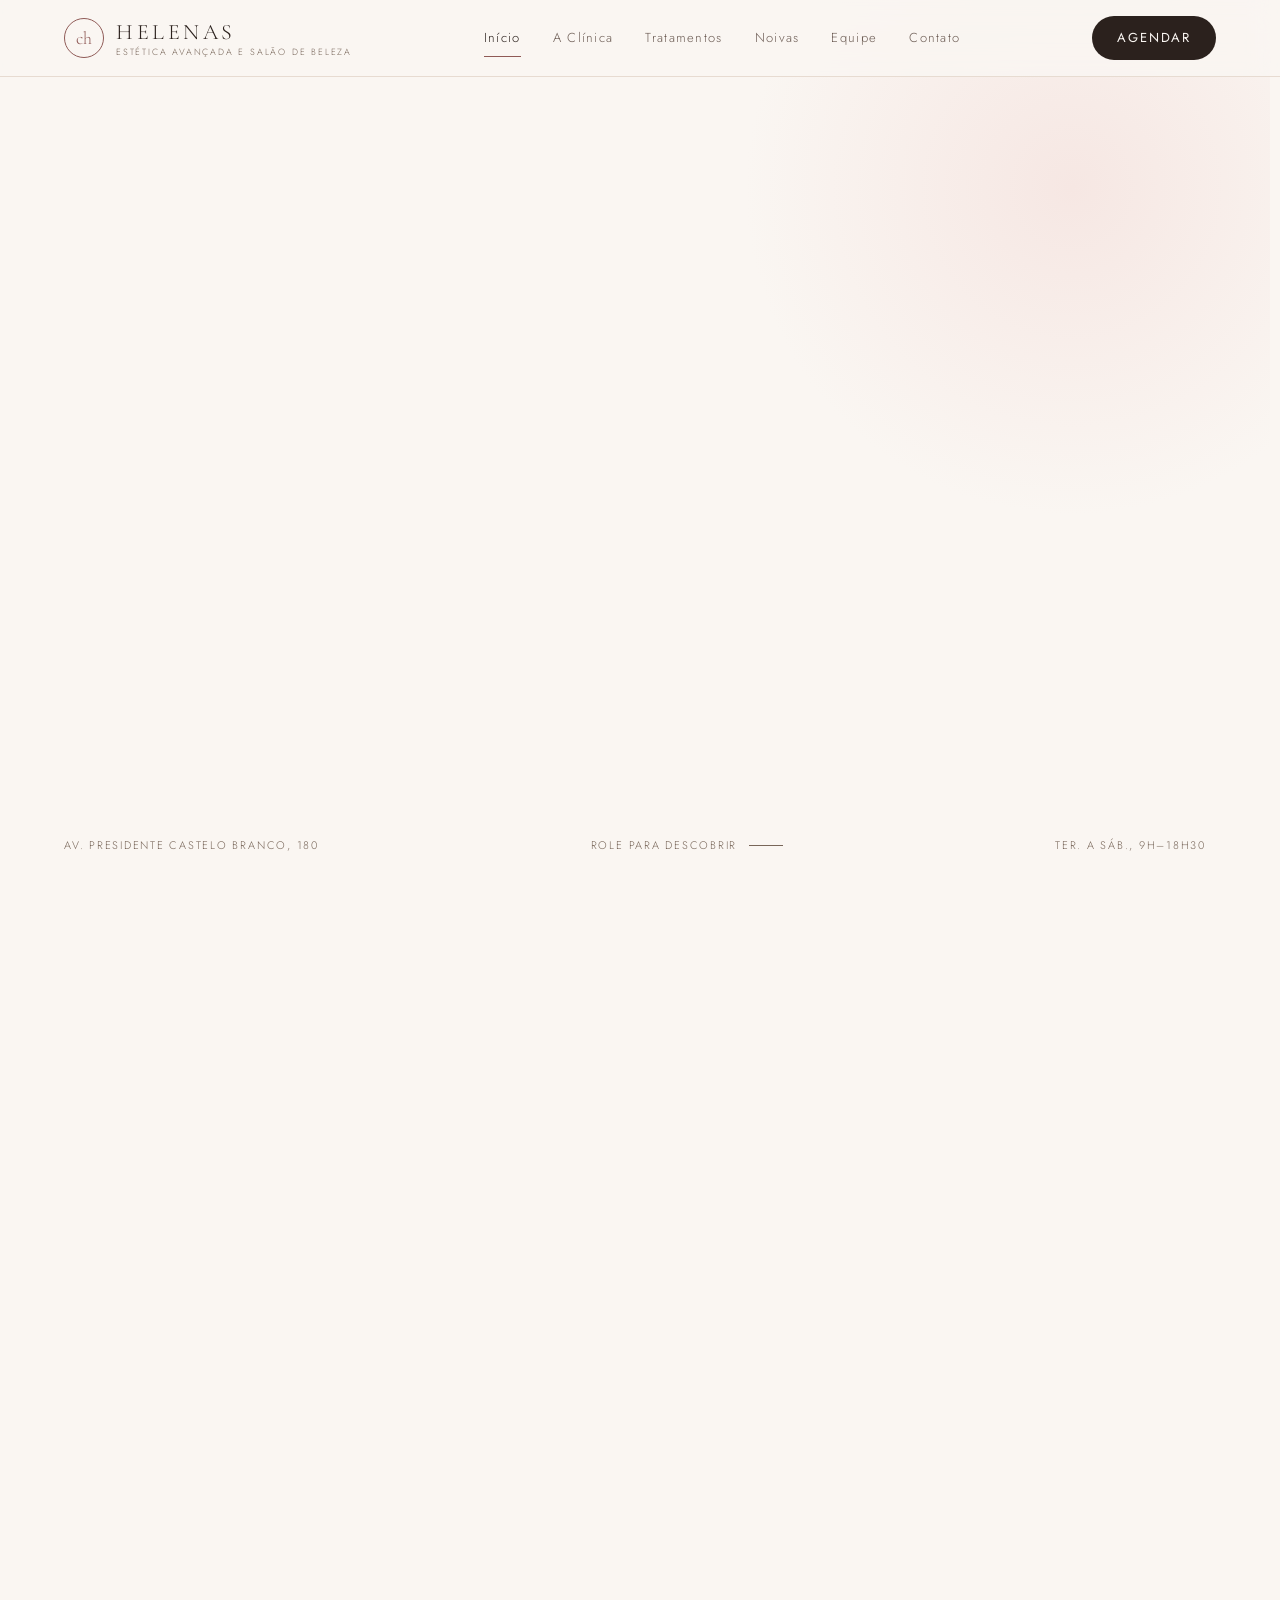
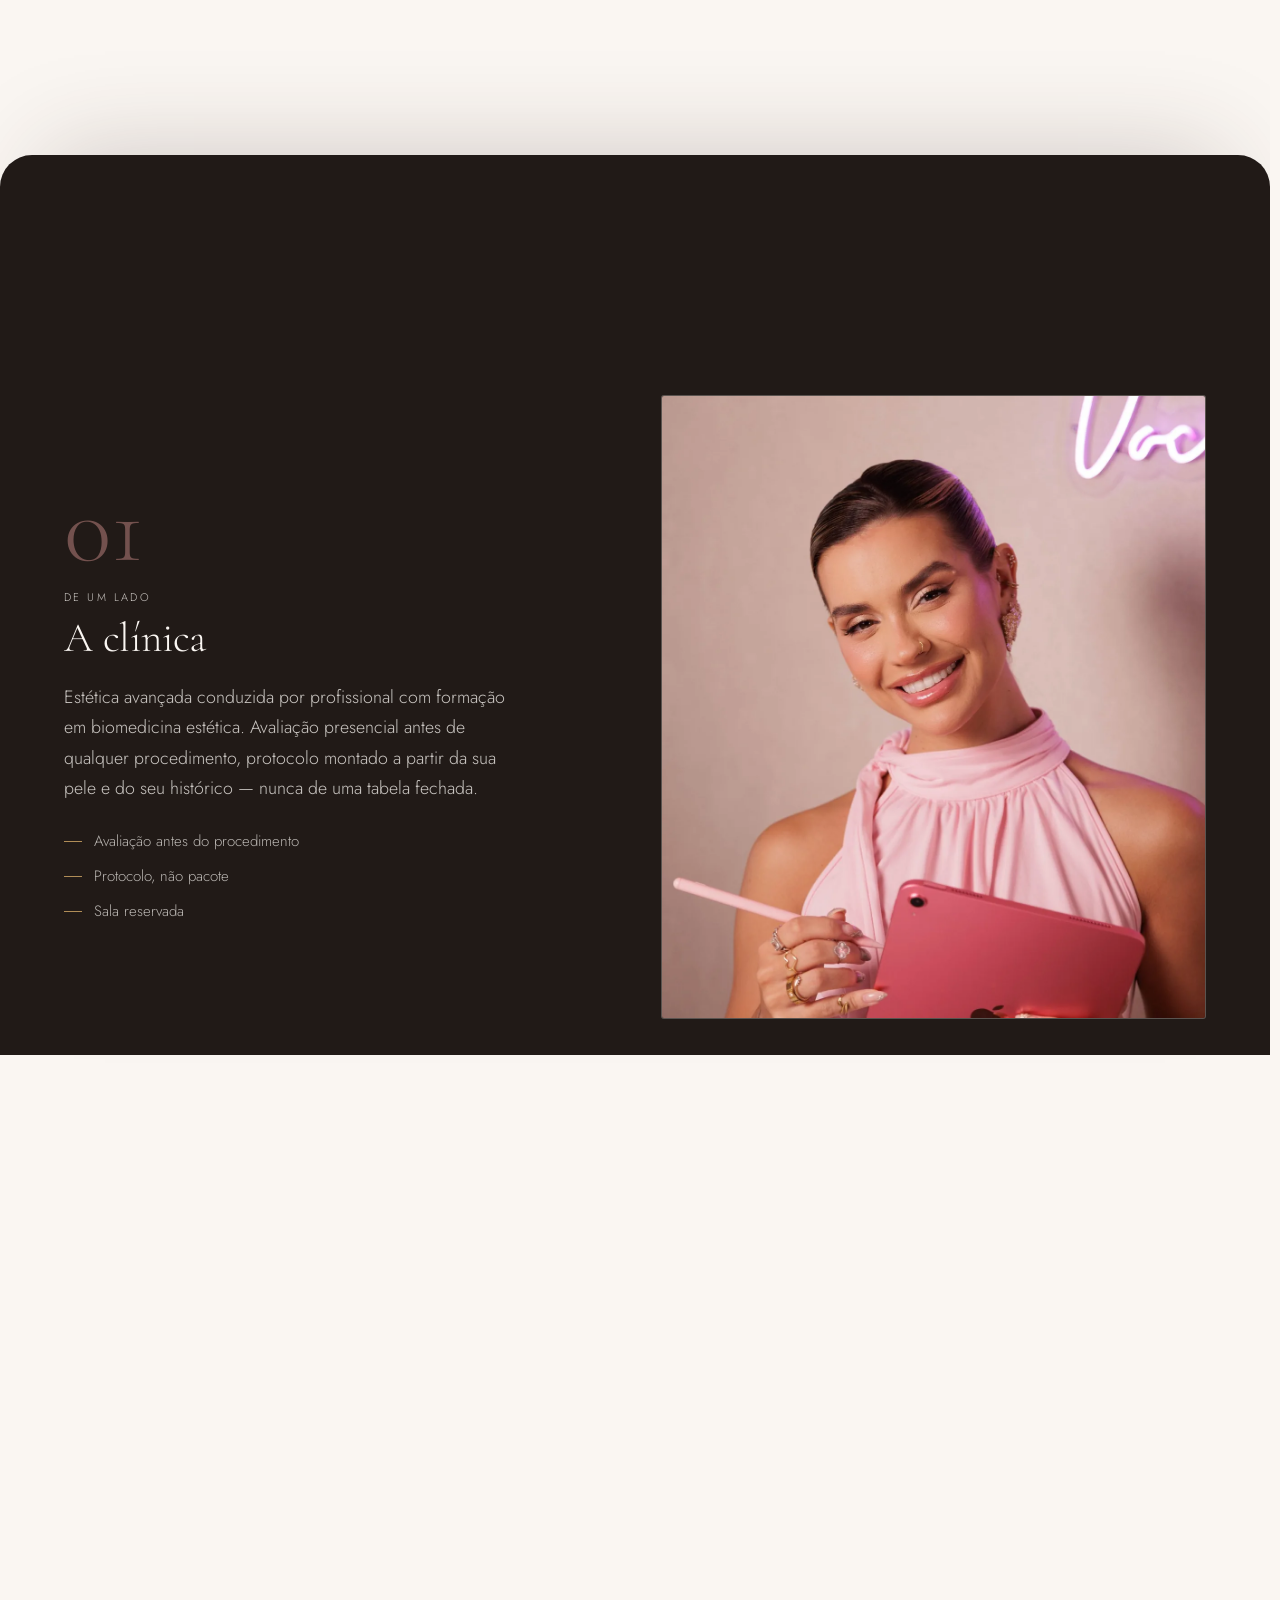
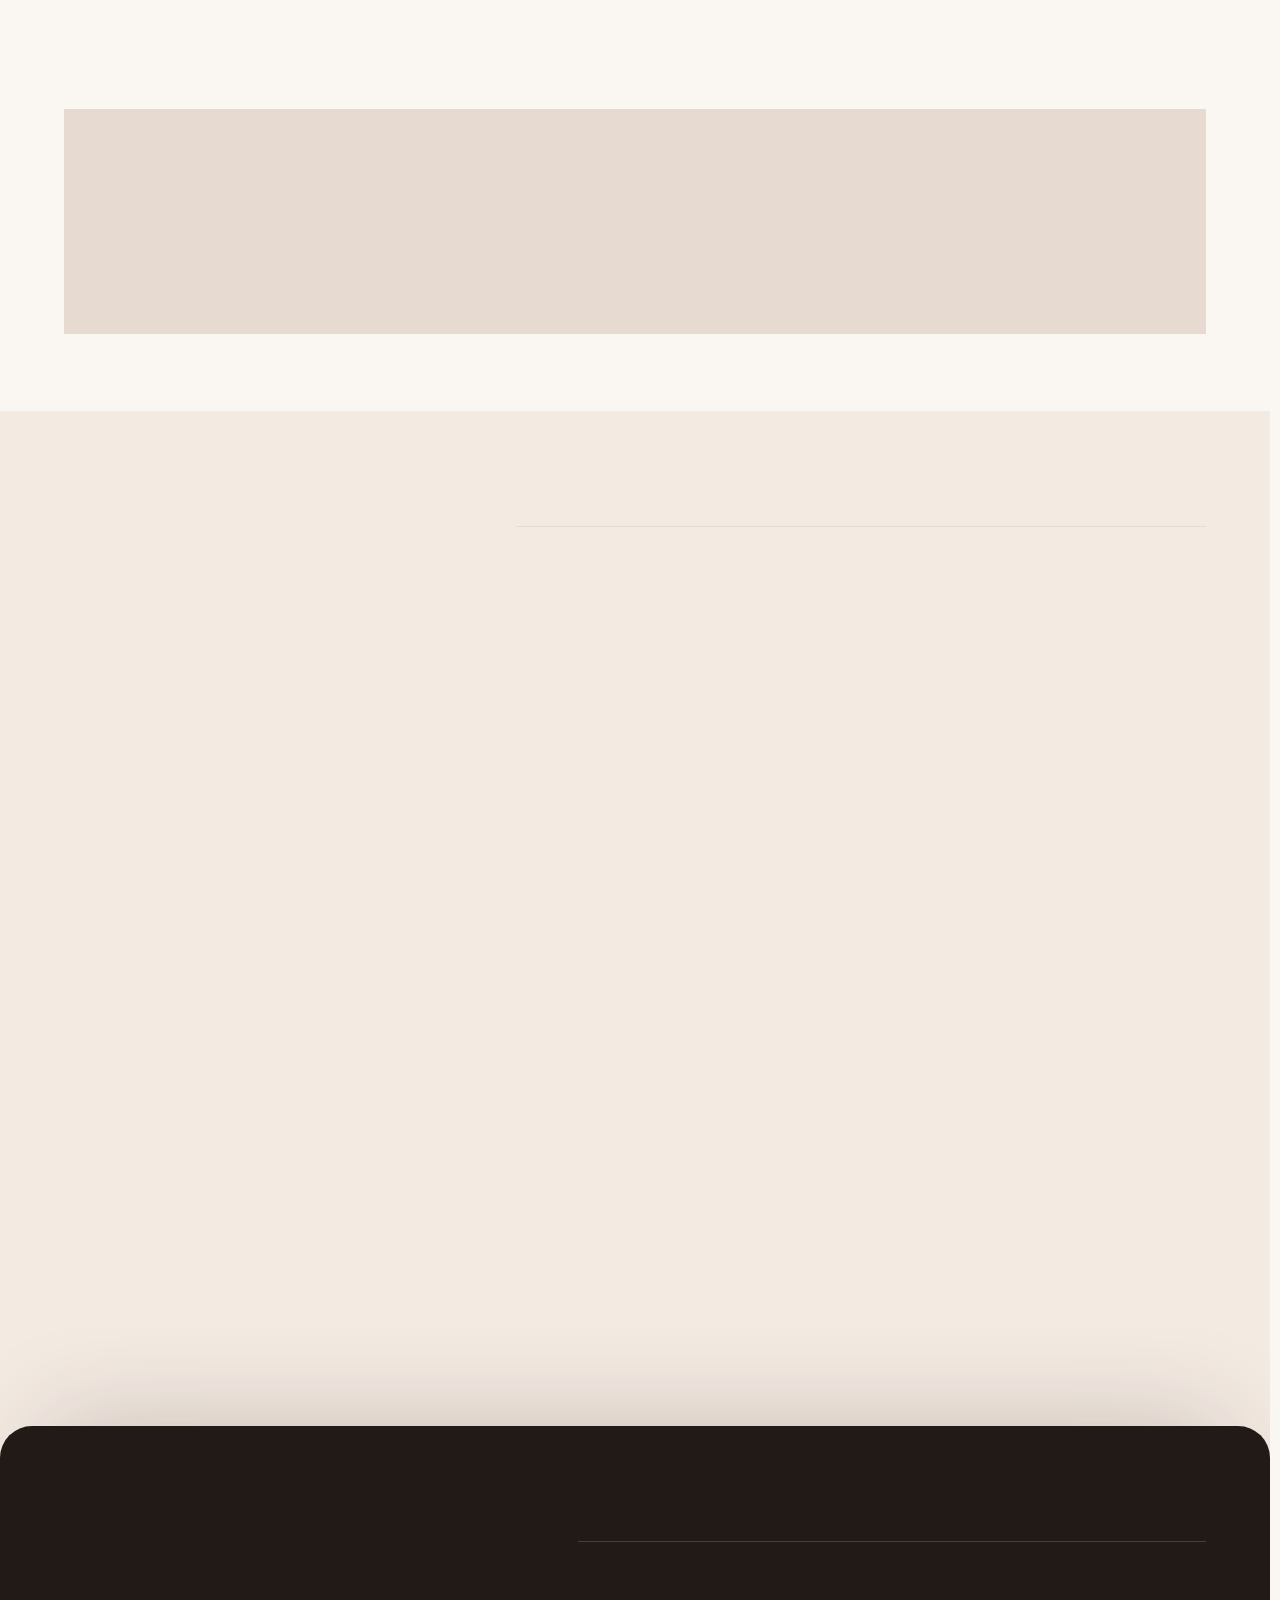
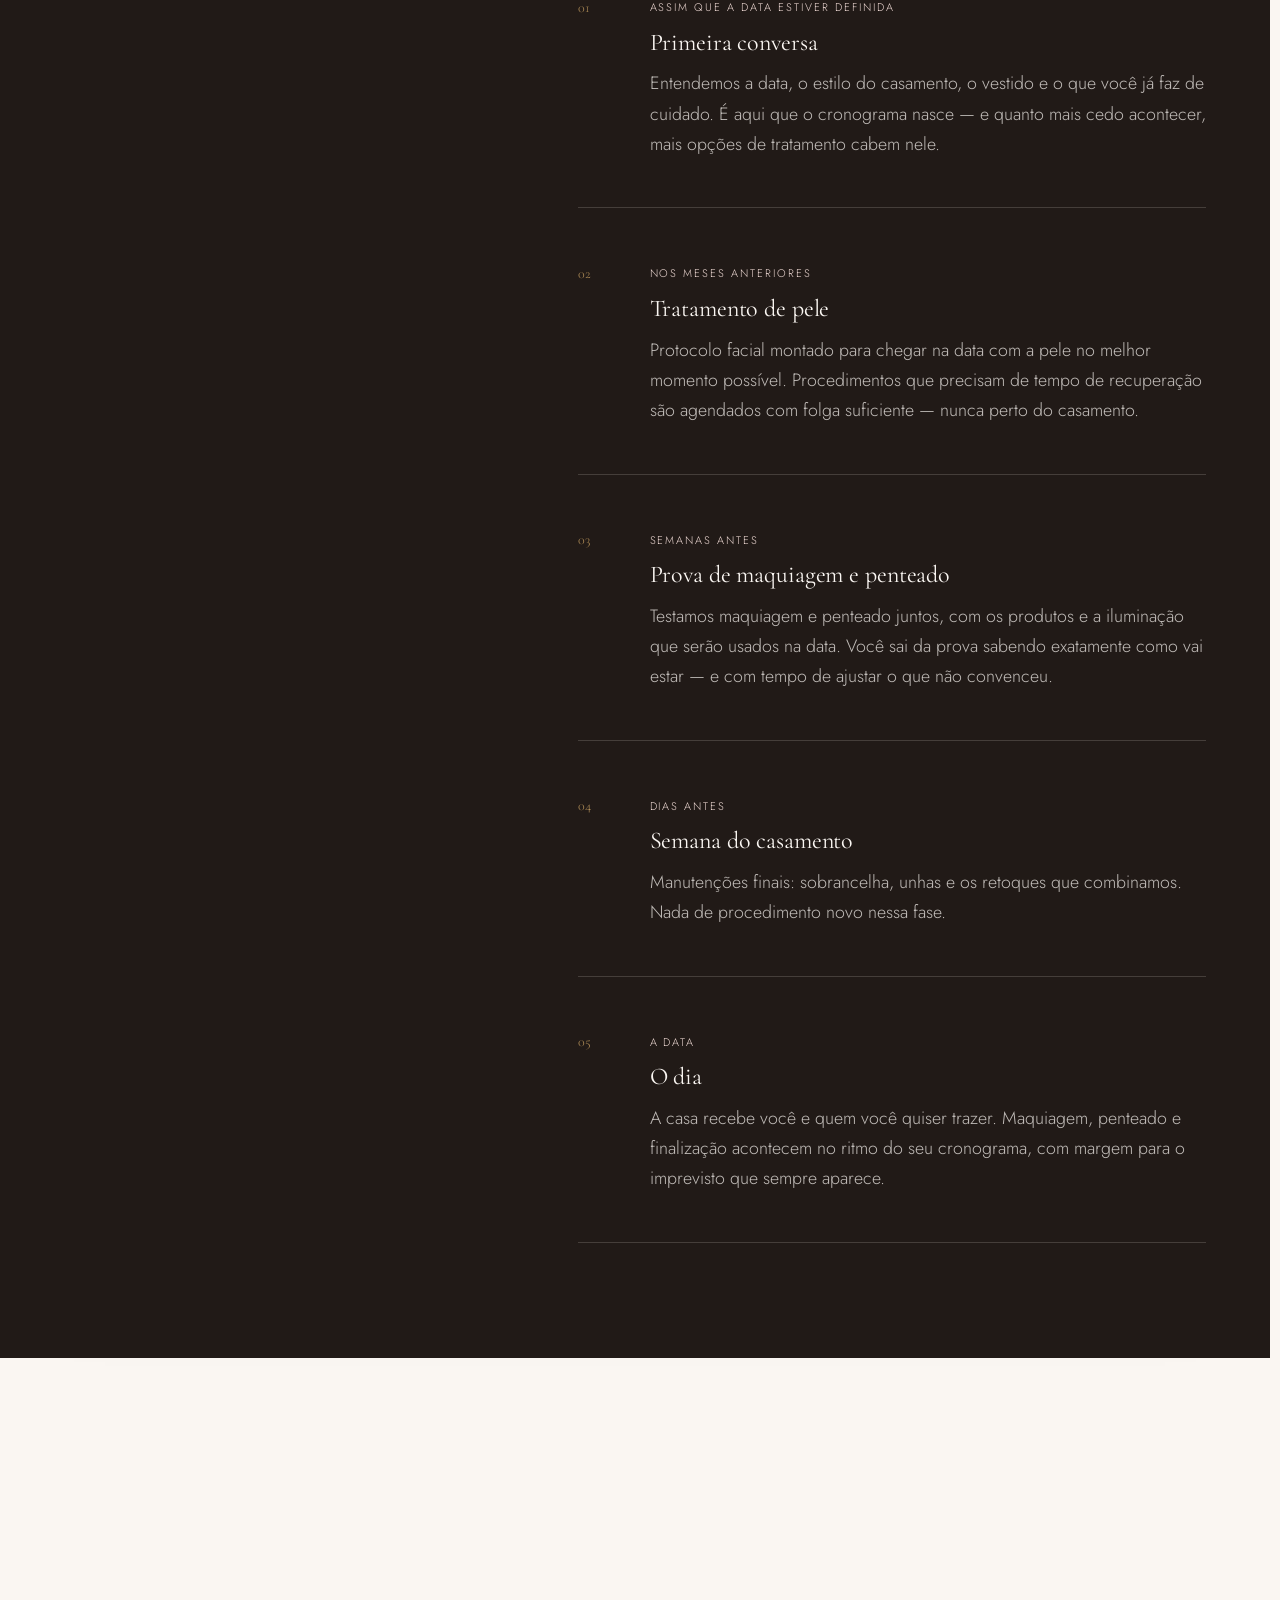
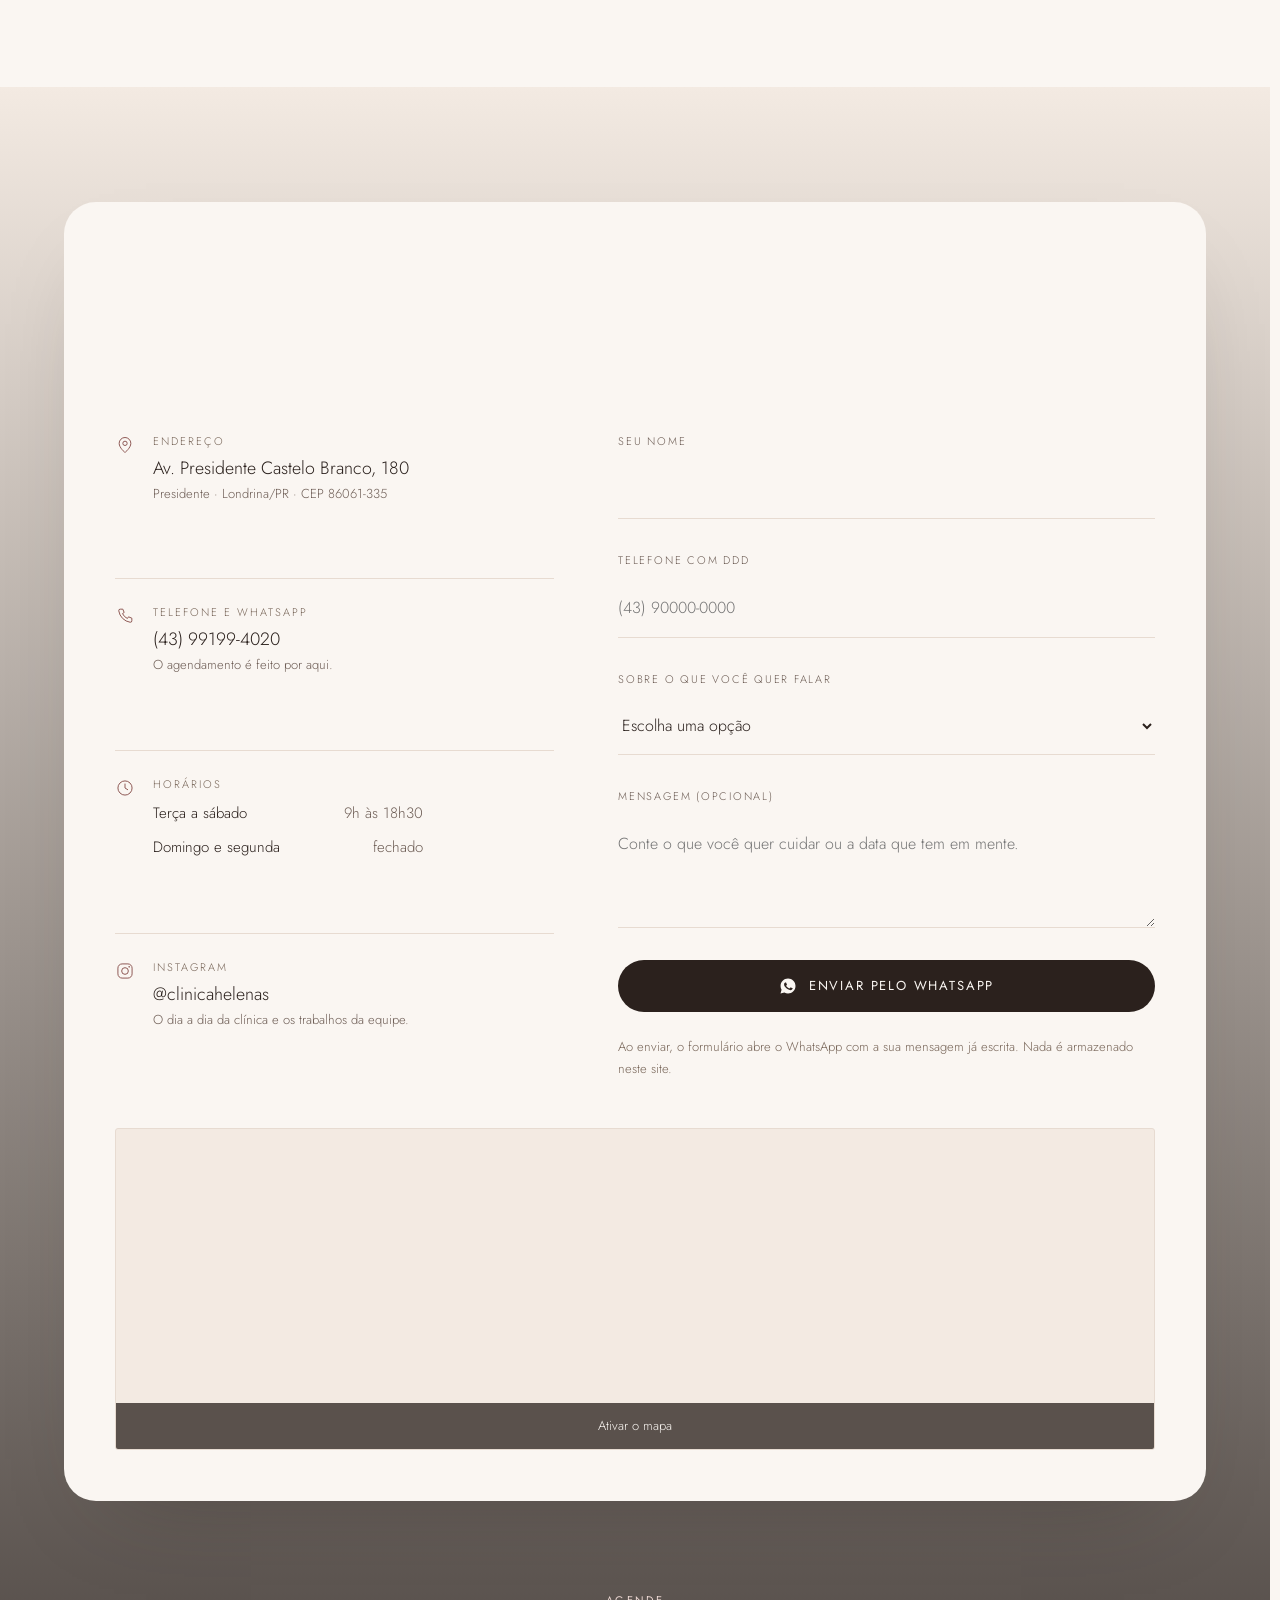
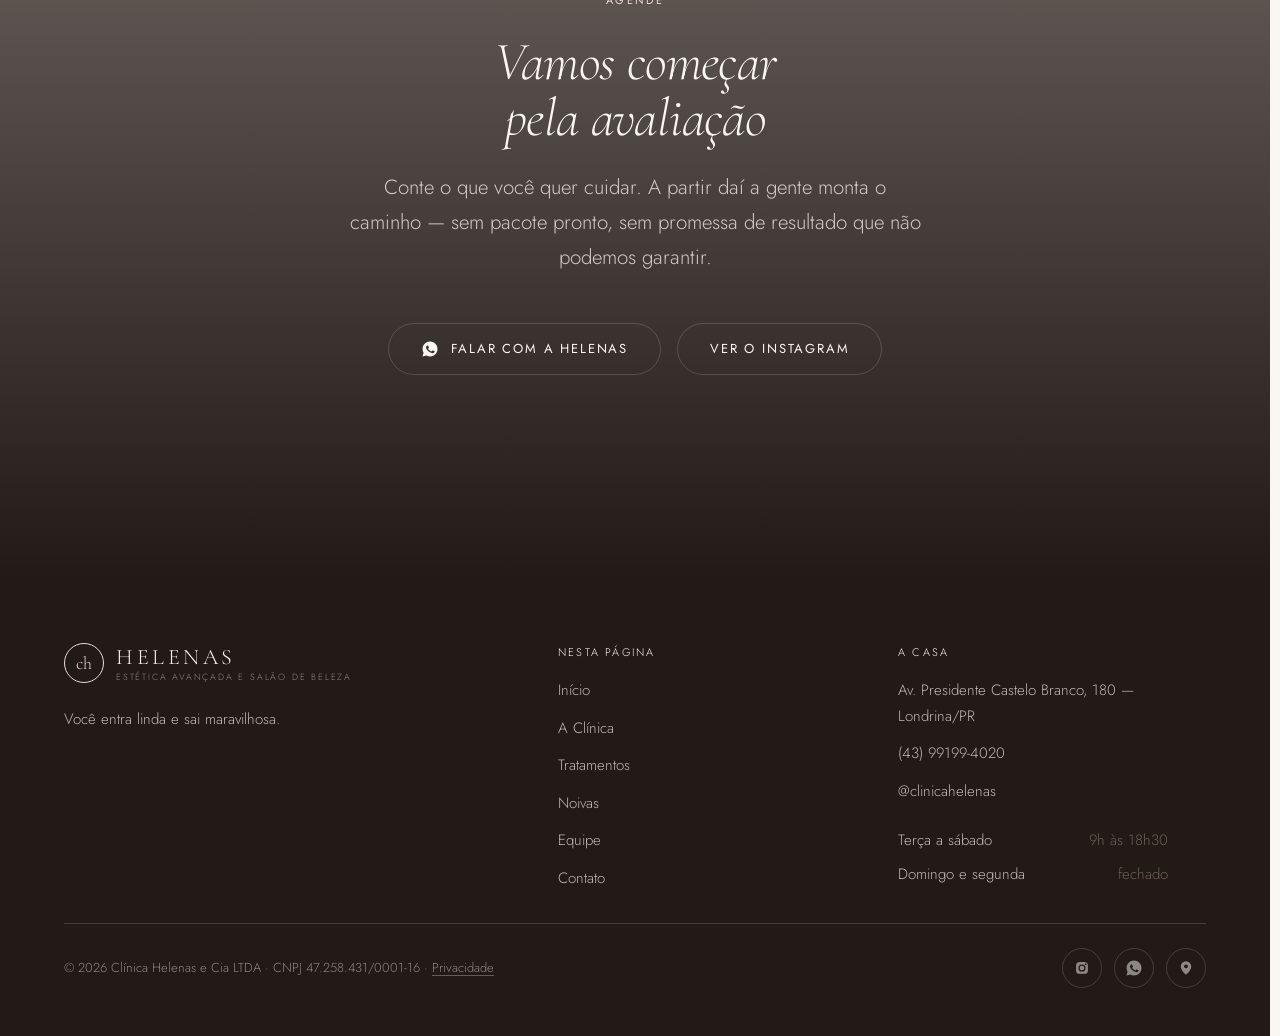
==== commit dc4711de: "Publica a V4: o celular como plataforma de primeira classe Tudo nesta versão saiu de abrir o site nu" ====
--- a/index.html
+++ b/index.html
@@ -33,8 +33,8 @@
 <link rel="preload" href="assets/fonts/cormorant-latin-var.woff2" as="font" type="font/woff2" crossorigin>
 <link rel="preload" href="assets/fonts/cormorant-italic-latin-var.woff2" as="font" type="font/woff2" crossorigin>
 <link rel="preload" href="assets/fonts/jost-latin-var.woff2" as="font" type="font/woff2" crossorigin>
-<link rel="stylesheet" href="assets/js/vendor/lenis.css?v=11509532">
-<link rel="stylesheet" href="assets/css/helenas.css?v=11509532">
+<link rel="stylesheet" href="assets/js/vendor/lenis.css?v=cd7ba1b9">
+<link rel="stylesheet" href="assets/css/helenas.css?v=cd7ba1b9">
 
 <script>
 /* Esconder-para-animar acontece aqui, antes da primeira pintura, para não
@@ -236,7 +236,7 @@
 <div data-fx style="display:flex;gap:var(--e6);flex-wrap:wrap"><button class="link-filete" type="button" data-abre="modal-julia-helenas" aria-haspopup="dialog">Conhecer Julia <svg class="seta" viewBox="0 0 24 24" fill="none" stroke="currentColor" stroke-width="1.2" aria-hidden="true" focusable="false"><path d="M4 12h15m0 0-5.5-5.5M19 12l-5.5 5.5" stroke-linecap="round" stroke-linejoin="round"/></svg></button><a class="link-filete" href="https://www.instagram.com/ju.helenas/" target="_blank" rel="noopener">@ju.helenas <svg class="seta" viewBox="0 0 24 24" fill="none" stroke="currentColor" stroke-width="1.2" aria-hidden="true" focusable="false"><path d="M4 12h15m0 0-5.5-5.5M19 12l-5.5 5.5" stroke-linecap="round" stroke-linejoin="round"/></svg></a></div>
 </div>
 </div>
-<div class="equipe__grade"><article class="membro" data-fx><!-- CAMPO DE FOTO [equipe-maria-gabriella]: Retrato de Maria Gabriella --><div class="campo" data-campo="equipe-maria-gabriella" aria-hidden="true"></div><div><span class="perfil__papel">Maquiagem</span><h3 style="margin-top:var(--e2)">Maria Gabriella</h3></div><div class="perfil__areas"><span class="marca-area">Maquiagem social e de festa</span><span class="marca-area">Maquiagem de noiva</span></div></article><article class="membro" data-fx><!-- CAMPO DE FOTO [equipe-lill-leite]: Retrato de Lill Leite --><div class="campo" data-campo="equipe-lill-leite" aria-hidden="true"></div><div><span class="perfil__papel">Cabelo e penteados</span><h3 style="margin-top:var(--e2)">Lill Leite</h3></div><div class="perfil__areas"><span class="marca-area">Penteado de noiva</span><span class="marca-area">Escova e finalização</span></div></article><article class="membro" data-fx><!-- CAMPO DE FOTO [equipe-leticia-oliveira]: Retrato de Letícia Oliveira --><div class="campo" data-campo="equipe-leticia-oliveira" aria-hidden="true"></div><div><span class="perfil__papel">Head Spa e terapias corporais</span><h3 style="margin-top:var(--e2)">Letícia Oliveira</h3></div><div class="perfil__areas"><span class="marca-area">Head Spa</span><span class="marca-area">Massagem relaxante</span></div></article></div>
+<div class="equipe__grade"><article class="membro" data-fx><!-- CAMPO DE FOTO [equipe-maria-gabriella]: Retrato de Maria Gabriella --><div class="campo campo--vazio" data-campo="equipe-maria-gabriella" aria-hidden="true"></div><div><span class="perfil__papel">Maquiagem</span><h3 style="margin-top:var(--e2)">Maria Gabriella</h3></div><div class="perfil__areas"><span class="marca-area">Maquiagem social e de festa</span><span class="marca-area">Maquiagem de noiva</span></div></article><article class="membro" data-fx><!-- CAMPO DE FOTO [equipe-lill-leite]: Retrato de Lill Leite --><div class="campo campo--vazio" data-campo="equipe-lill-leite" aria-hidden="true"></div><div><span class="perfil__papel">Cabelo e penteados</span><h3 style="margin-top:var(--e2)">Lill Leite</h3></div><div class="perfil__areas"><span class="marca-area">Penteado de noiva</span><span class="marca-area">Escova e finalização</span></div></article><article class="membro" data-fx><!-- CAMPO DE FOTO [equipe-leticia-oliveira]: Retrato de Letícia Oliveira --><div class="campo campo--vazio" data-campo="equipe-leticia-oliveira" aria-hidden="true"></div><div><span class="perfil__papel">Head Spa e terapias corporais</span><h3 style="margin-top:var(--e2)">Letícia Oliveira</h3></div><div class="perfil__areas"><span class="marca-area">Head Spa</span><span class="marca-area">Massagem relaxante</span></div></article></div>
 </div>
 </section>
 <section class="ato ato--veu" id="depoimentos" aria-labelledby="t-dep">
@@ -420,7 +420,7 @@
 <div class="modal__interno">
 <div class="modal__cabeca"><h2 id="modal-corpo-e-bem-estar-t">Massagem e cuidado corporal</h2></div>
 <p class="texto-g" style="max-width:62ch;margin-top:var(--e5)">Essa é a parte mais silenciosa da casa. Massagem relaxante, cuidado com a tensão de pescoço e ombros e terapias corporais conduzidas sem pressa, em sala reservada. Boa parte das clientes chega aqui depois de uma semana pesada — e é exatamente para isso que a sala existe.</p>
-<div class="modal__banda"><!-- CAMPO DE FOTO [trat-corpo-e-bem-estar]: Atendimento de corpo e bem-estar --><div class="campo campo--banda" data-campo="trat-corpo-e-bem-estar" aria-hidden="true"></div></div>
+<div class="modal__banda"><!-- CAMPO DE FOTO [trat-corpo-e-bem-estar]: Atendimento de corpo e bem-estar --><div class="campo campo--banda campo--vazio" data-campo="trat-corpo-e-bem-estar" aria-hidden="true"></div></div>
 <ul class="proc"><li class="proc__item"><div class="proc__linha">
 <span class="proc__ordem" aria-hidden="true">01</span>
 <div class="proc__cabeca"><h3>Massagem relaxante</h3><p class="proc__resumo">Sessão em sala reservada, com pressão ajustada ao que o seu corpo aguenta.</p></div>
@@ -601,5 +601,5 @@
 </div>
 </div>
 </dialog>
-<a class="zap" data-zap data-visivel="nao" href="https://wa.me/5543991994020?text=Ol%C3%A1%21%20Vim%20pelo%20site%20da%20Cl%C3%ADnica%20Helenas%20e%20fiquei%20com%20algumas%20d%C3%BAvidas.%20Posso%20falar%20com%20voc%C3%AAs%20por%20aqui%3F" target="_blank" rel="noopener" aria-label="Falar com a Clínica Helenas pelo WhatsApp"><svg viewBox="0 0 24 24" aria-hidden="true" focusable="false"><path d="M12.04 2c-5.5 0-9.96 4.46-9.96 9.96 0 1.76.46 3.45 1.34 4.96L2 22l5.2-1.36a9.9 9.9 0 0 0 4.84 1.24h.01c5.5 0 9.96-4.46 9.96-9.96S17.54 2 12.04 2Zm5.8 14.13c-.24.68-1.42 1.32-1.95 1.37-.5.05-.98.23-3.3-.69-2.78-1.1-4.55-3.95-4.69-4.13-.14-.19-1.12-1.49-1.12-2.84 0-1.35.71-2.02.96-2.29.25-.28.55-.35.73-.35.18 0 .37 0 .53.01.17.01.4-.06.62.48.24.57.8 1.97.87 2.11.07.14.12.31.02.5-.1.19-.15.31-.29.47-.14.17-.3.37-.43.5-.14.14-.29.29-.12.57.17.28.74 1.22 1.59 1.98 1.09.97 2.01 1.27 2.29 1.41.28.14.45.12.62-.07.17-.19.71-.83.9-1.11.19-.28.38-.24.64-.14.26.09 1.65.78 1.94.92.28.14.47.21.54.33.07.11.07.65-.17 1.33Z"/></svg></a><script src="assets/js/vendor/gsap.min.js?v=11509532"></script><script src="assets/js/vendor/ScrollTrigger.min.js?v=11509532"></script><script src="assets/js/vendor/lenis.min.js?v=11509532"></script><script src="assets/js/app.js?v=11509532" defer></script></body>
+<a class="zap" data-zap data-visivel="nao" href="https://wa.me/5543991994020?text=Ol%C3%A1%21%20Vim%20pelo%20site%20da%20Cl%C3%ADnica%20Helenas%20e%20fiquei%20com%20algumas%20d%C3%BAvidas.%20Posso%20falar%20com%20voc%C3%AAs%20por%20aqui%3F" target="_blank" rel="noopener" aria-label="Falar com a Clínica Helenas pelo WhatsApp"><svg viewBox="0 0 24 24" aria-hidden="true" focusable="false"><path d="M12.04 2c-5.5 0-9.96 4.46-9.96 9.96 0 1.76.46 3.45 1.34 4.96L2 22l5.2-1.36a9.9 9.9 0 0 0 4.84 1.24h.01c5.5 0 9.96-4.46 9.96-9.96S17.54 2 12.04 2Zm5.8 14.13c-.24.68-1.42 1.32-1.95 1.37-.5.05-.98.23-3.3-.69-2.78-1.1-4.55-3.95-4.69-4.13-.14-.19-1.12-1.49-1.12-2.84 0-1.35.71-2.02.96-2.29.25-.28.55-.35.73-.35.18 0 .37 0 .53.01.17.01.4-.06.62.48.24.57.8 1.97.87 2.11.07.14.12.31.02.5-.1.19-.15.31-.29.47-.14.17-.3.37-.43.5-.14.14-.29.29-.12.57.17.28.74 1.22 1.59 1.98 1.09.97 2.01 1.27 2.29 1.41.28.14.45.12.62-.07.17-.19.71-.83.9-1.11.19-.28.38-.24.64-.14.26.09 1.65.78 1.94.92.28.14.47.21.54.33.07.11.07.65-.17 1.33Z"/></svg></a><script src="assets/js/vendor/gsap.min.js?v=cd7ba1b9"></script><script src="assets/js/vendor/ScrollTrigger.min.js?v=cd7ba1b9"></script><script src="assets/js/vendor/lenis.min.js?v=cd7ba1b9"></script><script src="assets/js/app.js?v=cd7ba1b9" defer></script></body>
 </html>
--- a/assets/css/helenas.css
+++ b/assets/css/helenas.css
@@ -297,18 +297,18 @@
   transform: translateY(101%);
   transition: transform var(--lento);
 }
-.botao:hover::after, .botao:focus-visible::after { transform: translateY(0); }
+.botao:focus-visible::after { transform: translateY(0); }
 
 .botao--primario { background: var(--tinta); color: var(--porcelana); }
 .botao--primario::after { background: var(--rose-forte); }
 
 .botao--contorno { border-color: currentColor; color: var(--pg-fg); }
 .botao--contorno::after { background: var(--pg-fg); }
-.botao--contorno:hover, .botao--contorno:focus-visible { color: var(--pg-bg); }
+.botao--contorno:focus-visible { color: var(--pg-bg); }
 
 .botao--claro { border-color: var(--linha-clara); color: var(--porcelana); }
 .botao--claro::after { background: var(--porcelana); }
-.botao--claro:hover, .botao--claro:focus-visible { color: var(--espresso); border-color: var(--porcelana); }
+.botao--claro:focus-visible { color: var(--espresso); border-color: var(--porcelana); }
 
 .botao svg { width: 18px; height: 18px; fill: currentColor; flex: none; }
 
@@ -331,9 +331,8 @@
   border: 0;
   background-color: transparent;
 }
-.link-filete:hover, .link-filete:focus-visible { background-size: 100% 1px; }
+.link-filete:focus-visible { background-size: 100% 1px; }
 .link-filete .seta { transition: transform var(--lento); }
-.link-filete:hover .seta { transform: translateX(5px); }
 
 .seta { width: 16px; height: 16px; flex: none; }
 
@@ -408,7 +407,6 @@
   color: var(--pg-marca);
   transition: background var(--rapido), color var(--rapido);
 }
-a.marca:hover .marca__selo { background: var(--pg-marca); color: var(--pg-bg); }
 .marca__texto { display: grid; line-height: 1; }
 .marca__nome { font-family: var(--serifa); font-size: 1.375rem; letter-spacing: 0.16em; }
 .marca__assinatura {
@@ -440,8 +438,8 @@
   transform-origin: left;
   transition: transform var(--lento);
 }
-.topo__link:hover, .topo__link.is-ativo { color: var(--pg-fg); }
-.topo__link:hover::after, .topo__link.is-ativo::after { transform: scaleX(1); }
+.topo__link.is-ativo { color: var(--pg-fg); }
+.topo__link.is-ativo::after { transform: scaleX(1); }
 
 .topo__acao { display: none; }
 @media (min-width: 62rem) { .topo__acao { display: inline-flex; } }
@@ -594,7 +592,30 @@
   aspect-ratio: 3 / 4;
   border-radius: var(--raio-placa) var(--raio-placa) 0 0;
 }
-@media (max-width: 61.99rem) { .hero__placa { display: none; } }
+
+/* No celular a placa existe — e precisa existir. A V3 a escondia abaixo de
+   62rem, então a primeira tela de quem chega pelo telefone era só tipografia
+   num fundo liso: uma clínica de estética sem nenhuma imagem, logo no alto.
+   E o navegador baixava a foto do mesmo jeito, escondida.
+
+   Aqui ela entra no fluxo, depois da nota e antes do rodapé: o texto
+   continua sobre fundo limpo — nada de véu por cima de letra — e a foto
+   ganha uma faixa própria. Sangra até a borda porque a tela é estreita e
+   o respiro lateral custa caro; os -24px espelham a calha do .env. */
+@media (max-width: 61.99rem) {
+  .hero__placa {
+    margin-top: var(--e7);
+    margin-inline: calc(var(--e5) * -1);
+  }
+  .hero__placa .campo {
+    aspect-ratio: 4 / 3;
+    border-radius: var(--raio-placa) var(--raio-placa) 0 0;
+  }
+}
+@media (min-width: 60rem) and (max-width: 61.99rem) {
+  /* Nessa faixa o .env usa calha de 64px, não de 24. */
+  .hero__placa { margin-inline: calc(var(--e8) * -1); }
+}
 
 .hero__rodape {
   position: relative;
@@ -755,9 +776,47 @@
 /* Tela baixa (notebook de 1366×768 e afins): o corpo do painel cede um
    ponto para sobrar ar entre o último marcador e a borda inferior. Só aqui
    — em monitor alto o texto mantém o tamanho de leitura normal. */
-@media (max-height: 50rem) {
+@media (max-height: 50rem) and (min-width: 56rem) {
   .fx .painel p { font-size: 0.9375rem; }
   .fx .painel__marcadores li { font-size: 0.875rem; }
+}
+
+/* ---- O painel pinado numa tela estreita ---------------------------------
+   Abaixo de 56rem a .painel__grade é uma coluna só, e o palco tem de caber
+   em 100svh junto com a cabeça da seção. Num telefone de 375×812 sobram
+   cerca de 500px para numeral, etiqueta, título, parágrafo, três marcadores
+   E a fotografia.
+
+   A conta não fecha com as medidas do monitor — lá o numeral sozinho chega a
+   144px. Aqui tudo encolhe e a ordem das faixas passa a ser explícita: o
+   texto mede o que precisa, a fotografia fica com o resto. É por isso que a
+   foto vira uma faixa larga em vez de um retrato: numa coluna única, é a
+   altura que é escassa, não a largura.
+
+   A alternativa seria pôr o texto POR CIMA da foto. Fica mais bonito em
+   captura de tela e pior de ler: o parágrafo desta seção precisa de cinco
+   linhas, e cinco linhas sobre fotografia pedem um véu que cobre dois terços
+   da imagem — some a foto e some o contraste. */
+@media (max-width: 55.99rem) {
+  .fx .casa__cabeca { margin-bottom: clamp(var(--e3), 2vh, var(--e5)); }
+  .fx .casa__cabeca h2 { font-size: clamp(1.5rem, 4.2vh, 2.125rem); }
+  .fx .casa__cabeca .texto-g { font-size: 0.9375rem; }
+
+  .fx .painel__grade {
+    grid-template-rows: auto minmax(0, 1fr);
+    gap: clamp(var(--e4), 2.4vh, var(--e6));
+    align-items: stretch;
+  }
+  .fx .painel__texto { min-height: 0; }
+
+  .fx .painel__ordem { font-size: clamp(1.75rem, 4.6vh, 2.5rem); margin-bottom: var(--e2); }
+  .fx .painel h3 { font-size: clamp(1.25rem, 3.4vh, 1.75rem); margin-top: var(--e1); }
+  .fx .painel p { margin-top: var(--e3); font-size: 0.875rem; max-width: none; }
+  .fx .painel__marcadores { margin-top: var(--e4); gap: var(--e2); }
+  .fx .painel__marcadores li { font-size: 0.8125rem; }
+
+  .fx .painel__campo { min-height: 120px; }
+  .fx .painel__campo .campo { height: 100%; width: 100%; }
 }
 
 /* -------------------------------------------------------------------------
@@ -824,10 +883,14 @@
   gap: var(--e2);
 }
 .indice__seta { width: 28px; height: 28px; color: var(--pg-clara); transition: transform var(--lento), color var(--rapido); }
-.indice__botao:hover .indice__nome, .indice__botao:focus-visible .indice__nome { color: var(--pg-marca); }
-.indice__botao:hover .indice__seta, .indice__botao:focus-visible .indice__seta { transform: translateX(8px); color: var(--pg-marca); }
+.indice__botao:focus-visible .indice__nome { color: var(--pg-marca); }
+.indice__botao:focus-visible .indice__seta { transform: translateX(8px); color: var(--pg-marca); }
 @media (min-width: 48rem) {
-  .indice__botao:hover .indice__nome, .indice__botao:focus-visible .indice__nome { transform: translateX(10px); }
+  .indice__botao:focus-visible .indice__nome { transform: translateX(10px); }
+}
+/* 48rem alcança tablet, que é toque: o :hover precisa da mesma guarda. */
+@media (min-width: 48rem) and (hover: hover) and (pointer: fine) {
+  .indice__botao:hover .indice__nome { transform: translateX(10px); }
 }
 
 /* -------------------------------------------------------------------------
@@ -894,6 +957,24 @@
 .membro .campo { aspect-ratio: 4 / 5; }
 .membro h3 { font-size: 1.5rem; }
 
+/* Três profissionais ainda sem retrato. Lado a lado no desktop, os três
+   campos vazios formam uma fileira regular e leem como espaço reservado.
+   Empilhados num celular viram três placas de 409px em branco, uma atrás da
+   outra — 1200px de nada, que o olho lê como imagem que não carregou.
+   Abaixo de 48rem o campo vazio sai e sobra o cartão: função, nome e
+   especialidades. Quando a foto chegar, o campo deixa de ser --vazio e
+   volta sozinho, sem tocar em nada. */
+@media (max-width: 47.99rem) {
+  .membro .campo--vazio { display: none; }
+  .equipe__grade { gap: var(--e6); }
+  .membro {
+    gap: var(--e3);
+    padding-bottom: var(--e5);
+    border-bottom: 1px solid var(--pg-linha);
+  }
+  .membro:last-child { border-bottom: 0; padding-bottom: 0; }
+}
+
 /* -------------------------------------------------------------------------
    13. Ato 8 — depoimentos. Coluna que segura + citações que passam.
    ------------------------------------------------------------------------- */
@@ -935,7 +1016,6 @@
   transition: color var(--rapido);
 }
 .faq__item summary::-webkit-details-marker { display: none; }
-.faq__item summary:hover { color: var(--pg-marca); }
 .faq__sinal { position: relative; width: 16px; height: 16px; flex: none; margin-top: 0.4em; }
 .faq__sinal::before, .faq__sinal::after {
   content: "";
@@ -968,7 +1048,6 @@
 .dado svg { width: 20px; height: 20px; color: var(--rose-forte); stroke: currentColor; fill: none; stroke-width: 1.2; margin-top: 3px; }
 .dado__rotulo { font-size: var(--t-etiqueta); letter-spacing: 0.18em; text-transform: uppercase; color: var(--tinta-clara); display: block; margin-bottom: 2px; }
 .dado__valor { color: var(--tinta); transition: color var(--rapido); }
-a.dado__valor:hover { color: var(--rose-forte); }
 .dado__extra { font-size: var(--t-mini); color: var(--tinta-suave); }
 .horarios { display: grid; gap: var(--e2); font-size: 0.9375rem; }
 .horarios li { display: flex; justify-content: space-between; gap: var(--e4); max-width: 30ch; }
@@ -1032,7 +1111,6 @@
    ------------------------------------------------------------------------- */
 .rodape { background: var(--espresso); color: rgba(250, 246, 242, 0.72); padding-block: var(--e8) var(--e7); font-size: 0.9375rem; }
 .rodape a { transition: color var(--rapido); }
-.rodape a:hover { color: var(--porcelana); }
 .rodape__grade { display: grid; gap: var(--e6); padding-bottom: var(--e6); border-bottom: 1px solid var(--linha-clara); }
 @media (min-width: 48rem) { .rodape__grade { grid-template-columns: 1.5fr 1fr 1fr; align-items: start; } }
 .rodape .marca__nome { color: var(--porcelana); }
@@ -1065,7 +1143,7 @@
   text-decoration-color: rgba(250, 246, 242, 0.3);
   transition: color var(--rapido), text-decoration-color var(--rapido);
 }
-.rodape__legal:hover, .rodape__legal:focus-visible { color: var(--porcelana); text-decoration-color: currentColor; }
+.rodape__legal:focus-visible { color: var(--porcelana); text-decoration-color: currentColor; }
 
 .rodape__sociais { display: flex; gap: var(--e3); }
 .rodape__sociais a {
@@ -1076,13 +1154,11 @@
   border-radius: 50%;
   transition: border-color var(--rapido), background var(--rapido), color var(--rapido);
 }
-.rodape__sociais a:hover { border-color: var(--rose); background: var(--rose); color: var(--espresso); }
 .rodape__sociais svg { width: 18px; height: 18px; fill: currentColor; }
 /* A lente e o ponto do ícone do Instagram são VAZADOS, não brancos: seguem o
    fundo do botão. Fixos em porcelana, viravam um anel claro sobre o disco
    rosa do hover. */
 .rodape__sociais .ico-vazado { fill: var(--espresso); transition: fill var(--rapido); }
-.rodape__sociais a:hover .ico-vazado { fill: var(--rose); }
 
 /* CTA persistente — entra depois do hero, some quando um modal abre */
 .zap {
@@ -1103,7 +1179,6 @@
   transition: opacity var(--rapido), translate var(--rapido), visibility var(--rapido), background var(--rapido);
 }
 .zap[data-visivel="sim"] { opacity: 1; visibility: visible; translate: 0; }
-.zap:hover { background: var(--rose-forte); }
 .zap svg { width: 27px; height: 27px; fill: currentColor; }
 
 /* -------------------------------------------------------------------------
@@ -1177,7 +1252,6 @@
   color: var(--tinta-suave);
   transition: border-color var(--rapido), color var(--rapido);
 }
-.modal__fechar:hover { border-color: var(--rose-forte); color: var(--rose-forte); }
 .modal__fechar svg { width: 14px; height: 14px; stroke: currentColor; stroke-width: 1.5; fill: none; }
 
 .modal__corpo { flex: 1; overflow-y: auto; overscroll-behavior: contain; }
@@ -1292,3 +1366,62 @@
   body { background: #fff; color: #000; font-size: 11pt; }
   .ato { padding-block: 1rem; }
 }
+
+/* -------------------------------------------------------------------------
+   20. Ponteiro de verdade
+   Num aparelho de toque o :hover GRUDA: o navegador mantem o estado depois
+   do toque, ate que se toque em outro lugar. No celular isso aparece como
+   botao preso no preenchimento de hover e link preso com o filete cheio —
+   le-se como defeito. Por isso todo :hover mora aqui dentro.
+   O :focus-visible NAO esta aqui, de proposito: ele e do teclado e vale
+   sempre, inclusive num tablet com teclado acoplado.
+   ------------------------------------------------------------------------- */
+@media (hover: hover) and (pointer: fine) {
+  .botao:hover::after { transform: translateY(0); }
+  .botao--contorno:hover { color: var(--pg-bg); }
+  .botao--claro:hover { color: var(--espresso); border-color: var(--porcelana); }
+  .link-filete:hover { background-size: 100% 1px; }
+  .link-filete:hover .seta { transform: translateX(5px); }
+  a.marca:hover .marca__selo { background: var(--pg-marca); color: var(--pg-bg); }
+  .topo__link:hover { color: var(--pg-fg); }
+  .topo__link:hover::after { transform: scaleX(1); }
+  .indice__botao:hover .indice__nome { color: var(--pg-marca); }
+  .indice__botao:hover .indice__seta { transform: translateX(8px); color: var(--pg-marca); }
+  .faq__item summary:hover { color: var(--pg-marca); }
+  a.dado__valor:hover { color: var(--rose-forte); }
+  .rodape a:hover { color: var(--porcelana); }
+  .rodape__legal:hover { color: var(--porcelana); text-decoration-color: currentColor; }
+  .rodape__sociais a:hover { border-color: var(--rose); background: var(--rose); color: var(--espresso); }
+  .rodape__sociais a:hover .ico-vazado { fill: var(--rose); }
+  .zap:hover { background: var(--rose-forte); }
+  .modal__fechar:hover { border-color: var(--rose-forte); color: var(--rose-forte); }
+}
+
+/* -------------------------------------------------------------------------
+   21. Toque — área de alvo
+   Num ponteiro grosso (dedo) o alvo precisa ter altura própria, não só o
+   tamanho da letra. Medido na V3: o telefone da seção Contato tinha 23px de
+   altura, e os nove links do rodapé, 22px — metade do mínimo de 44px. Num
+   aparelho de toque isso é errar o link e cair no de baixo.
+   A regra só vale onde o ponteiro é grosso: no desktop o layout fica como
+   estava, porque lá 22px de alvo com mouse é confortável.
+   ------------------------------------------------------------------------- */
+@media (pointer: coarse) {
+  .rodape__lista a,
+  .rodape__legal,
+  a.dado__valor,
+  .link-filete {
+    /* padding, não min-height: o alvo cresce em volta da letra sem empurrar
+       a linha de base nem abrir buraco na coluna. */
+    padding-block: 11px;
+    /* O inline-block é o que faz o padding vertical valer num <a> de texto. */
+    display: inline-block;
+  }
+  .rodape__lista { gap: 0; }
+  .link-filete { display: inline-flex; }
+  /* O menu é a navegação inteira do celular: merece o alvo cheio. */
+  .menu-botao { min-height: 44px; }
+  .marca { min-height: 44px; }
+  /* Os três discos do rodapé passam de 40 para 44. */
+  .rodape__sociais a { width: 44px; height: 44px; }
+}
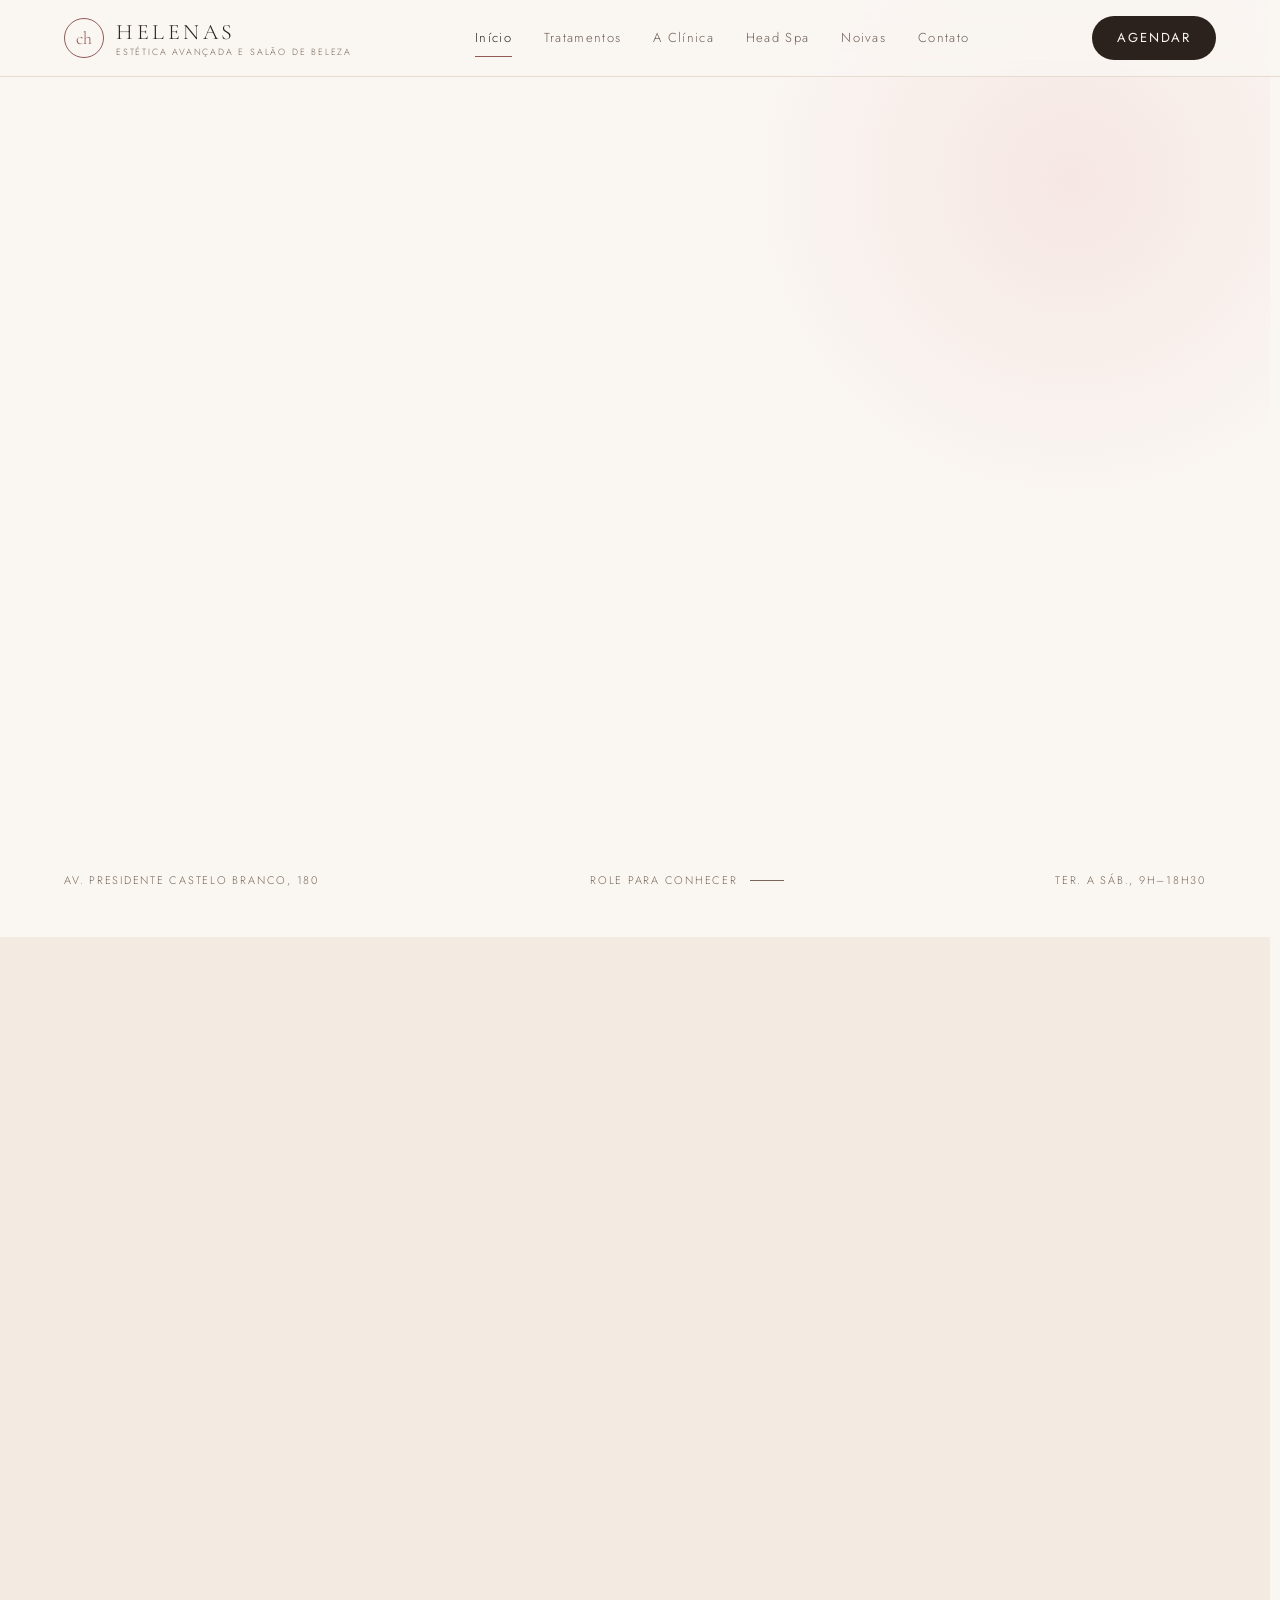
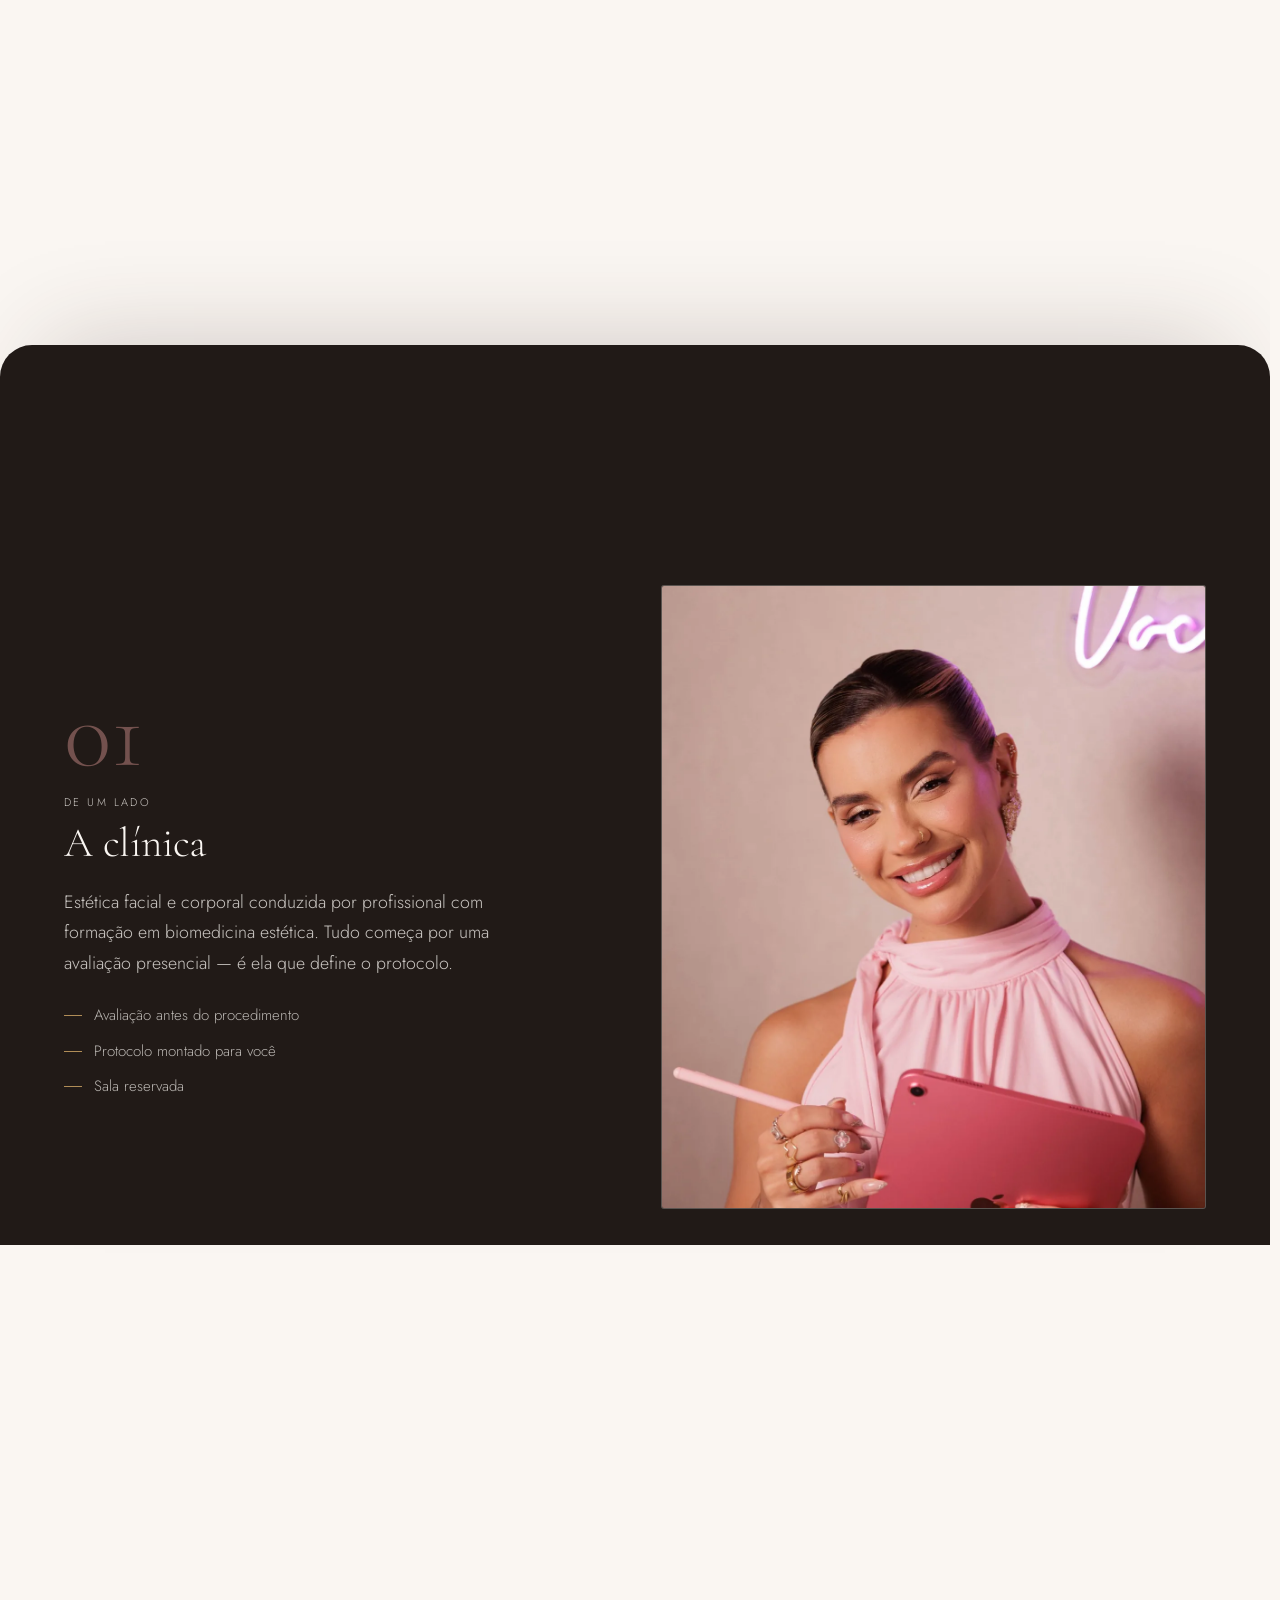
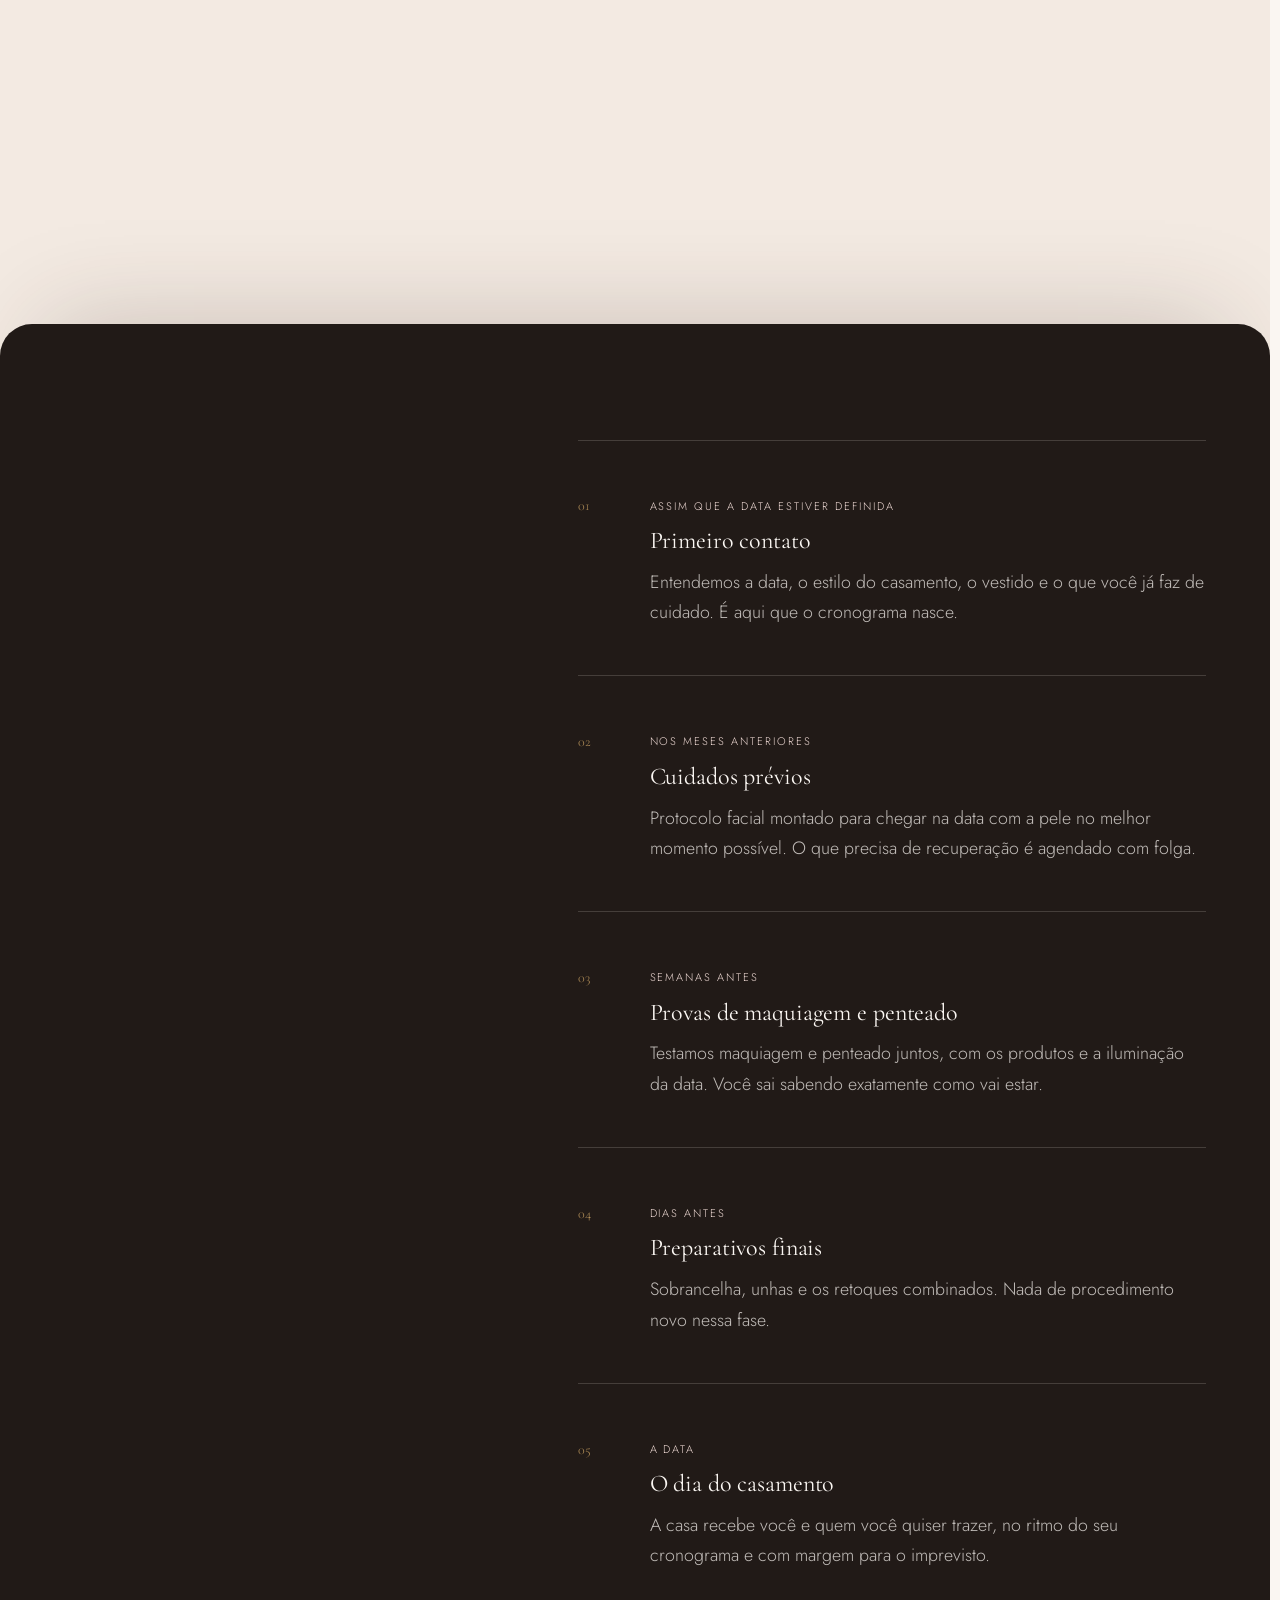
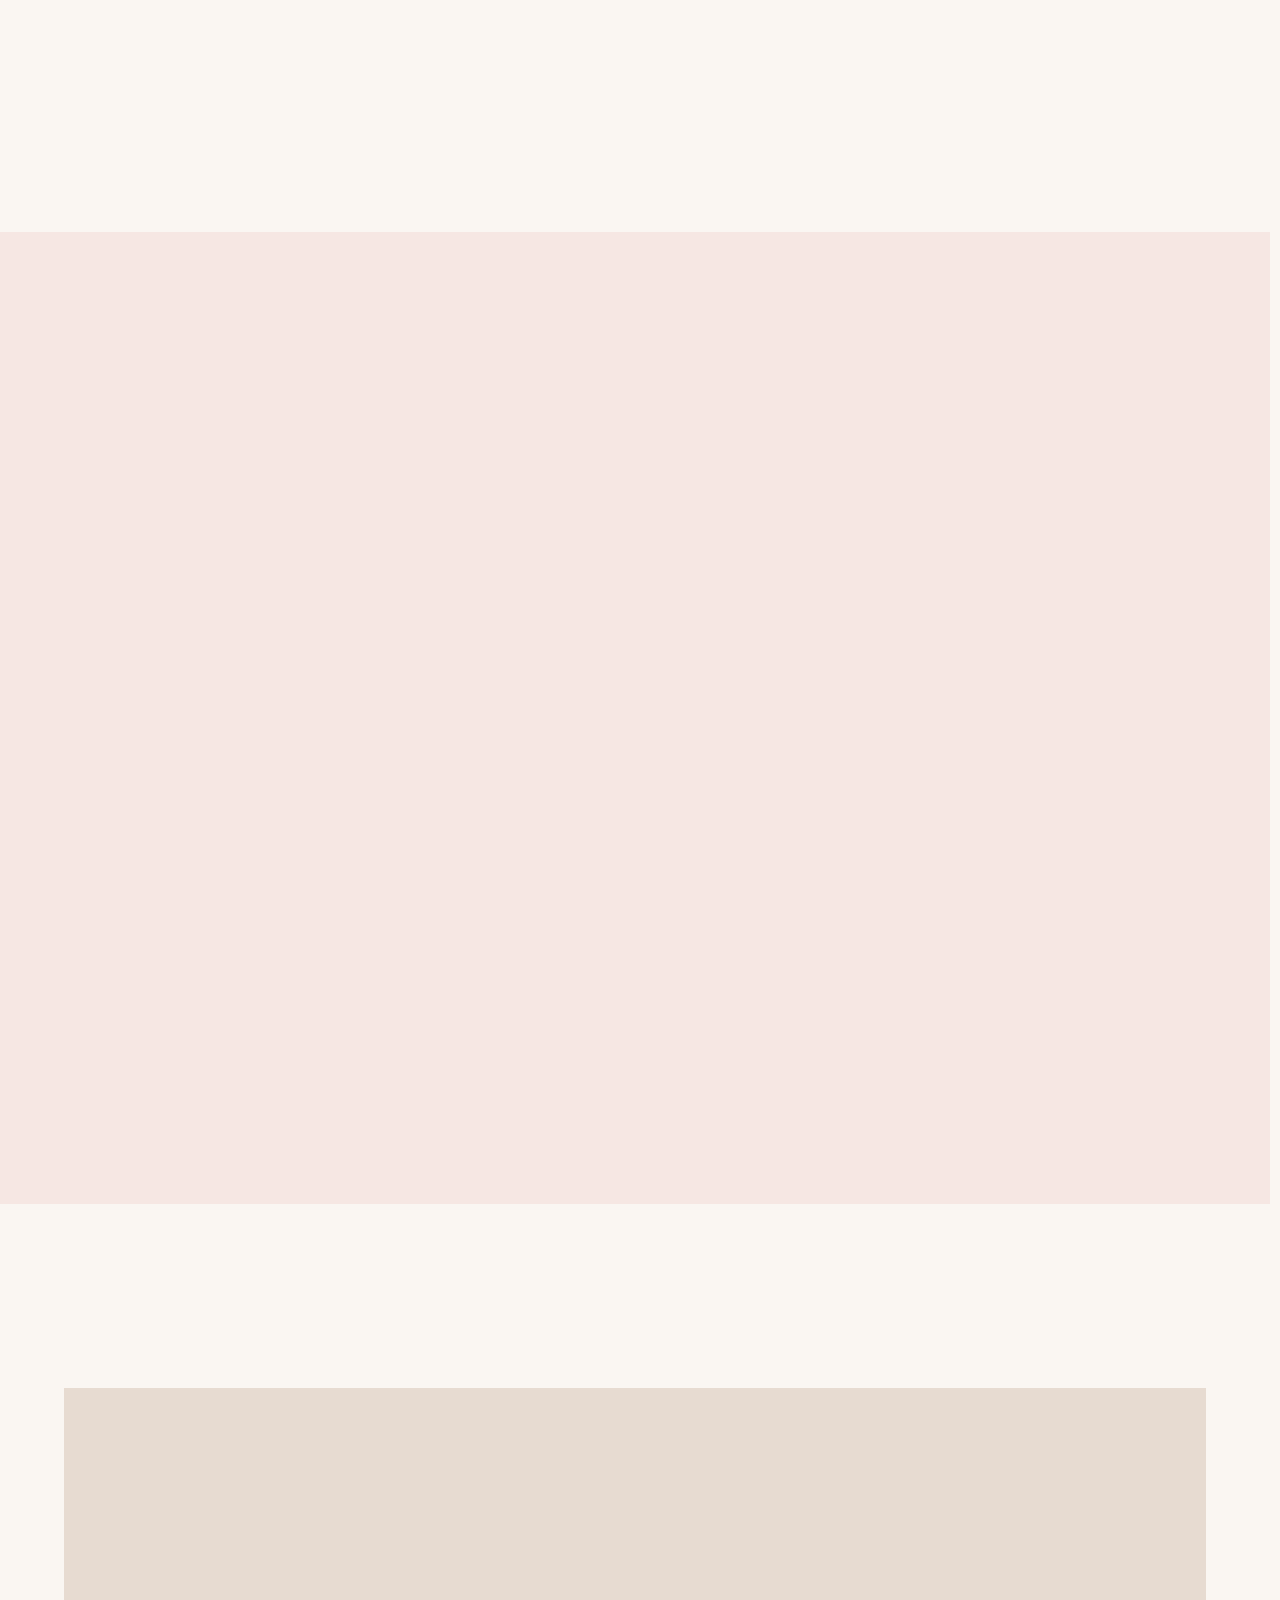
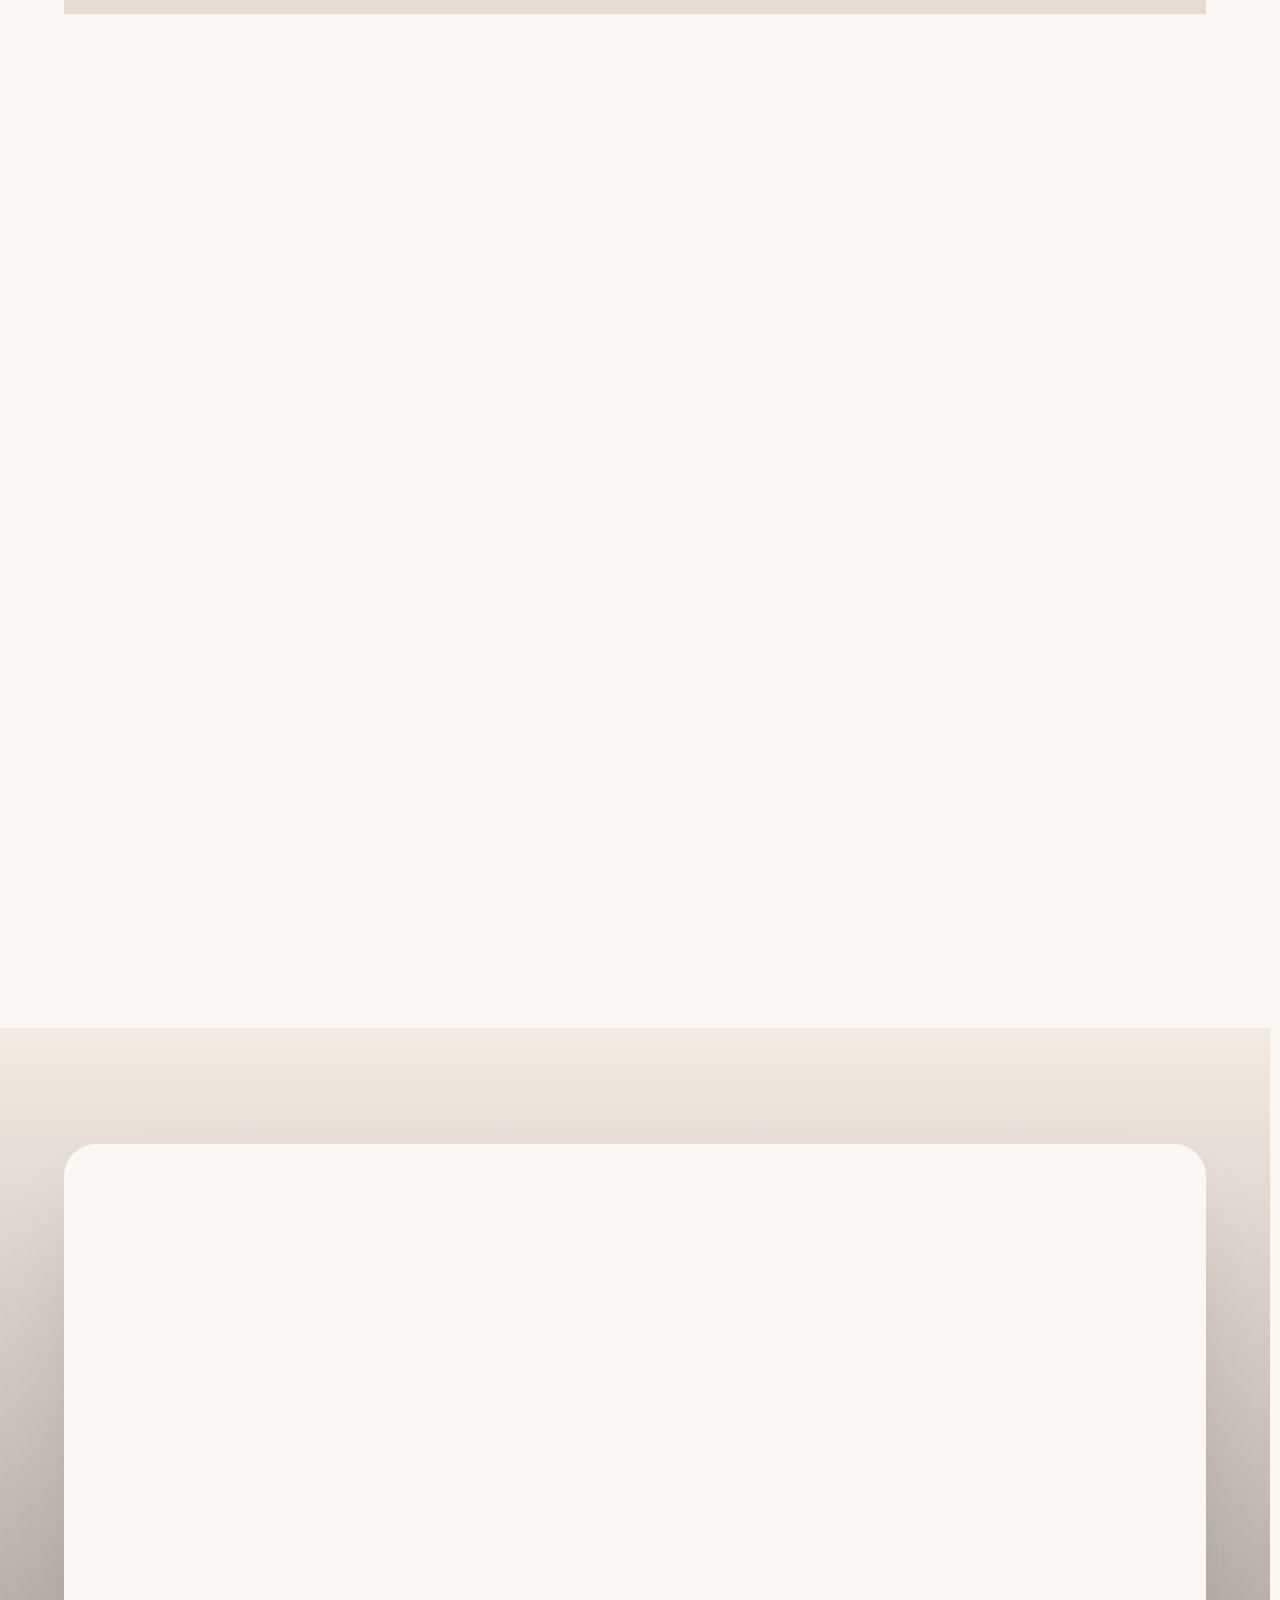
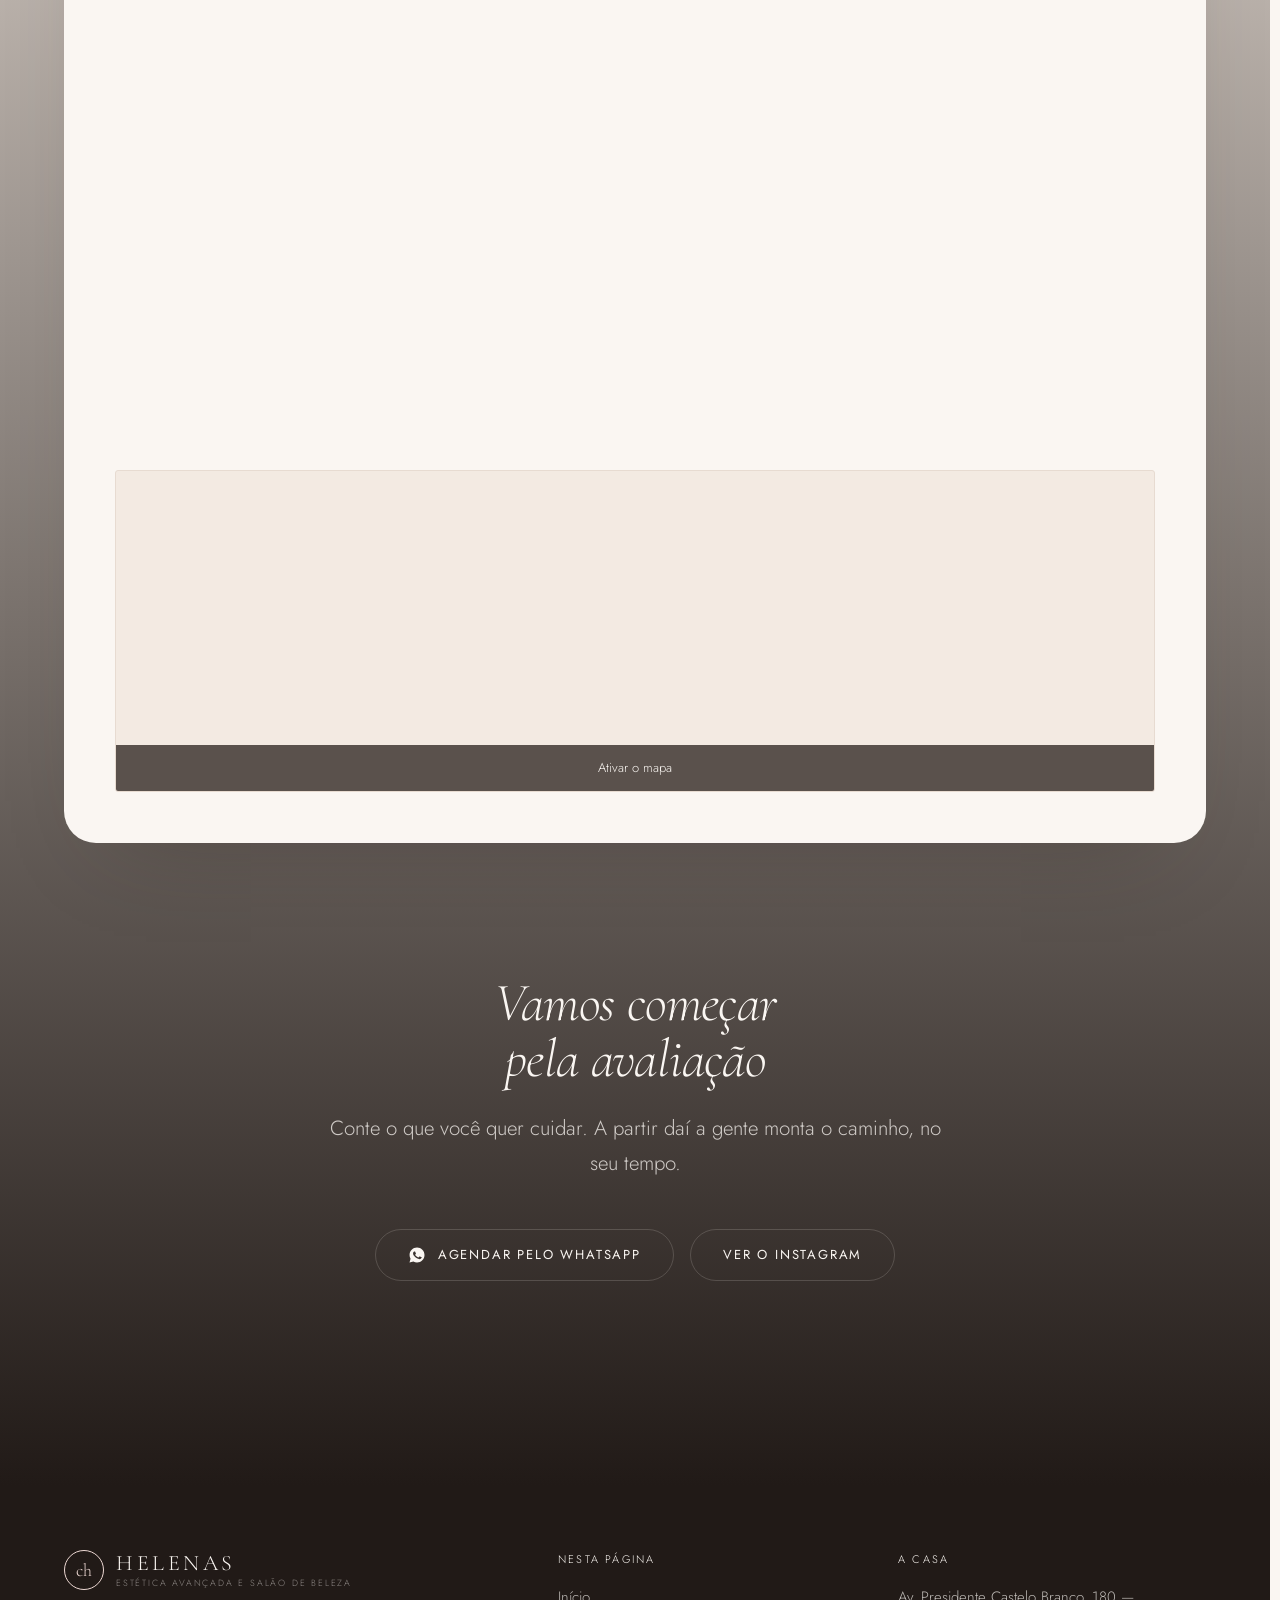
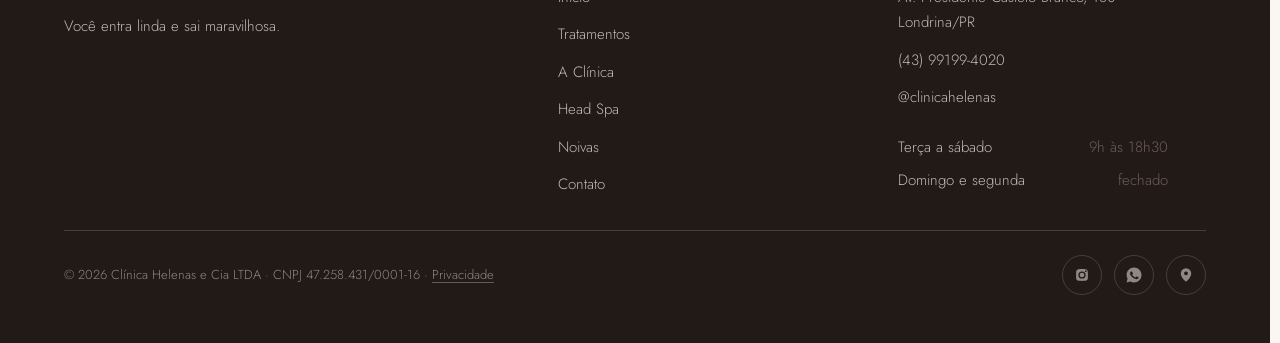
==== commit 2c49cca5: "Publica a V5: conteúdo, ordem e conversão Reformulação de comunicação sobre a base técnica da V4.  A" ====
--- a/index.html
+++ b/index.html
@@ -3,8 +3,8 @@
 <head>
 <meta charset="utf-8">
 <meta name="viewport" content="width=device-width, initial-scale=1">
-<title>Clínica Helenas — Estética avançada e salão de beleza em Londrina</title>
-<meta name="description" content="Clínica de estética avançada e salão de beleza em Londrina. Pele, cabelo, unhas, sobrancelhas, maquiagem e Dia da Noiva no mesmo endereço. Agende pelo WhatsApp.">
+<title>Clínica de estética e salão de beleza em Londrina — Clínica Helenas</title>
+<meta name="description" content="Estética avançada, cabelo, Head Spa, maquiagem e Dia da Noiva em Londrina, no mesmo endereço. Atendimento personalizado de terça a sábado. Agende pelo WhatsApp.">
 <link rel="canonical" href="https://eczp999.github.io/helenas/">
 <meta name="theme-color" content="#faf6f2">
 <meta name="robots" content="index, follow, max-image-preview:large">
@@ -14,16 +14,16 @@
 <meta property="og:type" content="website">
 <meta property="og:site_name" content="Clínica Helenas">
 <meta property="og:locale" content="pt_BR">
-<meta property="og:title" content="Clínica Helenas — Estética avançada e salão de beleza em Londrina">
-<meta property="og:description" content="Clínica de estética avançada e salão de beleza em Londrina. Pele, cabelo, unhas, sobrancelhas, maquiagem e Dia da Noiva no mesmo endereço. Agende pelo WhatsApp.">
+<meta property="og:title" content="Clínica de estética e salão de beleza em Londrina — Clínica Helenas">
+<meta property="og:description" content="Estética avançada, cabelo, Head Spa, maquiagem e Dia da Noiva em Londrina, no mesmo endereço. Atendimento personalizado de terça a sábado. Agende pelo WhatsApp.">
 <meta property="og:url" content="https://eczp999.github.io/helenas/">
 <meta property="og:image" content="https://eczp999.github.io/helenas/assets/img/og.png">
 <meta property="og:image:width" content="1200">
 <meta property="og:image:height" content="630">
 <meta property="og:image:alt" content="Clínica Helenas — Estética avançada e salão de beleza em Londrina">
 <meta name="twitter:card" content="summary_large_image">
-<meta name="twitter:title" content="Clínica Helenas — Estética avançada e salão de beleza em Londrina">
-<meta name="twitter:description" content="Clínica de estética avançada e salão de beleza em Londrina. Pele, cabelo, unhas, sobrancelhas, maquiagem e Dia da Noiva no mesmo endereço. Agende pelo WhatsApp.">
+<meta name="twitter:title" content="Clínica de estética e salão de beleza em Londrina — Clínica Helenas">
+<meta name="twitter:description" content="Estética avançada, cabelo, Head Spa, maquiagem e Dia da Noiva em Londrina, no mesmo endereço. Atendimento personalizado de terça a sábado. Agende pelo WhatsApp.">
 <meta name="twitter:image" content="https://eczp999.github.io/helenas/assets/img/og.png">
 
 <link rel="icon" href="favicon.ico" sizes="32x32">
@@ -33,8 +33,8 @@
 <link rel="preload" href="assets/fonts/cormorant-latin-var.woff2" as="font" type="font/woff2" crossorigin>
 <link rel="preload" href="assets/fonts/cormorant-italic-latin-var.woff2" as="font" type="font/woff2" crossorigin>
 <link rel="preload" href="assets/fonts/jost-latin-var.woff2" as="font" type="font/woff2" crossorigin>
-<link rel="stylesheet" href="assets/js/vendor/lenis.css?v=cd7ba1b9">
-<link rel="stylesheet" href="assets/css/helenas.css?v=cd7ba1b9">
+<link rel="stylesheet" href="assets/js/vendor/lenis.css?v=baa22552">
+<link rel="stylesheet" href="assets/css/helenas.css?v=baa22552">
 
 <script>
 /* Esconder-para-animar acontece aqui, antes da primeira pintura, para não
@@ -49,23 +49,23 @@
   setTimeout(function () { if (!window.__helenasOk) d.classList.remove('js'); }, 4000);
 })();
 </script>
-<script type="application/ld+json">{"@context":"https://schema.org","@graph":[{"@type":["BeautySalon","HealthAndBeautyBusiness"],"@id":"https://eczp999.github.io/helenas/#negocio","name":"Clínica Helenas","legalName":"Clínica Helenas e Cia LTDA","description":"Estética avançada e salão de beleza em Londrina/PR.","url":"https://eczp999.github.io/helenas/","telephone":"+5543991994020","foundingDate":"2022","priceRange":"$$","currenciesAccepted":"BRL","address":{"@type":"PostalAddress","streetAddress":"Av. Presidente Castelo Branco, 180","addressLocality":"Londrina","addressRegion":"PR","postalCode":"86061-335","addressCountry":"BR"},"areaServed":{"@type":"City","name":"Londrina"},"openingHoursSpecification":[{"@type":"OpeningHoursSpecification","dayOfWeek":["Tu","We","Th","Fr","Sa"],"opens":"09:00","closes":"18:30"}],"sameAs":["https://www.instagram.com/clinicahelenas/"],"hasMap":"https://www.google.com/maps/search/?api=1&query=Cl%C3%ADnica%20Helenas%2C%20Av.%20Presidente%20Castelo%20Branco%2C%20180%2C%20Londrina%20-%20PR%2C%2086061-335","aggregateRating":{"@type":"AggregateRating","ratingValue":"4.8","reviewCount":64,"bestRating":"5"}},{"@type":"WebSite","@id":"https://eczp999.github.io/helenas/#site","url":"https://eczp999.github.io/helenas/","name":"Clínica Helenas","inLanguage":"pt-BR","publisher":{"@id":"https://eczp999.github.io/helenas/#negocio"}},{"@type":"FAQPage","mainEntity":[{"@type":"Question","name":"Preciso agendar ou vocês atendem por ordem de chegada?","acceptedAnswer":{"@type":"Answer","text":"Todo atendimento é agendado. A agenda é montada com intervalo entre clientes justamente para que ninguém seja atendido com pressa — por isso não trabalhamos com encaixe por ordem de chegada. O agendamento é feito pelo WhatsApp."}},{"@type":"Question","name":"Dá para resolver pele, cabelo e unha no mesmo dia?","acceptedAnswer":{"@type":"Answer","text":"Dá, e é o principal motivo de a clínica e o salão funcionarem no mesmo endereço. Avise no agendamento tudo o que você quer fazer: a recepção monta a sequência dos horários para que um procedimento não atrapalhe o outro."}},{"@type":"Question","name":"Como funciona a primeira avaliação?","acceptedAnswer":{"@type":"Answer","text":"É uma conversa presencial, sem procedimento. Olhamos a sua pele ou o seu cabelo de perto, perguntamos o que já foi feito antes, o que você usa em casa e o que espera. Ao final você sai com um plano — e com a informação de quanto tempo ele leva."}},{"@type":"Question","name":"Vocês garantem resultado?","acceptedAnswer":{"@type":"Answer","text":"Não. Resultado estético depende de pele, histórico, idade, saúde e do cuidado que você mantém em casa. O que fazemos é explicar, antes, o que cada procedimento faz e o que ele não faz, para que a decisão seja sua e informada."}},{"@type":"Question","name":"Com quanta antecedência devo procurar vocês para o casamento?","acceptedAnswer":{"@type":"Answer","text":"Quanto antes melhor. Tratamento de pele precisa de meses para acontecer com calma e alguns procedimentos pedem distância da data. Se o casamento já está próximo, ainda assim vale conversar: montamos o cronograma possível dentro do tempo que houver."}},{"@type":"Question","name":"Homens são atendidos?","acceptedAnswer":{"@type":"Answer","text":"Sim. O Head Spa e as massagens atendem homens e mulheres, e os demais serviços também."}},{"@type":"Question","name":"Quanto tempo dura um atendimento?","acceptedAnswer":{"@type":"Answer","text":"Varia por procedimento. O Head Spa completo leva cerca de uma hora e meia; uma sobrancelha, bem menos. No agendamento informamos a duração prevista para que você organize o seu dia."}},{"@type":"Question","name":"Onde fica a clínica?","acceptedAnswer":{"@type":"Answer","text":"Na avenida Presidente Castelo Branco, 180, bairro Presidente, em Londrina. Atendemos de terça a sábado, das 9h às 18h30."}}]},{"@type":"Service","name":"Estética facial","description":"Limpeza, protocolos de manutenção e procedimentos injetáveis conduzidos por profissional com formação em biomedicina estética.","url":"https://eczp999.github.io/helenas/#modal-estetica-facial","provider":{"@id":"https://eczp999.github.io/helenas/#negocio"},"areaServed":{"@type":"City","name":"Londrina"},"hasOfferCatalog":{"@type":"OfferCatalog","name":"Estética facial","itemListElement":[{"@type":"Offer","itemOffered":{"@type":"Service","name":"Limpeza de pele profunda","description":"Higienização, extração e ativos escolhidos conforme o tipo de pele."}},{"@type":"Offer","itemOffered":{"@type":"Service","name":"Protocolos de rejuvenescimento facial","description":"Sessões combinadas para textura, firmeza e uniformidade da pele."}},{"@type":"Offer","itemOffered":{"@type":"Service","name":"Toxina botulínica","description":"Aplicação para rugas de expressão, com desenho conforme a sua musculatura."}},{"@type":"Offer","itemOffered":{"@type":"Service","name":"Preenchimento facial","description":"Reposição de volume em pontos específicos do rosto."}}]}},{"@type":"Service","name":"Corpo e bem-estar","description":"Massagens e terapias corporais em sala reservada, com tempo de sessão que respeita o motivo pelo qual você veio.","url":"https://eczp999.github.io/helenas/#modal-corpo-e-bem-estar","provider":{"@id":"https://eczp999.github.io/helenas/#negocio"},"areaServed":{"@type":"City","name":"Londrina"},"hasOfferCatalog":{"@type":"OfferCatalog","name":"Corpo e bem-estar","itemListElement":[{"@type":"Offer","itemOffered":{"@type":"Service","name":"Massagem relaxante","description":"Sessão em sala reservada, com pressão ajustada ao que o seu corpo aguenta."}},{"@type":"Offer","itemOffered":{"@type":"Service","name":"Massagem de pescoço, ombros e clavícula","description":"Sessão localizada na região que mais concentra tensão."}}]}},{"@type":"Service","name":"Cabelo e Head Spa","description":"Tratamento capilar, escova, penteado e o Head Spa — protocolo de uma hora e meia que junta pele, couro cabeludo e massagem.","url":"https://eczp999.github.io/helenas/#modal-cabelo-e-head-spa","provider":{"@id":"https://eczp999.github.io/helenas/#negocio"},"areaServed":{"@type":"City","name":"Londrina"},"hasOfferCatalog":{"@type":"OfferCatalog","name":"Cabelo e Head Spa","itemListElement":[{"@type":"Offer","itemOffered":{"@type":"Service","name":"Head Spa — spa capilar","description":"Uma hora e meia entre máscara facial, massagem, detox de couro cabeludo e escova."}},{"@type":"Offer","itemOffered":{"@type":"Service","name":"Escova e finalização","description":"Escova modelada, sozinha ou fechando outro atendimento."}},{"@type":"Offer","itemOffered":{"@type":"Service","name":"Penteado","description":"Penteado de festa e de noiva, com prova prévia quando for casamento."}}]}},{"@type":"Service","name":"Beleza e detalhes","description":"O cuidado que define o rosto e as mãos — feito com o mesmo tempo e o mesmo critério que dedicamos à estética.","url":"https://eczp999.github.io/helenas/#modal-beleza-e-detalhes","provider":{"@id":"https://eczp999.github.io/helenas/#negocio"},"areaServed":{"@type":"City","name":"Londrina"},"hasOfferCatalog":{"@type":"OfferCatalog","name":"Beleza e detalhes","itemListElement":[{"@type":"Offer","itemOffered":{"@type":"Service","name":"Design de sobrancelhas","description":"Desenho a partir do formato do rosto, não de um modelo pronto."}},{"@type":"Offer","itemOffered":{"@type":"Service","name":"Maquiagem","description":"Maquiagem social, de festa e de noiva, com teste prévio quando necessário."}},{"@type":"Offer","itemOffered":{"@type":"Service","name":"Unhas","description":"Manicure e pedicure com o tempo que o serviço realmente pede."}},{"@type":"Offer","itemOffered":{"@type":"Service","name":"Depilação","description":"Sessões em sala reservada, com privacidade preservada."}}]}},{"@type":"Service","name":"Dia da Noiva","description":"Julia Helenas é consultora de beleza de noiva — e essa é a especialidade que deu nome à casa. O acompanhamento não começa na manhã do casamento: começa quando ainda dá tempo de tratar a pele com calma.","url":"https://eczp999.github.io/helenas/#modal-noivas","provider":{"@id":"https://eczp999.github.io/helenas/#negocio"},"areaServed":{"@type":"City","name":"Londrina"}},{"@type":"Person","name":"Julia Helenas","jobTitle":"Biomédica esteta, maquiadora e fundadora","worksFor":{"@id":"https://eczp999.github.io/helenas/#negocio"},"sameAs":["https://www.instagram.com/ju.helenas/"]},{"@type":"Person","name":"Maria Gabriella","jobTitle":"Maquiagem","worksFor":{"@id":"https://eczp999.github.io/helenas/#negocio"}},{"@type":"Person","name":"Lill Leite","jobTitle":"Cabelo e penteados","worksFor":{"@id":"https://eczp999.github.io/helenas/#negocio"}},{"@type":"Person","name":"Letícia Oliveira","jobTitle":"Head Spa e terapias corporais","worksFor":{"@id":"https://eczp999.github.io/helenas/#negocio"}}]}</script>
+<script type="application/ld+json">{"@context":"https://schema.org","@graph":[{"@type":["BeautySalon","HealthAndBeautyBusiness"],"@id":"https://eczp999.github.io/helenas/#negocio","name":"Clínica Helenas","legalName":"Clínica Helenas e Cia LTDA","description":"Estética avançada e salão de beleza em Londrina/PR.","url":"https://eczp999.github.io/helenas/","telephone":"+5543991994020","foundingDate":"2022","priceRange":"$$","currenciesAccepted":"BRL","address":{"@type":"PostalAddress","streetAddress":"Av. Presidente Castelo Branco, 180","addressLocality":"Londrina","addressRegion":"PR","postalCode":"86061-335","addressCountry":"BR"},"areaServed":{"@type":"City","name":"Londrina"},"openingHoursSpecification":[{"@type":"OpeningHoursSpecification","dayOfWeek":["Tu","We","Th","Fr","Sa"],"opens":"09:00","closes":"18:30"}],"sameAs":["https://www.instagram.com/clinicahelenas/"],"hasMap":"https://www.google.com/maps/search/?api=1&query=Cl%C3%ADnica%20Helenas%2C%20Av.%20Presidente%20Castelo%20Branco%2C%20180%2C%20Londrina%20-%20PR%2C%2086061-335","aggregateRating":{"@type":"AggregateRating","ratingValue":"4.8","reviewCount":64,"bestRating":"5"}},{"@type":"WebSite","@id":"https://eczp999.github.io/helenas/#site","url":"https://eczp999.github.io/helenas/","name":"Clínica Helenas","inLanguage":"pt-BR","publisher":{"@id":"https://eczp999.github.io/helenas/#negocio"}},{"@type":"FAQPage","mainEntity":[{"@type":"Question","name":"Como faço para agendar?","acceptedAnswer":{"@type":"Answer","text":"Pelo WhatsApp. É o canal mais rápido e quem responde é a recepção da clínica. Todo atendimento é agendado — não trabalhamos por ordem de chegada."}},{"@type":"Question","name":"Preciso de avaliação antes de um procedimento?","acceptedAnswer":{"@type":"Answer","text":"Para os procedimentos estéticos, sim. A avaliação é presencial, sem procedimento no mesmo dia, e é o que define o que faz sentido para você."}},{"@type":"Question","name":"Posso agendar mais de um serviço no mesmo dia?","acceptedAnswer":{"@type":"Answer","text":"Pode, e é o principal motivo de a clínica e o salão ficarem no mesmo endereço. Avise tudo o que quer fazer e a recepção monta a sequência."}},{"@type":"Question","name":"Como funciona o Dia da Noiva?","acceptedAnswer":{"@type":"Answer","text":"O acompanhamento começa meses antes: cronograma de pele, provas de maquiagem e penteado e os preparativos da semana do casamento. Quanto antes você procurar, mais opções cabem no cronograma."}},{"@type":"Question","name":"Como consulto os valores?","acceptedAnswer":{"@type":"Answer","text":"Pelo WhatsApp. O valor depende do que vai ser feito, e para os procedimentos estéticos depende também da avaliação."}},{"@type":"Question","name":"Quais são os horários de atendimento?","acceptedAnswer":{"@type":"Answer","text":"De terça a sábado, das 9h às 18h30."}},{"@type":"Question","name":"Onde fica a Clínica Helenas?","acceptedAnswer":{"@type":"Answer","text":"Na avenida Presidente Castelo Branco, 180, bairro Presidente, em Londrina."}},{"@type":"Question","name":"Homens são atendidos?","acceptedAnswer":{"@type":"Answer","text":"Sim. O Head Spa, as massagens e os demais serviços atendem homens e mulheres."}},{"@type":"Question","name":"Vocês garantem resultado?","acceptedAnswer":{"@type":"Answer","text":"Não. Resultado estético depende de pele, histórico, saúde e do cuidado em casa. O que fazemos é explicar antes o que cada procedimento faz — e o que não faz — para que a decisão seja sua."}}]},{"@type":"Service","name":"Estética facial","description":"Cuidados personalizados para valorizar sua beleza natural, respeitando as características e as necessidades da sua pele.","url":"https://eczp999.github.io/helenas/#modal-estetica-facial","provider":{"@id":"https://eczp999.github.io/helenas/#negocio"},"areaServed":{"@type":"City","name":"Londrina"},"hasOfferCatalog":{"@type":"OfferCatalog","name":"Estética facial","itemListElement":[{"@type":"Offer","itemOffered":{"@type":"Service","name":"Limpeza de pele profunda","description":"Higienização, extração e ativos escolhidos conforme o tipo de pele."}},{"@type":"Offer","itemOffered":{"@type":"Service","name":"Protocolos de rejuvenescimento facial","description":"Sessões combinadas para textura, firmeza e uniformidade da pele."}},{"@type":"Offer","itemOffered":{"@type":"Service","name":"Toxina botulínica","description":"Aplicação para rugas de expressão, com desenho conforme a sua musculatura."}},{"@type":"Offer","itemOffered":{"@type":"Service","name":"Preenchimento facial","description":"Reposição de volume em pontos específicos do rosto."}}]}},{"@type":"Service","name":"Corpo e bem-estar","description":"Um tempo reservado para desacelerar: massagens e cuidado corporal em sala tranquila, sem pressa.","url":"https://eczp999.github.io/helenas/#modal-corpo-e-bem-estar","provider":{"@id":"https://eczp999.github.io/helenas/#negocio"},"areaServed":{"@type":"City","name":"Londrina"},"hasOfferCatalog":{"@type":"OfferCatalog","name":"Corpo e bem-estar","itemListElement":[{"@type":"Offer","itemOffered":{"@type":"Service","name":"Massagem relaxante","description":"Sessão em sala reservada, com pressão ajustada ao que o seu corpo aguenta."}},{"@type":"Offer","itemOffered":{"@type":"Service","name":"Massagem de pescoço, ombros e clavícula","description":"Sessão localizada na região que mais concentra tensão."}}]}},{"@type":"Service","name":"Cabelo e Head Spa","description":"Do cuidado com os fios ao Head Spa — uma experiência completa de tratamento e relaxamento do couro cabeludo.","url":"https://eczp999.github.io/helenas/#modal-cabelo-e-head-spa","provider":{"@id":"https://eczp999.github.io/helenas/#negocio"},"areaServed":{"@type":"City","name":"Londrina"},"hasOfferCatalog":{"@type":"OfferCatalog","name":"Cabelo e Head Spa","itemListElement":[{"@type":"Offer","itemOffered":{"@type":"Service","name":"Head Spa — spa capilar","description":"Uma hora e meia entre máscara facial, massagem, detox de couro cabeludo e escova."}},{"@type":"Offer","itemOffered":{"@type":"Service","name":"Escova e finalização","description":"Escova modelada, sozinha ou fechando outro atendimento."}},{"@type":"Offer","itemOffered":{"@type":"Service","name":"Penteado","description":"Penteado de festa e de noiva, com prova prévia quando for casamento."}}]}},{"@type":"Service","name":"Beleza e detalhes","description":"Sobrancelhas, unhas, maquiagem e depilação: os detalhes que terminam de compor o seu visual.","url":"https://eczp999.github.io/helenas/#modal-beleza-e-detalhes","provider":{"@id":"https://eczp999.github.io/helenas/#negocio"},"areaServed":{"@type":"City","name":"Londrina"},"hasOfferCatalog":{"@type":"OfferCatalog","name":"Beleza e detalhes","itemListElement":[{"@type":"Offer","itemOffered":{"@type":"Service","name":"Design de sobrancelhas","description":"Desenho a partir do formato do rosto, não de um modelo pronto."}},{"@type":"Offer","itemOffered":{"@type":"Service","name":"Maquiagem","description":"Maquiagem social, de festa e de noiva, com teste prévio quando necessário."}},{"@type":"Offer","itemOffered":{"@type":"Service","name":"Unhas","description":"Manicure e pedicure com o tempo que o serviço realmente pede."}},{"@type":"Offer","itemOffered":{"@type":"Service","name":"Depilação","description":"Sessões em sala reservada, com privacidade preservada."}}]}},{"@type":"Service","name":"Dia da Noiva","description":"Dos primeiros preparativos aos últimos detalhes, a Helenas acompanha você na construção da sua beleza para o casamento. Julia Helenas é consultora de beleza de noiva — e essa é a especialidade que deu nome à casa.","url":"https://eczp999.github.io/helenas/#modal-noivas","provider":{"@id":"https://eczp999.github.io/helenas/#negocio"},"areaServed":{"@type":"City","name":"Londrina"}},{"@type":"Person","name":"Julia Helenas","jobTitle":"Biomédica esteta, maquiadora e fundadora","worksFor":{"@id":"https://eczp999.github.io/helenas/#negocio"},"sameAs":["https://www.instagram.com/ju.helenas/"]},{"@type":"Person","name":"Maria Gabriella","jobTitle":"Maquiagem","worksFor":{"@id":"https://eczp999.github.io/helenas/#negocio"}},{"@type":"Person","name":"Lill Leite","jobTitle":"Cabelo e penteados","worksFor":{"@id":"https://eczp999.github.io/helenas/#negocio"}},{"@type":"Person","name":"Letícia Oliveira","jobTitle":"Head Spa e terapias corporais","worksFor":{"@id":"https://eczp999.github.io/helenas/#negocio"}}]}</script>
 </head>
 <body>
 <a class="pular" href="#conteudo">Pular para o conteúdo</a>
 <header class="topo" data-topo>
 <div class="env topo__barra">
 <a class="marca" href="#inicio"><span class="marca__selo" aria-hidden="true">ch</span><span class="marca__texto"><span class="marca__nome">HELENAS</span><span class="marca__assinatura">Estética avançada e salão de beleza</span></span></a>
-<nav class="topo__nav" aria-label="Seções da página"><a class="topo__link" href="#inicio">Início</a><a class="topo__link" href="#a-casa">A Clínica</a><a class="topo__link" href="#tratamentos">Tratamentos</a><a class="topo__link" href="#noivas">Noivas</a><a class="topo__link" href="#equipe">Equipe</a><a class="topo__link" href="#visita">Contato</a></nav>
-<a class="botao botao--primario topo__acao" href="https://wa.me/5543991994020?text=Ol%C3%A1%21%20Vim%20pelo%20site%20da%20Cl%C3%ADnica%20Helenas%20e%20gostaria%20de%20agendar%20um%20hor%C3%A1rio.%20Quais%20datas%20voc%C3%AAs%20t%C3%AAm%20dispon%C3%ADveis%3F" target="_blank" rel="noopener">Agendar</a>
+<nav class="topo__nav" aria-label="Seções da página"><a class="topo__link" href="#inicio">Início</a><a class="topo__link" href="#tratamentos">Tratamentos</a><a class="topo__link" href="#a-casa">A Clínica</a><a class="topo__link" href="#head-spa">Head Spa</a><a class="topo__link" href="#noivas">Noivas</a><a class="topo__link" href="#visita">Contato</a></nav>
+<a class="botao botao--primario topo__acao" href="https://wa.me/5543991994020?text=Ol%C3%A1%21%20Vim%20pelo%20site%20da%20Cl%C3%ADnica%20Helenas%20e%20gostaria%20de%20agendar%20um%20hor%C3%A1rio." target="_blank" rel="noopener">Agendar</a>
 <button class="menu-botao" type="button" data-menu-botao aria-expanded="false" aria-controls="gaveta">
 <span class="menu-botao__traco" aria-hidden="true"><span></span><span></span><span></span></span>Menu</button>
 </div>
 </header>
 <div class="gaveta" id="gaveta" data-gaveta data-aberta="nao" data-lenis-prevent>
-<nav class="gaveta__lista" aria-label="Seções da página"><a href="#inicio">Início<span>01</span></a><a href="#a-casa">A Clínica<span>02</span></a><a href="#tratamentos">Tratamentos<span>03</span></a><a href="#noivas">Noivas<span>04</span></a><a href="#equipe">Equipe<span>05</span></a><a href="#visita">Contato<span>06</span></a></nav>
+<nav class="gaveta__lista" aria-label="Seções da página"><a href="#inicio">Início<span>01</span></a><a href="#tratamentos">Tratamentos<span>02</span></a><a href="#a-casa">A Clínica<span>03</span></a><a href="#head-spa">Head Spa<span>04</span></a><a href="#noivas">Noivas<span>05</span></a><a href="#visita">Contato<span>06</span></a></nav>
 <div class="gaveta__rodape">
-<a class="botao botao--primario" href="https://wa.me/5543991994020?text=Ol%C3%A1%21%20Vim%20pelo%20site%20da%20Cl%C3%ADnica%20Helenas%20e%20gostaria%20de%20agendar%20um%20hor%C3%A1rio.%20Quais%20datas%20voc%C3%AAs%20t%C3%AAm%20dispon%C3%ADveis%3F" target="_blank" rel="noopener"><svg viewBox="0 0 24 24" aria-hidden="true" focusable="false"><path d="M12.04 2c-5.5 0-9.96 4.46-9.96 9.96 0 1.76.46 3.45 1.34 4.96L2 22l5.2-1.36a9.9 9.9 0 0 0 4.84 1.24h.01c5.5 0 9.96-4.46 9.96-9.96S17.54 2 12.04 2Zm5.8 14.13c-.24.68-1.42 1.32-1.95 1.37-.5.05-.98.23-3.3-.69-2.78-1.1-4.55-3.95-4.69-4.13-.14-.19-1.12-1.49-1.12-2.84 0-1.35.71-2.02.96-2.29.25-.28.55-.35.73-.35.18 0 .37 0 .53.01.17.01.4-.06.62.48.24.57.8 1.97.87 2.11.07.14.12.31.02.5-.1.19-.15.31-.29.47-.14.17-.3.37-.43.5-.14.14-.29.29-.12.57.17.28.74 1.22 1.59 1.98 1.09.97 2.01 1.27 2.29 1.41.28.14.45.12.62-.07.17-.19.71-.83.9-1.11.19-.28.38-.24.64-.14.26.09 1.65.78 1.94.92.28.14.47.21.54.33.07.11.07.65-.17 1.33Z"/></svg> Agendar pelo WhatsApp</a>
+<a class="botao botao--primario" href="https://wa.me/5543991994020?text=Ol%C3%A1%21%20Vim%20pelo%20site%20da%20Cl%C3%ADnica%20Helenas%20e%20gostaria%20de%20agendar%20um%20hor%C3%A1rio." target="_blank" rel="noopener"><svg viewBox="0 0 24 24" aria-hidden="true" focusable="false"><path d="M12.04 2c-5.5 0-9.96 4.46-9.96 9.96 0 1.76.46 3.45 1.34 4.96L2 22l5.2-1.36a9.9 9.9 0 0 0 4.84 1.24h.01c5.5 0 9.96-4.46 9.96-9.96S17.54 2 12.04 2Zm5.8 14.13c-.24.68-1.42 1.32-1.95 1.37-.5.05-.98.23-3.3-.69-2.78-1.1-4.55-3.95-4.69-4.13-.14-.19-1.12-1.49-1.12-2.84 0-1.35.71-2.02.96-2.29.25-.28.55-.35.73-.35.18 0 .37 0 .53.01.17.01.4-.06.62.48.24.57.8 1.97.87 2.11.07.14.12.31.02.5-.1.19-.15.31-.29.47-.14.17-.3.37-.43.5-.14.14-.29.29-.12.57.17.28.74 1.22 1.59 1.98 1.09.97 2.01 1.27 2.29 1.41.28.14.45.12.62-.07.17-.19.71-.83.9-1.11.19-.28.38-.24.64-.14.26.09 1.65.78 1.94.92.28.14.47.21.54.33.07.11.07.65-.17 1.33Z"/></svg> Agendar pelo WhatsApp</a>
 <p class="gaveta__contato"><span>(43) 99199-4020</span><span>Ter. a sáb., 9h–18h30</span></p>
 </div>
 </div>
@@ -75,12 +75,12 @@
 <main id="conteudo"><section class="hero" id="inicio" aria-labelledby="t-hero">
 <div class="env hero__grade">
 <div>
-<p class="etiqueta" data-fx="etiqueta">Londrina · desde 2022</p>
-<h1 class="hero__titulo" id="t-hero"><span class="linha"><span>A casa onde</span></span><span class="linha"><span class="italico">Londrina</span></span><span class="linha"><span class="italico">se prepara</span></span></h1>
-<p class="hero__texto" data-fx>Estética avançada e salão de beleza no mesmo endereço. Do cuidado de todo mês ao dia do casamento.</p>
+<p class="etiqueta" data-fx="etiqueta">Clínica de estética e salão de beleza</p>
+<h1 class="hero__titulo" id="t-hero"><span class="linha"><span>Estética avançada</span></span><span class="linha"><span class="italico">e beleza</span></span><span class="linha"><span class="italico">em Londrina</span></span></h1>
+<p class="hero__texto" data-fx>Tratamentos faciais e corporais, cabelo, maquiagem e Dia da Noiva no mesmo endereço — com uma equipe que acompanha você do começo ao fim.</p>
 <div class="hero__acoes" data-fx>
-<a class="botao botao--primario" href="https://wa.me/5543991994020?text=Ol%C3%A1%21%20Vim%20pelo%20site%20da%20Cl%C3%ADnica%20Helenas%20e%20gostaria%20de%20agendar%20um%20hor%C3%A1rio.%20Quais%20datas%20voc%C3%AAs%20t%C3%AAm%20dispon%C3%ADveis%3F" target="_blank" rel="noopener"><svg viewBox="0 0 24 24" aria-hidden="true" focusable="false"><path d="M12.04 2c-5.5 0-9.96 4.46-9.96 9.96 0 1.76.46 3.45 1.34 4.96L2 22l5.2-1.36a9.9 9.9 0 0 0 4.84 1.24h.01c5.5 0 9.96-4.46 9.96-9.96S17.54 2 12.04 2Zm5.8 14.13c-.24.68-1.42 1.32-1.95 1.37-.5.05-.98.23-3.3-.69-2.78-1.1-4.55-3.95-4.69-4.13-.14-.19-1.12-1.49-1.12-2.84 0-1.35.71-2.02.96-2.29.25-.28.55-.35.73-.35.18 0 .37 0 .53.01.17.01.4-.06.62.48.24.57.8 1.97.87 2.11.07.14.12.31.02.5-.1.19-.15.31-.29.47-.14.17-.3.37-.43.5-.14.14-.29.29-.12.57.17.28.74 1.22 1.59 1.98 1.09.97 2.01 1.27 2.29 1.41.28.14.45.12.62-.07.17-.19.71-.83.9-1.11.19-.28.38-.24.64-.14.26.09 1.65.78 1.94.92.28.14.47.21.54.33.07.11.07.65-.17 1.33Z"/></svg> Agendar horário</a>
-<a class="botao botao--contorno" href="#a-casa">Conhecer a casa</a>
+<a class="botao botao--primario" href="https://wa.me/5543991994020?text=Ol%C3%A1%21%20Vim%20pelo%20site%20da%20Cl%C3%ADnica%20Helenas%20e%20gostaria%20de%20agendar%20um%20hor%C3%A1rio." target="_blank" rel="noopener"><svg viewBox="0 0 24 24" aria-hidden="true" focusable="false"><path d="M12.04 2c-5.5 0-9.96 4.46-9.96 9.96 0 1.76.46 3.45 1.34 4.96L2 22l5.2-1.36a9.9 9.9 0 0 0 4.84 1.24h.01c5.5 0 9.96-4.46 9.96-9.96S17.54 2 12.04 2Zm5.8 14.13c-.24.68-1.42 1.32-1.95 1.37-.5.05-.98.23-3.3-.69-2.78-1.1-4.55-3.95-4.69-4.13-.14-.19-1.12-1.49-1.12-2.84 0-1.35.71-2.02.96-2.29.25-.28.55-.35.73-.35.18 0 .37 0 .53.01.17.01.4-.06.62.48.24.57.8 1.97.87 2.11.07.14.12.31.02.5-.1.19-.15.31-.29.47-.14.17-.3.37-.43.5-.14.14-.29.29-.12.57.17.28.74 1.22 1.59 1.98 1.09.97 2.01 1.27 2.29 1.41.28.14.45.12.62-.07.17-.19.71-.83.9-1.11.19-.28.38-.24.64-.14.26.09 1.65.78 1.94.92.28.14.47.21.54.33.07.11.07.65-.17 1.33Z"/></svg> Agendar pelo WhatsApp</a>
+<a class="botao botao--contorno" href="#a-casa">Conhecer os tratamentos</a>
 </div>
 <div class="hero__nota" data-fx>
 <span><span class="estrelas" aria-hidden="true"><svg viewBox="0 0 24 24" aria-hidden="true" focusable="false"><path d="m12 2.6 2.9 5.9 6.5.9-4.7 4.6 1.1 6.5-5.8-3-5.8 3 1.1-6.5L2.6 9.4l6.5-.9L12 2.6Z"/></svg><svg viewBox="0 0 24 24" aria-hidden="true" focusable="false"><path d="m12 2.6 2.9 5.9 6.5.9-4.7 4.6 1.1 6.5-5.8-3-5.8 3 1.1-6.5L2.6 9.4l6.5-.9L12 2.6Z"/></svg><svg viewBox="0 0 24 24" aria-hidden="true" focusable="false"><path d="m12 2.6 2.9 5.9 6.5.9-4.7 4.6 1.1 6.5-5.8-3-5.8 3 1.1-6.5L2.6 9.4l6.5-.9L12 2.6Z"/></svg><svg viewBox="0 0 24 24" aria-hidden="true" focusable="false"><path d="m12 2.6 2.9 5.9 6.5.9-4.7 4.6 1.1 6.5-5.8-3-5.8 3 1.1-6.5L2.6 9.4l6.5-.9L12 2.6Z"/></svg><svg viewBox="0 0 24 24" aria-hidden="true" focusable="false"><path d="m12 2.6 2.9 5.9 6.5.9-4.7 4.6 1.1 6.5-5.8-3-5.8 3 1.1-6.5L2.6 9.4l6.5-.9L12 2.6Z"/></svg></span> <strong>4,8</strong> em 64 avaliações no Google</span>
@@ -90,17 +90,64 @@
 </div>
 <div class="env hero__rodape">
 <span>Av. Presidente Castelo Branco, 180</span>
-<span class="hero__rolar">Role para descobrir</span>
+<span class="hero__rolar">Role para conhecer</span>
 <span>Ter. a sáb., 9h–18h30</span>
+</div>
+</section>
+<section class="ato ato--areia" id="tratamentos" aria-labelledby="t-trat">
+<div class="env">
+<div class="trat__cabeca">
+<p class="etiqueta" data-fx="etiqueta">Tratamentos</p>
+<h2 id="t-trat" data-fx="titulo">O que você pode fazer aqui</h2>
+<p class="texto-g" data-fx>Quatro frentes de cuidado e uma especialidade da casa. Toque em uma delas para ver tudo o que reúne.</p>
+</div>
+<ul class="cartoes"><li class="cartao" data-fx>
+<button class="cartao__botao" type="button" data-abre="modal-estetica-facial"
+        aria-haspopup="dialog" aria-label="Quero saber mais — Estética facial">
+<span class="cartao__foto"><div class="campo campo--real" data-campo="trat-estetica-facial"><img src="assets/img/fotos/trat-estetica-facial.webp" alt="Procedimento injetável facial conduzido na Clínica Helenas." loading="lazy" decoding="async" style="object-position:50% 35%"></div></span><span class="cartao__corpo">
+<span class="cartao__etiqueta">Rosto</span>
+<span class="cartao__nome">Estética facial</span>
+<span class="cartao__resumo">Cuidados personalizados para valorizar sua beleza natural, respeitando as características e as necessidades da sua pele.</span>
+<ul class="cartao__reune" aria-hidden="true"><li>Limpeza de pele profunda</li><li>Protocolos de rejuvenescimento facial</li><li>Toxina botulínica</li><li>Preenchimento facial</li></ul>
+<span class="cartao__mais">Quero saber mais <svg class="seta" viewBox="0 0 24 24" fill="none" stroke="currentColor" stroke-width="1.2" aria-hidden="true" focusable="false"><path d="M4 12h15m0 0-5.5-5.5M19 12l-5.5 5.5" stroke-linecap="round" stroke-linejoin="round"/></svg></span>
+</span></button></li><li class="cartao cartao--sem-foto" data-fx>
+<button class="cartao__botao" type="button" data-abre="modal-corpo-e-bem-estar"
+        aria-haspopup="dialog" aria-label="Quero saber mais — Corpo e bem-estar">
+<span class="cartao__corpo">
+<span class="cartao__etiqueta">Corpo</span>
+<span class="cartao__nome">Corpo e bem-estar</span>
+<span class="cartao__resumo">Um tempo reservado para desacelerar: massagens e cuidado corporal em sala tranquila, sem pressa.</span>
+<ul class="cartao__reune" aria-hidden="true"><li>Massagem relaxante</li><li>Massagem de pescoço, ombros e clavícula</li></ul>
+<span class="cartao__mais">Quero saber mais <svg class="seta" viewBox="0 0 24 24" fill="none" stroke="currentColor" stroke-width="1.2" aria-hidden="true" focusable="false"><path d="M4 12h15m0 0-5.5-5.5M19 12l-5.5 5.5" stroke-linecap="round" stroke-linejoin="round"/></svg></span>
+</span></button></li><li class="cartao" data-fx>
+<button class="cartao__botao" type="button" data-abre="modal-cabelo-e-head-spa"
+        aria-haspopup="dialog" aria-label="Quero saber mais — Cabelo e Head Spa">
+<span class="cartao__foto"><div class="campo campo--real" data-campo="trat-cabelo-e-head-spa"><img src="assets/img/fotos/trat-cabelo-e-head-spa.webp" alt="Cabelo tratado e finalizado no salão da Clínica Helenas." loading="lazy" decoding="async" style="object-position:50% 35%"></div></span><span class="cartao__corpo">
+<span class="cartao__etiqueta">Cabelo</span>
+<span class="cartao__nome">Cabelo e Head Spa</span>
+<span class="cartao__resumo">Do cuidado com os fios ao Head Spa — uma experiência completa de tratamento e relaxamento do couro cabeludo.</span>
+<ul class="cartao__reune" aria-hidden="true"><li>Head Spa — spa capilar</li><li>Escova e finalização</li><li>Penteado</li></ul>
+<span class="cartao__mais">Quero saber mais <svg class="seta" viewBox="0 0 24 24" fill="none" stroke="currentColor" stroke-width="1.2" aria-hidden="true" focusable="false"><path d="M4 12h15m0 0-5.5-5.5M19 12l-5.5 5.5" stroke-linecap="round" stroke-linejoin="round"/></svg></span>
+</span></button></li><li class="cartao" data-fx>
+<button class="cartao__botao" type="button" data-abre="modal-beleza-e-detalhes"
+        aria-haspopup="dialog" aria-label="Quero saber mais — Beleza e detalhes">
+<span class="cartao__foto"><div class="campo campo--real" data-campo="trat-beleza-e-detalhes"><img src="assets/img/fotos/trat-beleza-e-detalhes.webp" alt="Maquiagem sendo aplicada na Clínica Helenas." loading="lazy" decoding="async" style="object-position:50% 22%"></div></span><span class="cartao__corpo">
+<span class="cartao__etiqueta">Beleza</span>
+<span class="cartao__nome">Beleza e detalhes</span>
+<span class="cartao__resumo">Sobrancelhas, unhas, maquiagem e depilação: os detalhes que terminam de compor o seu visual.</span>
+<ul class="cartao__reune" aria-hidden="true"><li>Design de sobrancelhas</li><li>Maquiagem</li><li>Unhas</li><li>Depilação</li></ul>
+<span class="cartao__mais">Quero saber mais <svg class="seta" viewBox="0 0 24 24" fill="none" stroke="currentColor" stroke-width="1.2" aria-hidden="true" focusable="false"><path d="M4 12h15m0 0-5.5-5.5M19 12l-5.5 5.5" stroke-linecap="round" stroke-linejoin="round"/></svg></span>
+</span></button></li></ul>
 </div>
 </section>
 <section class="ato" id="manifesto" aria-labelledby="t-manifesto">
 <div class="env manifesto__grade">
 <div class="manifesto__titulo">
-<p class="etiqueta" data-fx="etiqueta">O que nos move</p>
-<h2 id="t-manifesto" data-fx="titulo">Duas coisas que quase nunca moram juntas</h2>
-</div>
-<div class="manifesto__corpo"><p data-fx>Normalmente é assim: a estética fica num lugar, o cabelo em outro, a unha num terceiro. Você reserva três manhãs diferentes, repete a sua história três vezes e torce para que o resultado combine no fim.</p><p data-fx>A Helenas nasceu para resolver isso. Somos uma clínica de estética avançada com salão de beleza dentro — mesma recepção, mesma agenda, mesma equipe conversando entre si. O protocolo que a esteticista começa na sua pele é o mesmo que a maquiadora considera antes do casamento.</p><p data-fx>O ambiente foi pensado para ser confortável, refinado e calmo. Recebemos um público que volta — e é para esse público que a casa foi montada.</p>
+<p class="etiqueta" data-fx="etiqueta">Por que a Helenas</p>
+<h2 id="t-manifesto" data-fx="titulo">Seu momento de cuidado, em um só lugar</h2>
+</div>
+<div class="manifesto__corpo"><p data-fx>Estética avançada e salão de beleza dividem o mesmo endereço, a mesma recepção e a mesma agenda. Na prática: você resolve pele, cabelo e unhas numa tarde só, e quem cuida de cada parte conversa entre si.</p>
+<ul class="pilares"><li class="pilar" data-fx><h3>Atendimento personalizado</h3><p>Cada protocolo nasce de uma avaliação presencial — da sua pele, do seu cabelo e do que você já faz em casa.</p></li><li class="pilar" data-fx><h3>Tudo no mesmo lugar</h3><p>Pele, corpo, cabelo, unhas e maquiagem sob a mesma administração. Uma agenda, um deslocamento.</p></li><li class="pilar" data-fx><h3>Ambiente acolhedor</h3><p>Sala reservada, tempo de atendimento adequado e um espaço pensado para você sair mais leve do que entrou.</p></li></ul>
 <div class="assinatura" data-fx>
 <span class="assinatura__nome">Julia Helenas</span>
 <span class="assinatura__papel">Biomédica esteta e fundadora</span>
@@ -112,7 +159,7 @@
 <div class="env">
 <div class="casa__cabeca">
 <p class="etiqueta" data-fx="etiqueta">A Clínica</p>
-<h2 id="t-casa" data-fx="titulo">Uma casa, dois ofícios</h2>
+<h2 id="t-casa" data-fx="titulo">Dois cuidados, uma casa</h2>
 <p class="texto-g" data-fx>Role para ver como as duas metades da Helenas se encontram.</p>
 </div>
 <div class="casa__palco" data-palco><article class="painel" data-painel>
@@ -121,8 +168,8 @@
 <span class="painel__ordem" aria-hidden="true">01</span>
 <p class="painel__etiqueta">De um lado</p>
 <h3>A clínica</h3>
-<p>Estética avançada conduzida por profissional com formação em biomedicina estética. Avaliação presencial antes de qualquer procedimento, protocolo montado a partir da sua pele e do seu histórico — nunca de uma tabela fechada.</p>
-<ul class="painel__marcadores"><li>Avaliação antes do procedimento</li><li>Protocolo, não pacote</li><li>Sala reservada</li></ul>
+<p>Estética facial e corporal conduzida por profissional com formação em biomedicina estética. Tudo começa por uma avaliação presencial — é ela que define o protocolo.</p>
+<ul class="painel__marcadores"><li>Avaliação antes do procedimento</li><li>Protocolo montado para você</li><li>Sala reservada</li></ul>
 </div>
 <div class="painel__campo"><div class="campo campo--real" data-campo="casa-1"><img src="assets/img/fotos/casa-1.webp" alt="Julia Helenas, biomédica esteta e fundadora da Clínica Helenas." loading="lazy" decoding="async" style="object-position:50% 32%"></div></div>
 </div>
@@ -132,7 +179,7 @@
 <span class="painel__ordem" aria-hidden="true">02</span>
 <p class="painel__etiqueta">Do outro</p>
 <h3>O salão</h3>
-<p>Cabelo, unhas, sobrancelhas e maquiagem com o mesmo tempo e o mesmo critério que dedicamos à estética. Uma sobrancelha aqui não é encaixe de quinze minutos entre dois atendimentos.</p>
+<p>Cabelo, unhas, sobrancelhas e maquiagem com o mesmo tempo e o mesmo critério da estética. Cada serviço tem a duração que realmente precisa.</p>
 <ul class="painel__marcadores"><li>Design feito no espelho, com você</li><li>Materiais esterilizados</li><li>Tempo de cabine adequado</li></ul>
 </div>
 <div class="painel__campo"><div class="campo campo--real" data-campo="casa-2"><img src="assets/img/fotos/casa-2.webp" alt="Atendimento no salão da Clínica Helenas: a cliente na cadeira, de espelho na mão, com a profissional ao lado." loading="lazy" decoding="async" style="object-position:50% 35%"></div></div>
@@ -143,80 +190,38 @@
 <span class="painel__ordem" aria-hidden="true">03</span>
 <p class="painel__etiqueta">No meio</p>
 <h3>A mesma recepção</h3>
-<p>Pele, cabelo e unhas podem entrar na mesma tarde. Quem cuida da sua pele sabe o que a maquiadora vai precisar; quem faz o seu cabelo sabe a data do seu evento. O plano é combinado antes, não improvisado na hora.</p>
-<ul class="painel__marcadores"><li>Uma agenda, não três</li><li>Equipe que se conversa</li><li>Um deslocamento só</li></ul>
+<p>Pele, cabelo e unhas podem entrar na mesma tarde. Quem cuida da sua pele sabe o que a maquiadora vai precisar; quem faz o seu cabelo sabe a data do seu evento.</p>
+<ul class="painel__marcadores"><li>Uma agenda, não três</li><li>Equipe integrada</li><li>Um deslocamento só</li></ul>
 </div>
 <div class="painel__campo"><div class="campo campo--real" data-campo="casa-3"><img src="assets/img/fotos/casa-3.webp" alt="Entrada da Clínica Helenas, com o letreiro da casa na fachada." loading="lazy" decoding="async" style="object-position:50% 25%"></div></div>
 </div>
 </article></div>
 </div>
 </section>
-<section class="ato ato--curto" id="numeros" aria-labelledby="t-numeros">
-<div class="env">
-<div class="casa__cabeca">
-<p class="etiqueta" data-fx="etiqueta">Em números</p>
-<h2 id="t-numeros" data-fx="titulo">Três anos de casa aberta</h2>
-</div>
-<div class="numeros__grade"><div class="numero" data-fx><span class="numero__valor">2022</span><span class="numero__rotulo">ano de fundação</span><span class="numero__detalhe">Londrina, avenida Castelo Branco</span></div><div class="numero" data-fx><span class="numero__valor">4,8</span><span class="numero__rotulo">no Google</span><span class="numero__detalhe">em 64 avaliações de clientes</span></div><div class="numero" data-fx><span class="numero__valor">13 mil</span><span class="numero__rotulo">no Instagram</span><span class="numero__detalhe">acompanhando o dia a dia da clínica</span></div><div class="numero" data-fx><span class="numero__valor">5</span><span class="numero__rotulo">frentes de cuidado</span><span class="numero__detalhe">pele, corpo, cabelo, beleza e noivas</span></div></div>
-</div>
-</section>
-<section class="ato ato--areia" id="tratamentos" aria-labelledby="t-trat">
-<div class="env trat__grade">
-<div class="trat__coluna">
-<p class="etiqueta" data-fx="etiqueta">Tratamentos</p>
-<h2 id="t-trat" data-fx="titulo">Quatro frentes, uma casa</h2>
-<p data-fx>Da limpeza de pele mensal ao penteado do casamento. Toque em uma frente para ver tudo o que ela reúne — sem sair desta página.</p>
-</div>
-<ul class="indice"><li class="indice__item" data-fx>
-<button class="indice__botao" type="button" data-abre="modal-estetica-facial"
-        aria-haspopup="dialog" aria-label="Ver os procedimentos — Estética facial">
-<span class="indice__ordem" aria-hidden="true">01</span>
-<span class="indice__corpo">
-<span class="indice__nome">Estética facial</span>
-<span class="indice__resumo">Limpeza, protocolos de manutenção e procedimentos injetáveis conduzidos por profissional com formação em biomedicina estética.</span>
-<span class="indice__mais">Ver os procedimentos</span>
-</span>
-<svg class="indice__seta" viewBox="0 0 32 32" fill="none" stroke="currentColor" stroke-width="1" aria-hidden="true" focusable="false"><path d="M7 16h18m0 0-7-7m7 7-7 7" stroke-linecap="round" stroke-linejoin="round"/></svg></button></li><li class="indice__item" data-fx>
-<button class="indice__botao" type="button" data-abre="modal-corpo-e-bem-estar"
-        aria-haspopup="dialog" aria-label="Ver os procedimentos — Corpo e bem-estar">
-<span class="indice__ordem" aria-hidden="true">02</span>
-<span class="indice__corpo">
-<span class="indice__nome">Corpo e bem-estar</span>
-<span class="indice__resumo">Massagens e terapias corporais em sala reservada, com tempo de sessão que respeita o motivo pelo qual você veio.</span>
-<span class="indice__mais">Ver os procedimentos</span>
-</span>
-<svg class="indice__seta" viewBox="0 0 32 32" fill="none" stroke="currentColor" stroke-width="1" aria-hidden="true" focusable="false"><path d="M7 16h18m0 0-7-7m7 7-7 7" stroke-linecap="round" stroke-linejoin="round"/></svg></button></li><li class="indice__item" data-fx>
-<button class="indice__botao" type="button" data-abre="modal-cabelo-e-head-spa"
-        aria-haspopup="dialog" aria-label="Ver os procedimentos — Cabelo e Head Spa">
-<span class="indice__ordem" aria-hidden="true">03</span>
-<span class="indice__corpo">
-<span class="indice__nome">Cabelo e Head Spa</span>
-<span class="indice__resumo">Tratamento capilar, escova, penteado e o Head Spa — protocolo de uma hora e meia que junta pele, couro cabeludo e massagem.</span>
-<span class="indice__mais">Ver os procedimentos</span>
-</span>
-<svg class="indice__seta" viewBox="0 0 32 32" fill="none" stroke="currentColor" stroke-width="1" aria-hidden="true" focusable="false"><path d="M7 16h18m0 0-7-7m7 7-7 7" stroke-linecap="round" stroke-linejoin="round"/></svg></button></li><li class="indice__item" data-fx>
-<button class="indice__botao" type="button" data-abre="modal-beleza-e-detalhes"
-        aria-haspopup="dialog" aria-label="Ver os procedimentos — Beleza e detalhes">
-<span class="indice__ordem" aria-hidden="true">04</span>
-<span class="indice__corpo">
-<span class="indice__nome">Beleza e detalhes</span>
-<span class="indice__resumo">O cuidado que define o rosto e as mãos — feito com o mesmo tempo e o mesmo critério que dedicamos à estética.</span>
-<span class="indice__mais">Ver os procedimentos</span>
-</span>
-<svg class="indice__seta" viewBox="0 0 32 32" fill="none" stroke="currentColor" stroke-width="1" aria-hidden="true" focusable="false"><path d="M7 16h18m0 0-7-7m7 7-7 7" stroke-linecap="round" stroke-linejoin="round"/></svg></button></li></ul>
+<section class="ato headspa headspa--so-texto" id="head-spa" aria-labelledby="t-headspa">
+<div class="env headspa__grade">
+<div class="headspa__texto">
+<p class="etiqueta" data-fx="etiqueta">Destaque da casa</p>
+<h2 id="t-headspa" data-fx="titulo">Uma pausa para cuidar de você</h2>
+<p class="texto-g" data-fx>O Head Spa reúne cuidado capilar, massagem e um momento reservado só seu. É o procedimento mais completo que fazemos numa sessão só.</p>
+<p class="headspa__duracao" data-fx>Cerca de 1h30</p>
+<ol class="passos" data-fx><li><span class="passo__n" aria-hidden="true">1</span>Máscara facial</li><li><span class="passo__n" aria-hidden="true">2</span>Massagem relaxante</li><li><span class="passo__n" aria-hidden="true">3</span>Detox de couro cabeludo</li><li><span class="passo__n" aria-hidden="true">4</span>Hidratação dos fios</li><li><span class="passo__n" aria-hidden="true">5</span>Escova de finalização</li></ol>
+<p class="headspa__nota" data-fx>Atende homens e mulheres. A composição exata da sessão é combinada no atendimento.</p>
+<div data-fx><a class="botao botao--primario" href="https://wa.me/5543991994020?text=Ol%C3%A1%21%20Vim%20pelo%20site%20da%20Cl%C3%ADnica%20Helenas%20e%20gostaria%20de%20saber%20mais%20sobre%20o%20Head%20Spa." target="_blank" rel="noopener"><svg viewBox="0 0 24 24" aria-hidden="true" focusable="false"><path d="M12.04 2c-5.5 0-9.96 4.46-9.96 9.96 0 1.76.46 3.45 1.34 4.96L2 22l5.2-1.36a9.9 9.9 0 0 0 4.84 1.24h.01c5.5 0 9.96-4.46 9.96-9.96S17.54 2 12.04 2Zm5.8 14.13c-.24.68-1.42 1.32-1.95 1.37-.5.05-.98.23-3.3-.69-2.78-1.1-4.55-3.95-4.69-4.13-.14-.19-1.12-1.49-1.12-2.84 0-1.35.71-2.02.96-2.29.25-.28.55-.35.73-.35.18 0 .37 0 .53.01.17.01.4-.06.62.48.24.57.8 1.97.87 2.11.07.14.12.31.02.5-.1.19-.15.31-.29.47-.14.17-.3.37-.43.5-.14.14-.29.29-.12.57.17.28.74 1.22 1.59 1.98 1.09.97 2.01 1.27 2.29 1.41.28.14.45.12.62-.07.17-.19.71-.83.9-1.11.19-.28.38-.24.64-.14.26.09 1.65.78 1.94.92.28.14.47.21.54.33.07.11.07.65-.17 1.33Z"/></svg> Quero conhecer o Head Spa</a></div>
+</div>
 </div>
 </section>
 <section class="ato noivas ato--sobe" id="noivas" data-tema="escuro" aria-labelledby="t-noivas">
 <div class="env noivas__grade">
 <div class="noivas__coluna">
-<p class="etiqueta" data-fx="etiqueta">Noivas C.H</p>
-<h2 id="t-noivas" data-fx="titulo">O casamento começa meses antes do casamento</h2>
-<p data-fx>Julia Helenas é consultora de beleza de noiva — e essa é a especialidade que deu nome à casa. O acompanhamento não começa na manhã do casamento: começa quando ainda dá tempo de tratar a pele com calma.</p>
+<p class="etiqueta" data-fx="etiqueta">Dia da Noiva</p>
+<h2 id="t-noivas" data-fx="titulo">Seu grande dia merece um cuidado à altura</h2>
+<p data-fx>Dos primeiros preparativos aos últimos detalhes, a Helenas acompanha você na construção da sua beleza para o casamento. Julia Helenas é consultora de beleza de noiva — e essa é a especialidade que deu nome à casa.</p>
 <div data-fx><button class="botao botao--claro" type="button" data-abre="modal-noivas"
-     aria-haspopup="dialog">Ver a experiência completa <svg class="seta" viewBox="0 0 24 24" fill="none" stroke="currentColor" stroke-width="1.2" aria-hidden="true" focusable="false"><path d="M4 12h15m0 0-5.5-5.5M19 12l-5.5 5.5" stroke-linecap="round" stroke-linejoin="round"/></svg></button></div>
+     aria-haspopup="dialog">Conhecer o Dia da Noiva <svg class="seta" viewBox="0 0 24 24" fill="none" stroke="currentColor" stroke-width="1.2" aria-hidden="true" focusable="false"><path d="M4 12h15m0 0-5.5-5.5M19 12l-5.5 5.5" stroke-linecap="round" stroke-linejoin="round"/></svg></button></div>
 <div class="noivas__campo" data-fx><div class="campo campo--real" data-campo="noiva"><img src="assets/img/fotos/noiva.webp" alt="Noiva pronta na Clínica Helenas, de véu e buquê." loading="lazy" decoding="async" style="object-position:50% 26%"></div></div>
 </div>
-<ol class="cronograma"><li class="etapa"><div><span class="etapa__quando">assim que a data estiver definida</span><h3>Primeira conversa</h3><p>Entendemos a data, o estilo do casamento, o vestido e o que você já faz de cuidado. É aqui que o cronograma nasce — e quanto mais cedo acontecer, mais opções de tratamento cabem nele.</p></div></li><li class="etapa"><div><span class="etapa__quando">nos meses anteriores</span><h3>Tratamento de pele</h3><p>Protocolo facial montado para chegar na data com a pele no melhor momento possível. Procedimentos que precisam de tempo de recuperação são agendados com folga suficiente — nunca perto do casamento.</p></div></li><li class="etapa"><div><span class="etapa__quando">semanas antes</span><h3>Prova de maquiagem e penteado</h3><p>Testamos maquiagem e penteado juntos, com os produtos e a iluminação que serão usados na data. Você sai da prova sabendo exatamente como vai estar — e com tempo de ajustar o que não convenceu.</p></div></li><li class="etapa"><div><span class="etapa__quando">dias antes</span><h3>Semana do casamento</h3><p>Manutenções finais: sobrancelha, unhas e os retoques que combinamos. Nada de procedimento novo nessa fase.</p></div></li><li class="etapa"><div><span class="etapa__quando">a data</span><h3>O dia</h3><p>A casa recebe você e quem você quiser trazer. Maquiagem, penteado e finalização acontecem no ritmo do seu cronograma, com margem para o imprevisto que sempre aparece.</p></div></li></ol>
+<ol class="cronograma"><li class="etapa"><div><span class="etapa__quando">assim que a data estiver definida</span><h3>Primeiro contato</h3><p>Entendemos a data, o estilo do casamento, o vestido e o que você já faz de cuidado. É aqui que o cronograma nasce.</p></div></li><li class="etapa"><div><span class="etapa__quando">nos meses anteriores</span><h3>Cuidados prévios</h3><p>Protocolo facial montado para chegar na data com a pele no melhor momento possível. O que precisa de recuperação é agendado com folga.</p></div></li><li class="etapa"><div><span class="etapa__quando">semanas antes</span><h3>Provas de maquiagem e penteado</h3><p>Testamos maquiagem e penteado juntos, com os produtos e a iluminação da data. Você sai sabendo exatamente como vai estar.</p></div></li><li class="etapa"><div><span class="etapa__quando">dias antes</span><h3>Preparativos finais</h3><p>Sobrancelha, unhas e os retoques combinados. Nada de procedimento novo nessa fase.</p></div></li><li class="etapa"><div><span class="etapa__quando">a data</span><h3>O dia do casamento</h3><p>A casa recebe você e quem você quiser trazer, no ritmo do seu cronograma e com margem para o imprevisto.</p></div></li></ol>
 </div>
 </section>
 <section class="ato" id="equipe" aria-labelledby="t-equipe">
@@ -224,7 +229,7 @@
 <div class="casa__cabeca">
 <p class="etiqueta" data-fx="etiqueta">Equipe</p>
 <h2 id="t-equipe" data-fx="titulo">Quem cuida de você</h2>
-<p class="texto-g" data-fx>A Helenas é uma equipe pequena por escolha. Cada profissional acompanha a cliente do início ao fim do atendimento — e todas se falam quando um caso passa por mais de uma área.</p>
+<p class="texto-g" data-fx>Cada profissional acompanha a cliente do início ao fim do atendimento — e todas se falam quando um caso passa por mais de uma área.</p>
 </div>
 <div class="perfil">
 <div data-fx><div class="campo campo--real" data-campo="equipe-julia-helenas"><img src="assets/img/fotos/equipe-julia-helenas.webp" alt="Retrato de Julia Helenas, biomédica esteta, maquiadora e fundadora da Clínica Helenas." loading="lazy" decoding="async" style="object-position:50% 22%"></div></div>
@@ -242,30 +247,39 @@
 <section class="ato ato--veu" id="depoimentos" aria-labelledby="t-dep">
 <div class="env dep__grade">
 <div class="dep__coluna">
-<p class="etiqueta" data-fx="etiqueta">Vocês</p>
-<h2 id="t-dep" data-fx="titulo">O que dizem depois de sair daqui</h2>
+<p class="etiqueta" data-fx="etiqueta">Avaliações</p>
+<h2 id="t-dep" data-fx="titulo">O que dizem quem já passou por aqui</h2>
 <p class="nota-google" data-fx><span class="estrelas" aria-hidden="true"><svg viewBox="0 0 24 24" aria-hidden="true" focusable="false"><path d="m12 2.6 2.9 5.9 6.5.9-4.7 4.6 1.1 6.5-5.8-3-5.8 3 1.1-6.5L2.6 9.4l6.5-.9L12 2.6Z"/></svg><svg viewBox="0 0 24 24" aria-hidden="true" focusable="false"><path d="m12 2.6 2.9 5.9 6.5.9-4.7 4.6 1.1 6.5-5.8-3-5.8 3 1.1-6.5L2.6 9.4l6.5-.9L12 2.6Z"/></svg><svg viewBox="0 0 24 24" aria-hidden="true" focusable="false"><path d="m12 2.6 2.9 5.9 6.5.9-4.7 4.6 1.1 6.5-5.8-3-5.8 3 1.1-6.5L2.6 9.4l6.5-.9L12 2.6Z"/></svg><svg viewBox="0 0 24 24" aria-hidden="true" focusable="false"><path d="m12 2.6 2.9 5.9 6.5.9-4.7 4.6 1.1 6.5-5.8-3-5.8 3 1.1-6.5L2.6 9.4l6.5-.9L12 2.6Z"/></svg><svg viewBox="0 0 24 24" aria-hidden="true" focusable="false"><path d="m12 2.6 2.9 5.9 6.5.9-4.7 4.6 1.1 6.5-5.8-3-5.8 3 1.1-6.5L2.6 9.4l6.5-.9L12 2.6Z"/></svg></span> <span><strong>4,8</strong> em 64 avaliações no Google</span></p>
 </div>
 <div class="dep__lista"><figure class="avaliacao" data-fx><span class="estrelas" aria-hidden="true"><svg viewBox="0 0 24 24" aria-hidden="true" focusable="false"><path d="m12 2.6 2.9 5.9 6.5.9-4.7 4.6 1.1 6.5-5.8-3-5.8 3 1.1-6.5L2.6 9.4l6.5-.9L12 2.6Z"/></svg><svg viewBox="0 0 24 24" aria-hidden="true" focusable="false"><path d="m12 2.6 2.9 5.9 6.5.9-4.7 4.6 1.1 6.5-5.8-3-5.8 3 1.1-6.5L2.6 9.4l6.5-.9L12 2.6Z"/></svg><svg viewBox="0 0 24 24" aria-hidden="true" focusable="false"><path d="m12 2.6 2.9 5.9 6.5.9-4.7 4.6 1.1 6.5-5.8-3-5.8 3 1.1-6.5L2.6 9.4l6.5-.9L12 2.6Z"/></svg><svg viewBox="0 0 24 24" aria-hidden="true" focusable="false"><path d="m12 2.6 2.9 5.9 6.5.9-4.7 4.6 1.1 6.5-5.8-3-5.8 3 1.1-6.5L2.6 9.4l6.5-.9L12 2.6Z"/></svg><svg viewBox="0 0 24 24" aria-hidden="true" focusable="false"><path d="m12 2.6 2.9 5.9 6.5.9-4.7 4.6 1.1 6.5-5.8-3-5.8 3 1.1-6.5L2.6 9.4l6.5-.9L12 2.6Z"/></svg></span><blockquote>Profissionais atenciosos, amei tudo, saí da clínica satisfeita. Nota 1000.</blockquote><figcaption><strong>Nilceia Miranda</strong><span>Avaliação no Google</span></figcaption></figure><figure class="avaliacao" data-fx><span class="estrelas" aria-hidden="true"><svg viewBox="0 0 24 24" aria-hidden="true" focusable="false"><path d="m12 2.6 2.9 5.9 6.5.9-4.7 4.6 1.1 6.5-5.8-3-5.8 3 1.1-6.5L2.6 9.4l6.5-.9L12 2.6Z"/></svg><svg viewBox="0 0 24 24" aria-hidden="true" focusable="false"><path d="m12 2.6 2.9 5.9 6.5.9-4.7 4.6 1.1 6.5-5.8-3-5.8 3 1.1-6.5L2.6 9.4l6.5-.9L12 2.6Z"/></svg><svg viewBox="0 0 24 24" aria-hidden="true" focusable="false"><path d="m12 2.6 2.9 5.9 6.5.9-4.7 4.6 1.1 6.5-5.8-3-5.8 3 1.1-6.5L2.6 9.4l6.5-.9L12 2.6Z"/></svg><svg viewBox="0 0 24 24" aria-hidden="true" focusable="false"><path d="m12 2.6 2.9 5.9 6.5.9-4.7 4.6 1.1 6.5-5.8-3-5.8 3 1.1-6.5L2.6 9.4l6.5-.9L12 2.6Z"/></svg><svg viewBox="0 0 24 24" aria-hidden="true" focusable="false"><path d="m12 2.6 2.9 5.9 6.5.9-4.7 4.6 1.1 6.5-5.8-3-5.8 3 1.1-6.5L2.6 9.4l6.5-.9L12 2.6Z"/></svg></span><blockquote>Um lugar calmo e acolhedor, ideal para uma clínica estética.</blockquote><figcaption><strong>Carolina Suzin</strong><span>Avaliação no Google</span></figcaption></figure><figure class="avaliacao" data-fx><span class="estrelas" aria-hidden="true"><svg viewBox="0 0 24 24" aria-hidden="true" focusable="false"><path d="m12 2.6 2.9 5.9 6.5.9-4.7 4.6 1.1 6.5-5.8-3-5.8 3 1.1-6.5L2.6 9.4l6.5-.9L12 2.6Z"/></svg><svg viewBox="0 0 24 24" aria-hidden="true" focusable="false"><path d="m12 2.6 2.9 5.9 6.5.9-4.7 4.6 1.1 6.5-5.8-3-5.8 3 1.1-6.5L2.6 9.4l6.5-.9L12 2.6Z"/></svg><svg viewBox="0 0 24 24" aria-hidden="true" focusable="false"><path d="m12 2.6 2.9 5.9 6.5.9-4.7 4.6 1.1 6.5-5.8-3-5.8 3 1.1-6.5L2.6 9.4l6.5-.9L12 2.6Z"/></svg><svg viewBox="0 0 24 24" aria-hidden="true" focusable="false"><path d="m12 2.6 2.9 5.9 6.5.9-4.7 4.6 1.1 6.5-5.8-3-5.8 3 1.1-6.5L2.6 9.4l6.5-.9L12 2.6Z"/></svg><svg viewBox="0 0 24 24" aria-hidden="true" focusable="false"><path d="m12 2.6 2.9 5.9 6.5.9-4.7 4.6 1.1 6.5-5.8-3-5.8 3 1.1-6.5L2.6 9.4l6.5-.9L12 2.6Z"/></svg></span><blockquote>Ótimo, pessoas maravilhosas, ótimas profissionais.</blockquote><figcaption><strong>Marta Ramos</strong><span>Avaliação no Google</span></figcaption></figure></div>
+</div>
+</section>
+<section class="ato ato--curto" id="numeros" aria-labelledby="t-numeros">
+<div class="env">
+<div class="casa__cabeca">
+<p class="etiqueta" data-fx="etiqueta">A casa em números</p>
+<h2 id="t-numeros" data-fx="titulo">Desde 2022, em Londrina</h2>
+</div>
+<div class="numeros__grade"><div class="numero" data-fx><span class="numero__valor">2022</span><span class="numero__rotulo">ano de fundação</span><span class="numero__detalhe">Londrina, avenida Castelo Branco</span></div><div class="numero" data-fx><span class="numero__valor">4,8</span><span class="numero__rotulo">no Google</span><span class="numero__detalhe">em 64 avaliações de clientes</span></div><div class="numero" data-fx><span class="numero__valor">13 mil</span><span class="numero__rotulo">no Instagram</span><span class="numero__detalhe">acompanhando o dia a dia da clínica</span></div><div class="numero" data-fx><span class="numero__valor">4</span><span class="numero__rotulo">frentes de cuidado</span><span class="numero__detalhe">pele, corpo, cabelo e beleza</span></div></div>
 </div>
 </section>
 <section class="ato" id="duvidas" aria-labelledby="t-faq">
 <div class="env dep__grade">
 <div class="dep__coluna">
 <p class="etiqueta" data-fx="etiqueta">Dúvidas</p>
-<h2 id="t-faq" data-fx="titulo">Antes de marcar</h2>
-<p data-fx>As perguntas que mais chegam pelo WhatsApp.</p>
-</div>
-<div data-fx><details class="faq__item"><summary>Preciso agendar ou vocês atendem por ordem de chegada?<span class="faq__sinal" aria-hidden="true"></span></summary><div class="faq__resposta"><p>Todo atendimento é agendado. A agenda é montada com intervalo entre clientes justamente para que ninguém seja atendido com pressa — por isso não trabalhamos com encaixe por ordem de chegada. O agendamento é feito pelo WhatsApp.</p></div></details><details class="faq__item"><summary>Dá para resolver pele, cabelo e unha no mesmo dia?<span class="faq__sinal" aria-hidden="true"></span></summary><div class="faq__resposta"><p>Dá, e é o principal motivo de a clínica e o salão funcionarem no mesmo endereço. Avise no agendamento tudo o que você quer fazer: a recepção monta a sequência dos horários para que um procedimento não atrapalhe o outro.</p></div></details><details class="faq__item"><summary>Como funciona a primeira avaliação?<span class="faq__sinal" aria-hidden="true"></span></summary><div class="faq__resposta"><p>É uma conversa presencial, sem procedimento. Olhamos a sua pele ou o seu cabelo de perto, perguntamos o que já foi feito antes, o que você usa em casa e o que espera. Ao final você sai com um plano — e com a informação de quanto tempo ele leva.</p></div></details><details class="faq__item"><summary>Vocês garantem resultado?<span class="faq__sinal" aria-hidden="true"></span></summary><div class="faq__resposta"><p>Não. Resultado estético depende de pele, histórico, idade, saúde e do cuidado que você mantém em casa. O que fazemos é explicar, antes, o que cada procedimento faz e o que ele não faz, para que a decisão seja sua e informada.</p></div></details><details class="faq__item"><summary>Com quanta antecedência devo procurar vocês para o casamento?<span class="faq__sinal" aria-hidden="true"></span></summary><div class="faq__resposta"><p>Quanto antes melhor. Tratamento de pele precisa de meses para acontecer com calma e alguns procedimentos pedem distância da data. Se o casamento já está próximo, ainda assim vale conversar: montamos o cronograma possível dentro do tempo que houver.</p></div></details><details class="faq__item"><summary>Homens são atendidos?<span class="faq__sinal" aria-hidden="true"></span></summary><div class="faq__resposta"><p>Sim. O Head Spa e as massagens atendem homens e mulheres, e os demais serviços também.</p></div></details><details class="faq__item"><summary>Quanto tempo dura um atendimento?<span class="faq__sinal" aria-hidden="true"></span></summary><div class="faq__resposta"><p>Varia por procedimento. O Head Spa completo leva cerca de uma hora e meia; uma sobrancelha, bem menos. No agendamento informamos a duração prevista para que você organize o seu dia.</p></div></details><details class="faq__item"><summary>Onde fica a clínica?<span class="faq__sinal" aria-hidden="true"></span></summary><div class="faq__resposta"><p>Na avenida Presidente Castelo Branco, 180, bairro Presidente, em Londrina. Atendemos de terça a sábado, das 9h às 18h30.</p></div></details></div>
+<h2 id="t-faq" data-fx="titulo">Antes de agendar</h2>
+<p data-fx>Se a sua pergunta não estiver aqui, chame no WhatsApp — quem responde é a recepção.</p>
+</div>
+<div data-fx><details class="faq__item"><summary>Como faço para agendar?<span class="faq__sinal" aria-hidden="true"></span></summary><div class="faq__resposta"><p>Pelo WhatsApp. É o canal mais rápido e quem responde é a recepção da clínica. Todo atendimento é agendado — não trabalhamos por ordem de chegada.</p></div></details><details class="faq__item"><summary>Preciso de avaliação antes de um procedimento?<span class="faq__sinal" aria-hidden="true"></span></summary><div class="faq__resposta"><p>Para os procedimentos estéticos, sim. A avaliação é presencial, sem procedimento no mesmo dia, e é o que define o que faz sentido para você.</p></div></details><details class="faq__item"><summary>Posso agendar mais de um serviço no mesmo dia?<span class="faq__sinal" aria-hidden="true"></span></summary><div class="faq__resposta"><p>Pode, e é o principal motivo de a clínica e o salão ficarem no mesmo endereço. Avise tudo o que quer fazer e a recepção monta a sequência.</p></div></details><details class="faq__item"><summary>Como funciona o Dia da Noiva?<span class="faq__sinal" aria-hidden="true"></span></summary><div class="faq__resposta"><p>O acompanhamento começa meses antes: cronograma de pele, provas de maquiagem e penteado e os preparativos da semana do casamento. Quanto antes você procurar, mais opções cabem no cronograma.</p></div></details><details class="faq__item"><summary>Como consulto os valores?<span class="faq__sinal" aria-hidden="true"></span></summary><div class="faq__resposta"><p>Pelo WhatsApp. O valor depende do que vai ser feito, e para os procedimentos estéticos depende também da avaliação.</p></div></details><details class="faq__item"><summary>Quais são os horários de atendimento?<span class="faq__sinal" aria-hidden="true"></span></summary><div class="faq__resposta"><p>De terça a sábado, das 9h às 18h30.</p></div></details><details class="faq__item"><summary>Onde fica a Clínica Helenas?<span class="faq__sinal" aria-hidden="true"></span></summary><div class="faq__resposta"><p>Na avenida Presidente Castelo Branco, 180, bairro Presidente, em Londrina.</p></div></details><details class="faq__item"><summary>Homens são atendidos?<span class="faq__sinal" aria-hidden="true"></span></summary><div class="faq__resposta"><p>Sim. O Head Spa, as massagens e os demais serviços atendem homens e mulheres.</p></div></details><details class="faq__item"><summary>Vocês garantem resultado?<span class="faq__sinal" aria-hidden="true"></span></summary><div class="faq__resposta"><p>Não. Resultado estético depende de pele, histórico, saúde e do cuidado em casa. O que fazemos é explicar antes o que cada procedimento faz — e o que não faz — para que a decisão seja sua.</p></div></details></div>
 </div>
 </section>
 <section class="ato visita" id="visita" aria-labelledby="t-visita">
 <div class="env">
 <div class="visita__cartao">
 <div class="casa__cabeca">
-<p class="etiqueta" data-fx="etiqueta">Visita</p>
+<p class="etiqueta" data-fx="etiqueta">Onde estamos</p>
 <h2 id="t-visita" data-fx="titulo">Venha conhecer a casa</h2>
-<p class="texto-g" data-fx>O agendamento é feito pelo WhatsApp — é o canal mais rápido e quem responde é a recepção da clínica, não um robô.</p>
+<p class="texto-g" data-fx>O agendamento é feito pelo WhatsApp — quem responde é a recepção da clínica, não um robô.</p>
 </div>
 <div class="visita__grade">
 <div class="dados" data-fx>
@@ -276,7 +290,7 @@
 </div></div>
 <div class="dado"><svg viewBox="0 0 24 24" fill="none" stroke="currentColor" stroke-width="1.15" aria-hidden="true" focusable="false"><path d="M6.3 3.8h3.1l1.6 4-2 1.3a12 12 0 0 0 5.9 5.9l1.3-2 4 1.6v3.1a1.8 1.8 0 0 1-2 1.8A16.4 16.4 0 0 1 4.5 5.8a1.8 1.8 0 0 1 1.8-2Z" stroke-linejoin="round"/></svg><div>
 <span class="dado__rotulo">Telefone e WhatsApp</span>
-<a class="dado__valor" href="https://wa.me/5543991994020?text=Ol%C3%A1%21%20Vim%20pelo%20site%20da%20Cl%C3%ADnica%20Helenas%20e%20gostaria%20de%20agendar%20um%20hor%C3%A1rio.%20Quais%20datas%20voc%C3%AAs%20t%C3%AAm%20dispon%C3%ADveis%3F" target="_blank" rel="noopener">(43) 99199-4020</a>
+<a class="dado__valor" href="https://wa.me/5543991994020?text=Ol%C3%A1%21%20Vim%20pelo%20site%20da%20Cl%C3%ADnica%20Helenas%20e%20gostaria%20de%20agendar%20um%20hor%C3%A1rio." target="_blank" rel="noopener">(43) 99199-4020</a>
 <p class="dado__extra">O agendamento é feito por aqui.</p>
 </div></div>
 <div class="dado"><svg viewBox="0 0 24 24" fill="none" stroke="currentColor" stroke-width="1.15" aria-hidden="true" focusable="false"><circle cx="12" cy="12" r="8.5"/><path d="M12 7.2V12l3.2 2" stroke-linecap="round"/></svg><div>
@@ -331,9 +345,9 @@
 <div class="final__grade">
 <p class="etiqueta etiqueta--solta" data-fx="etiqueta">Agende</p>
 <h2 data-fx="titulo">Vamos começar pela avaliação</h2>
-<p class="texto-g" data-fx>Conte o que você quer cuidar. A partir daí a gente monta o caminho — sem pacote pronto, sem promessa de resultado que não podemos garantir.</p>
+<p class="texto-g" data-fx>Conte o que você quer cuidar. A partir daí a gente monta o caminho, no seu tempo.</p>
 <div class="final__acoes" data-fx>
-<a class="botao botao--claro" href="https://wa.me/5543991994020?text=Ol%C3%A1%21%20Vim%20pelo%20site%20da%20Cl%C3%ADnica%20Helenas%20e%20gostaria%20de%20marcar%20uma%20avalia%C3%A7%C3%A3o%20para%20entender%20qual%20protocolo%20combina%20comigo." target="_blank" rel="noopener"><svg viewBox="0 0 24 24" aria-hidden="true" focusable="false"><path d="M12.04 2c-5.5 0-9.96 4.46-9.96 9.96 0 1.76.46 3.45 1.34 4.96L2 22l5.2-1.36a9.9 9.9 0 0 0 4.84 1.24h.01c5.5 0 9.96-4.46 9.96-9.96S17.54 2 12.04 2Zm5.8 14.13c-.24.68-1.42 1.32-1.95 1.37-.5.05-.98.23-3.3-.69-2.78-1.1-4.55-3.95-4.69-4.13-.14-.19-1.12-1.49-1.12-2.84 0-1.35.71-2.02.96-2.29.25-.28.55-.35.73-.35.18 0 .37 0 .53.01.17.01.4-.06.62.48.24.57.8 1.97.87 2.11.07.14.12.31.02.5-.1.19-.15.31-.29.47-.14.17-.3.37-.43.5-.14.14-.29.29-.12.57.17.28.74 1.22 1.59 1.98 1.09.97 2.01 1.27 2.29 1.41.28.14.45.12.62-.07.17-.19.71-.83.9-1.11.19-.28.38-.24.64-.14.26.09 1.65.78 1.94.92.28.14.47.21.54.33.07.11.07.65-.17 1.33Z"/></svg> Falar com a Helenas</a>
+<a class="botao botao--claro" href="https://wa.me/5543991994020?text=Ol%C3%A1%21%20Vim%20pelo%20site%20da%20Cl%C3%ADnica%20Helenas%20e%20gostaria%20de%20agendar%20uma%20avalia%C3%A7%C3%A3o%20para%20entender%20qual%20tratamento%20faz%20sentido%20para%20mim." target="_blank" rel="noopener"><svg viewBox="0 0 24 24" aria-hidden="true" focusable="false"><path d="M12.04 2c-5.5 0-9.96 4.46-9.96 9.96 0 1.76.46 3.45 1.34 4.96L2 22l5.2-1.36a9.9 9.9 0 0 0 4.84 1.24h.01c5.5 0 9.96-4.46 9.96-9.96S17.54 2 12.04 2Zm5.8 14.13c-.24.68-1.42 1.32-1.95 1.37-.5.05-.98.23-3.3-.69-2.78-1.1-4.55-3.95-4.69-4.13-.14-.19-1.12-1.49-1.12-2.84 0-1.35.71-2.02.96-2.29.25-.28.55-.35.73-.35.18 0 .37 0 .53.01.17.01.4-.06.62.48.24.57.8 1.97.87 2.11.07.14.12.31.02.5-.1.19-.15.31-.29.47-.14.17-.3.37-.43.5-.14.14-.29.29-.12.57.17.28.74 1.22 1.59 1.98 1.09.97 2.01 1.27 2.29 1.41.28.14.45.12.62-.07.17-.19.71-.83.9-1.11.19-.28.38-.24.64-.14.26.09 1.65.78 1.94.92.28.14.47.21.54.33.07.11.07.65-.17 1.33Z"/></svg> Agendar pelo WhatsApp</a>
 <a class="botao botao--claro" href="https://www.instagram.com/clinicahelenas/" target="_blank" rel="noopener">Ver o Instagram</a>
 </div>
 </div>
@@ -343,7 +357,7 @@
 <div class="env">
 <div class="rodape__grade">
 <div><div class="marca"><span class="marca__selo" aria-hidden="true">ch</span><span class="marca__texto"><span class="marca__nome">HELENAS</span><span class="marca__assinatura">Estética avançada e salão de beleza</span></span></div><p class="rodape__sobre">Você entra linda e sai maravilhosa.</p></div>
-<div><p class="rodape__titulo">Nesta página</p><ul class="rodape__lista"><li><a href="#inicio">Início</a></li><li><a href="#a-casa">A Clínica</a></li><li><a href="#tratamentos">Tratamentos</a></li><li><a href="#noivas">Noivas</a></li><li><a href="#equipe">Equipe</a></li><li><a href="#visita">Contato</a></li></ul></div>
+<div><p class="rodape__titulo">Nesta página</p><ul class="rodape__lista"><li><a href="#inicio">Início</a></li><li><a href="#tratamentos">Tratamentos</a></li><li><a href="#a-casa">A Clínica</a></li><li><a href="#head-spa">Head Spa</a></li><li><a href="#noivas">Noivas</a></li><li><a href="#visita">Contato</a></li></ul></div>
 <div><p class="rodape__titulo">A casa</p>
 <ul class="rodape__lista">
 <li><a href="https://www.google.com/maps/search/?api=1&amp;query=Cl%C3%ADnica%20Helenas%2C%20Av.%20Presidente%20Castelo%20Branco%2C%20180%2C%20Londrina%20-%20PR%2C%2086061-335" target="_blank" rel="noopener">Av. Presidente Castelo Branco, 180 — Londrina/PR</a></li>
@@ -359,7 +373,7 @@
         aria-haspopup="dialog">Privacidade</button></p>
 <div class="rodape__sociais">
 <a href="https://www.instagram.com/clinicahelenas/" target="_blank" rel="noopener" aria-label="Instagram da Clínica Helenas"><svg viewBox="0 0 24 24" aria-hidden="true" focusable="false"><path d="M12 4.14c2.56 0 2.87.01 3.88.06.94.04 1.44.2 1.78.33.45.17.77.38 1.1.72.34.33.55.65.72 1.1.13.34.29.84.33 1.78.05 1.01.06 1.32.06 3.88s-.01 2.87-.06 3.88c-.04.94-.2 1.44-.33 1.78-.17.45-.38.77-.72 1.1-.33.34-.65.55-1.1.72-.34.13-.84.29-1.78.33-1.01.05-1.32.06-3.88.06s-2.87-.01-3.88-.06c-.94-.04-1.44-.2-1.78-.33a2.96 2.96 0 0 1-1.1-.72a3 3 0 0 1-.72-1.1c-.13-.34-.29-.84-.33-1.78C4.15 14.87 4.14 14.56 4.14 12s.01-2.87.06-3.88c.04-.94.2-1.44.33-1.78.17-.45.38-.77.72-1.1.33-.34.65-.55 1.1-.72.34-.13.84-.29 1.78-.33 1.01-.05 1.32-.06 3.88-.06Z"/><path d="M12 7.19a4.81 4.81 0 1 0 0 9.62 4.81 4.81 0 0 0 0-9.62Zm0 7.93a3.12 3.12 0 1 1 0-6.24 3.12 3.12 0 0 1 0 6.24Z" class="ico-vazado"/><circle cx="17.1" cy="6.9" r="1.13" class="ico-vazado"/></svg></a>
-<a href="https://wa.me/5543991994020?text=Ol%C3%A1%21%20Vim%20pelo%20site%20da%20Cl%C3%ADnica%20Helenas%20e%20fiquei%20com%20algumas%20d%C3%BAvidas.%20Posso%20falar%20com%20voc%C3%AAs%20por%20aqui%3F" target="_blank" rel="noopener" aria-label="WhatsApp da Clínica Helenas"><svg viewBox="0 0 24 24" aria-hidden="true" focusable="false"><path d="M12.04 2c-5.5 0-9.96 4.46-9.96 9.96 0 1.76.46 3.45 1.34 4.96L2 22l5.2-1.36a9.9 9.9 0 0 0 4.84 1.24h.01c5.5 0 9.96-4.46 9.96-9.96S17.54 2 12.04 2Zm5.8 14.13c-.24.68-1.42 1.32-1.95 1.37-.5.05-.98.23-3.3-.69-2.78-1.1-4.55-3.95-4.69-4.13-.14-.19-1.12-1.49-1.12-2.84 0-1.35.71-2.02.96-2.29.25-.28.55-.35.73-.35.18 0 .37 0 .53.01.17.01.4-.06.62.48.24.57.8 1.97.87 2.11.07.14.12.31.02.5-.1.19-.15.31-.29.47-.14.17-.3.37-.43.5-.14.14-.29.29-.12.57.17.28.74 1.22 1.59 1.98 1.09.97 2.01 1.27 2.29 1.41.28.14.45.12.62-.07.17-.19.71-.83.9-1.11.19-.28.38-.24.64-.14.26.09 1.65.78 1.94.92.28.14.47.21.54.33.07.11.07.65-.17 1.33Z"/></svg></a>
+<a href="https://wa.me/5543991994020?text=Ol%C3%A1%21%20Vim%20pelo%20site%20da%20Cl%C3%ADnica%20Helenas%20e%20fiquei%20com%20uma%20d%C3%BAvida." target="_blank" rel="noopener" aria-label="WhatsApp da Clínica Helenas"><svg viewBox="0 0 24 24" aria-hidden="true" focusable="false"><path d="M12.04 2c-5.5 0-9.96 4.46-9.96 9.96 0 1.76.46 3.45 1.34 4.96L2 22l5.2-1.36a9.9 9.9 0 0 0 4.84 1.24h.01c5.5 0 9.96-4.46 9.96-9.96S17.54 2 12.04 2Zm5.8 14.13c-.24.68-1.42 1.32-1.95 1.37-.5.05-.98.23-3.3-.69-2.78-1.1-4.55-3.95-4.69-4.13-.14-.19-1.12-1.49-1.12-2.84 0-1.35.71-2.02.96-2.29.25-.28.55-.35.73-.35.18 0 .37 0 .53.01.17.01.4-.06.62.48.24.57.8 1.97.87 2.11.07.14.12.31.02.5-.1.19-.15.31-.29.47-.14.17-.3.37-.43.5-.14.14-.29.29-.12.57.17.28.74 1.22 1.59 1.98 1.09.97 2.01 1.27 2.29 1.41.28.14.45.12.62-.07.17-.19.71-.83.9-1.11.19-.28.38-.24.64-.14.26.09 1.65.78 1.94.92.28.14.47.21.54.33.07.11.07.65-.17 1.33Z"/></svg></a>
 <a href="https://www.google.com/maps/search/?api=1&amp;query=Cl%C3%ADnica%20Helenas%2C%20Av.%20Presidente%20Castelo%20Branco%2C%20180%2C%20Londrina%20-%20PR%2C%2086061-335" target="_blank" rel="noopener" aria-label="Como chegar até a Clínica Helenas"><svg viewBox="0 0 24 24" aria-hidden="true"><path d="M12 21s7-5.6 7-11a7 7 0 1 0-14 0c0 5.4 7 11 7 11Zm0-8.6a2.6 2.6 0 1 1 0-5.2 2.6 2.6 0 0 1 0 5.2Z"/></svg></a>
 </div>
 </div>
@@ -530,7 +544,7 @@
 <dialog class="modal" id="modal-noivas" aria-labelledby="modal-noivas-t">
 <div class="modal__caixa">
 <div class="modal__topo">
-<span class="modal__etiqueta">Noivas C.H</span>
+<span class="modal__etiqueta">Dia da Noiva</span>
 <button class="modal__fechar" type="button" data-fechar><svg viewBox="0 0 24 24" aria-hidden="true" focusable="false"><path d="M6 6l12 12M18 6 6 18" stroke-linecap="round"/></svg> Fechar</button>
 </div>
 <div class="modal__corpo" data-lenis-prevent tabindex="0" aria-label="Conteúdo de Dia da Noiva">
@@ -538,13 +552,13 @@
 <div class="modal__cabeca"><h2 id="modal-noivas-t">Dia da Noiva</h2></div>
 <div class="modal__sub" style="margin-top:var(--e6)">
 <h3>Por que a noiva é a especialidade da casa</h3>
-<div style="display:grid;gap:var(--e4);color:var(--tinta-suave);max-width:64ch"><p>A Clínica Helenas nasceu de um problema que Julia via de perto: noivas chegando ao casamento com a pele tratada num lugar, o cabelo em outro e a maquiagem em um terceiro — e o resultado final sendo uma surpresa para todo mundo, inclusive para a noiva.</p><p>Aqui o cronograma é um só. A pele começa a ser tratada com meses de antecedência, a prova de maquiagem e penteado acontece antes da data, e no dia do casamento a equipe que recebe você é a mesma que acompanhou o caminho inteiro.</p></div>
+<div style="display:grid;gap:var(--e4);color:var(--tinta-suave);max-width:64ch"><p>Quando pele, cabelo e maquiagem são tratados em lugares diferentes, o resultado final só aparece no dia — e vira surpresa para todo mundo, inclusive para a noiva.</p><p>Aqui o cronograma é um só. A pele começa a ser cuidada com meses de antecedência, a prova de maquiagem e penteado acontece antes da data, e no dia do casamento a equipe que recebe você é a mesma que acompanhou o caminho inteiro.</p></div>
 </div>
 <div class="modal__banda"><div class="campo campo--banda campo--real" data-campo="noivas-banda"><img src="assets/img/fotos/noivas-banda.webp" alt="Noiva sob o véu, pronta para a cerimônia, na Clínica Helenas." loading="lazy" decoding="async" style="object-position:50% 34%"></div></div>
 <div class="modal__sub">
 <h3>Como funciona o acompanhamento</h3>
-<p style="color:var(--tinta-clara);font-size:var(--t-mini);max-width:60ch">O calendário abaixo é o desenho mais comum. O seu é ajustado na primeira conversa, a partir da data do casamento e do estado da sua pele.</p>
-<ol class="cronograma" style="counter-reset:etapa"><li class="etapa" style="border-color:var(--linha)"><div><span class="etapa__quando" style="color:var(--rose-forte)">assim que a data estiver definida</span><h3>Primeira conversa</h3><p style="color:var(--tinta-suave)">Entendemos a data, o estilo do casamento, o vestido e o que você já faz de cuidado. É aqui que o cronograma nasce — e quanto mais cedo acontecer, mais opções de tratamento cabem nele.</p></div></li><li class="etapa" style="border-color:var(--linha)"><div><span class="etapa__quando" style="color:var(--rose-forte)">nos meses anteriores</span><h3>Tratamento de pele</h3><p style="color:var(--tinta-suave)">Protocolo facial montado para chegar na data com a pele no melhor momento possível. Procedimentos que precisam de tempo de recuperação são agendados com folga suficiente — nunca perto do casamento.</p></div></li><li class="etapa" style="border-color:var(--linha)"><div><span class="etapa__quando" style="color:var(--rose-forte)">semanas antes</span><h3>Prova de maquiagem e penteado</h3><p style="color:var(--tinta-suave)">Testamos maquiagem e penteado juntos, com os produtos e a iluminação que serão usados na data. Você sai da prova sabendo exatamente como vai estar — e com tempo de ajustar o que não convenceu.</p></div></li><li class="etapa" style="border-color:var(--linha)"><div><span class="etapa__quando" style="color:var(--rose-forte)">dias antes</span><h3>Semana do casamento</h3><p style="color:var(--tinta-suave)">Manutenções finais: sobrancelha, unhas e os retoques que combinamos. Nada de procedimento novo nessa fase.</p></div></li><li class="etapa" style="border-color:var(--linha)"><div><span class="etapa__quando" style="color:var(--rose-forte)">a data</span><h3>O dia</h3><p style="color:var(--tinta-suave)">A casa recebe você e quem você quiser trazer. Maquiagem, penteado e finalização acontecem no ritmo do seu cronograma, com margem para o imprevisto que sempre aparece.</p></div></li></ol>
+<p style="color:var(--tinta-clara);font-size:var(--t-mini);max-width:60ch">Este é o desenho mais comum. O seu é ajustado na primeira conversa, a partir da data do casamento.</p>
+<ol class="cronograma" style="counter-reset:etapa"><li class="etapa" style="border-color:var(--linha)"><div><span class="etapa__quando" style="color:var(--rose-forte)">assim que a data estiver definida</span><h3>Primeiro contato</h3><p style="color:var(--tinta-suave)">Entendemos a data, o estilo do casamento, o vestido e o que você já faz de cuidado. É aqui que o cronograma nasce.</p></div></li><li class="etapa" style="border-color:var(--linha)"><div><span class="etapa__quando" style="color:var(--rose-forte)">nos meses anteriores</span><h3>Cuidados prévios</h3><p style="color:var(--tinta-suave)">Protocolo facial montado para chegar na data com a pele no melhor momento possível. O que precisa de recuperação é agendado com folga.</p></div></li><li class="etapa" style="border-color:var(--linha)"><div><span class="etapa__quando" style="color:var(--rose-forte)">semanas antes</span><h3>Provas de maquiagem e penteado</h3><p style="color:var(--tinta-suave)">Testamos maquiagem e penteado juntos, com os produtos e a iluminação da data. Você sai sabendo exatamente como vai estar.</p></div></li><li class="etapa" style="border-color:var(--linha)"><div><span class="etapa__quando" style="color:var(--rose-forte)">dias antes</span><h3>Preparativos finais</h3><p style="color:var(--tinta-suave)">Sobrancelha, unhas e os retoques combinados. Nada de procedimento novo nessa fase.</p></div></li><li class="etapa" style="border-color:var(--linha)"><div><span class="etapa__quando" style="color:var(--rose-forte)">a data</span><h3>O dia do casamento</h3><p style="color:var(--tinta-suave)">A casa recebe você e quem você quiser trazer, no ritmo do seu cronograma e com margem para o imprevisto.</p></div></li></ol>
 </div>
 <div class="modal__sub">
 <h3>O que costuma entrar</h3>
@@ -558,8 +572,8 @@
 </div>
 </div>
 <div class="modal__acao">
-<p>A primeira conversa é sem compromisso e serve para desenhar o cronograma. Quanto antes, mais caminho a gente tem.</p>
-<a class="botao botao--primario" href="https://wa.me/5543991994020?text=Ol%C3%A1%21%20Vim%20pelo%20site%20da%20Cl%C3%ADnica%20Helenas%20e%20quero%20saber%20sobre%20o%20Dia%20da%20Noiva.%20Meu%20casamento%20est%C3%A1%20marcado%20para%20" target="_blank" rel="noopener"><svg viewBox="0 0 24 24" aria-hidden="true" focusable="false"><path d="M12.04 2c-5.5 0-9.96 4.46-9.96 9.96 0 1.76.46 3.45 1.34 4.96L2 22l5.2-1.36a9.9 9.9 0 0 0 4.84 1.24h.01c5.5 0 9.96-4.46 9.96-9.96S17.54 2 12.04 2Zm5.8 14.13c-.24.68-1.42 1.32-1.95 1.37-.5.05-.98.23-3.3-.69-2.78-1.1-4.55-3.95-4.69-4.13-.14-.19-1.12-1.49-1.12-2.84 0-1.35.71-2.02.96-2.29.25-.28.55-.35.73-.35.18 0 .37 0 .53.01.17.01.4-.06.62.48.24.57.8 1.97.87 2.11.07.14.12.31.02.5-.1.19-.15.31-.29.47-.14.17-.3.37-.43.5-.14.14-.29.29-.12.57.17.28.74 1.22 1.59 1.98 1.09.97 2.01 1.27 2.29 1.41.28.14.45.12.62-.07.17-.19.71-.83.9-1.11.19-.28.38-.24.64-.14.26.09 1.65.78 1.94.92.28.14.47.21.54.33.07.11.07.65-.17 1.33Z"/></svg> Falar sobre o Dia da Noiva</a>
+<p>A primeira conversa é sem compromisso e serve para desenhar o cronograma. Quanto antes acontecer, mais opções cabem nele.</p>
+<a class="botao botao--primario" href="https://wa.me/5543991994020?text=Ol%C3%A1%21%20Vim%20pelo%20site%20da%20Cl%C3%ADnica%20Helenas%20e%20quero%20conhecer%20o%20Dia%20da%20Noiva.%20A%20data%20do%20meu%20casamento%20%C3%A9%20" target="_blank" rel="noopener"><svg viewBox="0 0 24 24" aria-hidden="true" focusable="false"><path d="M12.04 2c-5.5 0-9.96 4.46-9.96 9.96 0 1.76.46 3.45 1.34 4.96L2 22l5.2-1.36a9.9 9.9 0 0 0 4.84 1.24h.01c5.5 0 9.96-4.46 9.96-9.96S17.54 2 12.04 2Zm5.8 14.13c-.24.68-1.42 1.32-1.95 1.37-.5.05-.98.23-3.3-.69-2.78-1.1-4.55-3.95-4.69-4.13-.14-.19-1.12-1.49-1.12-2.84 0-1.35.71-2.02.96-2.29.25-.28.55-.35.73-.35.18 0 .37 0 .53.01.17.01.4-.06.62.48.24.57.8 1.97.87 2.11.07.14.12.31.02.5-.1.19-.15.31-.29.47-.14.17-.3.37-.43.5-.14.14-.29.29-.12.57.17.28.74 1.22 1.59 1.98 1.09.97 2.01 1.27 2.29 1.41.28.14.45.12.62-.07.17-.19.71-.83.9-1.11.19-.28.38-.24.64-.14.26.09 1.65.78 1.94.92.28.14.47.21.54.33.07.11.07.65-.17 1.33Z"/></svg> Planejar meu Dia da Noiva</a>
 </div>
 </div>
 </dialog>
@@ -579,7 +593,7 @@
 </div>
 <div class="modal__acao">
 <p>O agendamento é feito pelo WhatsApp da clínica.</p>
-<a class="botao botao--primario" href="https://wa.me/5543991994020?text=Ol%C3%A1%21%20Vim%20pelo%20site%20da%20Cl%C3%ADnica%20Helenas%20e%20fiquei%20com%20algumas%20d%C3%BAvidas.%20Posso%20falar%20com%20voc%C3%AAs%20por%20aqui%3F" target="_blank" rel="noopener"><svg viewBox="0 0 24 24" aria-hidden="true" focusable="false"><path d="M12.04 2c-5.5 0-9.96 4.46-9.96 9.96 0 1.76.46 3.45 1.34 4.96L2 22l5.2-1.36a9.9 9.9 0 0 0 4.84 1.24h.01c5.5 0 9.96-4.46 9.96-9.96S17.54 2 12.04 2Zm5.8 14.13c-.24.68-1.42 1.32-1.95 1.37-.5.05-.98.23-3.3-.69-2.78-1.1-4.55-3.95-4.69-4.13-.14-.19-1.12-1.49-1.12-2.84 0-1.35.71-2.02.96-2.29.25-.28.55-.35.73-.35.18 0 .37 0 .53.01.17.01.4-.06.62.48.24.57.8 1.97.87 2.11.07.14.12.31.02.5-.1.19-.15.31-.29.47-.14.17-.3.37-.43.5-.14.14-.29.29-.12.57.17.28.74 1.22 1.59 1.98 1.09.97 2.01 1.27 2.29 1.41.28.14.45.12.62-.07.17-.19.71-.83.9-1.11.19-.28.38-.24.64-.14.26.09 1.65.78 1.94.92.28.14.47.21.54.33.07.11.07.65-.17 1.33Z"/></svg> Falar com a Helenas</a>
+<a class="botao botao--primario" href="https://wa.me/5543991994020?text=Ol%C3%A1%21%20Vim%20pelo%20site%20da%20Cl%C3%ADnica%20Helenas%20e%20fiquei%20com%20uma%20d%C3%BAvida." target="_blank" rel="noopener"><svg viewBox="0 0 24 24" aria-hidden="true" focusable="false"><path d="M12.04 2c-5.5 0-9.96 4.46-9.96 9.96 0 1.76.46 3.45 1.34 4.96L2 22l5.2-1.36a9.9 9.9 0 0 0 4.84 1.24h.01c5.5 0 9.96-4.46 9.96-9.96S17.54 2 12.04 2Zm5.8 14.13c-.24.68-1.42 1.32-1.95 1.37-.5.05-.98.23-3.3-.69-2.78-1.1-4.55-3.95-4.69-4.13-.14-.19-1.12-1.49-1.12-2.84 0-1.35.71-2.02.96-2.29.25-.28.55-.35.73-.35.18 0 .37 0 .53.01.17.01.4-.06.62.48.24.57.8 1.97.87 2.11.07.14.12.31.02.5-.1.19-.15.31-.29.47-.14.17-.3.37-.43.5-.14.14-.29.29-.12.57.17.28.74 1.22 1.59 1.98 1.09.97 2.01 1.27 2.29 1.41.28.14.45.12.62-.07.17-.19.71-.83.9-1.11.19-.28.38-.24.64-.14.26.09 1.65.78 1.94.92.28.14.47.21.54.33.07.11.07.65-.17 1.33Z"/></svg> Falar com a Helenas</a>
 </div>
 </div>
 </dialog>
@@ -597,9 +611,9 @@
 </div>
 <div class="modal__acao">
 <p>Pedidos de acesso, correção ou exclusão são atendidos pelo WhatsApp da clínica.</p>
-<a class="botao botao--primario" href="https://wa.me/5543991994020?text=Ol%C3%A1%21%20Vim%20pelo%20site%20da%20Cl%C3%ADnica%20Helenas%20e%20fiquei%20com%20algumas%20d%C3%BAvidas.%20Posso%20falar%20com%20voc%C3%AAs%20por%20aqui%3F" target="_blank" rel="noopener"><svg viewBox="0 0 24 24" aria-hidden="true" focusable="false"><path d="M12.04 2c-5.5 0-9.96 4.46-9.96 9.96 0 1.76.46 3.45 1.34 4.96L2 22l5.2-1.36a9.9 9.9 0 0 0 4.84 1.24h.01c5.5 0 9.96-4.46 9.96-9.96S17.54 2 12.04 2Zm5.8 14.13c-.24.68-1.42 1.32-1.95 1.37-.5.05-.98.23-3.3-.69-2.78-1.1-4.55-3.95-4.69-4.13-.14-.19-1.12-1.49-1.12-2.84 0-1.35.71-2.02.96-2.29.25-.28.55-.35.73-.35.18 0 .37 0 .53.01.17.01.4-.06.62.48.24.57.8 1.97.87 2.11.07.14.12.31.02.5-.1.19-.15.31-.29.47-.14.17-.3.37-.43.5-.14.14-.29.29-.12.57.17.28.74 1.22 1.59 1.98 1.09.97 2.01 1.27 2.29 1.41.28.14.45.12.62-.07.17-.19.71-.83.9-1.11.19-.28.38-.24.64-.14.26.09 1.65.78 1.94.92.28.14.47.21.54.33.07.11.07.65-.17 1.33Z"/></svg> Falar sobre os meus dados</a>
+<a class="botao botao--primario" href="https://wa.me/5543991994020?text=Ol%C3%A1%21%20Vim%20pelo%20site%20da%20Cl%C3%ADnica%20Helenas%20e%20fiquei%20com%20uma%20d%C3%BAvida." target="_blank" rel="noopener"><svg viewBox="0 0 24 24" aria-hidden="true" focusable="false"><path d="M12.04 2c-5.5 0-9.96 4.46-9.96 9.96 0 1.76.46 3.45 1.34 4.96L2 22l5.2-1.36a9.9 9.9 0 0 0 4.84 1.24h.01c5.5 0 9.96-4.46 9.96-9.96S17.54 2 12.04 2Zm5.8 14.13c-.24.68-1.42 1.32-1.95 1.37-.5.05-.98.23-3.3-.69-2.78-1.1-4.55-3.95-4.69-4.13-.14-.19-1.12-1.49-1.12-2.84 0-1.35.71-2.02.96-2.29.25-.28.55-.35.73-.35.18 0 .37 0 .53.01.17.01.4-.06.62.48.24.57.8 1.97.87 2.11.07.14.12.31.02.5-.1.19-.15.31-.29.47-.14.17-.3.37-.43.5-.14.14-.29.29-.12.57.17.28.74 1.22 1.59 1.98 1.09.97 2.01 1.27 2.29 1.41.28.14.45.12.62-.07.17-.19.71-.83.9-1.11.19-.28.38-.24.64-.14.26.09 1.65.78 1.94.92.28.14.47.21.54.33.07.11.07.65-.17 1.33Z"/></svg> Falar sobre os meus dados</a>
 </div>
 </div>
 </dialog>
-<a class="zap" data-zap data-visivel="nao" href="https://wa.me/5543991994020?text=Ol%C3%A1%21%20Vim%20pelo%20site%20da%20Cl%C3%ADnica%20Helenas%20e%20fiquei%20com%20algumas%20d%C3%BAvidas.%20Posso%20falar%20com%20voc%C3%AAs%20por%20aqui%3F" target="_blank" rel="noopener" aria-label="Falar com a Clínica Helenas pelo WhatsApp"><svg viewBox="0 0 24 24" aria-hidden="true" focusable="false"><path d="M12.04 2c-5.5 0-9.96 4.46-9.96 9.96 0 1.76.46 3.45 1.34 4.96L2 22l5.2-1.36a9.9 9.9 0 0 0 4.84 1.24h.01c5.5 0 9.96-4.46 9.96-9.96S17.54 2 12.04 2Zm5.8 14.13c-.24.68-1.42 1.32-1.95 1.37-.5.05-.98.23-3.3-.69-2.78-1.1-4.55-3.95-4.69-4.13-.14-.19-1.12-1.49-1.12-2.84 0-1.35.71-2.02.96-2.29.25-.28.55-.35.73-.35.18 0 .37 0 .53.01.17.01.4-.06.62.48.24.57.8 1.97.87 2.11.07.14.12.31.02.5-.1.19-.15.31-.29.47-.14.17-.3.37-.43.5-.14.14-.29.29-.12.57.17.28.74 1.22 1.59 1.98 1.09.97 2.01 1.27 2.29 1.41.28.14.45.12.62-.07.17-.19.71-.83.9-1.11.19-.28.38-.24.64-.14.26.09 1.65.78 1.94.92.28.14.47.21.54.33.07.11.07.65-.17 1.33Z"/></svg></a><script src="assets/js/vendor/gsap.min.js?v=cd7ba1b9"></script><script src="assets/js/vendor/ScrollTrigger.min.js?v=cd7ba1b9"></script><script src="assets/js/vendor/lenis.min.js?v=cd7ba1b9"></script><script src="assets/js/app.js?v=cd7ba1b9" defer></script></body>
+<a class="zap" data-zap data-visivel="nao" href="https://wa.me/5543991994020?text=Ol%C3%A1%21%20Vim%20pelo%20site%20da%20Cl%C3%ADnica%20Helenas%20e%20fiquei%20com%20uma%20d%C3%BAvida." target="_blank" rel="noopener" aria-label="Falar com a Clínica Helenas pelo WhatsApp"><svg viewBox="0 0 24 24" aria-hidden="true" focusable="false"><path d="M12.04 2c-5.5 0-9.96 4.46-9.96 9.96 0 1.76.46 3.45 1.34 4.96L2 22l5.2-1.36a9.9 9.9 0 0 0 4.84 1.24h.01c5.5 0 9.96-4.46 9.96-9.96S17.54 2 12.04 2Zm5.8 14.13c-.24.68-1.42 1.32-1.95 1.37-.5.05-.98.23-3.3-.69-2.78-1.1-4.55-3.95-4.69-4.13-.14-.19-1.12-1.49-1.12-2.84 0-1.35.71-2.02.96-2.29.25-.28.55-.35.73-.35.18 0 .37 0 .53.01.17.01.4-.06.62.48.24.57.8 1.97.87 2.11.07.14.12.31.02.5-.1.19-.15.31-.29.47-.14.17-.3.37-.43.5-.14.14-.29.29-.12.57.17.28.74 1.22 1.59 1.98 1.09.97 2.01 1.27 2.29 1.41.28.14.45.12.62-.07.17-.19.71-.83.9-1.11.19-.28.38-.24.64-.14.26.09 1.65.78 1.94.92.28.14.47.21.54.33.07.11.07.65-.17 1.33Z"/></svg></a><script src="assets/js/vendor/gsap.min.js?v=baa22552"></script><script src="assets/js/vendor/ScrollTrigger.min.js?v=baa22552"></script><script src="assets/js/vendor/lenis.min.js?v=baa22552"></script><script src="assets/js/app.js?v=baa22552" defer></script></body>
 </html>
--- a/assets/css/helenas.css
+++ b/assets/css/helenas.css
@@ -1425,3 +1425,145 @@
   /* Os três discos do rodapé passam de 40 para 44. */
   .rodape__sociais a { width: 44px; height: 44px; }
 }
+
+/* -------------------------------------------------------------------------
+   22. V5 — cartões de tratamento, pilares e Head Spa
+
+   Na V4 as quatro frentes eram uma lista de texto: para saber o que cada uma
+   reunia era preciso abrir o modal. Aqui o cartão mostra fotografia, resumo e
+   a lista do que reúne ANTES de qualquer clique — é o que o visitante que
+   chegou procurando um procedimento específico precisa ver primeiro.
+   ------------------------------------------------------------------------- */
+.trat__cabeca { display: grid; gap: var(--e4); max-width: 46ch; margin-bottom: clamp(var(--e7), 5vw, var(--e9)); }
+
+.cartoes { display: grid; gap: var(--e5); }
+@media (min-width: 46rem) { .cartoes { grid-template-columns: repeat(2, 1fr); gap: var(--e6); } }
+
+.cartao { display: grid; }
+.cartao__botao {
+  display: grid;
+  grid-template-rows: auto 1fr;
+  gap: 0;
+  width: 100%;
+  height: 100%;
+  text-align: left;
+  background: var(--porcelana);
+  border: 1px solid var(--linha);
+  border-radius: var(--raio-campo);
+  overflow: hidden;
+  cursor: pointer;
+  transition: border-color var(--rapido), transform var(--lento), box-shadow var(--lento);
+}
+.cartao__foto { display: block; overflow: clip; }
+.cartao__foto .campo { aspect-ratio: 5 / 3; border-radius: 0; border: 0; }
+.cartao__foto img { transition: scale var(--lento); }
+.cartao__corpo { display: grid; align-content: start; gap: var(--e2); padding: var(--e5) var(--e5) var(--e6); }
+.cartao__etiqueta { font-size: var(--t-etiqueta); letter-spacing: 0.2em; text-transform: uppercase; color: var(--rose-forte); }
+.cartao__nome { font-family: var(--serifa); font-size: clamp(1.5rem, 1.3rem + 0.9vw, 2rem); font-weight: 300; line-height: 1.1; }
+.cartao__resumo { margin-top: var(--e2); color: var(--tinta-suave); font-size: 0.9375rem; }
+/* O que a frente reúne: os nomes dos procedimentos, para a cliente reconhecer
+   o que procura sem abrir nada. */
+.cartao__reune {
+  margin-top: var(--e4);
+  display: flex;
+  flex-wrap: wrap;
+  gap: var(--e2);
+}
+.cartao__reune li {
+  font-size: 0.75rem;
+  letter-spacing: 0.04em;
+  color: var(--tinta-suave);
+  border: 1px solid var(--linha);
+  border-radius: 999px;
+  padding: 4px var(--e3);
+}
+.cartao__mais {
+  margin-top: var(--e5);
+  display: inline-flex;
+  align-items: center;
+  gap: var(--e3);
+  font-size: var(--t-etiqueta);
+  letter-spacing: 0.16em;
+  text-transform: uppercase;
+  color: var(--rose-forte);
+}
+.cartao__mais .seta { width: 20px; height: 20px; transition: transform var(--lento); }
+/* Cartão sem fotografia — hoje só Corpo e bem-estar, até a clínica mandar uma.
+   Como ele divide a fileira com um cartão que TEM foto, a grade o estica até a
+   mesma altura, e o conteúdo encostado no topo deixava meia caixa vazia. Aqui
+   o conteúdo centraliza e o fundo ganha um tom de rosé: lê-se como variação
+   proposital da série, não como cartão que ficou faltando alguma coisa.
+   Quando a foto chegar, o cartão volta ao formato dos outros sozinho. */
+.cartao--sem-foto .cartao__botao { grid-template-rows: 1fr; }
+.cartao--sem-foto .cartao__corpo {
+  align-content: center;
+  background: color-mix(in oklab, var(--porcelana) 82%, var(--rose));
+  padding-block: clamp(var(--e7), 5vw, var(--e9));
+}
+.cartao__botao:focus-visible { outline: 2px solid var(--rose-forte); outline-offset: 3px; }
+
+/* ---- Pilares dos diferenciais ---- */
+.pilares { margin-top: clamp(var(--e6), 4vw, var(--e8)); display: grid; gap: var(--e5); }
+@media (min-width: 40rem) { .pilares { grid-template-columns: repeat(3, 1fr); gap: var(--e6); } }
+.pilar { display: grid; gap: var(--e2); align-content: start; padding-top: var(--e4); border-top: 1px solid var(--pg-linha); }
+.pilar h3 { font-family: var(--sans); font-size: var(--t-etiqueta); letter-spacing: 0.18em; text-transform: uppercase; color: var(--rose-forte); font-weight: 500; }
+.pilar p { color: var(--tinta-suave); font-size: 0.9375rem; }
+
+/* ---- Head Spa ----
+   Seção montada para funcionar SEM fotografia: a clínica ainda não tem uma do
+   procedimento, e uma placa vazia aqui — logo no destaque comercial — faria
+   mais mal que a ausência. Sem foto, o texto ocupa a largura de leitura e os
+   passos viram a imagem da seção. */
+.headspa { background: var(--areia); }
+.headspa__grade { display: grid; gap: clamp(var(--e6), 5vw, var(--e9)); align-items: center; }
+@media (min-width: 58rem) { .headspa__grade { grid-template-columns: 1fr 0.9fr; } }
+.headspa--so-texto .headspa__grade { grid-template-columns: 1fr; max-width: 62ch; }
+.headspa__texto { display: grid; gap: var(--e4); align-content: start; }
+.headspa__texto h2 { font-size: var(--t-h2); font-weight: 300; }
+.headspa__duracao {
+  font-family: var(--serifa);
+  font-style: italic;
+  font-size: 1.375rem;
+  color: var(--rose-forte);
+}
+.passos { display: grid; gap: var(--e3); margin-top: var(--e2); }
+.passos li {
+  display: flex;
+  align-items: baseline;
+  gap: var(--e4);
+  font-size: 0.9375rem;
+  color: var(--tinta-suave);
+  padding-bottom: var(--e3);
+  border-bottom: 1px solid var(--linha);
+}
+.passos li:last-child { border-bottom: 0; }
+.passo__n {
+  font-family: var(--serifa);
+  font-size: 1rem;
+  color: var(--rose-forte);
+  flex: none;
+  min-width: 1.4em;
+}
+.headspa__nota { font-size: var(--t-mini); color: var(--tinta-clara); max-width: 54ch; }
+.headspa__foto .campo { aspect-ratio: 4 / 5; }
+
+/* Hover só onde há ponteiro de verdade — ver a seção 20. */
+@media (hover: hover) and (pointer: fine) {
+  .cartao__botao:hover { border-color: var(--rose); transform: translateY(-3px); box-shadow: 0 18px 40px -28px rgba(60, 40, 35, 0.5); }
+  .cartao__botao:hover .cartao__mais .seta { transform: translateX(5px); }
+  .cartao__botao:hover .cartao__foto img { scale: 1.04; }
+}
+
+/* Resposta imediata ao toque. Sem isto, no celular existe um intervalo entre
+   o dedo encostar e qualquer coisa acontecer — e o reflexo é tocar de novo. */
+.botao:active, .cartao__botao:active, .indice__botao:active,
+.menu-botao:active, .modal__fechar:active, .zap:active {
+  transform: scale(0.985);
+}
+.botao, .cartao__botao, .indice__botao, .menu-botao, .modal__fechar, .zap {
+  -webkit-tap-highlight-color: transparent;
+}
+@media (prefers-reduced-motion: reduce) {
+  .botao:active, .cartao__botao:active, .indice__botao:active,
+  .menu-botao:active, .modal__fechar:active, .zap:active { transform: none; }
+}
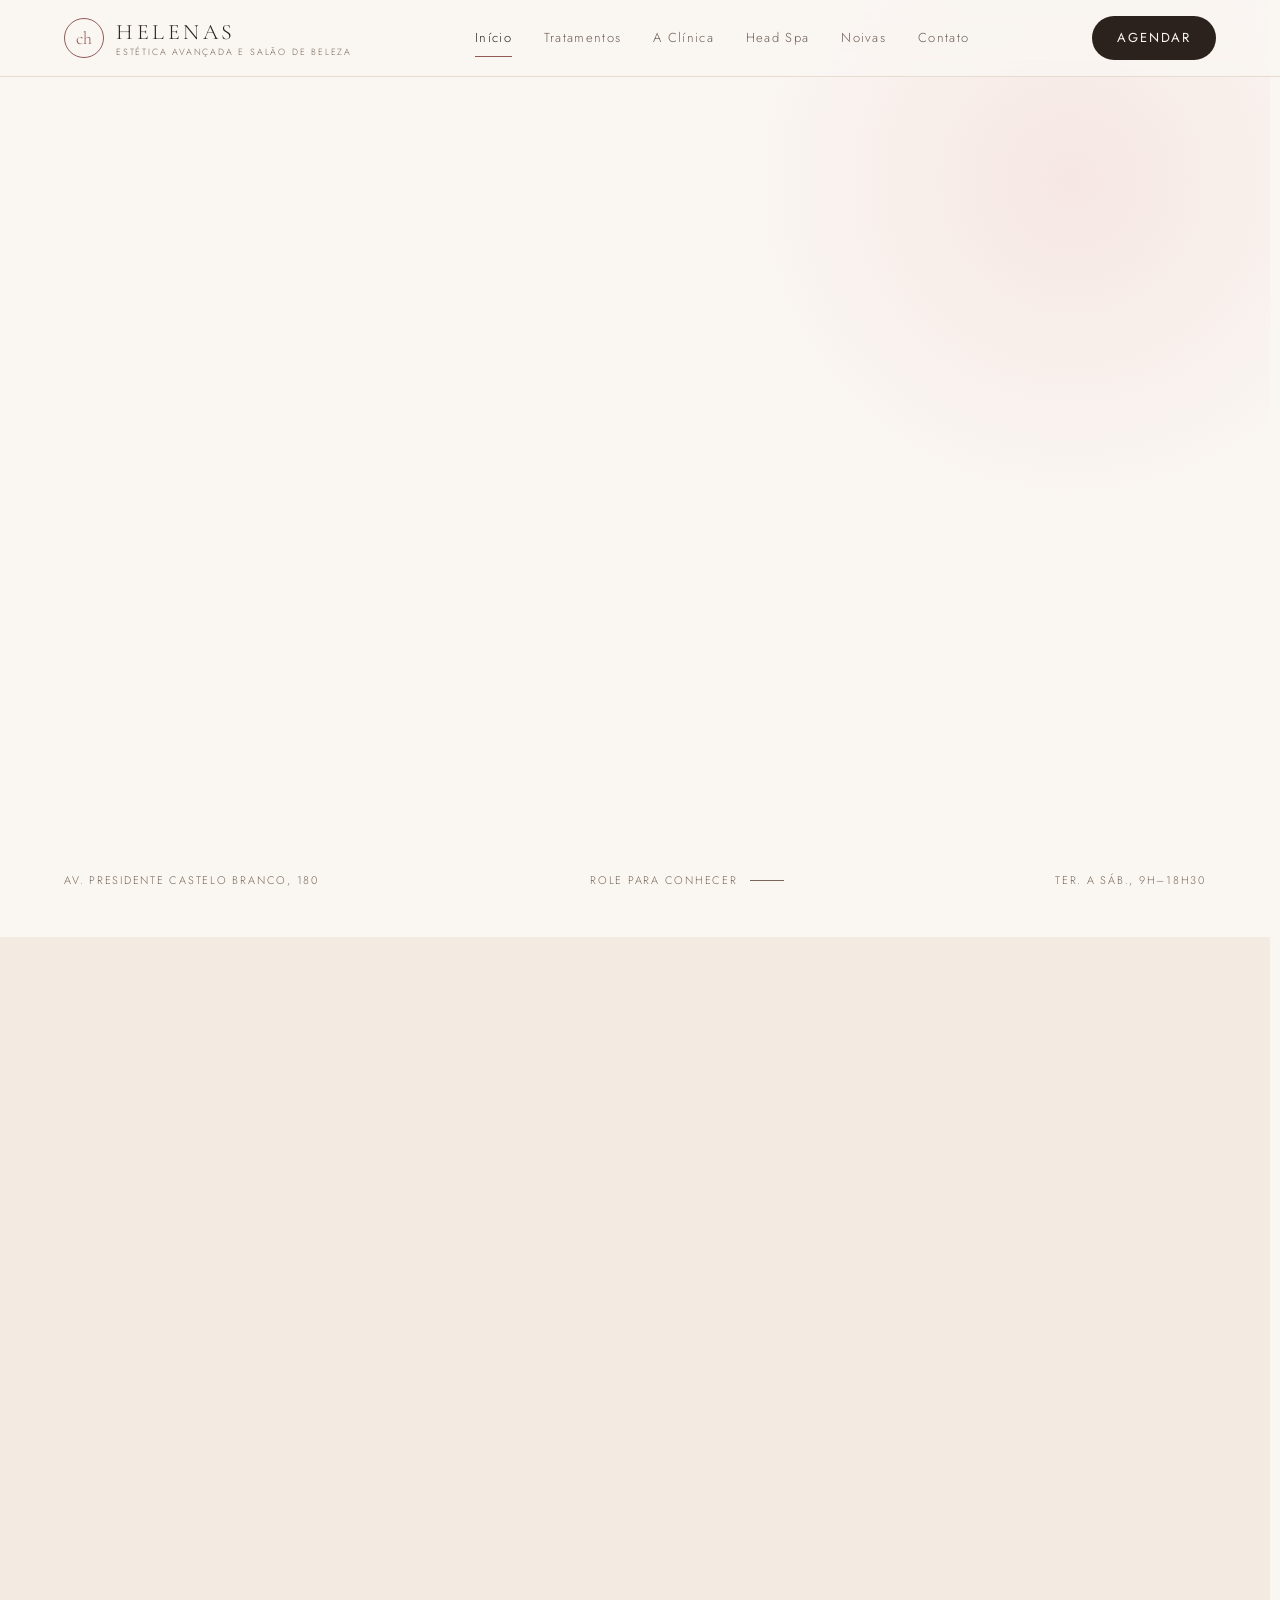
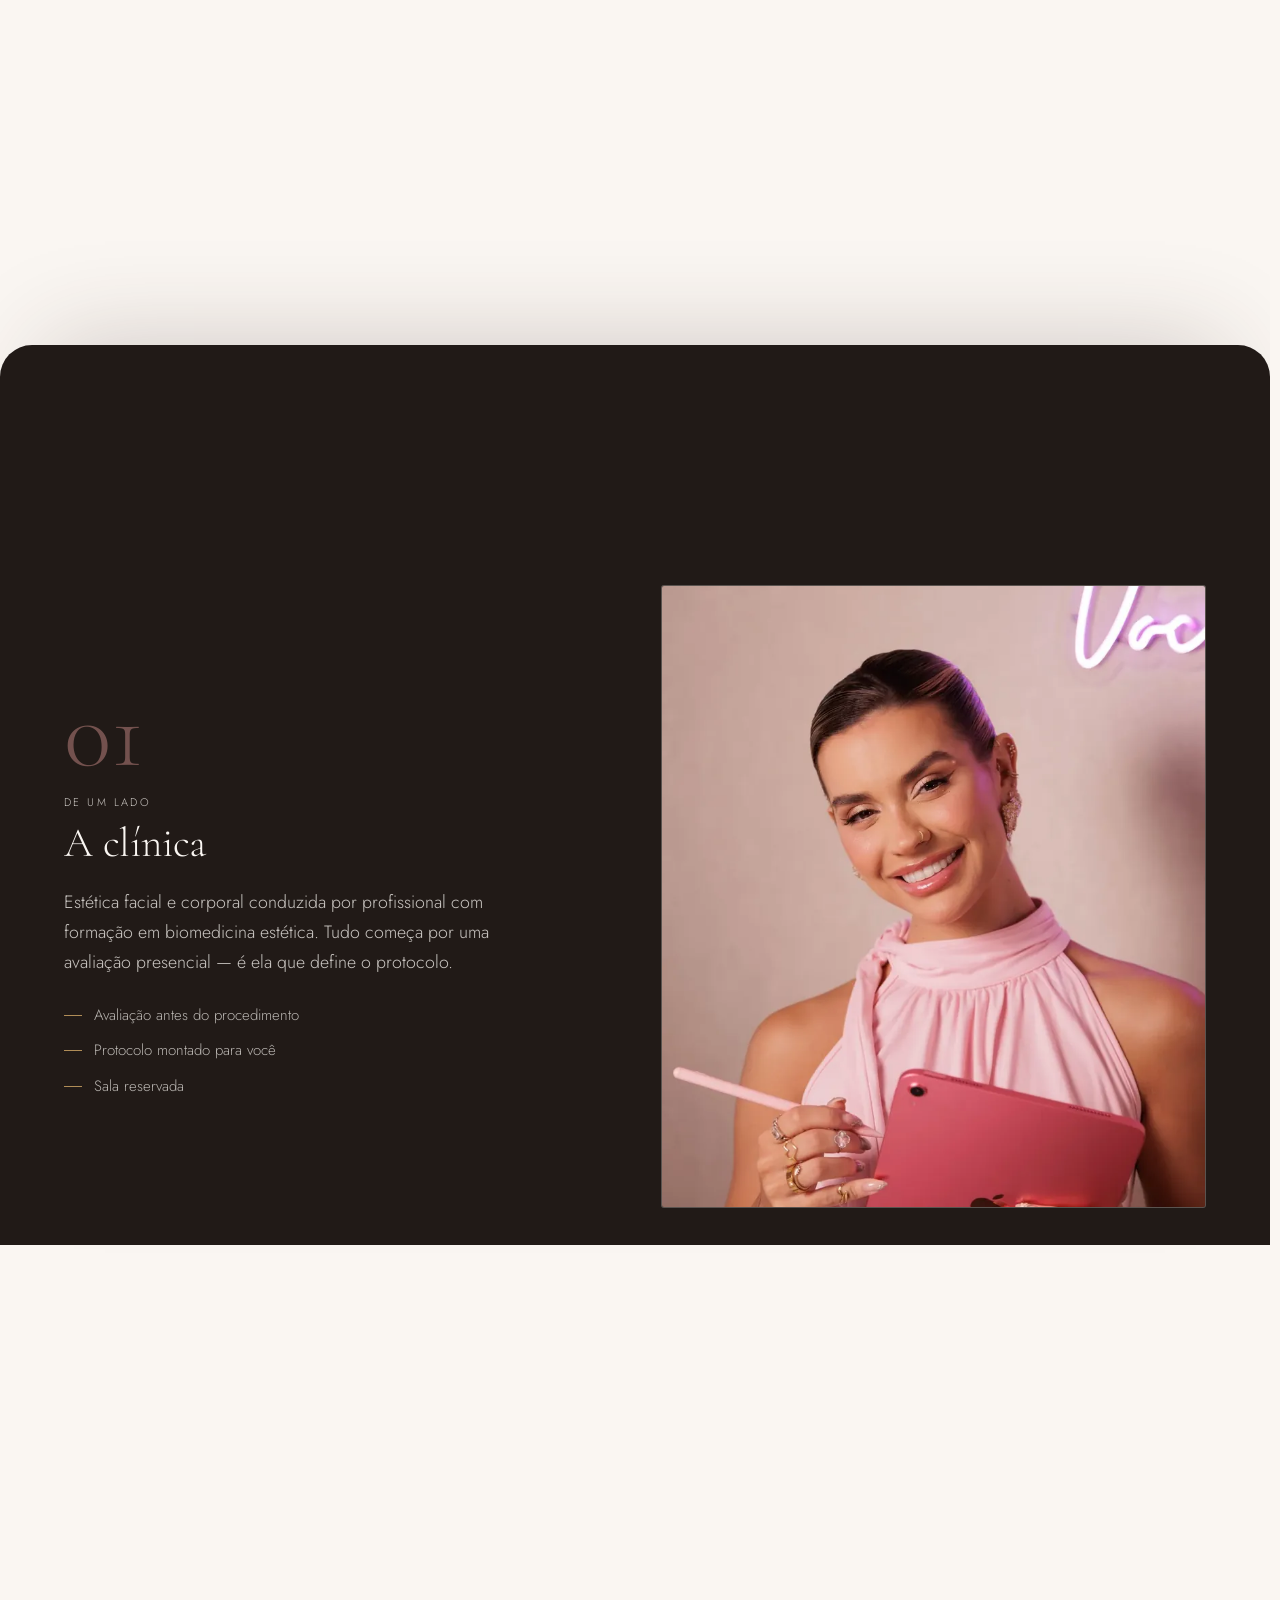
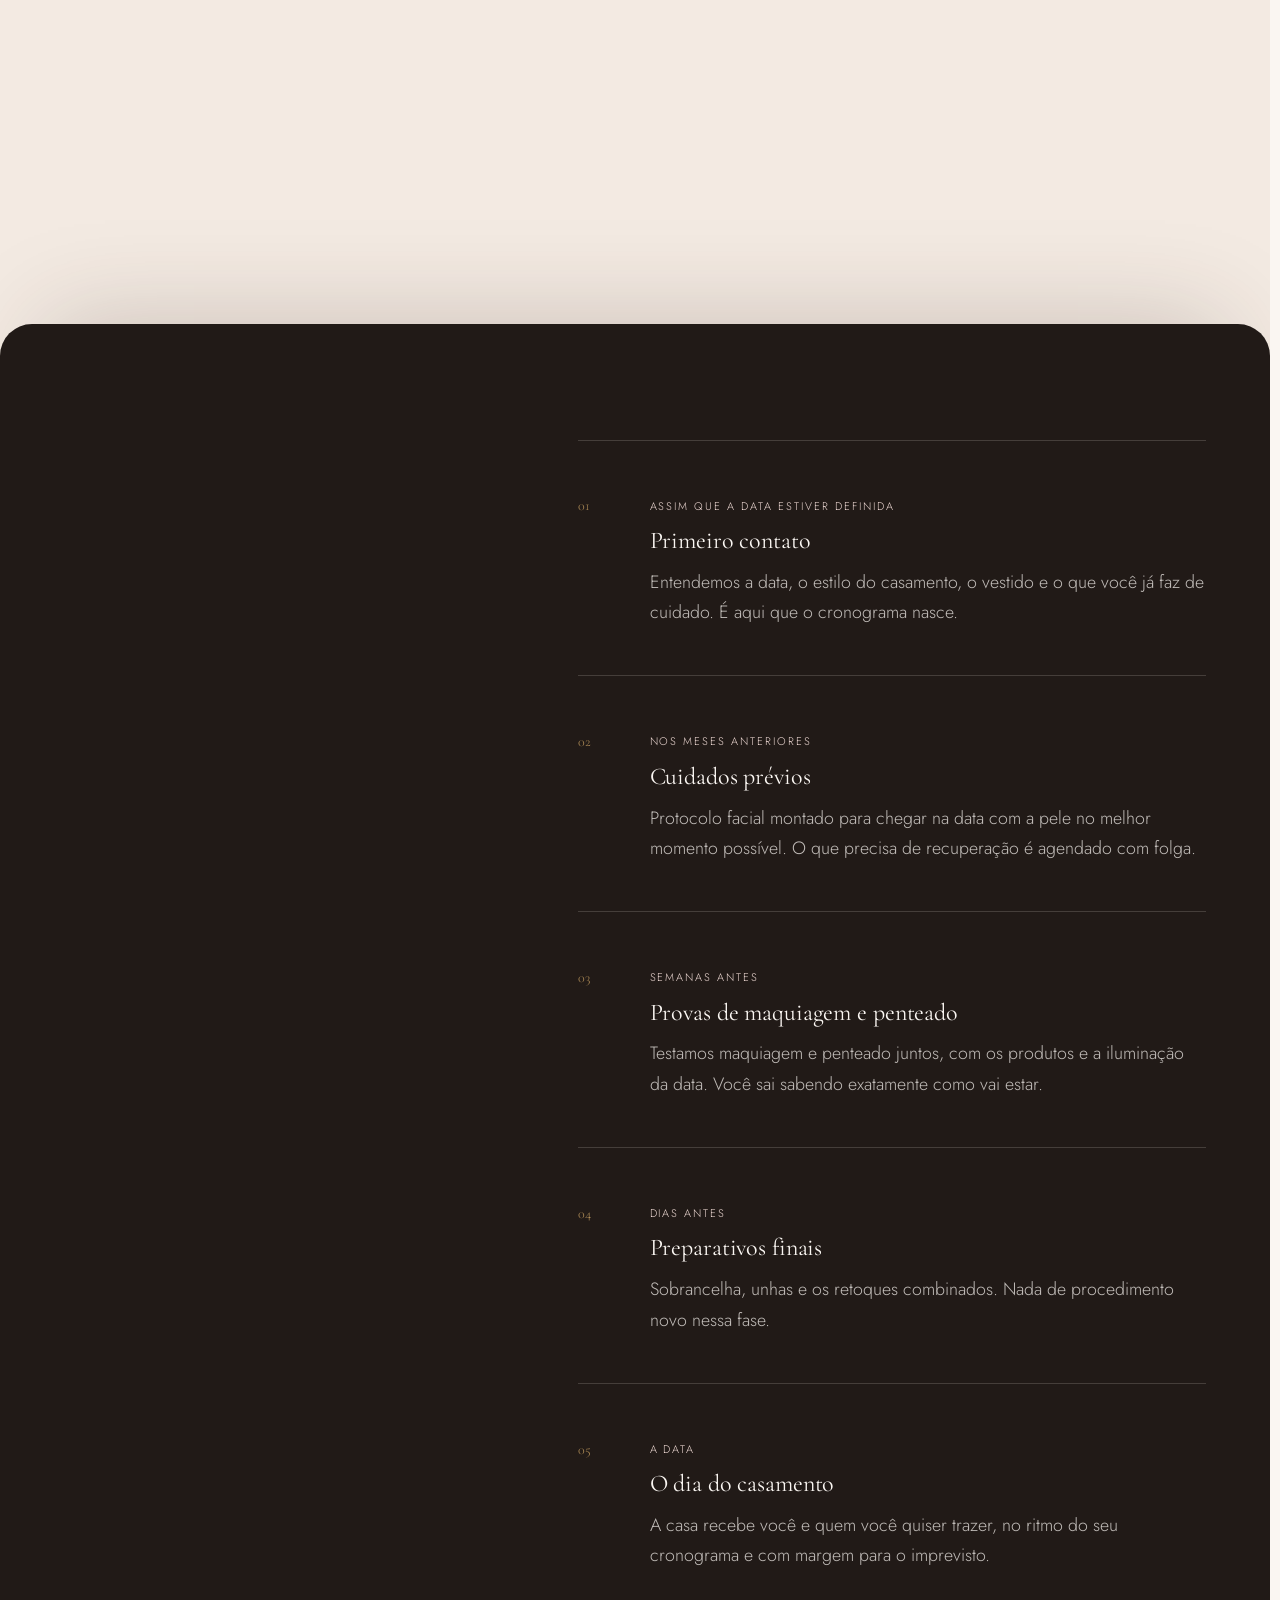
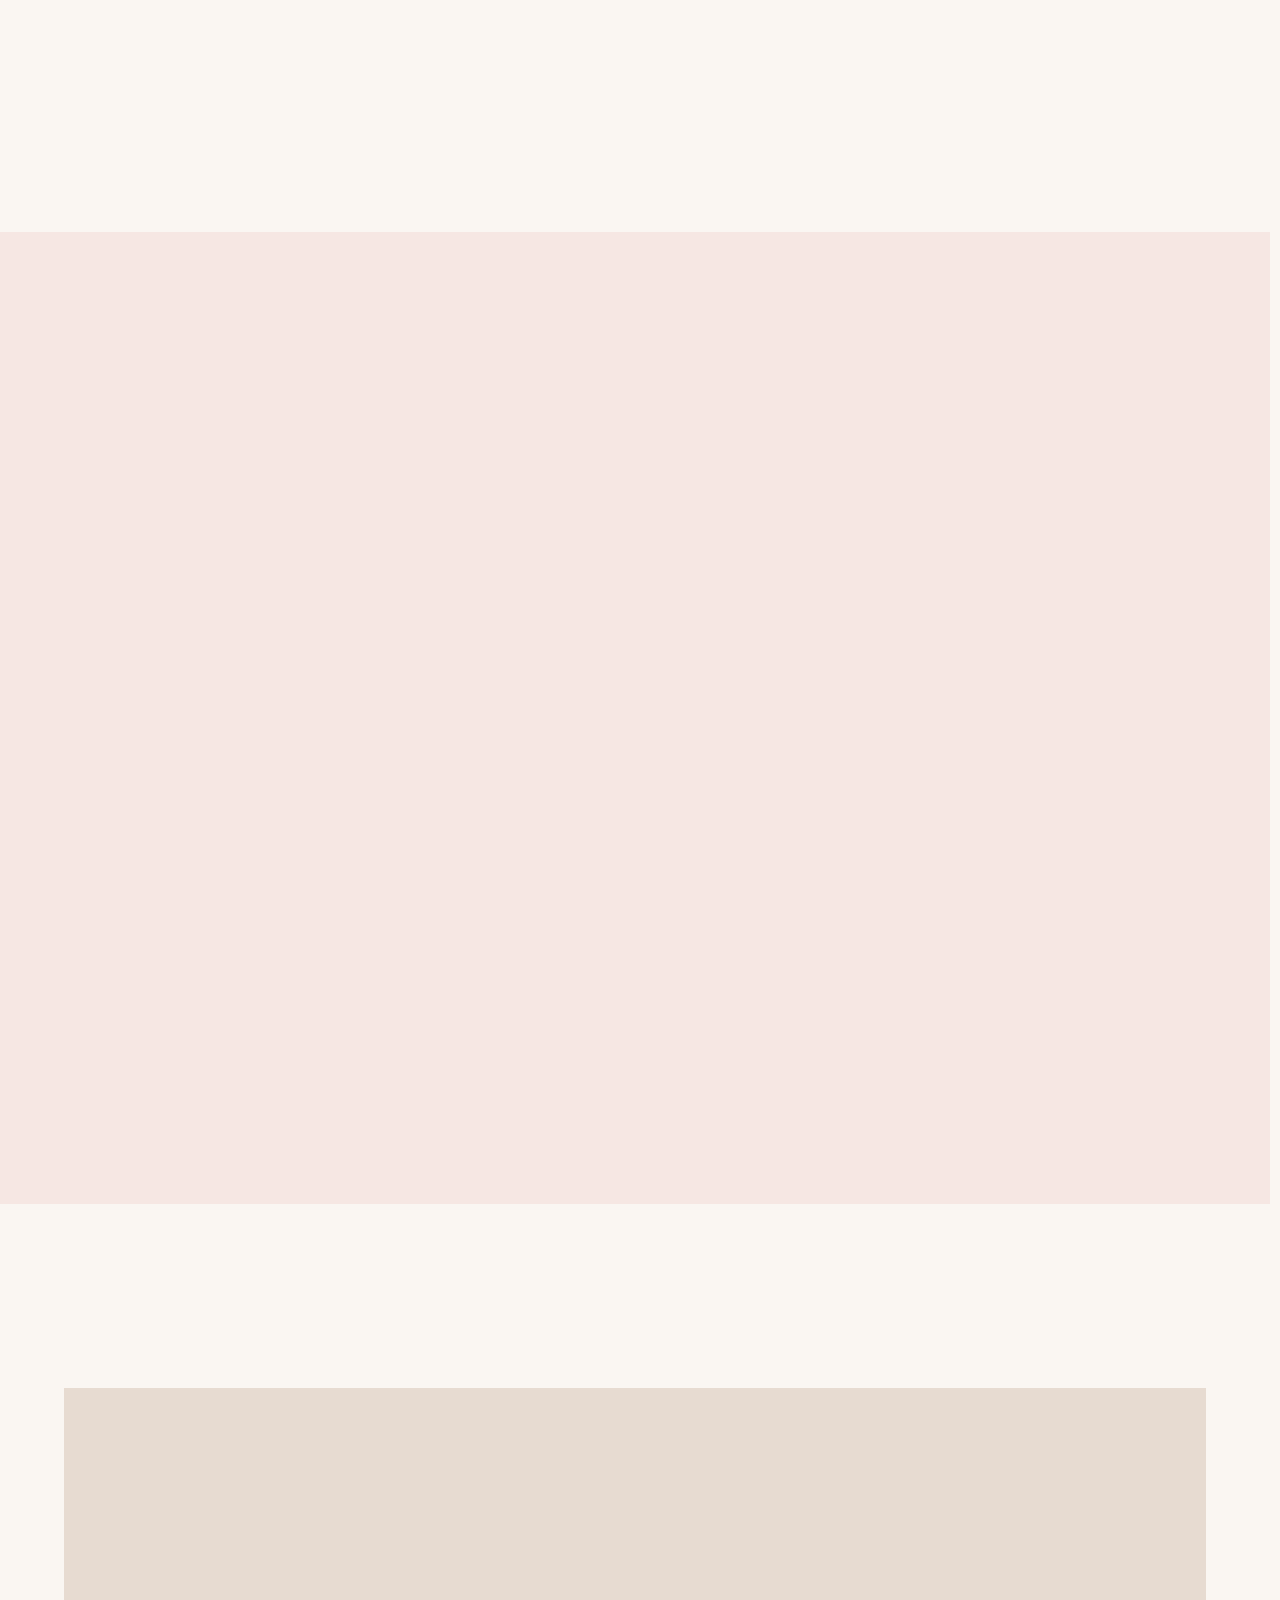
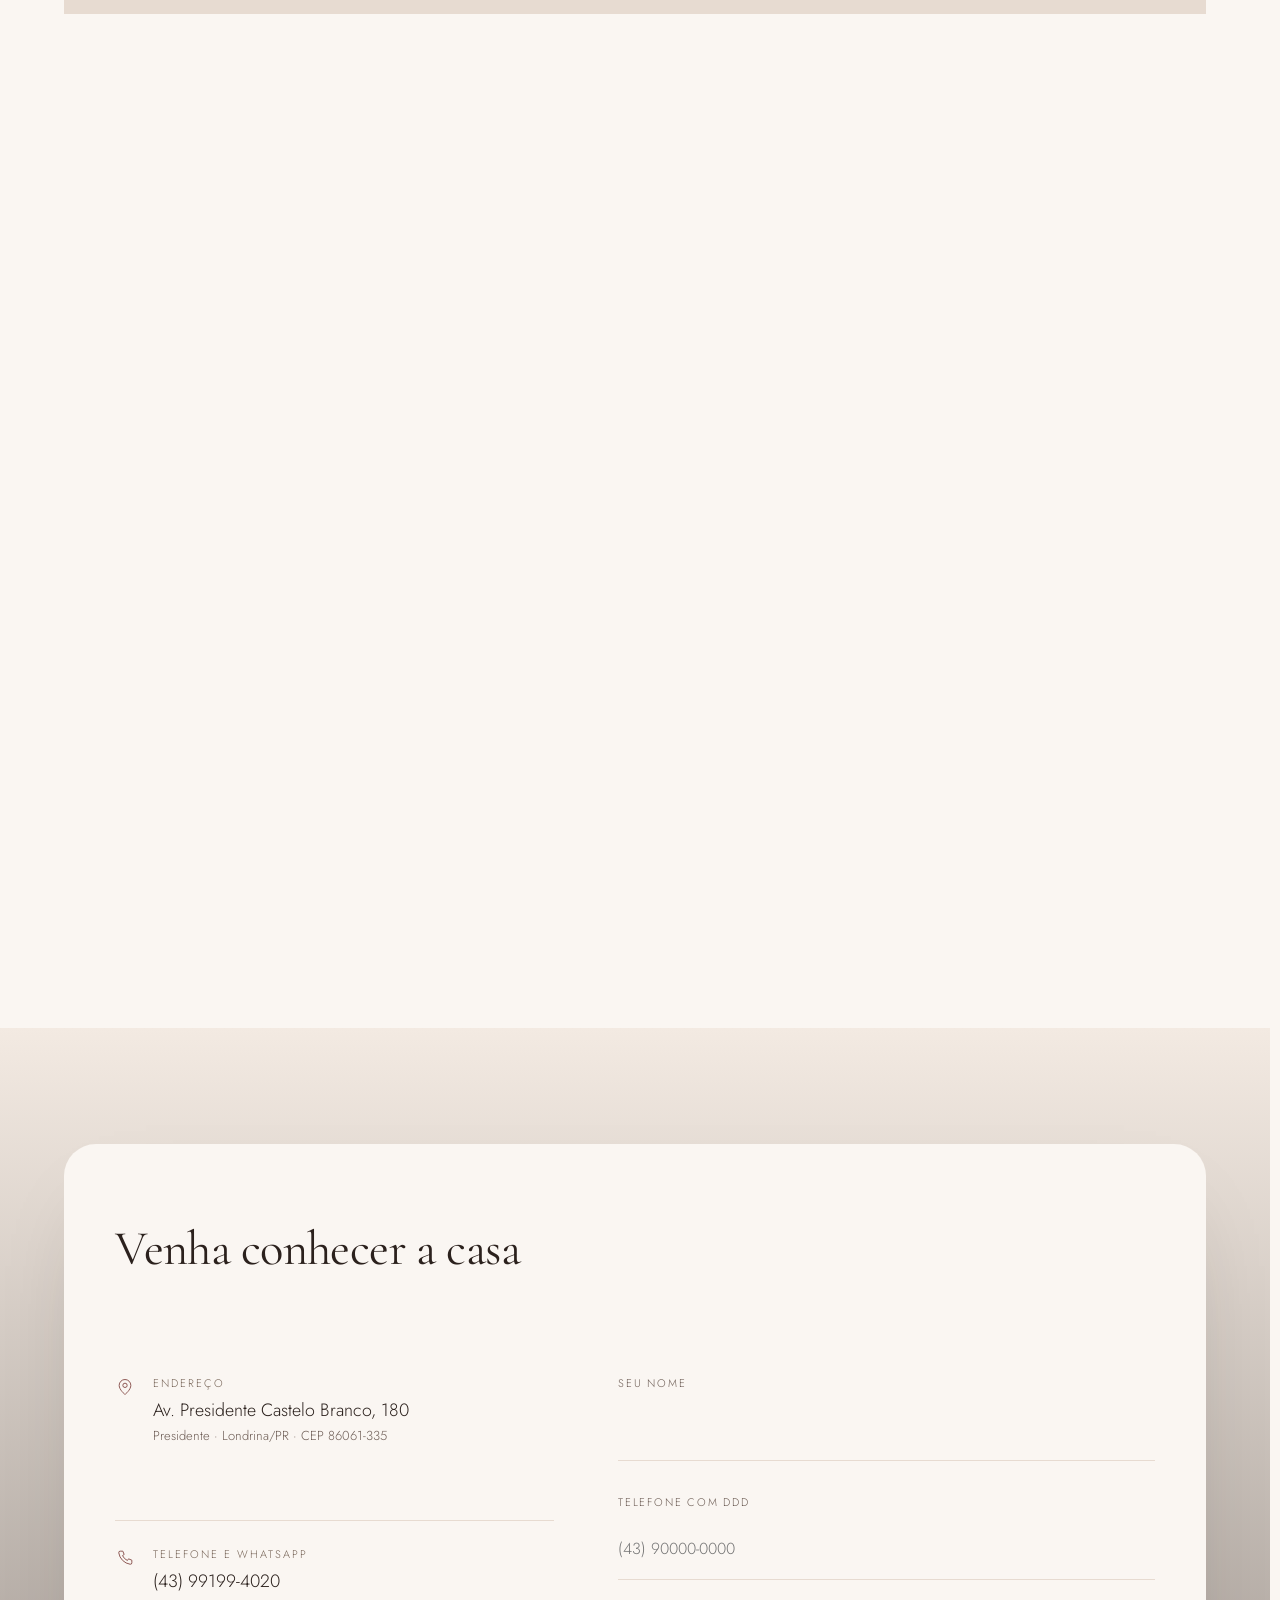
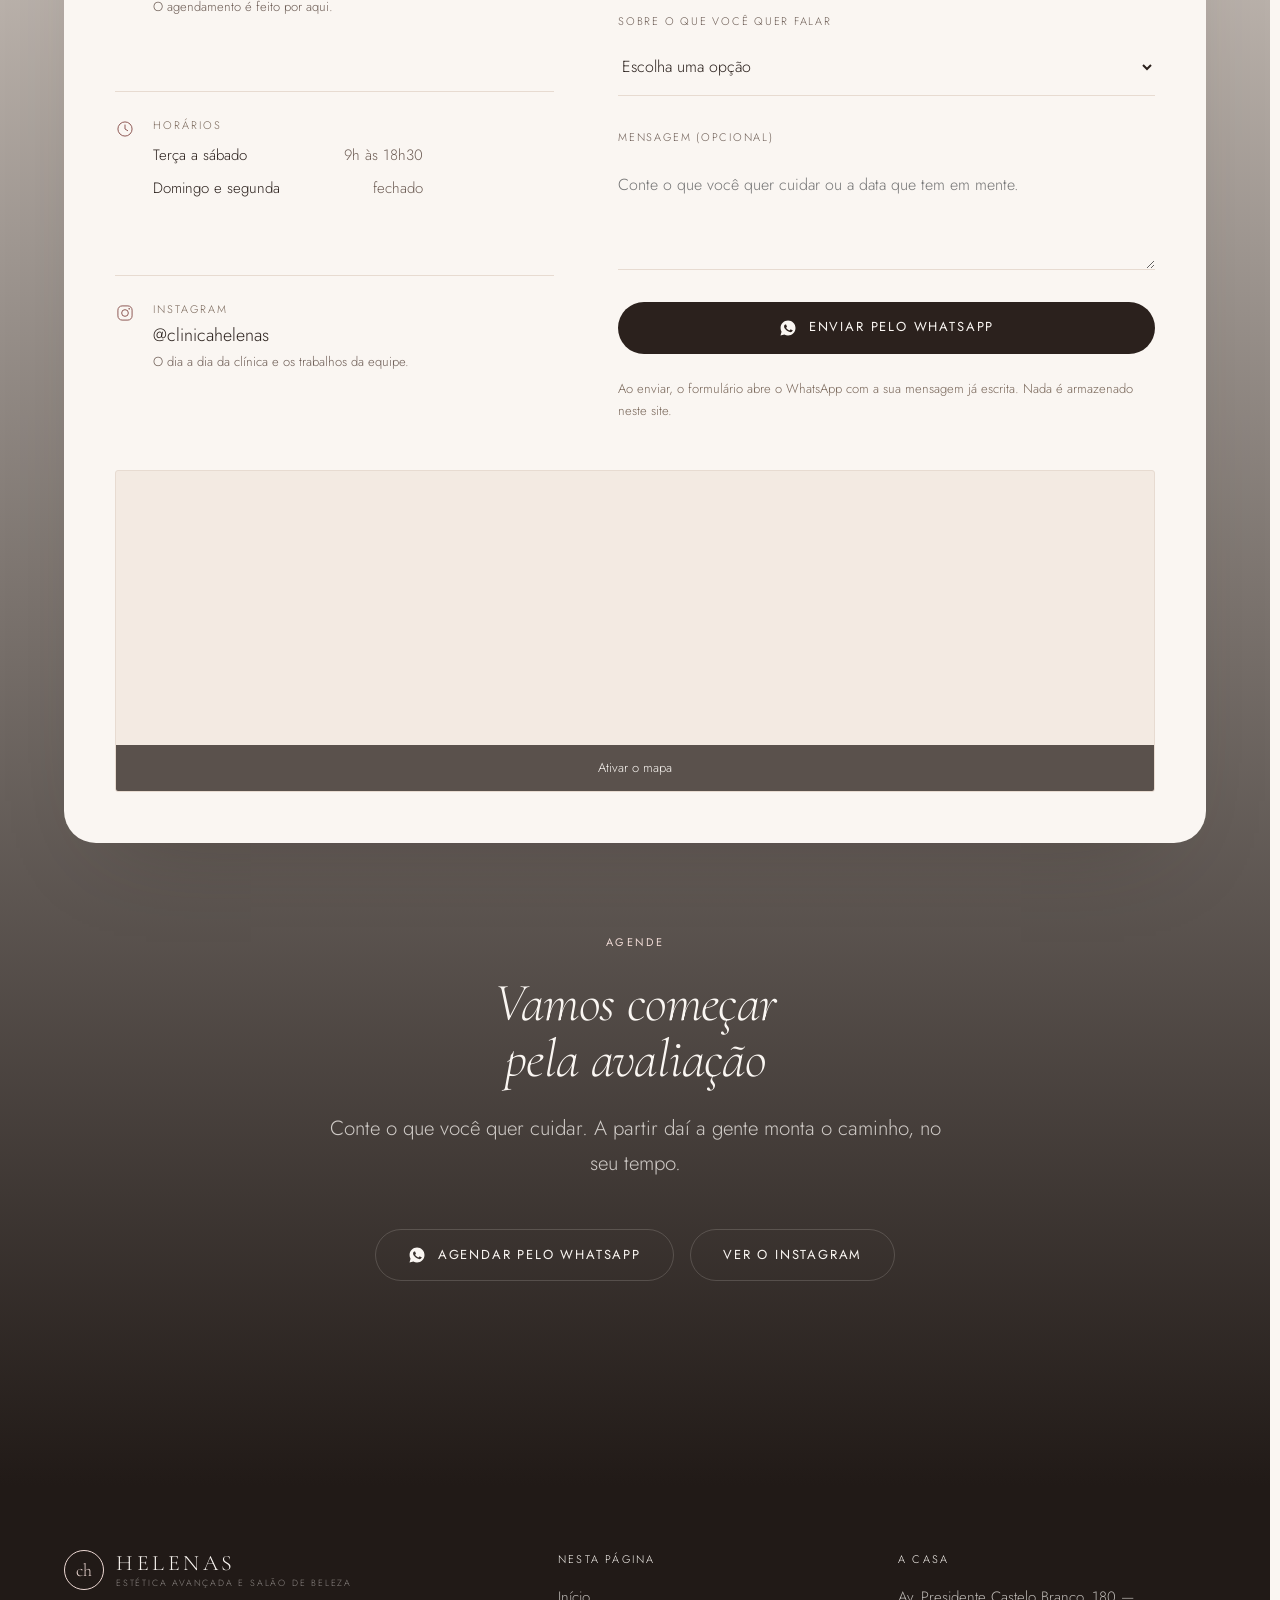
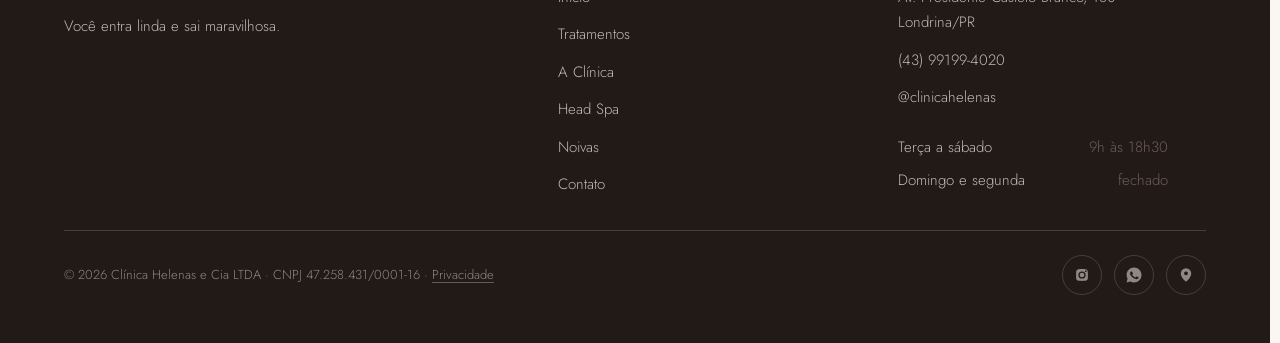
==== commit c122df07: "Publica a V6: fluidez no celular Fluidez não se ganha somando efeito — ganha-se tirando trabalho da " ====
--- a/index.html
+++ b/index.html
@@ -33,8 +33,8 @@
 <link rel="preload" href="assets/fonts/cormorant-latin-var.woff2" as="font" type="font/woff2" crossorigin>
 <link rel="preload" href="assets/fonts/cormorant-italic-latin-var.woff2" as="font" type="font/woff2" crossorigin>
 <link rel="preload" href="assets/fonts/jost-latin-var.woff2" as="font" type="font/woff2" crossorigin>
-<link rel="stylesheet" href="assets/js/vendor/lenis.css?v=baa22552">
-<link rel="stylesheet" href="assets/css/helenas.css?v=baa22552">
+<link rel="stylesheet" href="assets/js/vendor/lenis.css?v=a8910a2d">
+<link rel="stylesheet" href="assets/css/helenas.css?v=a8910a2d">
 
 <script>
 /* Esconder-para-animar acontece aqui, antes da primeira pintura, para não
@@ -86,7 +86,7 @@
 <span><span class="estrelas" aria-hidden="true"><svg viewBox="0 0 24 24" aria-hidden="true" focusable="false"><path d="m12 2.6 2.9 5.9 6.5.9-4.7 4.6 1.1 6.5-5.8-3-5.8 3 1.1-6.5L2.6 9.4l6.5-.9L12 2.6Z"/></svg><svg viewBox="0 0 24 24" aria-hidden="true" focusable="false"><path d="m12 2.6 2.9 5.9 6.5.9-4.7 4.6 1.1 6.5-5.8-3-5.8 3 1.1-6.5L2.6 9.4l6.5-.9L12 2.6Z"/></svg><svg viewBox="0 0 24 24" aria-hidden="true" focusable="false"><path d="m12 2.6 2.9 5.9 6.5.9-4.7 4.6 1.1 6.5-5.8-3-5.8 3 1.1-6.5L2.6 9.4l6.5-.9L12 2.6Z"/></svg><svg viewBox="0 0 24 24" aria-hidden="true" focusable="false"><path d="m12 2.6 2.9 5.9 6.5.9-4.7 4.6 1.1 6.5-5.8-3-5.8 3 1.1-6.5L2.6 9.4l6.5-.9L12 2.6Z"/></svg><svg viewBox="0 0 24 24" aria-hidden="true" focusable="false"><path d="m12 2.6 2.9 5.9 6.5.9-4.7 4.6 1.1 6.5-5.8-3-5.8 3 1.1-6.5L2.6 9.4l6.5-.9L12 2.6Z"/></svg></span> <strong>4,8</strong> em 64 avaliações no Google</span>
 </div>
 </div>
-<div class="hero__placa" data-fx><div class="campo campo--real" data-campo="hero"><img src="assets/img/fotos/hero.webp" alt="Julia Helenas no espaço da Clínica Helenas, diante do letreiro luminoso da casa." loading="eager" fetchpriority="high" decoding="async" style="object-position:50% 28%"></div></div>
+<div class="hero__placa" data-fx><div class="campo campo--real" data-campo="hero"><img src="assets/img/fotos/hero.webp" srcset="assets/img/fotos/hero-480w.webp 480w, assets/img/fotos/hero-800w.webp 800w, assets/img/fotos/hero.webp 1200w" sizes="(max-width: 61.99rem) 100vw, 36vw" alt="Julia Helenas no espaço da Clínica Helenas, diante do letreiro luminoso da casa." loading="eager" fetchpriority="high" decoding="async" style="object-position:50% 28%"></div></div>
 </div>
 <div class="env hero__rodape">
 <span>Av. Presidente Castelo Branco, 180</span>
@@ -104,7 +104,7 @@
 <ul class="cartoes"><li class="cartao" data-fx>
 <button class="cartao__botao" type="button" data-abre="modal-estetica-facial"
         aria-haspopup="dialog" aria-label="Quero saber mais — Estética facial">
-<span class="cartao__foto"><div class="campo campo--real" data-campo="trat-estetica-facial"><img src="assets/img/fotos/trat-estetica-facial.webp" alt="Procedimento injetável facial conduzido na Clínica Helenas." loading="lazy" decoding="async" style="object-position:50% 35%"></div></span><span class="cartao__corpo">
+<span class="cartao__foto"><div class="campo campo--real" data-campo="trat-estetica-facial"><img src="assets/img/fotos/trat-estetica-facial.webp" srcset="assets/img/fotos/trat-estetica-facial-480w.webp 480w, assets/img/fotos/trat-estetica-facial-800w.webp 800w, assets/img/fotos/trat-estetica-facial.webp 1200w" sizes="(max-width: 46rem) 92vw, 46vw" alt="Procedimento injetável facial conduzido na Clínica Helenas." loading="lazy" decoding="async" style="object-position:50% 35%"></div></span><span class="cartao__corpo">
 <span class="cartao__etiqueta">Rosto</span>
 <span class="cartao__nome">Estética facial</span>
 <span class="cartao__resumo">Cuidados personalizados para valorizar sua beleza natural, respeitando as características e as necessidades da sua pele.</span>
@@ -122,7 +122,7 @@
 </span></button></li><li class="cartao" data-fx>
 <button class="cartao__botao" type="button" data-abre="modal-cabelo-e-head-spa"
         aria-haspopup="dialog" aria-label="Quero saber mais — Cabelo e Head Spa">
-<span class="cartao__foto"><div class="campo campo--real" data-campo="trat-cabelo-e-head-spa"><img src="assets/img/fotos/trat-cabelo-e-head-spa.webp" alt="Cabelo tratado e finalizado no salão da Clínica Helenas." loading="lazy" decoding="async" style="object-position:50% 35%"></div></span><span class="cartao__corpo">
+<span class="cartao__foto"><div class="campo campo--real" data-campo="trat-cabelo-e-head-spa"><img src="assets/img/fotos/trat-cabelo-e-head-spa.webp" srcset="assets/img/fotos/trat-cabelo-e-head-spa-480w.webp 480w, assets/img/fotos/trat-cabelo-e-head-spa-800w.webp 800w, assets/img/fotos/trat-cabelo-e-head-spa.webp 1199w" sizes="(max-width: 46rem) 92vw, 46vw" alt="Cabelo tratado e finalizado no salão da Clínica Helenas." loading="lazy" decoding="async" style="object-position:50% 35%"></div></span><span class="cartao__corpo">
 <span class="cartao__etiqueta">Cabelo</span>
 <span class="cartao__nome">Cabelo e Head Spa</span>
 <span class="cartao__resumo">Do cuidado com os fios ao Head Spa — uma experiência completa de tratamento e relaxamento do couro cabeludo.</span>
@@ -131,7 +131,7 @@
 </span></button></li><li class="cartao" data-fx>
 <button class="cartao__botao" type="button" data-abre="modal-beleza-e-detalhes"
         aria-haspopup="dialog" aria-label="Quero saber mais — Beleza e detalhes">
-<span class="cartao__foto"><div class="campo campo--real" data-campo="trat-beleza-e-detalhes"><img src="assets/img/fotos/trat-beleza-e-detalhes.webp" alt="Maquiagem sendo aplicada na Clínica Helenas." loading="lazy" decoding="async" style="object-position:50% 22%"></div></span><span class="cartao__corpo">
+<span class="cartao__foto"><div class="campo campo--real" data-campo="trat-beleza-e-detalhes"><img src="assets/img/fotos/trat-beleza-e-detalhes.webp" srcset="assets/img/fotos/trat-beleza-e-detalhes-480w.webp 480w, assets/img/fotos/trat-beleza-e-detalhes-800w.webp 800w, assets/img/fotos/trat-beleza-e-detalhes.webp 1800w" sizes="(max-width: 46rem) 92vw, 46vw" alt="Maquiagem sendo aplicada na Clínica Helenas." loading="lazy" decoding="async" style="object-position:50% 22%"></div></span><span class="cartao__corpo">
 <span class="cartao__etiqueta">Beleza</span>
 <span class="cartao__nome">Beleza e detalhes</span>
 <span class="cartao__resumo">Sobrancelhas, unhas, maquiagem e depilação: os detalhes que terminam de compor o seu visual.</span>
@@ -171,7 +171,7 @@
 <p>Estética facial e corporal conduzida por profissional com formação em biomedicina estética. Tudo começa por uma avaliação presencial — é ela que define o protocolo.</p>
 <ul class="painel__marcadores"><li>Avaliação antes do procedimento</li><li>Protocolo montado para você</li><li>Sala reservada</li></ul>
 </div>
-<div class="painel__campo"><div class="campo campo--real" data-campo="casa-1"><img src="assets/img/fotos/casa-1.webp" alt="Julia Helenas, biomédica esteta e fundadora da Clínica Helenas." loading="lazy" decoding="async" style="object-position:50% 32%"></div></div>
+<div class="painel__campo"><div class="campo campo--real" data-campo="casa-1"><img src="assets/img/fotos/casa-1.webp" srcset="assets/img/fotos/casa-1-480w.webp 480w, assets/img/fotos/casa-1-800w.webp 800w, assets/img/fotos/casa-1.webp 1200w" sizes="(max-width: 55.99rem) 92vw, 44vw" alt="Julia Helenas, biomédica esteta e fundadora da Clínica Helenas." loading="lazy" decoding="async" style="object-position:50% 32%"></div></div>
 </div>
 </article><article class="painel" data-painel>
 <div class="painel__grade">
@@ -182,7 +182,7 @@
 <p>Cabelo, unhas, sobrancelhas e maquiagem com o mesmo tempo e o mesmo critério da estética. Cada serviço tem a duração que realmente precisa.</p>
 <ul class="painel__marcadores"><li>Design feito no espelho, com você</li><li>Materiais esterilizados</li><li>Tempo de cabine adequado</li></ul>
 </div>
-<div class="painel__campo"><div class="campo campo--real" data-campo="casa-2"><img src="assets/img/fotos/casa-2.webp" alt="Atendimento no salão da Clínica Helenas: a cliente na cadeira, de espelho na mão, com a profissional ao lado." loading="lazy" decoding="async" style="object-position:50% 35%"></div></div>
+<div class="painel__campo"><div class="campo campo--real" data-campo="casa-2"><img src="assets/img/fotos/casa-2.webp" srcset="assets/img/fotos/casa-2-480w.webp 480w, assets/img/fotos/casa-2-800w.webp 800w, assets/img/fotos/casa-2.webp 1200w" sizes="(max-width: 55.99rem) 92vw, 44vw" alt="Atendimento no salão da Clínica Helenas: a cliente na cadeira, de espelho na mão, com a profissional ao lado." loading="lazy" decoding="async" style="object-position:50% 35%"></div></div>
 </div>
 </article><article class="painel" data-painel>
 <div class="painel__grade">
@@ -193,7 +193,7 @@
 <p>Pele, cabelo e unhas podem entrar na mesma tarde. Quem cuida da sua pele sabe o que a maquiadora vai precisar; quem faz o seu cabelo sabe a data do seu evento.</p>
 <ul class="painel__marcadores"><li>Uma agenda, não três</li><li>Equipe integrada</li><li>Um deslocamento só</li></ul>
 </div>
-<div class="painel__campo"><div class="campo campo--real" data-campo="casa-3"><img src="assets/img/fotos/casa-3.webp" alt="Entrada da Clínica Helenas, com o letreiro da casa na fachada." loading="lazy" decoding="async" style="object-position:50% 25%"></div></div>
+<div class="painel__campo"><div class="campo campo--real" data-campo="casa-3"><img src="assets/img/fotos/casa-3.webp" srcset="assets/img/fotos/casa-3-480w.webp 480w, assets/img/fotos/casa-3-800w.webp 800w, assets/img/fotos/casa-3.webp 1200w" sizes="(max-width: 55.99rem) 92vw, 44vw" alt="Entrada da Clínica Helenas, com o letreiro da casa na fachada." loading="lazy" decoding="async" style="object-position:50% 25%"></div></div>
 </div>
 </article></div>
 </div>
@@ -219,7 +219,7 @@
 <p data-fx>Dos primeiros preparativos aos últimos detalhes, a Helenas acompanha você na construção da sua beleza para o casamento. Julia Helenas é consultora de beleza de noiva — e essa é a especialidade que deu nome à casa.</p>
 <div data-fx><button class="botao botao--claro" type="button" data-abre="modal-noivas"
      aria-haspopup="dialog">Conhecer o Dia da Noiva <svg class="seta" viewBox="0 0 24 24" fill="none" stroke="currentColor" stroke-width="1.2" aria-hidden="true" focusable="false"><path d="M4 12h15m0 0-5.5-5.5M19 12l-5.5 5.5" stroke-linecap="round" stroke-linejoin="round"/></svg></button></div>
-<div class="noivas__campo" data-fx><div class="campo campo--real" data-campo="noiva"><img src="assets/img/fotos/noiva.webp" alt="Noiva pronta na Clínica Helenas, de véu e buquê." loading="lazy" decoding="async" style="object-position:50% 26%"></div></div>
+<div class="noivas__campo" data-fx><div class="campo campo--real" data-campo="noiva"><img src="assets/img/fotos/noiva.webp" srcset="assets/img/fotos/noiva-480w.webp 480w, assets/img/fotos/noiva-800w.webp 800w, assets/img/fotos/noiva.webp 1200w" sizes="(max-width: 61.99rem) 92vw, 34vw" alt="Noiva pronta na Clínica Helenas, de véu e buquê." loading="lazy" decoding="async" style="object-position:50% 26%"></div></div>
 </div>
 <ol class="cronograma"><li class="etapa"><div><span class="etapa__quando">assim que a data estiver definida</span><h3>Primeiro contato</h3><p>Entendemos a data, o estilo do casamento, o vestido e o que você já faz de cuidado. É aqui que o cronograma nasce.</p></div></li><li class="etapa"><div><span class="etapa__quando">nos meses anteriores</span><h3>Cuidados prévios</h3><p>Protocolo facial montado para chegar na data com a pele no melhor momento possível. O que precisa de recuperação é agendado com folga.</p></div></li><li class="etapa"><div><span class="etapa__quando">semanas antes</span><h3>Provas de maquiagem e penteado</h3><p>Testamos maquiagem e penteado juntos, com os produtos e a iluminação da data. Você sai sabendo exatamente como vai estar.</p></div></li><li class="etapa"><div><span class="etapa__quando">dias antes</span><h3>Preparativos finais</h3><p>Sobrancelha, unhas e os retoques combinados. Nada de procedimento novo nessa fase.</p></div></li><li class="etapa"><div><span class="etapa__quando">a data</span><h3>O dia do casamento</h3><p>A casa recebe você e quem você quiser trazer, no ritmo do seu cronograma e com margem para o imprevisto.</p></div></li></ol>
 </div>
@@ -232,7 +232,7 @@
 <p class="texto-g" data-fx>Cada profissional acompanha a cliente do início ao fim do atendimento — e todas se falam quando um caso passa por mais de uma área.</p>
 </div>
 <div class="perfil">
-<div data-fx><div class="campo campo--real" data-campo="equipe-julia-helenas"><img src="assets/img/fotos/equipe-julia-helenas.webp" alt="Retrato de Julia Helenas, biomédica esteta, maquiadora e fundadora da Clínica Helenas." loading="lazy" decoding="async" style="object-position:50% 22%"></div></div>
+<div data-fx><div class="campo campo--real" data-campo="equipe-julia-helenas"><img src="assets/img/fotos/equipe-julia-helenas.webp" srcset="assets/img/fotos/equipe-julia-helenas-480w.webp 480w, assets/img/fotos/equipe-julia-helenas-800w.webp 800w, assets/img/fotos/equipe-julia-helenas.webp 1200w" sizes="(max-width: 61.99rem) 92vw, 34vw" alt="Retrato de Julia Helenas, biomédica esteta, maquiadora e fundadora da Clínica Helenas." loading="lazy" decoding="async" style="object-position:50% 22%"></div></div>
 <div class="perfil__texto">
 <span class="perfil__papel" data-fx="etiqueta">Biomédica esteta, maquiadora e fundadora</span>
 <h3 data-fx="titulo" style="font-size:var(--t-h2)">Julia Helenas</h3>
@@ -389,7 +389,7 @@
 <div class="modal__interno">
 <div class="modal__cabeca"><h2 id="modal-estetica-facial-t">Pele tratada, do básico ao injetável</h2></div>
 <p class="texto-g" style="max-width:62ch;margin-top:var(--e5)">O rosto é onde a maioria das clientes começa. Nossa abordagem é sequencial: primeiro entendemos o estado da pele — oleosidade, textura, manchas, sinais de flacidez — e só então definimos entre um protocolo de manutenção, um tratamento mais intensivo ou um procedimento injetável. Muita gente chega pedindo o injetável e sai com um plano de pele. Faz parte.</p>
-<div class="modal__banda"><div class="campo campo--banda campo--real" data-campo="trat-estetica-facial"><img src="assets/img/fotos/trat-estetica-facial.webp" alt="Procedimento injetável facial conduzido na Clínica Helenas." loading="lazy" decoding="async" style="object-position:50% 35%"></div></div>
+<div class="modal__banda"><div class="campo campo--banda campo--real" data-campo="trat-estetica-facial"><img src="assets/img/fotos/trat-estetica-facial.webp" srcset="assets/img/fotos/trat-estetica-facial-480w.webp 480w, assets/img/fotos/trat-estetica-facial-800w.webp 800w, assets/img/fotos/trat-estetica-facial.webp 1200w" sizes="(max-width: 61.99rem) 100vw, 78vw" alt="Procedimento injetável facial conduzido na Clínica Helenas." loading="lazy" decoding="async" style="object-position:50% 35%"></div></div>
 <ul class="proc"><li class="proc__item"><div class="proc__linha">
 <span class="proc__ordem" aria-hidden="true">01</span>
 <div class="proc__cabeca"><h3>Limpeza de pele profunda</h3><p class="proc__resumo">Higienização, extração e ativos escolhidos conforme o tipo de pele.</p></div>
@@ -467,7 +467,7 @@
 <div class="modal__interno">
 <div class="modal__cabeca"><h2 id="modal-cabelo-e-head-spa-t">Do couro cabeludo à escova</h2></div>
 <p class="texto-g" style="max-width:62ch;margin-top:var(--e5)">O salão da casa cuida do cabelo em duas frentes: o serviço de sempre — corte, escova, penteado — e o tratamento de couro cabeludo, que é onde a estética e o cabelo se encontram. O Head Spa é o carro-chefe dessa área e é, provavelmente, o procedimento mais completo que fazemos em uma sessão só.</p>
-<div class="modal__banda"><div class="campo campo--banda campo--real" data-campo="trat-cabelo-e-head-spa"><img src="assets/img/fotos/trat-cabelo-e-head-spa.webp" alt="Cabelo tratado e finalizado no salão da Clínica Helenas." loading="lazy" decoding="async" style="object-position:50% 35%"></div></div>
+<div class="modal__banda"><div class="campo campo--banda campo--real" data-campo="trat-cabelo-e-head-spa"><img src="assets/img/fotos/trat-cabelo-e-head-spa.webp" srcset="assets/img/fotos/trat-cabelo-e-head-spa-480w.webp 480w, assets/img/fotos/trat-cabelo-e-head-spa-800w.webp 800w, assets/img/fotos/trat-cabelo-e-head-spa.webp 1199w" sizes="(max-width: 61.99rem) 100vw, 78vw" alt="Cabelo tratado e finalizado no salão da Clínica Helenas." loading="lazy" decoding="async" style="object-position:50% 35%"></div></div>
 <ul class="proc"><li class="proc__item"><div class="proc__linha">
 <span class="proc__ordem" aria-hidden="true">01</span>
 <div class="proc__cabeca"><h3>Head Spa — spa capilar</h3><p class="proc__resumo">Uma hora e meia entre máscara facial, massagem, detox de couro cabeludo e escova.</p><p class="proc__duracao"><svg viewBox="0 0 24 24" fill="none" stroke="currentColor" stroke-width="1.15" aria-hidden="true" focusable="false"><circle cx="12" cy="12" r="8.5"/><path d="M12 7.2V12l3.2 2" stroke-linecap="round"/></svg> Duração aproximada: cerca de 1h30</p></div>
@@ -506,7 +506,7 @@
 <div class="modal__interno">
 <div class="modal__cabeca"><h2 id="modal-beleza-e-detalhes-t">Sobrancelha, unhas, maquiagem e depilação</h2></div>
 <p class="texto-g" style="max-width:62ch;margin-top:var(--e5)">São os serviços de manutenção, aqueles que voltam no calendário. A diferença é o tempo dedicado a cada um: uma sobrancelha aqui não é encaixe de quinze minutos entre dois atendimentos. É design feito olhando o formato do seu rosto, com o espelho na mão e a sua opinião no meio.</p>
-<div class="modal__banda"><div class="campo campo--banda campo--real" data-campo="trat-beleza-e-detalhes"><img src="assets/img/fotos/trat-beleza-e-detalhes.webp" alt="Maquiagem sendo aplicada na Clínica Helenas." loading="lazy" decoding="async" style="object-position:50% 22%"></div></div>
+<div class="modal__banda"><div class="campo campo--banda campo--real" data-campo="trat-beleza-e-detalhes"><img src="assets/img/fotos/trat-beleza-e-detalhes.webp" srcset="assets/img/fotos/trat-beleza-e-detalhes-480w.webp 480w, assets/img/fotos/trat-beleza-e-detalhes-800w.webp 800w, assets/img/fotos/trat-beleza-e-detalhes.webp 1800w" sizes="(max-width: 61.99rem) 100vw, 78vw" alt="Maquiagem sendo aplicada na Clínica Helenas." loading="lazy" decoding="async" style="object-position:50% 22%"></div></div>
 <ul class="proc"><li class="proc__item"><div class="proc__linha">
 <span class="proc__ordem" aria-hidden="true">01</span>
 <div class="proc__cabeca"><h3>Design de sobrancelhas</h3><p class="proc__resumo">Desenho a partir do formato do rosto, não de um modelo pronto.</p></div>
@@ -554,7 +554,7 @@
 <h3>Por que a noiva é a especialidade da casa</h3>
 <div style="display:grid;gap:var(--e4);color:var(--tinta-suave);max-width:64ch"><p>Quando pele, cabelo e maquiagem são tratados em lugares diferentes, o resultado final só aparece no dia — e vira surpresa para todo mundo, inclusive para a noiva.</p><p>Aqui o cronograma é um só. A pele começa a ser cuidada com meses de antecedência, a prova de maquiagem e penteado acontece antes da data, e no dia do casamento a equipe que recebe você é a mesma que acompanhou o caminho inteiro.</p></div>
 </div>
-<div class="modal__banda"><div class="campo campo--banda campo--real" data-campo="noivas-banda"><img src="assets/img/fotos/noivas-banda.webp" alt="Noiva sob o véu, pronta para a cerimônia, na Clínica Helenas." loading="lazy" decoding="async" style="object-position:50% 34%"></div></div>
+<div class="modal__banda"><div class="campo campo--banda campo--real" data-campo="noivas-banda"><img src="assets/img/fotos/noivas-banda.webp" srcset="assets/img/fotos/noivas-banda-480w.webp 480w, assets/img/fotos/noivas-banda-800w.webp 800w, assets/img/fotos/noivas-banda.webp 1180w" sizes="(max-width: 61.99rem) 100vw, 78vw" alt="Noiva sob o véu, pronta para a cerimônia, na Clínica Helenas." loading="lazy" decoding="async" style="object-position:50% 34%"></div></div>
 <div class="modal__sub">
 <h3>Como funciona o acompanhamento</h3>
 <p style="color:var(--tinta-clara);font-size:var(--t-mini);max-width:60ch">Este é o desenho mais comum. O seu é ajustado na primeira conversa, a partir da data do casamento.</p>
@@ -586,7 +586,7 @@
 <div class="modal__corpo" data-lenis-prevent tabindex="0" aria-label="Conteúdo de Julia Helenas">
 <div class="modal__interno">
 <div class="modal__cabeca"><h2 id="modal-julia-helenas-t">Julia Helenas</h2></div>
-<div class="modal__banda"><div class="campo campo--banda campo--real" data-campo="equipe-julia-helenas-modal"><img src="assets/img/fotos/equipe-julia-helenas-modal.webp" alt="Fotografias de clientes espalhadas sobre a mesa, na Clínica Helenas." loading="lazy" decoding="async" style="object-position:50% 35%"></div></div>
+<div class="modal__banda"><div class="campo campo--banda campo--real" data-campo="equipe-julia-helenas-modal"><img src="assets/img/fotos/equipe-julia-helenas-modal.webp" srcset="assets/img/fotos/equipe-julia-helenas-modal-480w.webp 480w, assets/img/fotos/equipe-julia-helenas-modal-800w.webp 800w, assets/img/fotos/equipe-julia-helenas-modal.webp 1200w" sizes="(max-width: 61.99rem) 100vw, 78vw" alt="Fotografias de clientes espalhadas sobre a mesa, na Clínica Helenas." loading="lazy" decoding="async" style="object-position:50% 35%"></div></div>
 <div style="display:grid;gap:var(--e4);color:var(--tinta-suave);max-width:64ch"><p>Julia é biomédica esteta, maquiadora profissional e fundadora da Clínica Helenas. Atua como consultora de beleza de noiva em Londrina, acompanhando o cronograma de cada casamento do tratamento de pele até o retoque final no dia.</p><p>É dela a decisão que definiu a casa: reunir estética avançada e salão sob a mesma administração, para que o cuidado de uma cliente não dependesse de três agendas que não se falam.</p></div>
 <div class="perfil__areas" style="margin-top:var(--e6)"><span class="marca-area">Consultoria de noiva</span><span class="marca-area">Maquiagem</span><span class="marca-area">Estética facial</span></div><p style="margin-top:var(--e5)"><a class="link-filete" href="https://www.instagram.com/ju.helenas/" target="_blank" rel="noopener">@ju.helenas <svg class="seta" viewBox="0 0 24 24" fill="none" stroke="currentColor" stroke-width="1.2" aria-hidden="true" focusable="false"><path d="M4 12h15m0 0-5.5-5.5M19 12l-5.5 5.5" stroke-linecap="round" stroke-linejoin="round"/></svg></a></p>
 </div>
@@ -615,5 +615,5 @@
 </div>
 </div>
 </dialog>
-<a class="zap" data-zap data-visivel="nao" href="https://wa.me/5543991994020?text=Ol%C3%A1%21%20Vim%20pelo%20site%20da%20Cl%C3%ADnica%20Helenas%20e%20fiquei%20com%20uma%20d%C3%BAvida." target="_blank" rel="noopener" aria-label="Falar com a Clínica Helenas pelo WhatsApp"><svg viewBox="0 0 24 24" aria-hidden="true" focusable="false"><path d="M12.04 2c-5.5 0-9.96 4.46-9.96 9.96 0 1.76.46 3.45 1.34 4.96L2 22l5.2-1.36a9.9 9.9 0 0 0 4.84 1.24h.01c5.5 0 9.96-4.46 9.96-9.96S17.54 2 12.04 2Zm5.8 14.13c-.24.68-1.42 1.32-1.95 1.37-.5.05-.98.23-3.3-.69-2.78-1.1-4.55-3.95-4.69-4.13-.14-.19-1.12-1.49-1.12-2.84 0-1.35.71-2.02.96-2.29.25-.28.55-.35.73-.35.18 0 .37 0 .53.01.17.01.4-.06.62.48.24.57.8 1.97.87 2.11.07.14.12.31.02.5-.1.19-.15.31-.29.47-.14.17-.3.37-.43.5-.14.14-.29.29-.12.57.17.28.74 1.22 1.59 1.98 1.09.97 2.01 1.27 2.29 1.41.28.14.45.12.62-.07.17-.19.71-.83.9-1.11.19-.28.38-.24.64-.14.26.09 1.65.78 1.94.92.28.14.47.21.54.33.07.11.07.65-.17 1.33Z"/></svg></a><script src="assets/js/vendor/gsap.min.js?v=baa22552"></script><script src="assets/js/vendor/ScrollTrigger.min.js?v=baa22552"></script><script src="assets/js/vendor/lenis.min.js?v=baa22552"></script><script src="assets/js/app.js?v=baa22552" defer></script></body>
+<a class="zap" data-zap data-visivel="nao" href="https://wa.me/5543991994020?text=Ol%C3%A1%21%20Vim%20pelo%20site%20da%20Cl%C3%ADnica%20Helenas%20e%20fiquei%20com%20uma%20d%C3%BAvida." target="_blank" rel="noopener" aria-label="Falar com a Clínica Helenas pelo WhatsApp"><svg viewBox="0 0 24 24" aria-hidden="true" focusable="false"><path d="M12.04 2c-5.5 0-9.96 4.46-9.96 9.96 0 1.76.46 3.45 1.34 4.96L2 22l5.2-1.36a9.9 9.9 0 0 0 4.84 1.24h.01c5.5 0 9.96-4.46 9.96-9.96S17.54 2 12.04 2Zm5.8 14.13c-.24.68-1.42 1.32-1.95 1.37-.5.05-.98.23-3.3-.69-2.78-1.1-4.55-3.95-4.69-4.13-.14-.19-1.12-1.49-1.12-2.84 0-1.35.71-2.02.96-2.29.25-.28.55-.35.73-.35.18 0 .37 0 .53.01.17.01.4-.06.62.48.24.57.8 1.97.87 2.11.07.14.12.31.02.5-.1.19-.15.31-.29.47-.14.17-.3.37-.43.5-.14.14-.29.29-.12.57.17.28.74 1.22 1.59 1.98 1.09.97 2.01 1.27 2.29 1.41.28.14.45.12.62-.07.17-.19.71-.83.9-1.11.19-.28.38-.24.64-.14.26.09 1.65.78 1.94.92.28.14.47.21.54.33.07.11.07.65-.17 1.33Z"/></svg></a><script src="assets/js/vendor/gsap.min.js?v=a8910a2d"></script><script src="assets/js/vendor/ScrollTrigger.min.js?v=a8910a2d"></script><script src="assets/js/vendor/lenis.min.js?v=a8910a2d"></script><script src="assets/js/app.js?v=a8910a2d" defer></script></body>
 </html>
--- a/assets/css/helenas.css
+++ b/assets/css/helenas.css
@@ -469,7 +469,8 @@
 /* Trava de rolagem enquanto a gaveta está aberta. overflow: hidden na raiz
    preserva o scrollY — o truque de position: fixed no body o perderia e a
    página voltaria ao topo ao fechar o menu. */
-html.menu-aberto, html.menu-aberto body { overflow: hidden; }
+html.menu-aberto, html.menu-aberto body,
+html.modal-aberto, html.modal-aberto body { overflow: hidden; }
 
 .gaveta {
   position: fixed;
@@ -486,7 +487,9 @@
 .gaveta[data-aberta="sim"] { opacity: 1; visibility: visible; transform: none; }
 @media (min-width: 62rem) {
   .gaveta { display: none; }
-  html.menu-aberto, html.menu-aberto body { overflow: visible; }
+  /* Só a gaveta destrava aqui — ela nem existe nesta faixa. O modal continua
+     travando o fundo em qualquer largura. */
+  html.menu-aberto:not(.modal-aberto), html.menu-aberto:not(.modal-aberto) body { overflow: visible; }
 }
 .gaveta__lista { display: grid; }
 .gaveta__lista a {
@@ -1567,3 +1570,62 @@
   .botao:active, .cartao__botao:active, .indice__botao:active,
   .menu-botao:active, .modal__fechar:active, .zap:active { transform: none; }
 }
+
+/* -------------------------------------------------------------------------
+   23. V6 — custo por quadro no celular
+
+   Fluidez não se ganha somando efeito: ganha-se tirando trabalho da linha
+   principal a cada quadro de rolagem. O que estava caro, em ordem:
+   ------------------------------------------------------------------------- */
+
+/* (1) O VIDRO DO CABEÇALHO.
+   `backdrop-filter` num elemento FIXO é o item mais caro desta página no
+   celular: a cada quadro de rolagem o navegador precisa reamostrar e borrar
+   a faixa de tela atrás da barra, porque o que está atrás mudou. Num
+   aparelho mediano isso sozinho come metade do orçamento de 16ms.
+
+   Onde o ponteiro é grosso, o vidro sai e o fundo vira opaco. Opaco, e não
+   translúcido-sem-blur: sem o borrão, o texto da página passando por baixo
+   atravessaria a barra e ficaria ilegível. No desktop o vidro fica — lá
+   sobra GPU e o efeito é parte do acabamento. */
+@media (pointer: coarse) {
+  .topo {
+    backdrop-filter: none;
+    -webkit-backdrop-filter: none;
+    background: var(--pg-bg);
+  }
+  dialog.modal::backdrop {
+    backdrop-filter: none;
+    -webkit-backdrop-filter: none;
+  }
+}
+
+/* (2) SOMBRA GRANDE EM ELEMENTO QUE ROLA.
+   O raio de 96px do .ato--sobe obriga a pintar uma área bem maior que a
+   seção. Num telefone o desenho é quase imperceptível e a conta não é. */
+@media (pointer: coarse) {
+  .ato--sobe { box-shadow: none; }
+}
+
+/* (3) CAMADAS PARA O COMPOSITOR.
+   Os painéis da sequência e os campos com parallax mudam transform e opacity
+   em todo quadro. Promovidos a camada própria, o navegador os recompõe sem
+   repintar a seção inteira. `will-change` só nestes poucos elementos: posto
+   em muitos, consome memória de vídeo e piora o que vinha para melhorar. */
+.fx [data-painel],
+.fx [data-parallax] {
+  will-change: transform, opacity;
+}
+.fx .casa__palco {
+  /* Isola o palco: o que muda lá dentro não reflui o resto da página. */
+  contain: layout paint;
+}
+
+/* (4) ROLAGEM NATIVA NO TOQUE.
+   Sem Lenis no celular (ver app.js), quem conduz é o sistema. Estas duas
+   linhas pedem que ele conduza bem: inércia da plataforma e nada de
+   encadear a rolagem para a página quando um painel interno termina. */
+@media (pointer: coarse) {
+  html { -webkit-overflow-scrolling: touch; }
+  body { overscroll-behavior-y: none; }
+}
